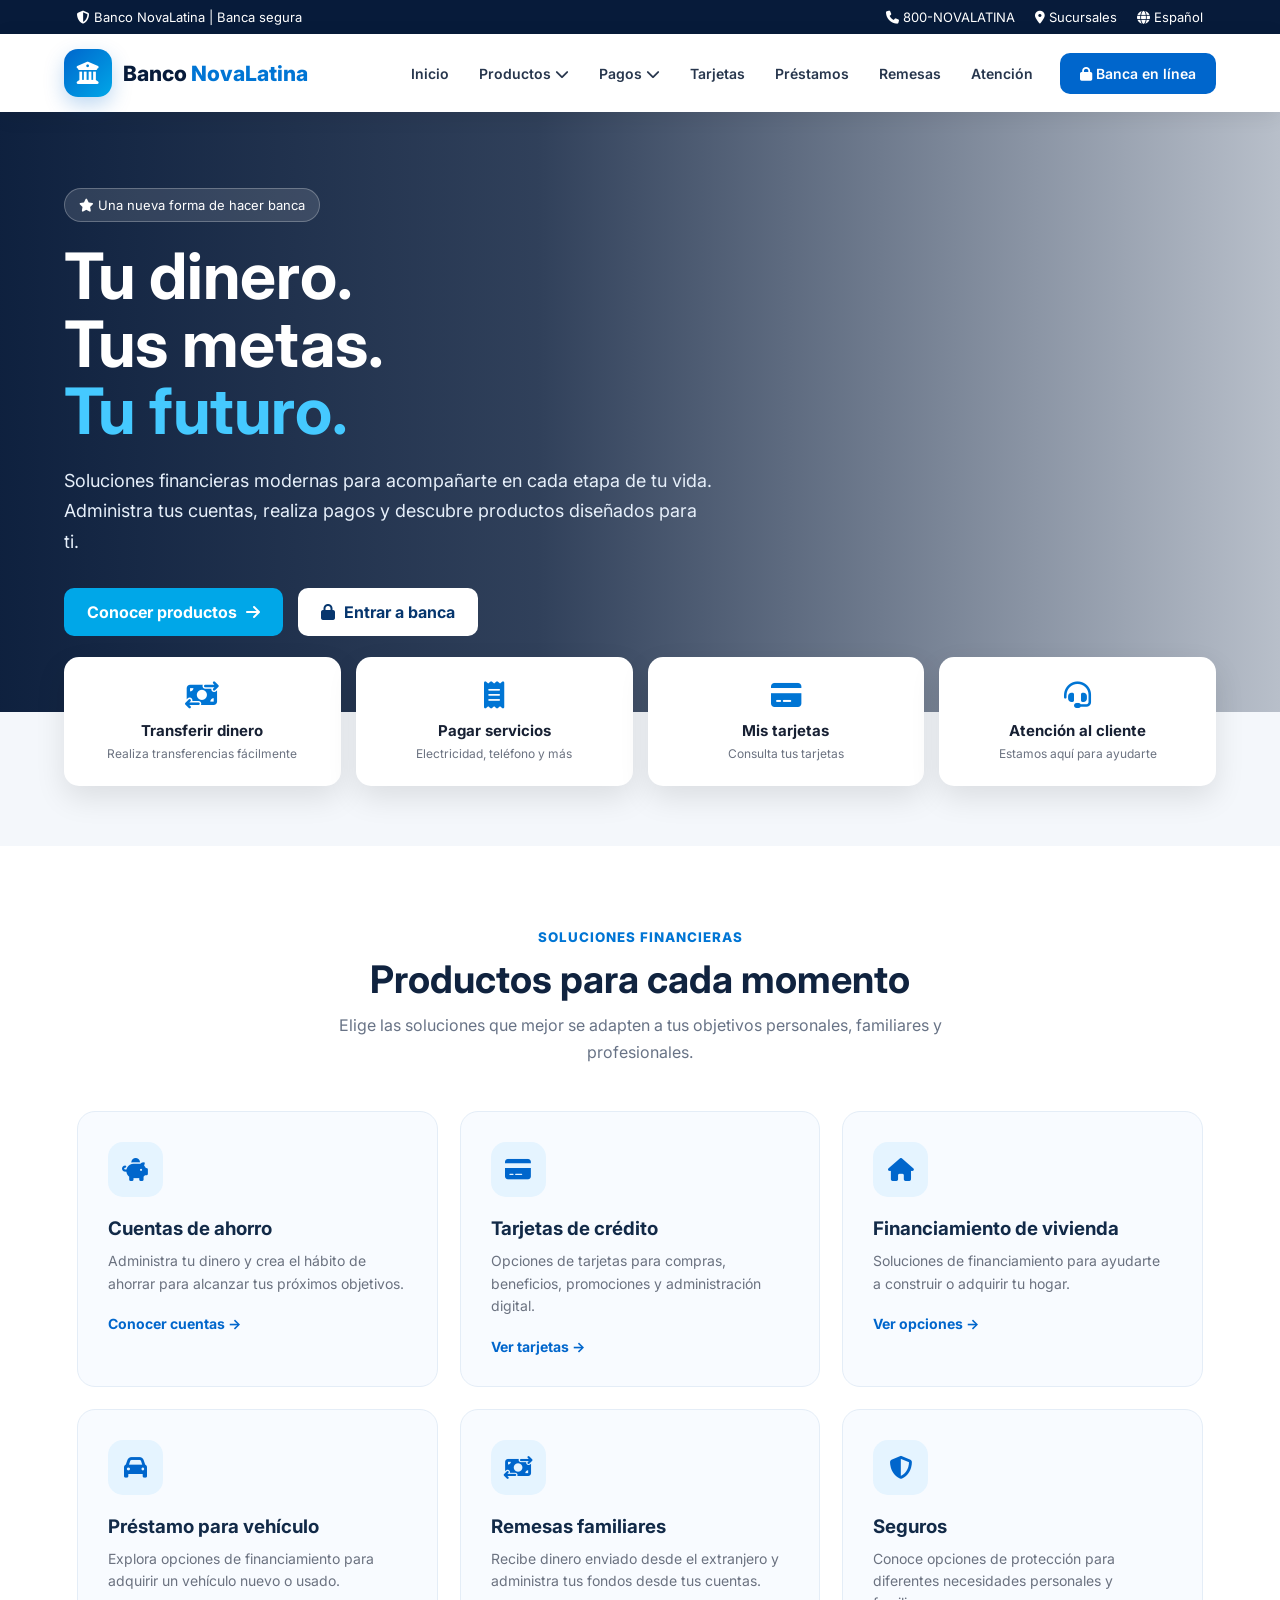
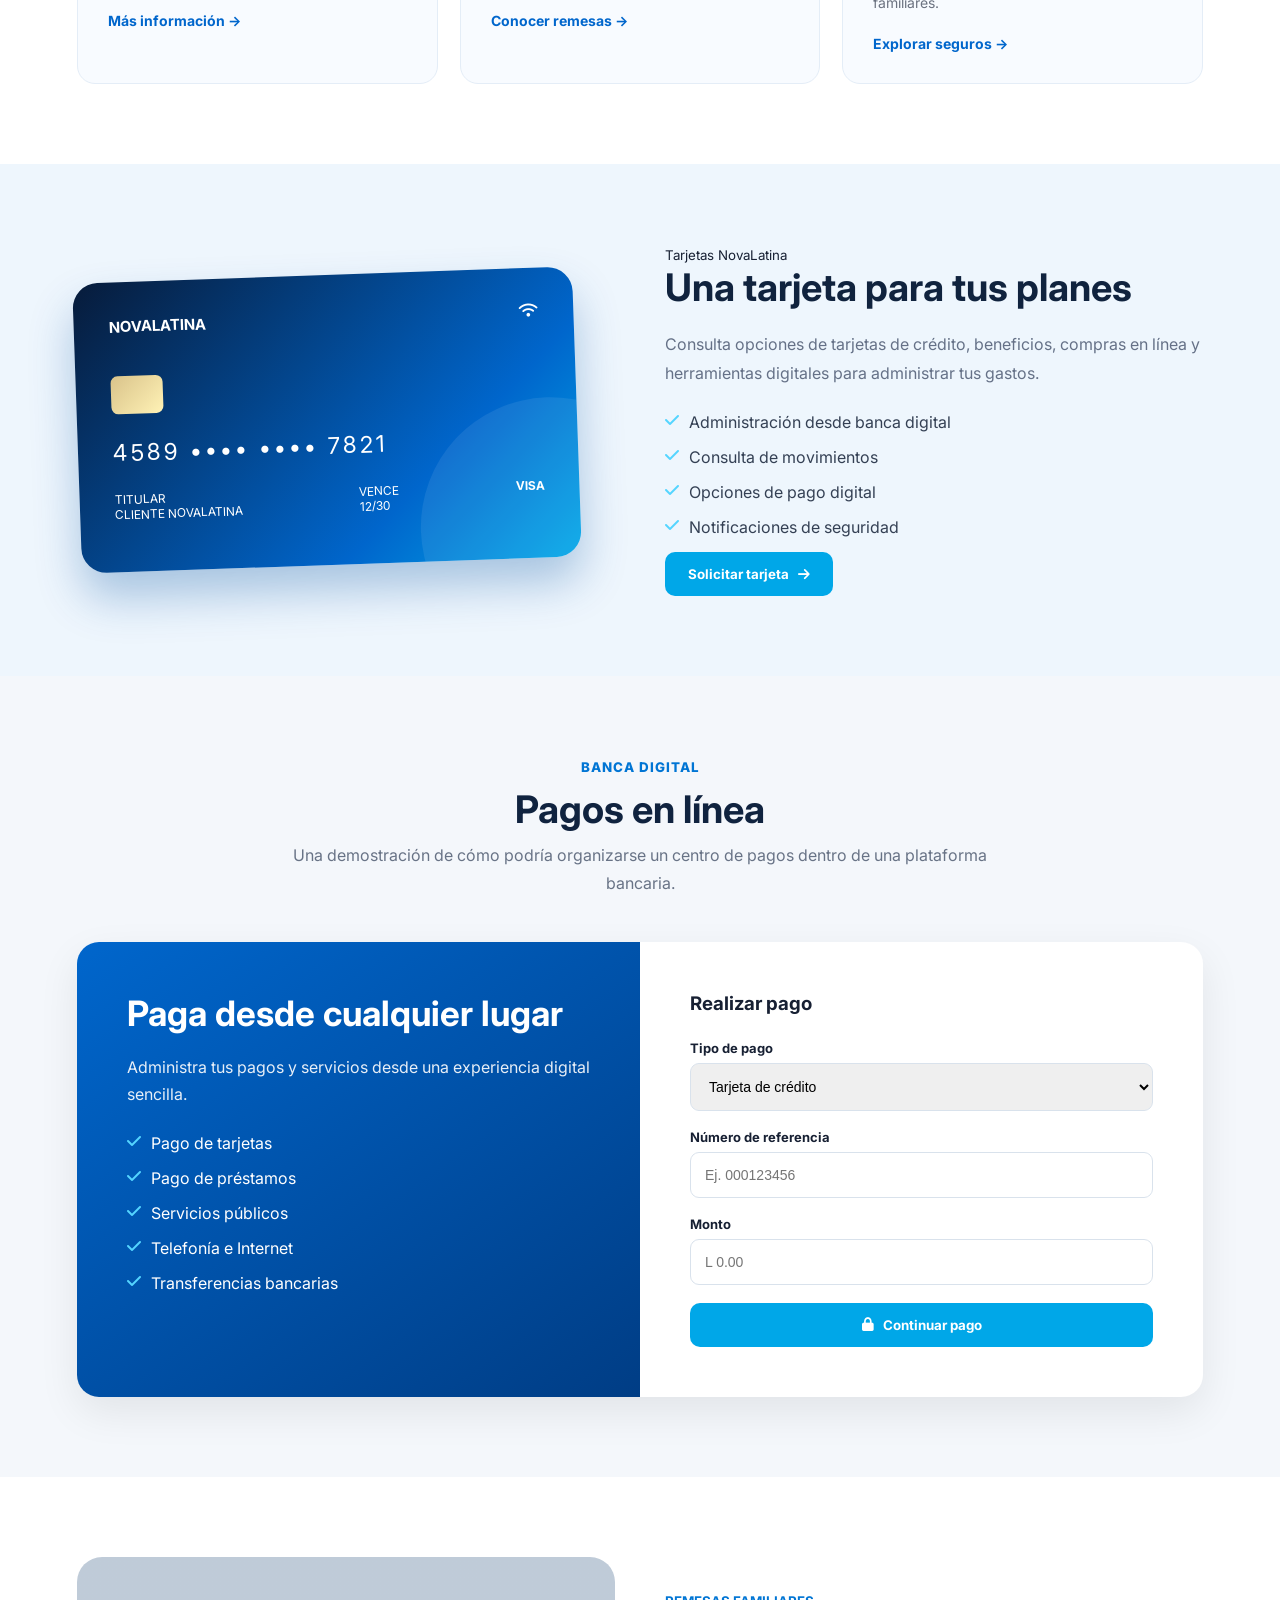
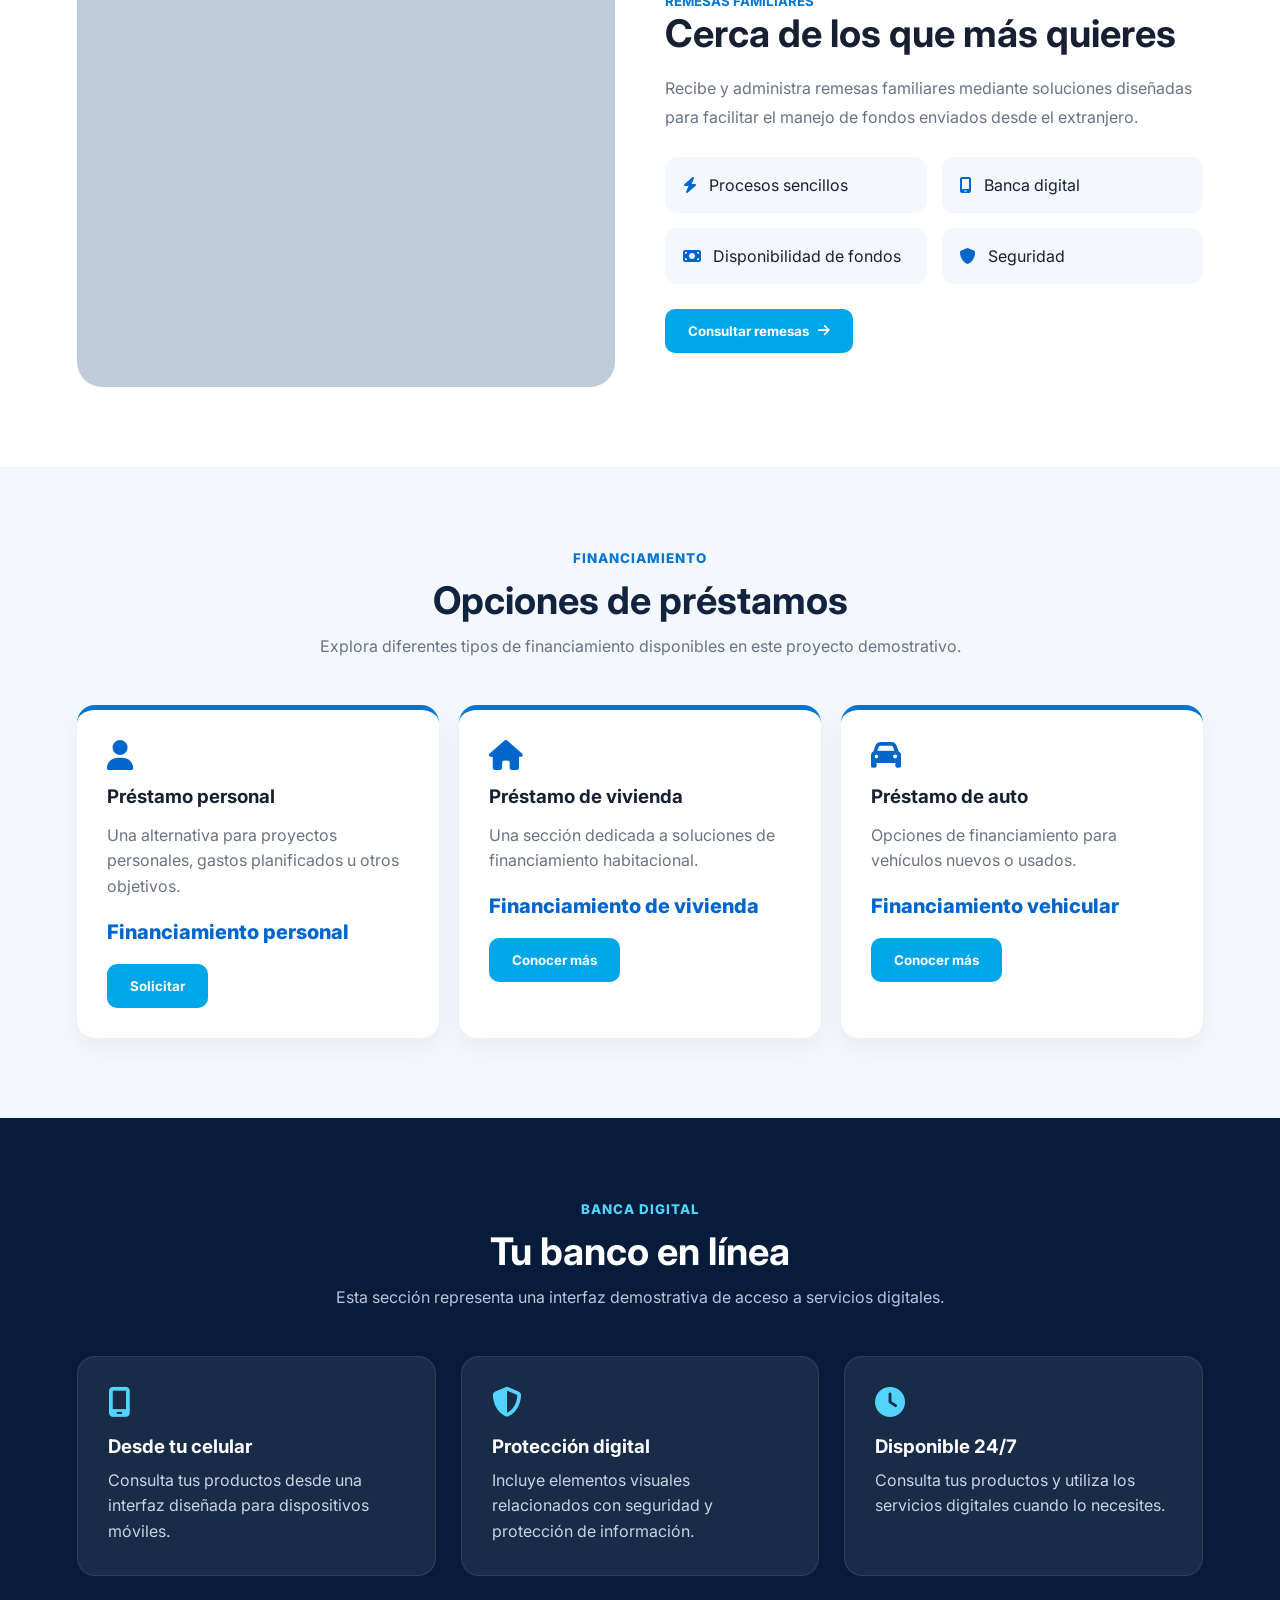
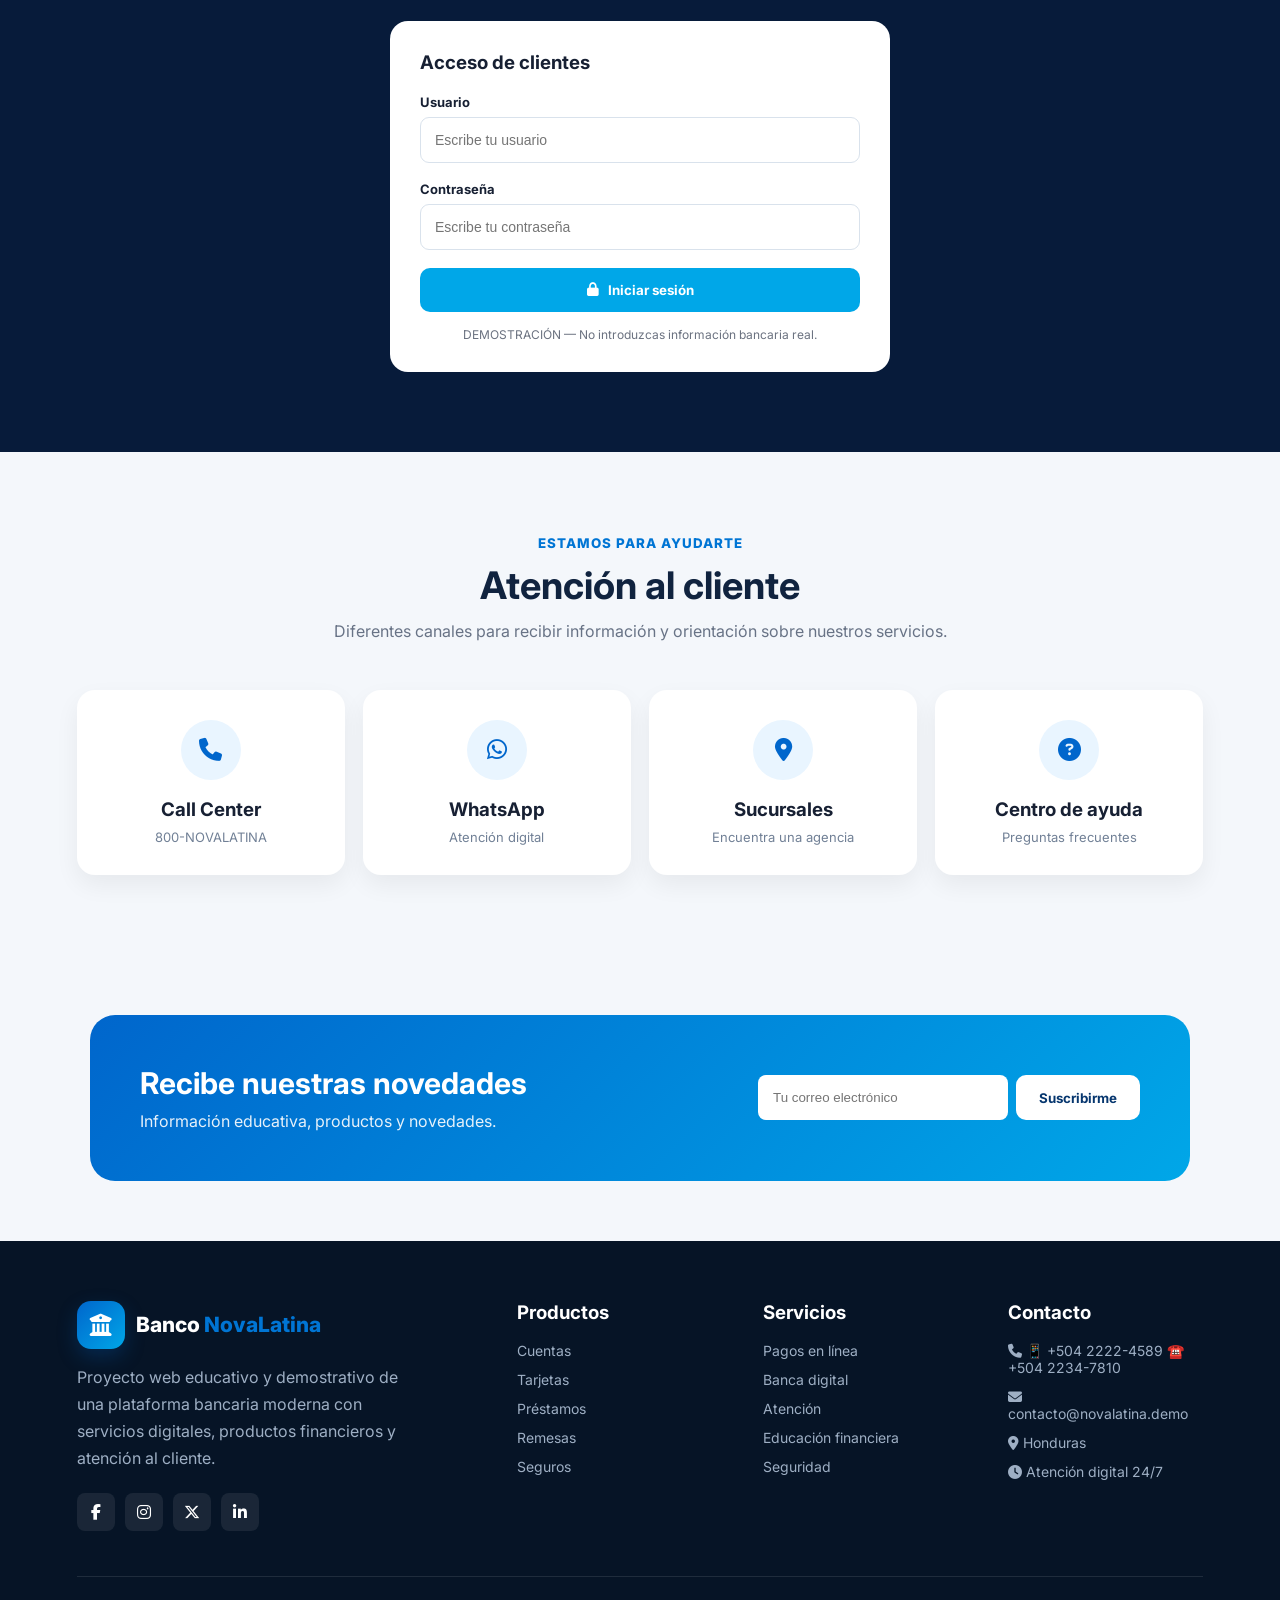
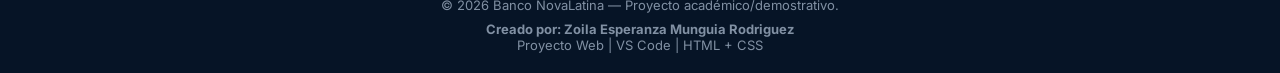
==== index.html @ 4a548ac1 "Add files via upload" ====
<!DOCTYPE html>
<html lang="es">
<head>
    <meta charset="UTF-8">
    <meta name="viewport" content="width=device-width, initial-scale=1.0">
    <link rel="stylesheet" href="style.css">
    <title>Banco NovaLatina | Tu banco, siempre contigo</title>

    <!-- Google Fonts -->
    <link rel="preconnect" href="https://fonts.googleapis.com">
    <link rel="preconnect" href="https://fonts.gstatic.com" crossorigin>
    <link href="https://fonts.googleapis.com/css2?family=Inter:wght@400;500;600;700;800&display=swap" rel="stylesheet">

    <!-- ICONOS -->
    <link rel="stylesheet"
    href="https://cdnjs.cloudflare.com/ajax/libs/font-awesome/6.5.2/css/all.min.css">

</head>

<body>

<!-- =====================================================
    PANTALLA DE CARGA
===================================================== -->

<div id="loader">

    <div class="loader-content">

        <div class="loader-logo">
            <i class="fa-solid fa-building-columns"></i>
        </div>

        <h1>Banco NovaLatina</h1>

        <p>Preparando tu experiencia bancaria...</p>

        <div class="loader-bar">
            <div class="loader-progress"></div>
        </div>

    </div>

</div>


<!-- =====================================================
    BARRA SUPERIOR
===================================================== -->

<div class="topbar">

    <div>
        <i class="fa-solid fa-shield-halved"></i>
        Banco NovaLatina | Banca segura
    </div>

    <div class="topbar-right">

        <span>
            <i class="fa-solid fa-phone"></i>
            800-NOVALATINA
        </span>

        <span>
            <i class="fa-solid fa-location-dot"></i>
            Sucursales
        </span>

        <span>
            <i class="fa-solid fa-globe"></i>
            Español
        </span>

    </div>

</div>


<!-- =====================================================
    NAVBAR
===================================================== -->

<header>

    <nav class="navbar">

        <a href="#inicio" class="logo">

            <div class="logo-icon">
                <i class="fa-solid fa-building-columns"></i>
            </div>

            <div>
                Banco
                <span>NovaLatina</span>
            </div>

        </a>


        <ul class="nav-menu">

            <li>
                <a href="#inicio">Inicio</a>
            </li>


            <!-- PRODUCTOS -->

            <li class="dropdown">

                <a href="#productos">
                    Productos
                    <i class="fa-solid fa-chevron-down"></i>
                </a>

                <div class="dropdown-menu">

                    <a href="#productos">
                        <i class="fa-solid fa-piggy-bank"></i>
                        Cuentas de ahorro
                    </a>

                    <a href="#tarjetas">
                        <i class="fa-solid fa-credit-card"></i>
                        Tarjetas de crédito
                    </a>

                    <a href="#prestamos">
                        <i class="fa-solid fa-hand-holding-dollar"></i>
                        Préstamos
                    </a>

                    <a href="#remesas">
                        <i class="fa-solid fa-money-bill-transfer"></i>
                        Remesas
                    </a>

                    <a href="#productos">
                        <i class="fa-solid fa-shield-halved"></i>
                        Seguros
                    </a>

                </div>

            </li>


            <!-- PAGOS -->

            <li class="dropdown">

                <a href="#pagos">
                    Pagos
                    <i class="fa-solid fa-chevron-down"></i>
                </a>

                <div class="dropdown-menu">

                    <a href="#pagos">
                        <i class="fa-solid fa-mobile-screen-button"></i>
                        Pagos en línea
                    </a>

                    <a href="#pagos">
                        <i class="fa-solid fa-lightbulb"></i>
                        Pago de servicios
                    </a>

                    <a href="#pagos">
                        <i class="fa-solid fa-wifi"></i>
                        Telefonía e Internet
                    </a>

                    <a href="#pagos">
                        <i class="fa-solid fa-file-invoice"></i>
                        Facturas
                    </a>

                    <a href="#pagos">
                        <i class="fa-solid fa-money-bill"></i>
                        Transferencias
                    </a>

                </div>

            </li>


            <!-- TARJETAS -->

            <li>
                <a href="#tarjetas">
                    Tarjetas
                </a>
            </li>


            <!-- PRÉSTAMOS -->

            <li>
                <a href="#prestamos">
                    Préstamos
                </a>
            </li>


            <!-- REMESAS -->

            <li>
                <a href="#remesas">
                    Remesas
                </a>
            </li>


            <!-- ATENCIÓN -->

            <li>
                <a href="#contacto">
                    Atención
                </a>
            </li>


            <li>
                <a href="#banca" class="login-button">
                    <i class="fa-solid fa-lock"></i>
                    Banca en línea
                </a>
            </li>

        </ul>

    </nav>

</header>


<!-- =====================================================
    HERO
===================================================== -->

<section class="hero" id="inicio">

    <div class="hero-content">

        <div class="hero-text">

            <div class="hero-label">
                <i class="fa-solid fa-star"></i>
                Una nueva forma de hacer banca
            </div>

            <h1>
                Tu dinero.
                <br>
                Tus metas.
                <br>
                <span>Tu futuro.</span>
            </h1>

            <p>
                Soluciones financieras modernas para acompañarte
                en cada etapa de tu vida. Administra tus cuentas,
                realiza pagos y descubre productos diseñados para ti.
            </p>

            <div class="hero-buttons">

                <a href="#productos" class="btn btn-primary">
                    Conocer productos
                    <i class="fa-solid fa-arrow-right"></i>
                </a>

                <a href="#banca" class="btn btn-light">
                    <i class="fa-solid fa-lock"></i>
                    Entrar a banca
                </a>

            </div>

        </div>

    </div>

</section>


<!-- =====================================================
    ACCESOS RÁPIDOS
===================================================== -->

<div class="quick-actions">

    <a href="#pagos" class="quick-card">

        <i class="fa-solid fa-money-bill-transfer"></i>

        <h3>Transferir dinero</h3>

        <p>Realiza transferencias fácilmente</p>

    </a>


    <a href="#pagos" class="quick-card">

        <i class="fa-solid fa-receipt"></i>

        <h3>Pagar servicios</h3>

        <p>Electricidad, teléfono y más</p>

    </a>


    <a href="#tarjetas" class="quick-card">

        <i class="fa-solid fa-credit-card"></i>

        <h3>Mis tarjetas</h3>

        <p>Consulta tus tarjetas</p>

    </a>


    <a href="#contacto" class="quick-card">

        <i class="fa-solid fa-headset"></i>

        <h3>Atención al cliente</h3>

        <p>Estamos aquí para ayudarte</p>

    </a>

</div>


<!-- =====================================================
    PRODUCTOS
===================================================== -->

<section class="section products" id="productos">

    <div class="section-title">

        <small>Soluciones financieras</small>

        <h2>Productos para cada momento</h2>

        <p>
            Elige las soluciones que mejor se adapten a tus
            objetivos personales, familiares y profesionales.
        </p>

    </div>


    <div class="product-grid">

        <div class="product-card">

            <div class="product-icon">
                <i class="fa-solid fa-piggy-bank"></i>
            </div>

            <h3>Cuentas de ahorro</h3>

            <p>
                Administra tu dinero y crea el hábito de ahorrar
                para alcanzar tus próximos objetivos.
            </p>

            <a href="#" class="product-link">
                Conocer cuentas →
            </a>

        </div>


        <div class="product-card">

            <div class="product-icon">
                <i class="fa-solid fa-credit-card"></i>
            </div>

            <h3>Tarjetas de crédito</h3>

            <p>
                Opciones de tarjetas para compras, beneficios,
                promociones y administración digital.
            </p>

            <a href="#tarjetas" class="product-link">
                Ver tarjetas →
            </a>

        </div>


        <div class="product-card">

            <div class="product-icon">
                <i class="fa-solid fa-house"></i>
            </div>

            <h3>Financiamiento de vivienda</h3>

            <p>
                Soluciones de financiamiento para ayudarte
                a construir o adquirir tu hogar.
            </p>

            <a href="#prestamos" class="product-link">
                Ver opciones →
            </a>

        </div>


        <div class="product-card">

            <div class="product-icon">
                <i class="fa-solid fa-car"></i>
            </div>

            <h3>Préstamo para vehículo</h3>

            <p>
                Explora opciones de financiamiento para adquirir
                un vehículo nuevo o usado.
            </p>

            <a href="#prestamos" class="product-link">
                Más información →
            </a>

        </div>


        <div class="product-card">

            <div class="product-icon">
                <i class="fa-solid fa-money-bill-transfer"></i>
            </div>

            <h3>Remesas familiares</h3>

            <p>
                Recibe dinero enviado desde el extranjero y
                administra tus fondos desde tus cuentas.
            </p>

            <a href="#remesas" class="product-link">
                Conocer remesas →
            </a>

        </div>


        <div class="product-card">

            <div class="product-icon">
                <i class="fa-solid fa-shield-halved"></i>
            </div>

            <h3>Seguros</h3>

            <p>
                Conoce opciones de protección para diferentes
                necesidades personales y familiares.
            </p>

            <a href="#" class="product-link">
                Explorar seguros →
            </a>

        </div>

    </div>

</section>


<!-- =====================================================
    TARJETAS
===================================================== -->

<section class="section cards-section" id="tarjetas">

    <div class="cards-container">

        <div>

            <div class="credit-card">

                <div class="card-top">

                    <strong>
                        NOVALATINA
                    </strong>

                    <i class="fa-solid fa-wifi"></i>

                </div>

                <div class="chip"></div>

                <div class="card-number">
                    4589  ••••  ••••  7821
                </div>

                <div class="card-bottom">

                    <div>
                        TITULAR
                        <br>
                        CLIENTE NOVALATINA
                    </div>

                    <div>
                        VENCE
                        <br>
                        12/30
                    </div>

                    <strong>VISA</strong>

                </div>

            </div>

        </div>


        <div class="cards-info">

            <small>Tarjetas NovaLatina</small>

            <h2>
                Una tarjeta para tus planes
            </h2>

            <p>
                Consulta opciones de tarjetas de crédito,
                beneficios, compras en línea y herramientas
                digitales para administrar tus gastos.
            </p>

            <ul class="payment-list" style="color:#344054">

                <li>
                    <i class="fa-solid fa-check"></i>
                    Administración desde banca digital
                </li>

                <li>
                    <i class="fa-solid fa-check"></i>
                    Consulta de movimientos
                </li>

                <li>
                    <i class="fa-solid fa-check"></i>
                    Opciones de pago digital
                </li>

                <li>
                    <i class="fa-solid fa-check"></i>
                    Notificaciones de seguridad
                </li>

            </ul>

            <button class="btn btn-primary"
                    onclick="mostrarMensaje('Solicitud de tarjeta iniciada')">

                Solicitar tarjeta

                <i class="fa-solid fa-arrow-right"></i>

            </button>

        </div>

    </div>

</section>


<!-- =====================================================
    PAGOS EN LÍNEA
===================================================== -->

<section class="section" id="pagos">

    <div class="section-title">

        <small>Banca digital</small>

        <h2>Pagos en línea</h2>

        <p>
            Una demostración de cómo podría organizarse
            un centro de pagos dentro de una plataforma bancaria.
        </p>

    </div>


    <div class="payment-box">

        <div class="payment-info">

            <h2>
                Paga desde cualquier lugar
            </h2>

            <p>
                Administra tus pagos y servicios desde una
                experiencia digital sencilla.
            </p>

            <ul class="payment-list">

                <li>
                    <i class="fa-solid fa-check"></i>
                    Pago de tarjetas
                </li>

                <li>
                    <i class="fa-solid fa-check"></i>
                    Pago de préstamos
                </li>

                <li>
                    <i class="fa-solid fa-check"></i>
                    Servicios públicos
                </li>

                <li>
                    <i class="fa-solid fa-check"></i>
                    Telefonía e Internet
                </li>

                <li>
                    <i class="fa-solid fa-check"></i>
                    Transferencias bancarias
                </li>

            </ul>

        </div>


        <div class="payment-form">

            <h3 style="margin-bottom:25px;">
                Realizar pago
            </h3>

            <div class="form-group">

                <label>
                    Tipo de pago
                </label>

                <select id="tipoPago">

                    <option>Tarjeta de crédito</option>

                    <option>Préstamo</option>

                    <option>Electricidad</option>

                    <option>Internet</option>

                    <option>Telefonía</option>

                    <option>Otro servicio</option>

                </select>

            </div>


            <div class="form-group">

                <label>
                    Número de referencia
                </label>

                <input
                    type="text"
                    placeholder="Ej. 000123456"
                >

            </div>


            <div class="form-group">

                <label>
                    Monto
                </label>

                <input
                    type="number"
                    placeholder="L 0.00"
                >

            </div>


            <button
                class="btn btn-primary"
                style="width:100%; justify-content:center;"
                onclick="procesarPago()">

                <i class="fa-solid fa-lock"></i>

                Continuar pago

            </button>

        </div>

    </div>

</section>


<!-- =====================================================
    REMESAS
===================================================== -->

<section class="section remesas" id="remesas">

    <div class="remesa-content">

        <div class="remesa-image"></div>


        <div class="remesa-text">

            <small style="color:#0075d4;font-weight:bold;">
                REMESAS FAMILIARES
            </small>

            <h2>
                Cerca de los que más quieres
            </h2>

            <p>
                Recibe y administra remesas familiares mediante
                soluciones diseñadas para facilitar el manejo
                de fondos enviados desde el extranjero.
            </p>


            <div class="remesa-features">

                <div class="feature">
                    <i class="fa-solid fa-bolt"></i>
                    Procesos sencillos
                </div>

                <div class="feature">
                    <i class="fa-solid fa-mobile-screen"></i>
                    Banca digital
                </div>

                <div class="feature">
                    <i class="fa-solid fa-money-bill"></i>
                    Disponibilidad de fondos
                </div>

                <div class="feature">
                    <i class="fa-solid fa-shield"></i>
                    Seguridad
                </div>

            </div>


            <button class="btn btn-primary"
                    onclick="mostrarMensaje('Consulta de remesas iniciada')">

                Consultar remesas

                <i class="fa-solid fa-arrow-right"></i>

            </button>

        </div>

    </div>

</section>


<!-- =====================================================
    PRÉSTAMOS
===================================================== -->

<section class="section loans" id="prestamos">

    <div class="section-title">

        <small>Financiamiento</small>

        <h2>Opciones de préstamos</h2>

        <p>
            Explora diferentes tipos de financiamiento
            disponibles en este proyecto demostrativo.
        </p>

    </div>


    <div class="loan-grid">

        <div class="loan-card">

            <i class="fa-solid fa-user"
               style="font-size:30px;color:#0066cc;"></i>

            <h3>Préstamo personal</h3>

            <p>
                Una alternativa para proyectos personales,
                gastos planificados u otros objetivos.
            </p>

            <div class="loan-amount">
                Financiamiento personal
            </div>

            <br>

            <button class="btn btn-primary"
                    onclick="mostrarMensaje('Solicitud de préstamo personal')">

                Solicitar

            </button>

        </div>


        <div class="loan-card">

            <i class="fa-solid fa-house"
            style="font-size:30px;color:#0066cc;"></i>

            <h3>Préstamo de vivienda</h3>

            <p>
                Una sección dedicada a soluciones de
                financiamiento habitacional.
            </p>

            <div class="loan-amount">
                Financiamiento de vivienda
            </div>

            <br>

            <button class="btn btn-primary"
                    onclick="mostrarMensaje('Consulta de préstamo de vivienda')">

                Conocer más

            </button>

        </div>


        <div class="loan-card">

            <i class="fa-solid fa-car"
            style="font-size:30px;color:#0066cc;"></i>

            <h3>Préstamo de auto</h3>

            <p>
                Opciones de financiamiento para vehículos
                nuevos o usados.
            </p>

            <div class="loan-amount">
                Financiamiento vehicular
            </div>

            <br>

            <button class="btn btn-primary"
                    onclick="mostrarMensaje('Consulta de préstamo de auto')">

                Conocer más

            </button>

        </div>

    </div>

</section>


<!-- =====================================================
    BANCA DIGITAL
===================================================== -->

<section class="section security" id="banca">

    <div class="section-title">

        <small style="color:#51d3ff;">
            Banca digital
        </small>

        <h2 style="color:white;">
            Tu banco en línea
        </h2>

        <p style="color:#b7c6d9;">
            Esta sección representa una interfaz demostrativa
            de acceso a servicios digitales.
        </p>

    </div>


    <div class="security-grid">

        <div class="security-card">

            <i class="fa-solid fa-mobile-screen"></i>

            <h3>Desde tu celular</h3>

            <p>
                Consulta tus productos desde una interfaz
                diseñada para dispositivos móviles.
            </p>

        </div>


        <div class="security-card">

            <i class="fa-solid fa-shield-halved"></i>

            <h3>Protección digital</h3>

            <p>
                Incluye elementos visuales relacionados con
                seguridad y protección de información.
            </p>

        </div>


        <div class="security-card">

            <i class="fa-solid fa-clock"></i>

            <h3>Disponible 24/7</h3>

            <p>
                Consulta tus productos y utiliza los servicios
                digitales cuando lo necesites.
            </p>

        </div>

    </div>


    <div style="
        max-width:500px;
        margin:45px auto 0;
        background:white;
        padding:30px;
        border-radius:18px;
        color:#172033;
    ">

        <h3 style="margin-bottom:20px;">
            Acceso de clientes
        </h3>

        <div class="form-group">

            <label>Usuario</label>

            <input
                type="text"
                id="usuario"
                placeholder="Escribe tu usuario"
            >

        </div>


        <div class="form-group">

            <label>Contraseña</label>

            <input
                type="password"
                id="password"
                placeholder="Escribe tu contraseña"
            >

        </div>


        <button
            class="btn btn-primary"
            style="width:100%;justify-content:center;"
            onclick="iniciarSesion()">

            <i class="fa-solid fa-lock"></i>

            Iniciar sesión

        </button>

        <p style="
            text-align:center;
            margin-top:15px;
            font-size:12px;
            color:#6b7280;
        ">
            DEMOSTRACIÓN — No introduzcas información bancaria real.
        </p>

    </div>

</section>


<!-- =====================================================
    ATENCIÓN AL CLIENTE
===================================================== -->

<section class="section" id="contacto">

    <div class="section-title">

        <small>Estamos para ayudarte</small>

        <h2>Atención al cliente</h2>

        <p>
            Diferentes canales para recibir información
            y orientación sobre nuestros servicios.
        </p>

    </div>


    <div class="contact-grid">

        <div class="contact-card">

            <i class="fa-solid fa-phone"></i>

            <h3>Call Center</h3>

            <p>
                800-NOVALATINA
            </p>

        </div>


        <div class="contact-card">

            <i class="fa-brands fa-whatsapp"></i>

            <h3>WhatsApp</h3>

            <p>
                Atención digital
            </p>

        </div>


        <div class="contact-card">

            <i class="fa-solid fa-location-dot"></i>

            <h3>Sucursales</h3>

            <p>
                Encuentra una agencia
            </p>

        </div>


        <div class="contact-card">

            <i class="fa-solid fa-circle-question"></i>

            <h3>Centro de ayuda</h3>

            <p>
                Preguntas frecuentes
            </p>

        </div>

    </div>

</section>


<!-- =====================================================
    NEWSLETTER
===================================================== -->

<div class="newsletter">

    <div>

        <h2>
            Recibe nuestras novedades
        </h2>

        <p>
            Información educativa, productos y novedades.
        </p>

    </div>


    <form class="newsletter-form"
        onsubmit="suscribirse(event)">

        <input
            type="email"
            id="email"
            placeholder="Tu correo electrónico"
            required
        >

        <button class="btn btn-light">
            Suscribirme
        </button>

    </form>

</div>


<!-- =====================================================
    FOOTER
===================================================== -->

<footer>

    <div class="footer-grid">


        <div class="footer-brand">

            <a href="#inicio" class="logo" style="color:white;">

                <div class="logo-icon">
                    <i class="fa-solid fa-building-columns"></i>
                </div>

                <div>
                    Banco
                    <span>NovaLatina</span>
                </div>

            </a>


            <p>
                Proyecto web educativo y demostrativo de una
                plataforma bancaria moderna con servicios
                digitales, productos financieros y atención
                al cliente.
            </p>


            <div class="socials">

                <a href="#">
                    <i class="fa-brands fa-facebook-f"></i>
                </a>

                <a href="#">
                    <i class="fa-brands fa-instagram"></i>
                </a>

                <a href="#">
                    <i class="fa-brands fa-x-twitter"></i>
                </a>

                <a href="#">
                    <i class="fa-brands fa-linkedin-in"></i>
                </a>

            </div>

        </div>


        <div>

            <h3>Productos</h3>

            <ul>

                <li>
                    <a href="#productos">
                        Cuentas
                    </a>
                </li>

                <li>
                    <a href="#tarjetas">
                        Tarjetas
                    </a>
                </li>

                <li>
                    <a href="#prestamos">
                        Préstamos
                    </a>
                </li>

                <li>
                    <a href="#remesas">
                        Remesas
                    </a>
                </li>

                <li>
                    <a href="#">
                        Seguros
                    </a>
                </li>

            </ul>

        </div>


        <div>

            <h3>Servicios</h3>

            <ul>

                <li>
                    <a href="#pagos">
                        Pagos en línea
                    </a>
                </li>

                <li>
                    <a href="#banca">
                        Banca digital
                    </a>
                </li>

                <li>
                    <a href="#contacto">
                        Atención
                    </a>
                </li>

                <li>
                    <a href="#">
                        Educación financiera
                    </a>
                </li>

                <li>
                    <a href="#">
                        Seguridad
                    </a>
                </li>

            </ul>

        </div>


        <div>

            <h3>Contacto</h3>

            <ul>

                <li>
                    <i class="fa-solid fa-phone"></i>
                    📱 +504 2222-4589
                    ☎️ +504 2234-7810
                    
                </li>

                <li>
                    <i class="fa-solid fa-envelope"></i>
                    contacto@novalatina.demo
                </li>

                <li>
                    <i class="fa-solid fa-location-dot"></i>
                    Honduras
                </li>

                <li>
                    <i class="fa-solid fa-clock"></i>
                    Atención digital 24/7
                </li>

            </ul>

        </div>

    </div>


    <div class="copyright">

        <p>
            © 2026 Banco NovaLatina — Proyecto académico/demostrativo.
        </p>

        <p style="margin-top:8px;">

            <strong>
                Creado por: Zoila Esperanza Munguia Rodriguez
            </strong>

            <br>

            Proyecto Web | VS Code | HTML + CSS 

        </p>

    </div>

</footer>


<!-- =====================================================
    BOTÓN VOLVER ARRIBA
===================================================== -->

<button id="topButton"
        onclick="window.scrollTo(0,0)">

    <i class="fa-solid fa-arrow-up"></i>

</button>


<!-- =====================================================
    JAVASCRIPT
===================================================== -->

<script>

    /* =============================================
    PANTALLA DE CARGA
    ============================================= */

    window.addEventListener("load", function() {

        setTimeout(function() {

            document
                .getElementById("loader")
                .classList
                .add("hidden");

        }, 2200);

    });


    /* =============================================
    BOTÓN ARRIBA
    ============================================= */

    window.addEventListener("scroll", function() {

        const button =
            document.getElementById("topButton");

        if (window.scrollY > 400) {

            button.style.display = "block";

        } else {

            button.style.display = "none";

        }

    });


    /* =============================================
    MENSAJES
    ============================================= */

    function mostrarMensaje(mensaje) {

        alert(
            "Banco NovaLatina\n\n" +
            mensaje +
            "\n\nEsta función es demostrativa."
        );

    }


    /* =============================================
    PAGOS
    ============================================= */

    function procesarPago() {

        const tipo =
            document.getElementById("tipoPago").value;

        alert(
            "Pago seleccionado:\n\n" +
            tipo +
            "\n\n" +
            "Esta es una demostración. " +
            "No se realizará ningún pago real."
        );

    }


    /* =============================================
    LOGIN
    ============================================= */

    function iniciarSesion() {

        const usuario =
            document.getElementById("usuario").value;

        const password =
            document.getElementById("password").value;

        if (usuario === "" || password === "") {

            alert(
                "Por favor completa los campos."
            );

            return;

        }

        alert(
            "Demostración de banca digital.\n\n" +
            "No se realizará ninguna conexión bancaria."
        );

    }


    /* =============================================
    NEWSLETTER
    ============================================= */

    function suscribirse(event) {

        event.preventDefault();

        const email =
            document.getElementById("email").value;

        alert(
            "¡Gracias!\n\n" +
            email +
            "\n\n" +
            "Tu suscripción es demostrativa."
        );

        document
            .getElementById("email")
            .value = "";

    }


    /* =============================================
    sANIMACIÓN DE ENTRADA
    ============================================= */

    const observer =
        new IntersectionObserver(
            (entries) => {

                entries.forEach(entry => {

                    if (entry.isIntersecting) {

                        entry.target.style.opacity = "1";
                        entry.target.style.transform = "translateY(0)";

                    }

                });

            },
            {
                threshold: .12
            }
        );


    document
        .querySelectorAll(
            ".product-card, .loan-card, .contact-card, .security-card"
        )
        .forEach(element => {

            element.style.opacity = "0";
            element.style.transform = "translateY(30px)";
            element.style.transition = "opacity .6s ease, transform .6s ease";

            observer.observe(element);

        });

</script>

</body>
</html>
---- style.css ----
/* =====================================================
            CONFIGURACIÓN GENERAL
        ===================================================== */

        * {
            margin: 0;
            padding: 0;
            box-sizing: border-box;
            scroll-behavior: smooth;
        }

        body {
            font-family: "Inter", Arial, sans-serif;
            background: #f4f7fb;
            color: #172033;
        }

        a {
            text-decoration: none;
            color: inherit;
        }

        button {
            font-family: inherit;
        }

        /* =====================================================
        PANTALLA DE CARGA
        ===================================================== */

        #loader {
            position: fixed;
            top: 0;
            left: 0;
            width: 100%;
            height: 100%;
            background: linear-gradient(135deg, #071b3a, #0066cc);
            display: flex;
            justify-content: center;
            align-items: center;
            z-index: 9999;
            transition: opacity 0.8s ease, visibility 0.8s ease;
        }

        #loader.hidden {
            opacity: 0;
            visibility: hidden;
        }

        .loader-content {
            text-align: center;
            color: white;
        }

        .loader-logo {
            width: 90px;
            height: 90px;
            background: white;
            border-radius: 25px;
            margin: auto;
            display: flex;
            justify-content: center;
            align-items: center;
            color: #0066cc;
            font-size: 40px;
            box-shadow: 0 15px 40px rgba(0,0,0,.25);
            animation: logoPulse 1.5s infinite;
        }

        .loader-content h1 {
            margin-top: 25px;
            font-size: 28px;
        }

        .loader-content p {
            margin-top: 8px;
            opacity: .8;
        }

        .loader-bar {
            width: 230px;
            height: 5px;
            background: rgba(255,255,255,.2);
            border-radius: 10px;
            margin: 25px auto 0;
            overflow: hidden;
        }

        .loader-progress {
            width: 0%;
            height: 100%;
            background: white;
            animation: loading 2.2s ease forwards;
        }

        @keyframes loading {
            from {
                width: 0;
            }
            to {
                width: 100%;
            }
        }

        @keyframes logoPulse {
            0%,100% {
                transform: scale(1);
            }
            50% {
                transform: scale(1.08);
            }
        }

        /* =====================================================
        TOP BAR
        ===================================================== */

        .topbar {
            background: #071b3a;
            color: white;
            padding: 9px 6%;
            display: flex;
            justify-content: space-between;
            align-items: center;
            font-size: 13px;
        }

        .topbar-right {
            display: flex;
            gap: 20px;
        }

        /* =====================================================
        NAVBAR
        ===================================================== */

        header {
            background: white;
            position: sticky;
            top: 0;
            z-index: 1000;
            box-shadow: 0 4px 20px rgba(0,0,0,.08);
        }

        .navbar {
            width: 90%;
            max-width: 1400px;
            margin: auto;
            min-height: 78px;
            display: flex;
            align-items: center;
            justify-content: space-between;
        }

        /* LOGO */

        .logo {
            display: flex;
            align-items: center;
            gap: 11px;
            font-weight: 800;
            font-size: 21px;
            color: #071b3a;
        }

        .logo-icon {
            width: 48px;
            height: 48px;
            background: linear-gradient(135deg, #0066cc, #00a7e8);
            border-radius: 14px;
            color: white;
            display: flex;
            justify-content: center;
            align-items: center;
            font-size: 22px;
            box-shadow: 0 8px 20px rgba(0,102,204,.25);
        }

        .logo span {
            color: #0075d4;
        }

        /* MENU */

        .nav-menu {
            display: flex;
            align-items: center;
            gap: 4px;
            list-style: none;
        }

        .nav-menu > li {
            position: relative;
        }

        .nav-menu > li > a {
            padding: 30px 13px;
            display: block;
            font-size: 14px;
            font-weight: 600;
            color: #27364d;
        }

        .nav-menu > li > a:hover {
            color: #0075d4;
        }

        /* DROPDOWN */

        .dropdown-menu {
            position: absolute;
            top: 78px;
            left: 0;
            width: 260px;
            background: white;
            border-radius: 0 0 15px 15px;
            padding: 12px;
            box-shadow: 0 15px 35px rgba(0,0,0,.15);
            opacity: 0;
            visibility: hidden;
            transform: translateY(10px);
            transition: .3s;
        }

        .dropdown:hover .dropdown-menu {
            opacity: 1;
            visibility: visible;
            transform: translateY(0);
        }

        .dropdown-menu a {
            display: flex;
            align-items: center;
            gap: 12px;
            padding: 13px;
            border-radius: 10px;
            color: #344054;
            font-size: 14px;
        }

        .dropdown-menu a:hover {
            background: #edf6ff;
            color: #0066cc;
        }

        .dropdown-menu i {
            width: 25px;
            color: #0075d4;
        }

        .login-button {
            background: #0066cc;
            color: white !important;
            padding: 12px 20px !important;
            border-radius: 10px;
            margin-left: 10px;
        }

        .login-button:hover {
            background: #004e9d;
        }

        /* =====================================================
        HERO
        ===================================================== */

        .hero {
            min-height: 600px;
            background:
                linear-gradient(90deg,
                rgba(5,24,55,.96) 0%,
                rgba(5,24,55,.82) 42%,
                rgba(5,24,55,.25) 100%),
                url("https://images.unsplash.com/photo-1556742049-0cfed4f6a45d?auto=format&fit=crop&w=1800&q=85");

            background-size: cover;
            background-position: center;

            display: flex;
            align-items: center;
        }

        .hero-content {
            width: 90%;
            max-width: 1400px;
            margin: auto;
            color: white;
        }

        .hero-text {
            max-width: 650px;
        }

        .hero-label {
            display: inline-block;
            background: rgba(255,255,255,.12);
            border: 1px solid rgba(255,255,255,.25);
            padding: 8px 14px;
            border-radius: 30px;
            font-size: 13px;
            margin-bottom: 20px;
        }

        .hero h1 {
            font-size: clamp(40px, 5vw, 68px);
            line-height: 1.05;
            margin-bottom: 22px;
        }

        .hero h1 span {
            color: #45c9ff;
        }

        .hero p {
            font-size: 18px;
            line-height: 1.7;
            color: #e6effa;
            margin-bottom: 30px;
        }

        .hero-buttons {
            display: flex;
            gap: 15px;
            flex-wrap: wrap;
        }

        .btn {
            display: inline-flex;
            align-items: center;
            gap: 9px;
            border: none;
            cursor: pointer;
            padding: 14px 23px;
            border-radius: 10px;
            font-weight: 700;
            transition: .3s;
        }

        .btn-primary {
            background: #00a7e8;
            color: white;
        }

        .btn-primary:hover {
            transform: translateY(-3px);
            background: #008dcc;
        }

        .btn-light {
            background: white;
            color: #06366e;
        }

        .btn-light:hover {
            transform: translateY(-3px);
        }

        /* =====================================================
        ACCESOS RÁPIDOS
        ===================================================== */

        .quick-actions {
            width: 90%;
            max-width: 1200px;
            margin: -55px auto 60px;
            position: relative;
            display: grid;
            grid-template-columns: repeat(4, 1fr);
            gap: 15px;
        }

        .quick-card {
            background: white;
            padding: 25px;
            border-radius: 15px;
            box-shadow: 0 12px 30px rgba(0,0,0,.10);
            text-align: center;
            transition: .3s;
        }

        .quick-card:hover {
            transform: translateY(-8px);
        }

        .quick-card i {
            font-size: 27px;
            color: #0075d4;
            margin-bottom: 12px;
        }

        .quick-card h3 {
            font-size: 15px;
        }

        .quick-card p {
            color: #6b7280;
            font-size: 12px;
            margin-top: 6px;
        }

        /* =====================================================
        SECCIONES
        ===================================================== */

        .section {
            padding: 80px 6%;
        }

        .section-title {
            text-align: center;
            max-width: 700px;
            margin: auto auto 45px;
        }

        .section-title small {
            color: #0075d4;
            font-weight: 800;
            text-transform: uppercase;
            letter-spacing: 1px;
        }

        .section-title h2 {
            font-size: 38px;
            color: #10233f;
            margin: 10px 0;
        }

        .section-title p {
            color: #687386;
            line-height: 1.7;
        }

        /* =====================================================
        PRODUCTOS
        ===================================================== */

        .products {
            background: white;
        }

        .product-grid {
            max-width: 1250px;
            margin: auto;
            display: grid;
            grid-template-columns: repeat(3, 1fr);
            gap: 22px;
        }

        .product-card {
            background: #f8fbff;
            border: 1px solid #e4edf7;
            border-radius: 18px;
            padding: 30px;
            transition: .3s;
        }

        .product-card:hover {
            transform: translateY(-7px);
            box-shadow: 0 18px 35px rgba(0,0,0,.08);
        }

        .product-icon {
            width: 55px;
            height: 55px;
            border-radius: 15px;
            background: #e5f4ff;
            color: #0066cc;
            display: flex;
            justify-content: center;
            align-items: center;
            font-size: 23px;
            margin-bottom: 20px;
        }

        .product-card h3 {
            margin-bottom: 10px;
            color: #122a48;
        }

        .product-card p {
            color: #6b7280;
            line-height: 1.6;
            font-size: 14px;
            margin-bottom: 18px;
        }

        .product-link {
            color: #0066cc;
            font-weight: 700;
            font-size: 14px;
        }

        /* =====================================================
        TARJETAS
        ===================================================== */

        .cards-section {
            background: #eef6fd;
        }

        .cards-container {
            max-width: 1200px;
            margin: auto;
            display: grid;
            grid-template-columns: 1fr 1fr;
            gap: 50px;
            align-items: center;
        }

        .credit-card {
            width: 100%;
            max-width: 500px;
            min-height: 290px;
            border-radius: 25px;
            padding: 35px;
            color: white;
            position: relative;
            overflow: hidden;
            background: linear-gradient(135deg, #071b3a, #0066cc 70%, #00a7e8);
            box-shadow: 0 25px 45px rgba(0,80,160,.3);
            transform: rotate(-2deg);
        }

        .credit-card::after {
            content: "";
            position: absolute;
            width: 260px;
            height: 260px;
            border-radius: 50%;
            background: rgba(255,255,255,.08);
            right: -100px;
            bottom: -100px;
        }

        .card-top {
            display: flex;
            justify-content: space-between;
            font-size: 15px;
        }

        .chip {
            width: 52px;
            height: 38px;
            border-radius: 7px;
            background: linear-gradient(135deg,#d9c38a,#fff2b6);
            margin-top: 40px;
        }

        .card-number {
            font-size: 23px;
            letter-spacing: 3px;
            margin-top: 25px;
        }

        .card-bottom {
            display: flex;
            justify-content: space-between;
            margin-top: 25px;
            font-size: 12px;
        }

        .cards-info h2 {
            font-size: 38px;
            color: #10233e;
            margin-bottom: 20px;
        }

        .cards-info p {
            color: #657187;
            line-height: 1.8;
            margin-bottom: 25px;
        }

        /* =====================================================
        PAGOS
        ===================================================== */

        .payment-box {
            max-width: 1200px;
            margin: auto;
            display: grid;
            grid-template-columns: 1fr 1fr;
            background: white;
            border-radius: 22px;
            overflow: hidden;
            box-shadow: 0 15px 40px rgba(0,0,0,.08);
        }

        .payment-info {
            padding: 50px;
            background: linear-gradient(145deg,#0066cc,#003d85);
            color: white;
        }

        .payment-info h2 {
            font-size: 35px;
            margin-bottom: 20px;
        }

        .payment-info p {
            line-height: 1.7;
            opacity: .9;
        }

        .payment-list {
            margin-top: 25px;
            list-style: none;
        }

        .payment-list li {
            margin: 15px 0;
            display: flex;
            gap: 10px;
        }

        .payment-list i {
            color: #54d5ff;
        }

        .payment-form {
            padding: 50px;
        }

        .form-group {
            margin-bottom: 18px;
        }

        .form-group label {
            display: block;
            margin-bottom: 7px;
            font-size: 13px;
            font-weight: 700;
        }

        .form-group input,
        .form-group select {
            width: 100%;
            padding: 14px;
            border: 1px solid #d9e2ec;
            border-radius: 9px;
            outline: none;
            font-size: 14px;
        }

        .form-group input:focus,
        .form-group select:focus {
            border-color: #0075d4;
        }

        /* =====================================================
        REMESAS
        ===================================================== */

        .remesas {
            background: white;
        }

        .remesa-content {
            max-width: 1200px;
            margin: auto;
            display: grid;
            grid-template-columns: 1fr 1fr;
            gap: 50px;
            align-items: center;
        }

        .remesa-image {
            min-height: 430px;
            border-radius: 25px;
            background:
                linear-gradient(rgba(0,48,100,.25),rgba(0,48,100,.25)),
                url("https://images.unsplash.com/photo-1526304640581-d334cdbbf45e?auto=format&fit=crop&w=1000&q=85");
            background-size: cover;
            background-position: center;
        }

        .remesa-text h2 {
            font-size: 38px;
            margin-bottom: 18px;
        }

        .remesa-text p {
            color: #687386;
            line-height: 1.8;
            margin-bottom: 25px;
        }

        .remesa-features {
            display: grid;
            grid-template-columns: 1fr 1fr;
            gap: 15px;
            margin-bottom: 25px;
        }

        .feature {
            padding: 18px;
            background: #f4f8fc;
            border-radius: 12px;
        }

        .feature i {
            color: #0066cc;
            margin-right: 8px;
        }

        /* =====================================================
        PRÉSTAMOS
        ===================================================== */

        .loans {
            background: #f4f7fb;
        }

        .loan-grid {
            max-width: 1200px;
            margin: auto;
            display: grid;
            grid-template-columns: repeat(3,1fr);
            gap: 20px;
        }

        .loan-card {
            background: white;
            border-radius: 18px;
            padding: 30px;
            border-top: 5px solid #0075d4;
            box-shadow: 0 10px 25px rgba(0,0,0,.05);
        }

        .loan-card h3 {
            margin: 15px 0;
        }

        .loan-card p {
            color: #6b7280;
            line-height: 1.6;
            margin-bottom: 20px;
        }

        .loan-amount {
            color: #0066cc;
            font-weight: 800;
            font-size: 20px;
        }

        /* =====================================================
        SEGURIDAD
        ===================================================== */

        .security {
            background: #071b3a;
            color: white;
        }

        .security-grid {
            max-width: 1200px;
            margin: auto;
            display: grid;
            grid-template-columns: repeat(3,1fr);
            gap: 25px;
        }

        .security-card {
            background: rgba(255,255,255,.07);
            padding: 30px;
            border-radius: 18px;
            border: 1px solid rgba(255,255,255,.1);
        }

        .security-card i {
            font-size: 30px;
            color: #52d4ff;
            margin-bottom: 18px;
        }

        .security-card p {
            color: #c8d4e3;
            margin-top: 10px;
            line-height: 1.6;
        }

        /* =====================================================
        ATENCIÓN
        ===================================================== */

        .contact-grid {
            max-width: 1200px;
            margin: auto;
            display: grid;
            grid-template-columns: repeat(4,1fr);
            gap: 18px;
        }

        .contact-card {
            text-align: center;
            background: white;
            border-radius: 18px;
            padding: 30px 20px;
            box-shadow: 0 10px 25px rgba(0,0,0,.06);
        }

        .contact-card i {
            width: 60px;
            height: 60px;
            background: #e9f5ff;
            color: #0066cc;
            border-radius: 50%;
            display: flex;
            align-items: center;
            justify-content: center;
            margin: auto auto 18px;
            font-size: 23px;
        }

        .contact-card p {
            color: #718096;
            font-size: 13px;
            margin-top: 8px;
        }

        /* =====================================================
        NEWSLETTER
        ===================================================== */

        .newsletter {
            width: 90%;
            max-width: 1100px;
            margin: 60px auto;
            border-radius: 25px;
            padding: 50px;
            background: linear-gradient(135deg,#0066cc,#00a7e8);
            color: white;
            display: flex;
            justify-content: space-between;
            align-items: center;
            gap: 30px;
        }

        .newsletter h2 {
            font-size: 30px;
        }

        .newsletter p {
            margin-top: 10px;
            opacity: .9;
        }

        .newsletter-form {
            display: flex;
            gap: 8px;
        }

        .newsletter-form input {
            padding: 15px;
            width: 250px;
            border: none;
            border-radius: 8px;
            outline: none;
        }

        /* =====================================================
        FOOTER
        ===================================================== */

        footer {
            background: #061426;
            color: white;
            padding: 60px 6% 20px;
        }

        .footer-grid {
            max-width: 1300px;
            margin: auto;
            display: grid;
            grid-template-columns: 2fr 1fr 1fr 1fr;
            gap: 50px;
        }

        .footer-brand p {
            color: #9eafc4;
            line-height: 1.7;
            margin-top: 15px;
            max-width: 350px;
        }

        footer h3 {
            margin-bottom: 18px;
        }

        footer ul {
            list-style: none;
        }

        footer li {
            margin: 12px 0;
            color: #9eafc4;
            font-size: 14px;
        }

        footer li:hover {
            color: white;
        }

        .socials {
            display: flex;
            gap: 10px;
            margin-top: 20px;
        }

        .socials a {
            width: 38px;
            height: 38px;
            border-radius: 8px;
            background: rgba(255,255,255,.08);
            display: flex;
            align-items: center;
            justify-content: center;
        }

        .socials a:hover {
            background: #0066cc;
        }

        .copyright {
            max-width: 1300px;
            margin: 45px auto 0;
            padding-top: 20px;
            border-top: 1px solid rgba(255,255,255,.1);
            color: #8190a3;
            font-size: 13px;
            text-align: center;
        }

        /* =====================================================
        BOTÓN ARRIBA
        ===================================================== */

        #topButton {
            position: fixed;
            bottom: 25px;
            right: 25px;
            width: 48px;
            height: 48px;
            border: none;
            background: #0066cc;
            color: white;
            border-radius: 50%;
            cursor: pointer;
            display: none;
            z-index: 500;
            box-shadow: 0 8px 20px rgba(0,0,0,.2);
        }

        /* =====================================================
        RESPONSIVE
        ===================================================== */

        @media(max-width: 1050px) {

            .nav-menu {
                display: none;
            }

            .quick-actions {
                grid-template-columns: repeat(2,1fr);
            }

            .product-grid {
                grid-template-columns: repeat(2,1fr);
            }

            .loan-grid {
                grid-template-columns: 1fr 1fr;
            }

            .contact-grid {
                grid-template-columns: 1fr 1fr;
            }

            .footer-grid {
                grid-template-columns: 1fr 1fr;
            }
        }

        @media(max-width: 700px) {

            .topbar {
                display: none;
            }

            .hero {
                min-height: 550px;
            }

            .hero h1 {
                font-size: 42px;
            }

            .quick-actions,
            .product-grid,
            .loan-grid,
            .security-grid,
            .contact-grid,
            .cards-container,
            .payment-box,
            .remesa-content {
                grid-template-columns: 1fr;
            }

            .quick-actions {
                margin-top: -30px;
            }

            .section {
                padding: 60px 5%;
            }

            .newsletter {
                flex-direction: column;
                align-items: flex-start;
                padding: 35px 25px;
            }

            .newsletter-form {
                width: 100%;
                flex-direction: column;
            }

            .newsletter-form input {
                width: 100%;
            }

            .footer-grid {
                grid-template-columns: 1fr;
            }

            .credit-card {
                min-height: 250px;
            }

            .payment-info,
            .payment-form {
                padding: 30px;
            }
        }
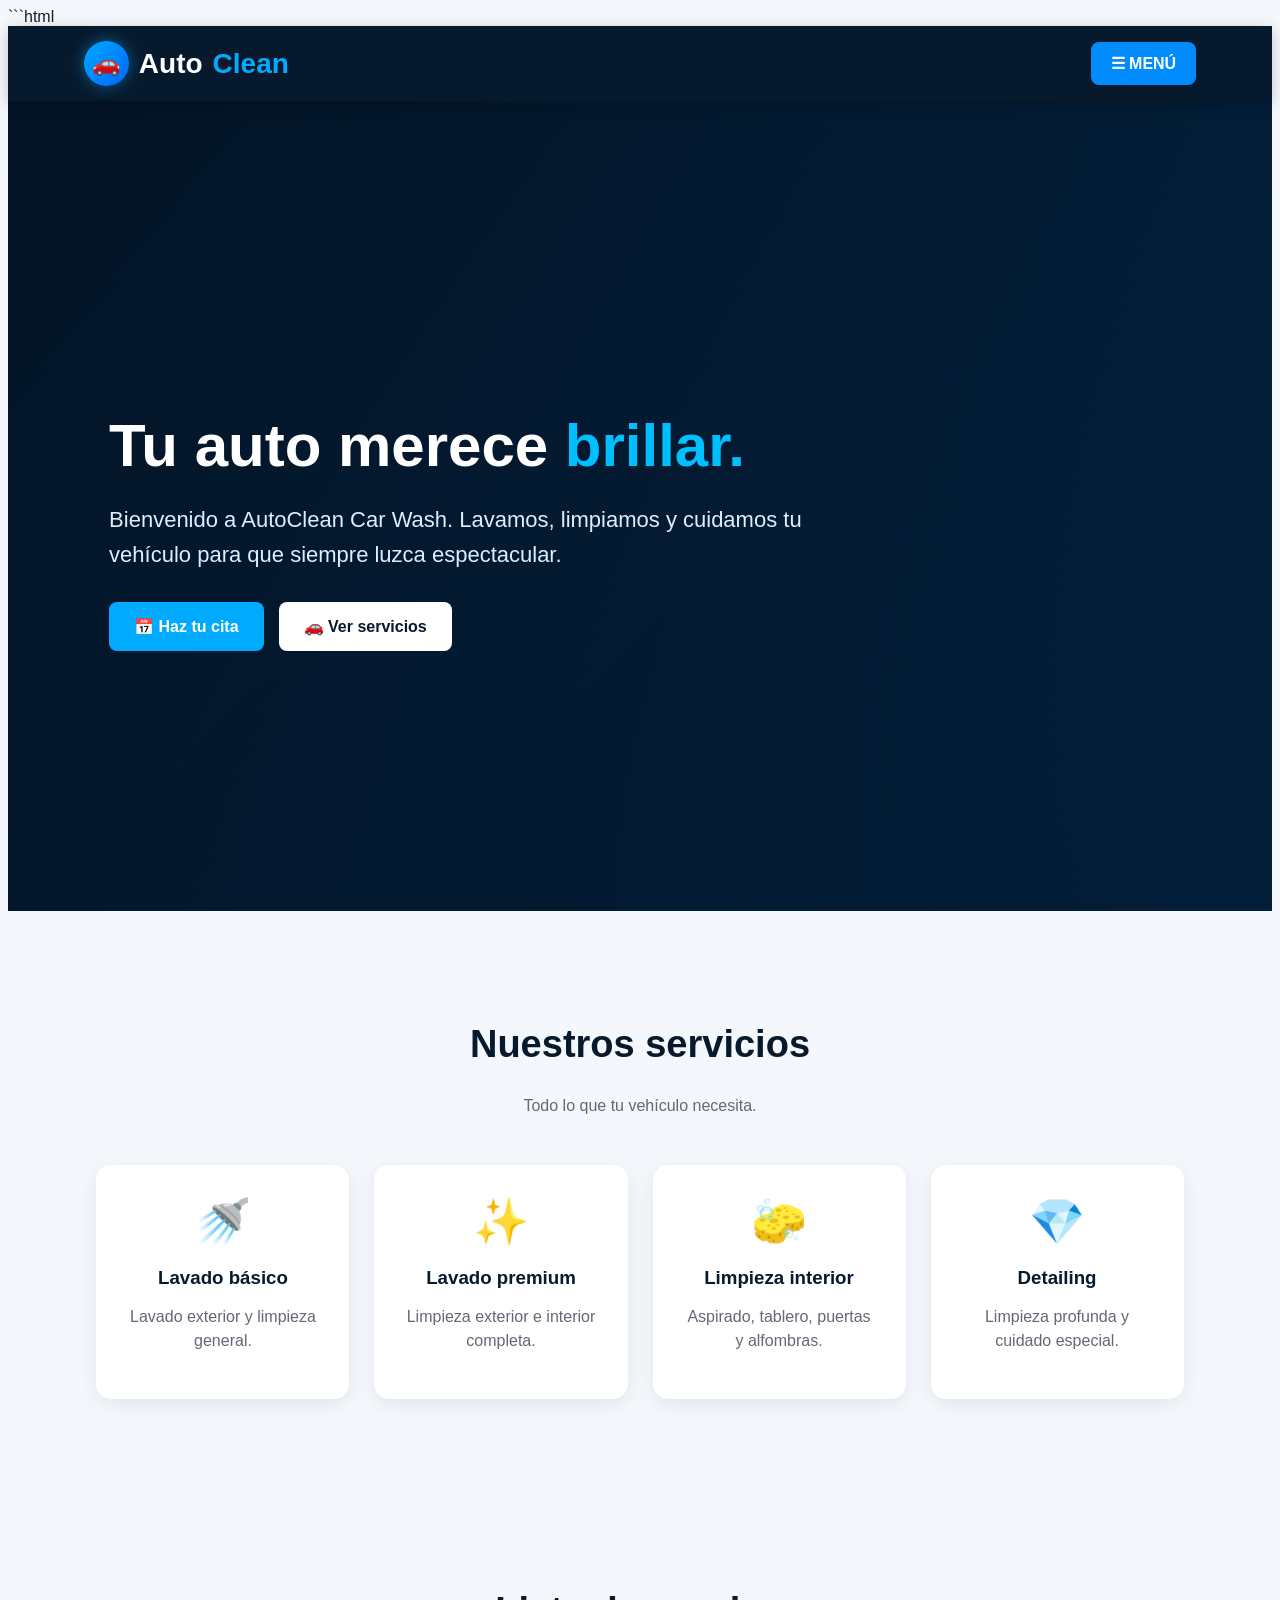
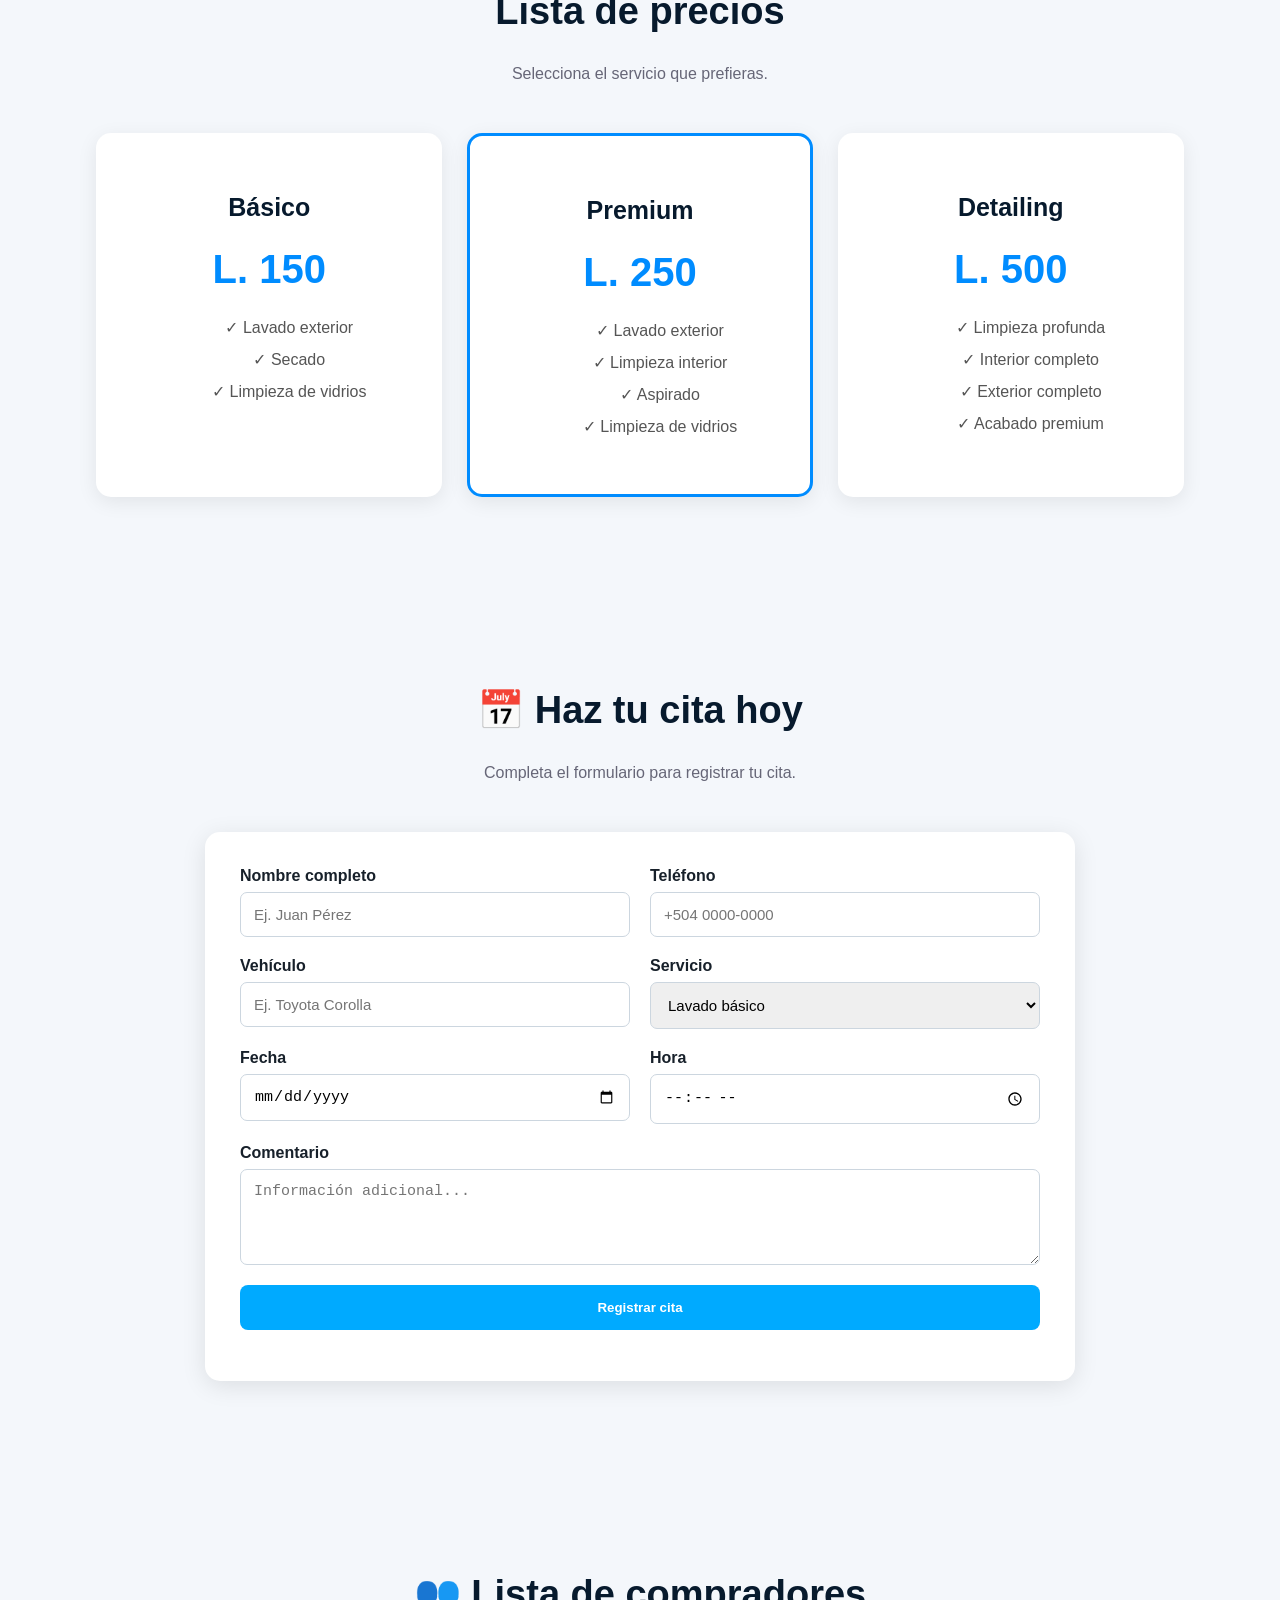
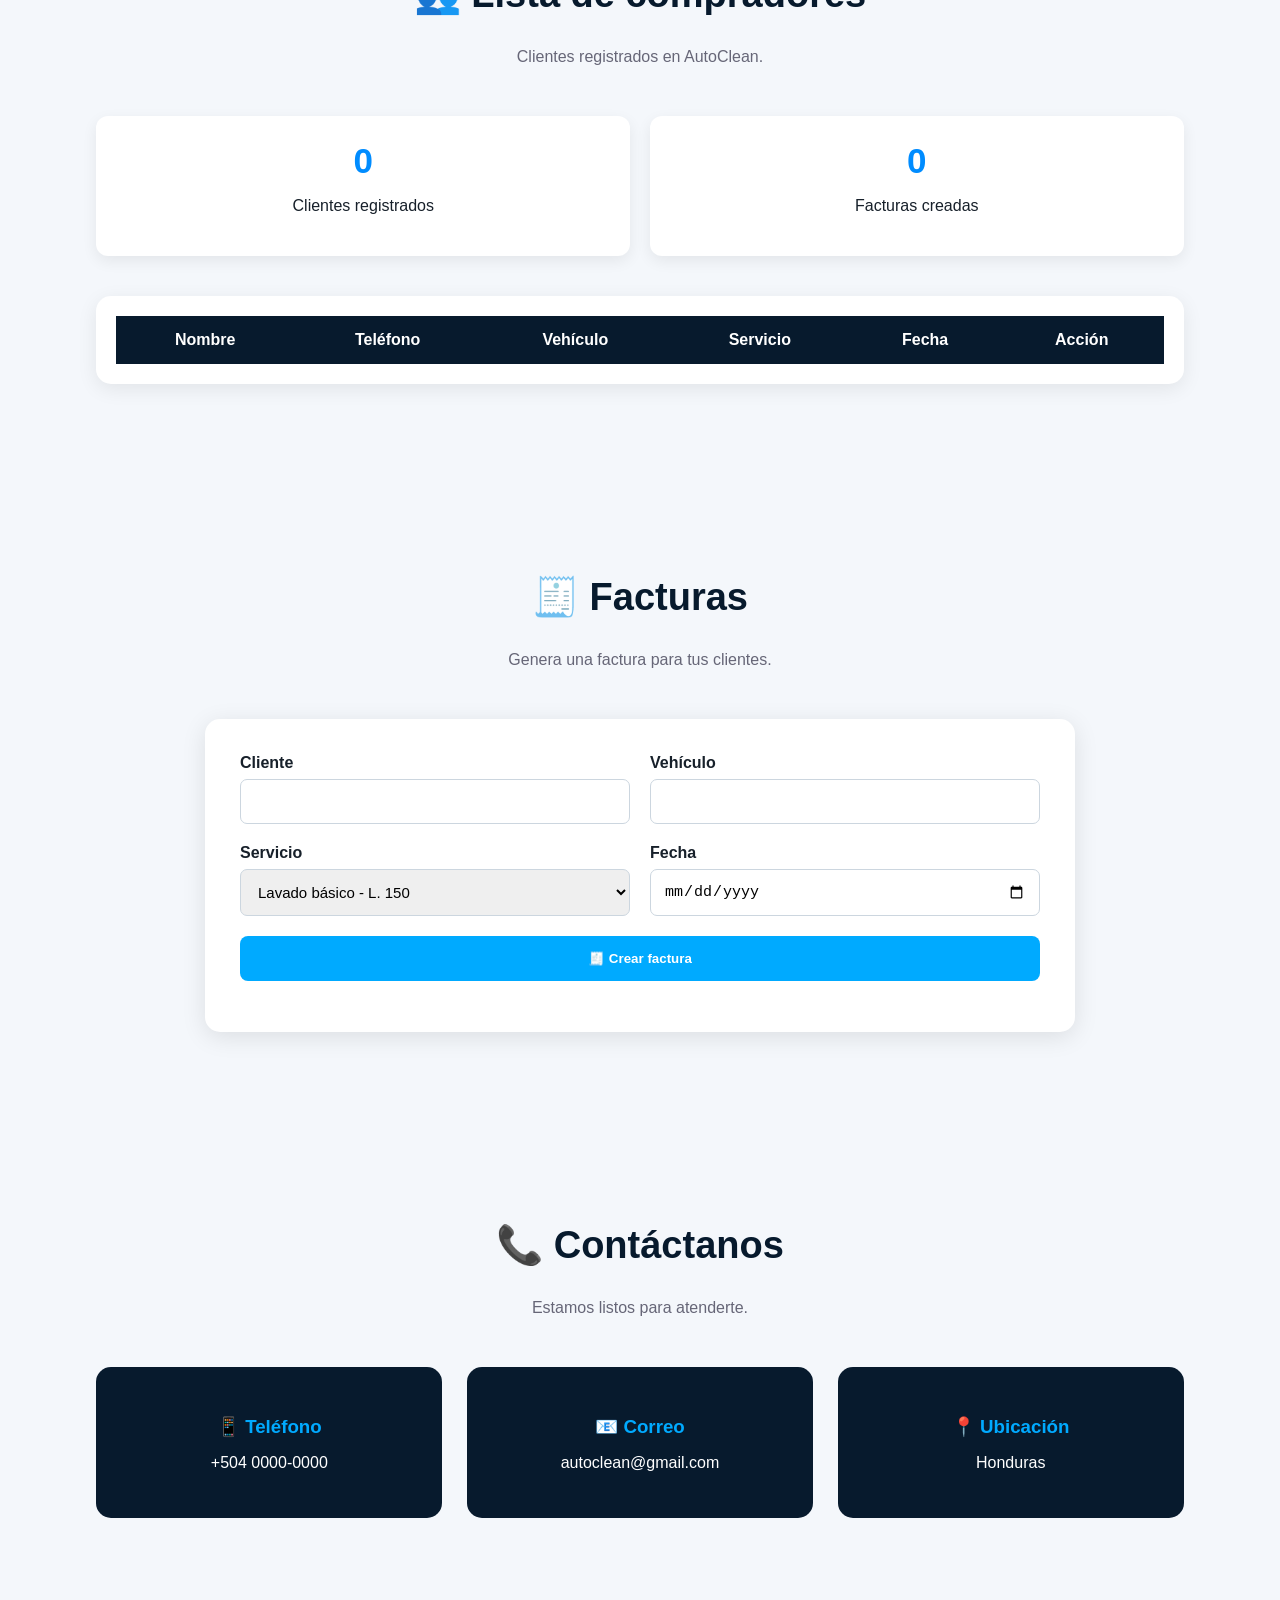
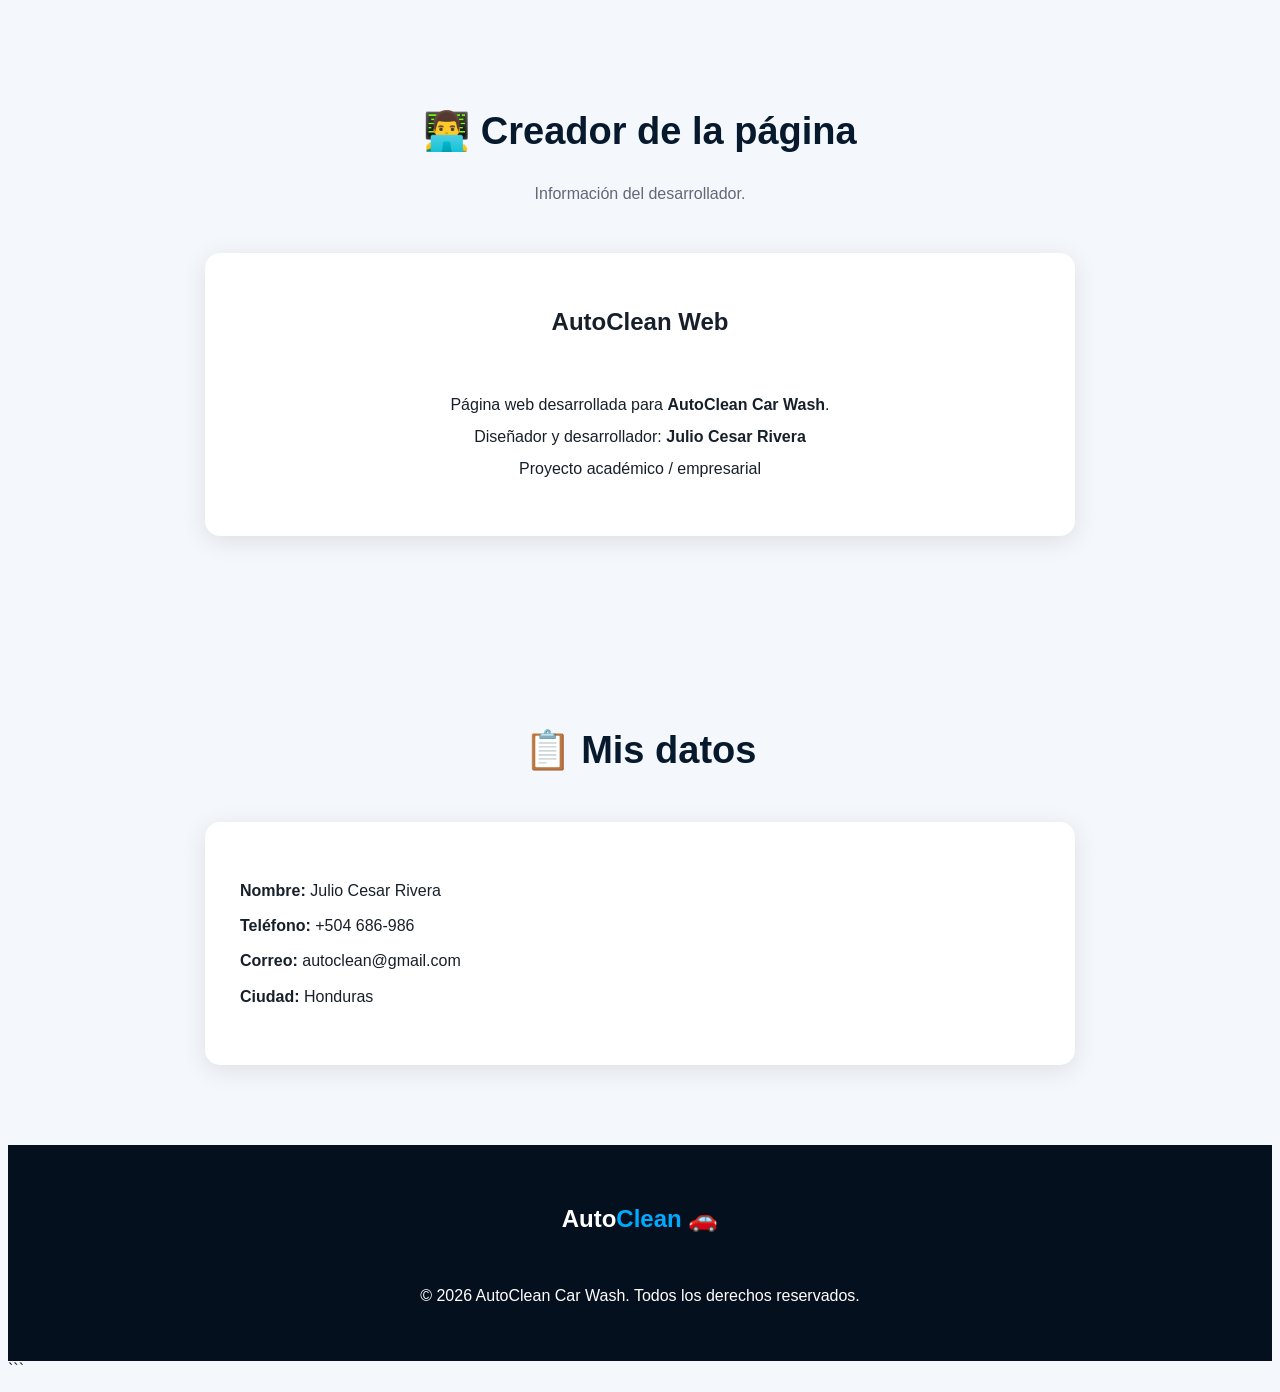
==== commit 4510a63a: "Car Wash" ====
--- a/index.html
+++ b/index.html
@@ -1,285 +1,577 @@
+```html
 <!DOCTYPE html>
 <html lang="es">
 <head>
     <meta charset="UTF-8">
     <meta name="viewport" content="width=device-width, initial-scale=1.0">
-    <link rel="stylesheet" href="style.css">
-    <title>Banco NovaLatina | Tu banco, siempre contigo</title>
-
-    <!-- Google Fonts -->
-    <link rel="preconnect" href="https://fonts.googleapis.com">
-    <link rel="preconnect" href="https://fonts.gstatic.com" crossorigin>
-    <link href="https://fonts.googleapis.com/css2?family=Inter:wght@400;500;600;700;800&display=swap" rel="stylesheet">
-
-    <!-- ICONOS -->
-    <link rel="stylesheet"
-    href="https://cdnjs.cloudflare.com/ajax/libs/font-awesome/6.5.2/css/all.min.css">
-
+    <title>AutoClean | Car Wash</title>
+    <link rel="stylesheet" href="index.css">
 </head>
 
 <body>
 
-<!-- =====================================================
-    PANTALLA DE CARGA
-===================================================== -->
-
-<div id="loader">
-
-    <div class="loader-content">
-
-        <div class="loader-logo">
-            <i class="fa-solid fa-building-columns"></i>
-        </div>
-
-        <h1>Banco NovaLatina</h1>
-
-        <p>Preparando tu experiencia bancaria...</p>
-
-        <div class="loader-bar">
-            <div class="loader-progress"></div>
-        </div>
-
-    </div>
-
-</div>
-
-
-<!-- =====================================================
-    BARRA SUPERIOR
-===================================================== -->
-
-<div class="topbar">
-
-    <div>
-        <i class="fa-solid fa-shield-halved"></i>
-        Banco NovaLatina | Banca segura
-    </div>
-
-    <div class="topbar-right">
-
-        <span>
-            <i class="fa-solid fa-phone"></i>
-            800-NOVALATINA
-        </span>
-
-        <span>
-            <i class="fa-solid fa-location-dot"></i>
-            Sucursales
-        </span>
-
-        <span>
-            <i class="fa-solid fa-globe"></i>
-            Español
-        </span>
-
-    </div>
-
-</div>
-
-
-<!-- =====================================================
-    NAVBAR
-===================================================== -->
-
-<header>
-
-    <nav class="navbar">
-
-        <a href="#inicio" class="logo">
-
-            <div class="logo-icon">
-                <i class="fa-solid fa-building-columns"></i>
+<nav class="navbar">
+
+    <div class="logo">
+
+        <div class="logo-icon">
+            🚗
+        </div>
+
+        Auto<span>Clean</span>
+
+    </div>
+
+
+    <div class="menu">
+
+        <button class="menu-button">
+            ☰ MENÚ
+        </button>
+
+
+        <div class="dropdown">
+
+            <a href="#inicio">🏠 Inicio</a>
+
+            <a href="#servicios">🚿 Servicios</a>
+
+            <a href="#precios">💰 Precios</a>
+
+            <a href="#cita">📅 Haz tu cita hoy</a>
+
+            <a href="#clientes">👥 Lista de compradores</a>
+
+            <a href="#facturas">🧾 Facturas</a>
+
+            <a href="#contacto">📞 Contacto</a>
+
+            <a href="#creador">👨‍💻 Creador de la página</a>
+
+            <a href="#datos">📋 Mis datos</a>
+
+        </div>
+
+    </div>
+</nav>
+
+<section class="hero" id="inicio">
+
+    <div class="hero-content">
+
+        <h1>
+            Tu auto merece
+            <span>brillar.</span>
+        </h1>
+
+        <p>
+            Bienvenido a AutoClean Car Wash.
+            Lavamos, limpiamos y cuidamos tu vehículo
+            para que siempre luzca espectacular.
+        </p>
+
+        <div class="hero-buttons">
+
+            <a href="#cita" class="btn btn-primary">
+                📅 Haz tu cita
+            </a>
+
+            <a href="#servicios" class="btn btn-secondary">
+                🚗 Ver servicios
+            </a>
+
+        </div>
+    </div>
+</section>
+
+<section id="servicios">
+
+    <div class="section-title">
+
+        <h2>Nuestros servicios</h2>
+
+        <p>
+            Todo lo que tu vehículo necesita.
+        </p>
+
+    </div>
+
+
+    <div class="services">
+
+        <div class="service-card">
+
+            <div class="service-icon">🚿</div>
+
+            <h3>Lavado básico</h3>
+
+            <p>
+                Lavado exterior y limpieza general.
+            </p>
+
+        </div>
+
+
+        <div class="service-card">
+
+            <div class="service-icon">✨</div>
+
+            <h3>Lavado premium</h3>
+
+            <p>
+                Limpieza exterior e interior completa.
+            </p>
+
+        </div>
+
+
+        <div class="service-card">
+
+            <div class="service-icon">🧽</div>
+
+            <h3>Limpieza interior</h3>
+
+            <p>
+                Aspirado, tablero, puertas y alfombras.
+            </p>
+
+        </div>
+
+
+        <div class="service-card">
+
+            <div class="service-icon">💎</div>
+
+            <h3>Detailing</h3>
+
+            <p>
+                Limpieza profunda y cuidado especial.
+            </p>
+
+        </div>
+    </div>
+</section>
+
+<section id="precios">
+
+    <div class="section-title">
+
+        <h2>Lista de precios</h2>
+
+        <p>Selecciona el servicio que prefieras.</p>
+
+    </div>
+
+
+    <div class="prices">
+
+        <div class="price-card">
+
+            <h3>Básico</h3>
+
+            <div class="price">
+                L. 150
             </div>
 
-            <div>
-                Banco
-                <span>NovaLatina</span>
+            <ul>
+                <li>✓ Lavado exterior</li>
+                <li>✓ Secado</li>
+                <li>✓ Limpieza de vidrios</li>
+            </ul>
+
+        </div>
+
+
+        <div class="price-card featured">
+
+            <h3>Premium</h3>
+
+            <div class="price">
+                L. 250
             </div>
 
-        </a>
-
-
-        <ul class="nav-menu">
-
-            <li>
-                <a href="#inicio">Inicio</a>
-            </li>
-
-
-            <!-- PRODUCTOS -->
-
-            <li class="dropdown">
-
-                <a href="#productos">
-                    Productos
-                    <i class="fa-solid fa-chevron-down"></i>
-                </a>
-
-                <div class="dropdown-menu">
-
-                    <a href="#productos">
-                        <i class="fa-solid fa-piggy-bank"></i>
-                        Cuentas de ahorro
-                    </a>
-
-                    <a href="#tarjetas">
-                        <i class="fa-solid fa-credit-card"></i>
-                        Tarjetas de crédito
-                    </a>
-
-                    <a href="#prestamos">
-                        <i class="fa-solid fa-hand-holding-dollar"></i>
-                        Préstamos
-                    </a>
-
-                    <a href="#remesas">
-                        <i class="fa-solid fa-money-bill-transfer"></i>
-                        Remesas
-                    </a>
-
-                    <a href="#productos">
-                        <i class="fa-solid fa-shield-halved"></i>
-                        Seguros
-                    </a>
-
-                </div>
-
-            </li>
-
-
-            <!-- PAGOS -->
-
-            <li class="dropdown">
-
-                <a href="#pagos">
-                    Pagos
-                    <i class="fa-solid fa-chevron-down"></i>
-                </a>
-
-                <div class="dropdown-menu">
-
-                    <a href="#pagos">
-                        <i class="fa-solid fa-mobile-screen-button"></i>
-                        Pagos en línea
-                    </a>
-
-                    <a href="#pagos">
-                        <i class="fa-solid fa-lightbulb"></i>
-                        Pago de servicios
-                    </a>
-
-                    <a href="#pagos">
-                        <i class="fa-solid fa-wifi"></i>
-                        Telefonía e Internet
-                    </a>
-
-                    <a href="#pagos">
-                        <i class="fa-solid fa-file-invoice"></i>
-                        Facturas
-                    </a>
-
-                    <a href="#pagos">
-                        <i class="fa-solid fa-money-bill"></i>
-                        Transferencias
-                    </a>
-
-                </div>
-
-            </li>
-
-
-            <!-- TARJETAS -->
-
-            <li>
-                <a href="#tarjetas">
-                    Tarjetas
-                </a>
-            </li>
-
-
-            <!-- PRÉSTAMOS -->
-
-            <li>
-                <a href="#prestamos">
-                    Préstamos
-                </a>
-            </li>
-
-
-            <!-- REMESAS -->
-
-            <li>
-                <a href="#remesas">
-                    Remesas
-                </a>
-            </li>
-
-
-            <!-- ATENCIÓN -->
-
-            <li>
-                <a href="#contacto">
-                    Atención
-                </a>
-            </li>
-
-
-            <li>
-                <a href="#banca" class="login-button">
-                    <i class="fa-solid fa-lock"></i>
-                    Banca en línea
-                </a>
-            </li>
-
-        </ul>
-
-    </nav>
-
-</header>
-
-
-<!-- =====================================================
-    HERO
-===================================================== -->
-
-<section class="hero" id="inicio">
-
-    <div class="hero-content">
-
-        <div class="hero-text">
-
-            <div class="hero-label">
-                <i class="fa-solid fa-star"></i>
-                Una nueva forma de hacer banca
+            <ul>
+                <li>✓ Lavado exterior</li>
+                <li>✓ Limpieza interior</li>
+                <li>✓ Aspirado</li>
+                <li>✓ Limpieza de vidrios</li>
+            </ul>
+
+        </div>
+
+
+        <div class="price-card">
+
+            <h3>Detailing</h3>
+
+            <div class="price">
+                L. 500
             </div>
 
-            <h1>
-                Tu dinero.
-                <br>
-                Tus metas.
-                <br>
-                <span>Tu futuro.</span>
-            </h1>
+            <ul>
+                <li>✓ Limpieza profunda</li>
+                <li>✓ Interior completo</li>
+                <li>✓ Exterior completo</li>
+                <li>✓ Acabado premium</li>
+            </ul>
+
+        </div>
+
+    </div>
+</section>
+
+<section id="cita">
+
+    <div class="section-title">
+
+        <h2>📅 Haz tu cita hoy</h2>
+
+        <p>
+            Completa el formulario para registrar tu cita.
+        </p>
+
+    </div>
+
+
+    <div class="form-container">
+
+        <form id="citaForm">
+
+            <div class="form-grid">
+
+                <div class="form-group">
+
+                    <label>Nombre completo</label>
+
+                    <input
+                        type="text"
+                        id="nombre"
+                        required
+                        placeholder="Ej. Juan Pérez"
+                    >
+
+                </div>
+
+
+                <div class="form-group">
+
+                    <label>Teléfono</label>
+
+                    <input
+                        type="tel"
+                        id="telefono"
+                        required
+                        placeholder="+504 0000-0000"
+                    >
+
+                </div>
+
+
+                <div class="form-group">
+
+                    <label>Vehículo</label>
+
+                    <input
+                        type="text"
+                        id="vehiculo"
+                        required
+                        placeholder="Ej. Toyota Corolla"
+                    >
+
+                </div>
+
+
+                <div class="form-group">
+
+                    <label>Servicio</label>
+
+                    <select id="servicio">
+
+                        <option>Lavado básico</option>
+
+                        <option>Lavado premium</option>
+
+                        <option>Limpieza interior</option>
+
+                        <option>Detailing</option>
+
+                    </select>
+
+                </div>
+
+
+                <div class="form-group">
+
+                    <label>Fecha</label>
+
+                    <input
+                        type="date"
+                        id="fecha"
+                        required
+                    >
+
+                </div>
+
+
+                <div class="form-group">
+
+                    <label>Hora</label>
+
+                    <input
+                        type="time"
+                        id="hora"
+                        required
+                    >
+
+                </div>
+
+
+                <div class="form-group full">
+
+                    <label>Comentario</label>
+
+                    <textarea
+                        id="comentario"
+                        rows="4"
+                        placeholder="Información adicional..."
+                    ></textarea>
+
+                </div>
+
+
+                <div class="form-group full">
+
+                    <button
+                        class="btn btn-primary"
+                        type="submit"
+                    >
+                        Registrar cita
+                    </button>
+
+                </div>
+
+            </div>
+
+        </form>
+    </div>
+</section>
+
+<section id="clientes">
+
+    <div class="section-title">
+
+        <h2>👥 Lista de compradores</h2>
+
+        <p>
+            Clientes registrados en AutoClean.
+        </p>
+
+    </div>
+
+
+    <div class="dashboard">
+
+        <div class="stat">
+
+            <div class="stat-number" id="totalClientes">
+                0
+            </div>
+
+            <p>Clientes registrados</p>
+
+        </div>
+
+
+        <div class="stat">
+
+            <div class="stat-number" id="totalFacturas">
+                0
+            </div>
+
+            <p>Facturas creadas</p>
+
+        </div>
+
+    </div>
+
+
+    <div class="table-container">
+
+        <table>
+
+            <thead>
+
+                <tr>
+
+                    <th>Nombre</th>
+                    <th>Teléfono</th>
+                    <th>Vehículo</th>
+                    <th>Servicio</th>
+                    <th>Fecha</th>
+                    <th>Acción</th>
+
+                </tr>
+
+            </thead>
+
+
+            <tbody id="tablaClientes">
+
+            </tbody>
+
+        </table>
+
+    </div>
+
+</section>
+
+<section id="facturas">
+
+    <div class="section-title">
+
+        <h2>🧾 Facturas</h2>
+
+        <p>
+            Genera una factura para tus clientes.
+        </p>
+
+    </div>
+
+
+    <div class="form-container">
+
+        <form id="facturaForm">
+
+            <div class="form-grid">
+
+                <div class="form-group">
+
+                    <label>Cliente</label>
+
+                    <input
+                        type="text"
+                        id="clienteFactura"
+                        required
+                    >
+
+                </div>
+
+
+                <div class="form-group">
+
+                    <label>Vehículo</label>
+
+                    <input
+                        type="text"
+                        id="vehiculoFactura"
+                        required
+                    >
+
+                </div>
+
+
+                <div class="form-group">
+
+                    <label>Servicio</label>
+
+                    <select id="servicioFactura">
+
+                        <option value="150">
+                            Lavado básico - L. 150
+                        </option>
+
+                        <option value="250">
+                            Lavado premium - L. 250
+                        </option>
+
+                        <option value="500">
+                            Detailing - L. 500
+                        </option>
+
+                    </select>
+
+                </div>
+
+
+                <div class="form-group">
+
+                    <label>Fecha</label>
+
+                    <input
+                        type="date"
+                        id="fechaFactura"
+                        required
+                    >
+
+                </div>
+
+
+                <div class="form-group full">
+
+                    <button
+                        class="btn btn-primary"
+                        type="submit"
+                    >
+                        🧾 Crear factura
+                    </button>
+
+                </div>
+
+            </div>
+
+        </form>
+
+    </div>
+
+
+    <div id="listaFacturas"></div>
+
+</section>
+
+<section id="contacto">
+
+    <div class="section-title">
+
+        <h2>📞 Contáctanos</h2>
+
+        <p>
+            Estamos listos para atenderte.
+        </p>
+
+    </div>
+
+
+    <div class="contact">
+
+        <div class="contact-card">
+
+            <h3>📱 Teléfono</h3>
 
             <p>
-                Soluciones financieras modernas para acompañarte
-                en cada etapa de tu vida. Administra tus cuentas,
-                realiza pagos y descubre productos diseñados para ti.
+                +504 0000-0000
             </p>
 
-            <div class="hero-buttons">
-
-                <a href="#productos" class="btn btn-primary">
-                    Conocer productos
-                    <i class="fa-solid fa-arrow-right"></i>
-                </a>
-
-                <a href="#banca" class="btn btn-light">
-                    <i class="fa-solid fa-lock"></i>
-                    Entrar a banca
-                </a>
-
-            </div>
+        </div>
+
+
+        <div class="contact-card">
+
+            <h3>📧 Correo</h3>
+
+            <p>
+                autoclean@gmail.com
+            </p>
+
+        </div>
+
+
+        <div class="contact-card">
+
+            <h3>📍 Ubicación</h3>
+
+            <p>
+                Honduras
+            </p>
 
         </div>
 
@@ -287,1266 +579,388 @@
 
 </section>
 
-
-<!-- =====================================================
-    ACCESOS RÁPIDOS
-===================================================== -->
-
-<div class="quick-actions">
-
-    <a href="#pagos" class="quick-card">
-
-        <i class="fa-solid fa-money-bill-transfer"></i>
-
-        <h3>Transferir dinero</h3>
-
-        <p>Realiza transferencias fácilmente</p>
-
-    </a>
-
-
-    <a href="#pagos" class="quick-card">
-
-        <i class="fa-solid fa-receipt"></i>
-
-        <h3>Pagar servicios</h3>
-
-        <p>Electricidad, teléfono y más</p>
-
-    </a>
-
-
-    <a href="#tarjetas" class="quick-card">
-
-        <i class="fa-solid fa-credit-card"></i>
-
-        <h3>Mis tarjetas</h3>
-
-        <p>Consulta tus tarjetas</p>
-
-    </a>
-
-
-    <a href="#contacto" class="quick-card">
-
-        <i class="fa-solid fa-headset"></i>
-
-        <h3>Atención al cliente</h3>
-
-        <p>Estamos aquí para ayudarte</p>
-
-    </a>
-
-</div>
-
-
-<!-- =====================================================
-    PRODUCTOS
-===================================================== -->
-
-<section class="section products" id="productos">
+<section id="creador">
 
     <div class="section-title">
 
-        <small>Soluciones financieras</small>
-
-        <h2>Productos para cada momento</h2>
+        <h2>👨‍💻 Creador de la página</h2>
 
         <p>
-            Elige las soluciones que mejor se adapten a tus
-            objetivos personales, familiares y profesionales.
+            Información del desarrollador.
         </p>
 
     </div>
 
 
-    <div class="product-grid">
-
-        <div class="product-card">
-
-            <div class="product-icon">
-                <i class="fa-solid fa-piggy-bank"></i>
-            </div>
-
-            <h3>Cuentas de ahorro</h3>
-
-            <p>
-                Administra tu dinero y crea el hábito de ahorrar
-                para alcanzar tus próximos objetivos.
-            </p>
-
-            <a href="#" class="product-link">
-                Conocer cuentas →
-            </a>
-
-        </div>
-
-
-        <div class="product-card">
-
-            <div class="product-icon">
-                <i class="fa-solid fa-credit-card"></i>
-            </div>
-
-            <h3>Tarjetas de crédito</h3>
-
-            <p>
-                Opciones de tarjetas para compras, beneficios,
-                promociones y administración digital.
-            </p>
-
-            <a href="#tarjetas" class="product-link">
-                Ver tarjetas →
-            </a>
-
-        </div>
-
-
-        <div class="product-card">
-
-            <div class="product-icon">
-                <i class="fa-solid fa-house"></i>
-            </div>
-
-            <h3>Financiamiento de vivienda</h3>
-
-            <p>
-                Soluciones de financiamiento para ayudarte
-                a construir o adquirir tu hogar.
-            </p>
-
-            <a href="#prestamos" class="product-link">
-                Ver opciones →
-            </a>
-
-        </div>
-
-
-        <div class="product-card">
-
-            <div class="product-icon">
-                <i class="fa-solid fa-car"></i>
-            </div>
-
-            <h3>Préstamo para vehículo</h3>
-
-            <p>
-                Explora opciones de financiamiento para adquirir
-                un vehículo nuevo o usado.
-            </p>
-
-            <a href="#prestamos" class="product-link">
-                Más información →
-            </a>
-
-        </div>
-
-
-        <div class="product-card">
-
-            <div class="product-icon">
-                <i class="fa-solid fa-money-bill-transfer"></i>
-            </div>
-
-            <h3>Remesas familiares</h3>
-
-            <p>
-                Recibe dinero enviado desde el extranjero y
-                administra tus fondos desde tus cuentas.
-            </p>
-
-            <a href="#remesas" class="product-link">
-                Conocer remesas →
-            </a>
-
-        </div>
-
-
-        <div class="product-card">
-
-            <div class="product-icon">
-                <i class="fa-solid fa-shield-halved"></i>
-            </div>
-
-            <h3>Seguros</h3>
-
-            <p>
-                Conoce opciones de protección para diferentes
-                necesidades personales y familiares.
-            </p>
-
-            <a href="#" class="product-link">
-                Explorar seguros →
-            </a>
-
-        </div>
+    <div class="form-container">
+
+        <h2 style="text-align:center;">
+            AutoClean Web
+        </h2>
+
+        <br>
+
+        <p style="text-align:center; line-height:2;">
+
+            Página web desarrollada para
+            <strong>AutoClean Car Wash</strong>.
+
+            <br>
+
+            Diseñador y desarrollador:
+            <strong>Julio Cesar Rivera </strong>
+
+            <br>
+
+            Proyecto académico / empresarial
+
+        </p>
 
     </div>
 
 </section>
 
-
-<!-- =====================================================
-    TARJETAS
-===================================================== -->
-
-<section class="section cards-section" id="tarjetas">
-
-    <div class="cards-container">
-
-        <div>
-
-            <div class="credit-card">
-
-                <div class="card-top">
-
-                    <strong>
-                        NOVALATINA
-                    </strong>
-
-                    <i class="fa-solid fa-wifi"></i>
-
-                </div>
-
-                <div class="chip"></div>
-
-                <div class="card-number">
-                    4589  ••••  ••••  7821
-                </div>
-
-                <div class="card-bottom">
+<section id="datos">
+
+    <div class="section-title">
+
+        <h2>📋 Mis datos</h2>
+
+    </div>
+
+
+    <div class="form-container">
+
+        <p style="line-height:2.2;">
+
+            <strong>Nombre:</strong>
+            Julio Cesar Rivera
+
+            <br>
+
+            <strong>Teléfono:</strong>
+            +504 686-986
+
+            <br>
+
+            <strong>Correo:</strong>
+            autoclean@gmail.com
+
+            <br>
+
+            <strong>Ciudad:</strong>
+            Honduras
+
+        </p>
+
+    </div>
+
+</section>
+
+<footer>
+
+    <h2>
+        Auto<span>Clean</span> 🚗
+    </h2>
+
+    <br>
+
+    <p>
+        © 2026 AutoClean Car Wash.
+        Todos los derechos reservados.
+    </p>
+
+</footer>
+
+<script>
+
+    let clientes =
+        JSON.parse(localStorage.getItem("clientesAutoClean")) || [];
+
+
+    function mostrarClientes() {
+
+        const tabla =
+            document.getElementById("tablaClientes");
+
+        tabla.innerHTML = "";
+
+        clientes.forEach((cliente, index) => {
+
+            const fila = document.createElement("tr");
+
+            fila.innerHTML = `
+
+                <td>${cliente.nombre}</td>
+
+                <td>${cliente.telefono}</td>
+
+                <td>${cliente.vehiculo}</td>
+
+                <td>${cliente.servicio}</td>
+
+                <td>${cliente.fecha}</td>
+
+                <td>
+
+                    <button
+                        class="delete-btn"
+                        onclick="eliminarCliente(${index})"
+                    >
+                        Eliminar
+                    </button>
+
+                </td>
+
+            `;
+
+            tabla.appendChild(fila);
+
+        });
+
+
+        document.getElementById("totalClientes").textContent =
+            clientes.length;
+
+    }
+
+
+    function eliminarCliente(index) {
+
+        if(confirm("¿Deseas eliminar este cliente?")) {
+
+            clientes.splice(index,1);
+
+            localStorage.setItem(
+                "clientesAutoClean",
+                JSON.stringify(clientes)
+            );
+
+            mostrarClientes();
+
+        }
+
+    }
+
+
+    document
+    .getElementById("citaForm")
+    .addEventListener("submit", function(event) {
+
+        event.preventDefault();
+
+
+        const cliente = {
+
+            nombre:
+                document.getElementById("nombre").value,
+
+            telefono:
+                document.getElementById("telefono").value,
+
+            vehiculo:
+                document.getElementById("vehiculo").value,
+
+            servicio:
+                document.getElementById("servicio").value,
+
+            fecha:
+                document.getElementById("fecha").value
+
+        };
+
+
+        clientes.push(cliente);
+
+
+        localStorage.setItem(
+            "clientesAutoClean",
+            JSON.stringify(clientes)
+        );
+
+
+        mostrarClientes();
+
+
+        alert(
+            "✅ Cita registrada correctamente."
+        );
+
+
+        this.reset();
+
+    });
+
+    let facturas =
+        JSON.parse(localStorage.getItem("facturasAutoClean")) || [];
+
+
+    function mostrarFacturas() {
+
+        const lista =
+            document.getElementById("listaFacturas");
+
+        lista.innerHTML = "";
+
+
+        facturas.forEach((factura) => {
+
+            const div =
+                document.createElement("div");
+
+            div.className = "invoice";
+
+
+            div.innerHTML = `
+
+                <div class="invoice-header">
 
                     <div>
-                        TITULAR
+
+                        <h2>AutoClean</h2>
+
+                        <p>Car Wash</p>
+
+                    </div>
+
+
+                    <div>
+
+                        <strong>
+                            FACTURA
+                        </strong>
+
                         <br>
-                        CLIENTE NOVALATINA
+
+                        #${factura.numero}
+
                     </div>
 
-                    <div>
-                        VENCE
-                        <br>
-                        12/30
-                    </div>
-
-                    <strong>VISA</strong>
-
-                </div>
-
-            </div>
-
-        </div>
-
-
-        <div class="cards-info">
-
-            <small>Tarjetas NovaLatina</small>
-
-            <h2>
-                Una tarjeta para tus planes
-            </h2>
-
-            <p>
-                Consulta opciones de tarjetas de crédito,
-                beneficios, compras en línea y herramientas
-                digitales para administrar tus gastos.
-            </p>
-
-            <ul class="payment-list" style="color:#344054">
-
-                <li>
-                    <i class="fa-solid fa-check"></i>
-                    Administración desde banca digital
-                </li>
-
-                <li>
-                    <i class="fa-solid fa-check"></i>
-                    Consulta de movimientos
-                </li>
-
-                <li>
-                    <i class="fa-solid fa-check"></i>
-                    Opciones de pago digital
-                </li>
-
-                <li>
-                    <i class="fa-solid fa-check"></i>
-                    Notificaciones de seguridad
-                </li>
-
-            </ul>
-
-            <button class="btn btn-primary"
-                    onclick="mostrarMensaje('Solicitud de tarjeta iniciada')">
-
-                Solicitar tarjeta
-
-                <i class="fa-solid fa-arrow-right"></i>
-
-            </button>
-
-        </div>
-
-    </div>
-
-</section>
-
-
-<!-- =====================================================
-    PAGOS EN LÍNEA
-===================================================== -->
-
-<section class="section" id="pagos">
-
-    <div class="section-title">
-
-        <small>Banca digital</small>
-
-        <h2>Pagos en línea</h2>
-
-        <p>
-            Una demostración de cómo podría organizarse
-            un centro de pagos dentro de una plataforma bancaria.
-        </p>
-
-    </div>
-
-
-    <div class="payment-box">
-
-        <div class="payment-info">
-
-            <h2>
-                Paga desde cualquier lugar
-            </h2>
-
-            <p>
-                Administra tus pagos y servicios desde una
-                experiencia digital sencilla.
-            </p>
-
-            <ul class="payment-list">
-
-                <li>
-                    <i class="fa-solid fa-check"></i>
-                    Pago de tarjetas
-                </li>
-
-                <li>
-                    <i class="fa-solid fa-check"></i>
-                    Pago de préstamos
-                </li>
-
-                <li>
-                    <i class="fa-solid fa-check"></i>
-                    Servicios públicos
-                </li>
-
-                <li>
-                    <i class="fa-solid fa-check"></i>
-                    Telefonía e Internet
-                </li>
-
-                <li>
-                    <i class="fa-solid fa-check"></i>
-                    Transferencias bancarias
-                </li>
-
-            </ul>
-
-        </div>
-
-
-        <div class="payment-form">
-
-            <h3 style="margin-bottom:25px;">
-                Realizar pago
-            </h3>
-
-            <div class="form-group">
-
-                <label>
-                    Tipo de pago
-                </label>
-
-                <select id="tipoPago">
-
-                    <option>Tarjeta de crédito</option>
-
-                    <option>Préstamo</option>
-
-                    <option>Electricidad</option>
-
-                    <option>Internet</option>
-
-                    <option>Telefonía</option>
-
-                    <option>Otro servicio</option>
-
-                </select>
-
-            </div>
-
-
-            <div class="form-group">
-
-                <label>
-                    Número de referencia
-                </label>
-
-                <input
-                    type="text"
-                    placeholder="Ej. 000123456"
-                >
-
-            </div>
-
-
-            <div class="form-group">
-
-                <label>
-                    Monto
-                </label>
-
-                <input
-                    type="number"
-                    placeholder="L 0.00"
-                >
-
-            </div>
-
-
-            <button
-                class="btn btn-primary"
-                style="width:100%; justify-content:center;"
-                onclick="procesarPago()">
-
-                <i class="fa-solid fa-lock"></i>
-
-                Continuar pago
-
-            </button>
-
-        </div>
-
-    </div>
-
-</section>
-
-
-<!-- =====================================================
-    REMESAS
-===================================================== -->
-
-<section class="section remesas" id="remesas">
-
-    <div class="remesa-content">
-
-        <div class="remesa-image"></div>
-
-
-        <div class="remesa-text">
-
-            <small style="color:#0075d4;font-weight:bold;">
-                REMESAS FAMILIARES
-            </small>
-
-            <h2>
-                Cerca de los que más quieres
-            </h2>
-
-            <p>
-                Recibe y administra remesas familiares mediante
-                soluciones diseñadas para facilitar el manejo
-                de fondos enviados desde el extranjero.
-            </p>
-
-
-            <div class="remesa-features">
-
-                <div class="feature">
-                    <i class="fa-solid fa-bolt"></i>
-                    Procesos sencillos
-                </div>
-
-                <div class="feature">
-                    <i class="fa-solid fa-mobile-screen"></i>
-                    Banca digital
-                </div>
-
-                <div class="feature">
-                    <i class="fa-solid fa-money-bill"></i>
-                    Disponibilidad de fondos
-                </div>
-
-                <div class="feature">
-                    <i class="fa-solid fa-shield"></i>
-                    Seguridad
-                </div>
-
-            </div>
-
-
-            <button class="btn btn-primary"
-                    onclick="mostrarMensaje('Consulta de remesas iniciada')">
-
-                Consultar remesas
-
-                <i class="fa-solid fa-arrow-right"></i>
-
-            </button>
-
-        </div>
-
-    </div>
-
-</section>
-
-
-<!-- =====================================================
-    PRÉSTAMOS
-===================================================== -->
-
-<section class="section loans" id="prestamos">
-
-    <div class="section-title">
-
-        <small>Financiamiento</small>
-
-        <h2>Opciones de préstamos</h2>
-
-        <p>
-            Explora diferentes tipos de financiamiento
-            disponibles en este proyecto demostrativo.
-        </p>
-
-    </div>
-
-
-    <div class="loan-grid">
-
-        <div class="loan-card">
-
-            <i class="fa-solid fa-user"
-               style="font-size:30px;color:#0066cc;"></i>
-
-            <h3>Préstamo personal</h3>
-
-            <p>
-                Una alternativa para proyectos personales,
-                gastos planificados u otros objetivos.
-            </p>
-
-            <div class="loan-amount">
-                Financiamiento personal
-            </div>
-
-            <br>
-
-            <button class="btn btn-primary"
-                    onclick="mostrarMensaje('Solicitud de préstamo personal')">
-
-                Solicitar
-
-            </button>
-
-        </div>
-
-
-        <div class="loan-card">
-
-            <i class="fa-solid fa-house"
-            style="font-size:30px;color:#0066cc;"></i>
-
-            <h3>Préstamo de vivienda</h3>
-
-            <p>
-                Una sección dedicada a soluciones de
-                financiamiento habitacional.
-            </p>
-
-            <div class="loan-amount">
-                Financiamiento de vivienda
-            </div>
-
-            <br>
-
-            <button class="btn btn-primary"
-                    onclick="mostrarMensaje('Consulta de préstamo de vivienda')">
-
-                Conocer más
-
-            </button>
-
-        </div>
-
-
-        <div class="loan-card">
-
-            <i class="fa-solid fa-car"
-            style="font-size:30px;color:#0066cc;"></i>
-
-            <h3>Préstamo de auto</h3>
-
-            <p>
-                Opciones de financiamiento para vehículos
-                nuevos o usados.
-            </p>
-
-            <div class="loan-amount">
-                Financiamiento vehicular
-            </div>
-
-            <br>
-
-            <button class="btn btn-primary"
-                    onclick="mostrarMensaje('Consulta de préstamo de auto')">
-
-                Conocer más
-
-            </button>
-
-        </div>
-
-    </div>
-
-</section>
-
-
-<!-- =====================================================
-    BANCA DIGITAL
-===================================================== -->
-
-<section class="section security" id="banca">
-
-    <div class="section-title">
-
-        <small style="color:#51d3ff;">
-            Banca digital
-        </small>
-
-        <h2 style="color:white;">
-            Tu banco en línea
-        </h2>
-
-        <p style="color:#b7c6d9;">
-            Esta sección representa una interfaz demostrativa
-            de acceso a servicios digitales.
-        </p>
-
-    </div>
-
-
-    <div class="security-grid">
-
-        <div class="security-card">
-
-            <i class="fa-solid fa-mobile-screen"></i>
-
-            <h3>Desde tu celular</h3>
-
-            <p>
-                Consulta tus productos desde una interfaz
-                diseñada para dispositivos móviles.
-            </p>
-
-        </div>
-
-
-        <div class="security-card">
-
-            <i class="fa-solid fa-shield-halved"></i>
-
-            <h3>Protección digital</h3>
-
-            <p>
-                Incluye elementos visuales relacionados con
-                seguridad y protección de información.
-            </p>
-
-        </div>
-
-
-        <div class="security-card">
-
-            <i class="fa-solid fa-clock"></i>
-
-            <h3>Disponible 24/7</h3>
-
-            <p>
-                Consulta tus productos y utiliza los servicios
-                digitales cuando lo necesites.
-            </p>
-
-        </div>
-
-    </div>
-
-
-    <div style="
-        max-width:500px;
-        margin:45px auto 0;
-        background:white;
-        padding:30px;
-        border-radius:18px;
-        color:#172033;
-    ">
-
-        <h3 style="margin-bottom:20px;">
-            Acceso de clientes
-        </h3>
-
-        <div class="form-group">
-
-            <label>Usuario</label>
-
-            <input
-                type="text"
-                id="usuario"
-                placeholder="Escribe tu usuario"
-            >
-
-        </div>
-
-
-        <div class="form-group">
-
-            <label>Contraseña</label>
-
-            <input
-                type="password"
-                id="password"
-                placeholder="Escribe tu contraseña"
-            >
-
-        </div>
-
-
-        <button
-            class="btn btn-primary"
-            style="width:100%;justify-content:center;"
-            onclick="iniciarSesion()">
-
-            <i class="fa-solid fa-lock"></i>
-
-            Iniciar sesión
-
-        </button>
-
-        <p style="
-            text-align:center;
-            margin-top:15px;
-            font-size:12px;
-            color:#6b7280;
-        ">
-            DEMOSTRACIÓN — No introduzcas información bancaria real.
-        </p>
-
-    </div>
-
-</section>
-
-
-<!-- =====================================================
-    ATENCIÓN AL CLIENTE
-===================================================== -->
-
-<section class="section" id="contacto">
-
-    <div class="section-title">
-
-        <small>Estamos para ayudarte</small>
-
-        <h2>Atención al cliente</h2>
-
-        <p>
-            Diferentes canales para recibir información
-            y orientación sobre nuestros servicios.
-        </p>
-
-    </div>
-
-
-    <div class="contact-grid">
-
-        <div class="contact-card">
-
-            <i class="fa-solid fa-phone"></i>
-
-            <h3>Call Center</h3>
-
-            <p>
-                800-NOVALATINA
-            </p>
-
-        </div>
-
-
-        <div class="contact-card">
-
-            <i class="fa-brands fa-whatsapp"></i>
-
-            <h3>WhatsApp</h3>
-
-            <p>
-                Atención digital
-            </p>
-
-        </div>
-
-
-        <div class="contact-card">
-
-            <i class="fa-solid fa-location-dot"></i>
-
-            <h3>Sucursales</h3>
-
-            <p>
-                Encuentra una agencia
-            </p>
-
-        </div>
-
-
-        <div class="contact-card">
-
-            <i class="fa-solid fa-circle-question"></i>
-
-            <h3>Centro de ayuda</h3>
-
-            <p>
-                Preguntas frecuentes
-            </p>
-
-        </div>
-
-    </div>
-
-</section>
-
-
-<!-- =====================================================
-    NEWSLETTER
-===================================================== -->
-
-<div class="newsletter">
-
-    <div>
-
-        <h2>
-            Recibe nuestras novedades
-        </h2>
-
-        <p>
-            Información educativa, productos y novedades.
-        </p>
-
-    </div>
-
-
-    <form class="newsletter-form"
-        onsubmit="suscribirse(event)">
-
-        <input
-            type="email"
-            id="email"
-            placeholder="Tu correo electrónico"
-            required
-        >
-
-        <button class="btn btn-light">
-            Suscribirme
-        </button>
-
-    </form>
-
-</div>
-
-
-<!-- =====================================================
-    FOOTER
-===================================================== -->
-
-<footer>
-
-    <div class="footer-grid">
-
-
-        <div class="footer-brand">
-
-            <a href="#inicio" class="logo" style="color:white;">
-
-                <div class="logo-icon">
-                    <i class="fa-solid fa-building-columns"></i>
-                </div>
-
-                <div>
-                    Banco
-                    <span>NovaLatina</span>
-                </div>
-
-            </a>
-
-
-            <p>
-                Proyecto web educativo y demostrativo de una
-                plataforma bancaria moderna con servicios
-                digitales, productos financieros y atención
-                al cliente.
-            </p>
-
-
-            <div class="socials">
-
-                <a href="#">
-                    <i class="fa-brands fa-facebook-f"></i>
-                </a>
-
-                <a href="#">
-                    <i class="fa-brands fa-instagram"></i>
-                </a>
-
-                <a href="#">
-                    <i class="fa-brands fa-x-twitter"></i>
-                </a>
-
-                <a href="#">
-                    <i class="fa-brands fa-linkedin-in"></i>
-                </a>
-
-            </div>
-
-        </div>
-
-
-        <div>
-
-            <h3>Productos</h3>
-
-            <ul>
-
-                <li>
-                    <a href="#productos">
-                        Cuentas
-                    </a>
-                </li>
-
-                <li>
-                    <a href="#tarjetas">
-                        Tarjetas
-                    </a>
-                </li>
-
-                <li>
-                    <a href="#prestamos">
-                        Préstamos
-                    </a>
-                </li>
-
-                <li>
-                    <a href="#remesas">
-                        Remesas
-                    </a>
-                </li>
-
-                <li>
-                    <a href="#">
-                        Seguros
-                    </a>
-                </li>
-
-            </ul>
-
-        </div>
-
-
-        <div>
-
-            <h3>Servicios</h3>
-
-            <ul>
-
-                <li>
-                    <a href="#pagos">
-                        Pagos en línea
-                    </a>
-                </li>
-
-                <li>
-                    <a href="#banca">
-                        Banca digital
-                    </a>
-                </li>
-
-                <li>
-                    <a href="#contacto">
-                        Atención
-                    </a>
-                </li>
-
-                <li>
-                    <a href="#">
-                        Educación financiera
-                    </a>
-                </li>
-
-                <li>
-                    <a href="#">
-                        Seguridad
-                    </a>
-                </li>
-
-            </ul>
-
-        </div>
-
-
-        <div>
-
-            <h3>Contacto</h3>
-
-            <ul>
-
-                <li>
-                    <i class="fa-solid fa-phone"></i>
-                    📱 +504 2222-4589
-                    ☎️ +504 2234-7810
-                    
-                </li>
-
-                <li>
-                    <i class="fa-solid fa-envelope"></i>
-                    contacto@novalatina.demo
-                </li>
-
-                <li>
-                    <i class="fa-solid fa-location-dot"></i>
-                    Honduras
-                </li>
-
-                <li>
-                    <i class="fa-solid fa-clock"></i>
-                    Atención digital 24/7
-                </li>
-
-            </ul>
-
-        </div>
-
-    </div>
-
-
-    <div class="copyright">
-
-        <p>
-            © 2026 Banco NovaLatina — Proyecto académico/demostrativo.
-        </p>
-
-        <p style="margin-top:8px;">
-
-            <strong>
-                Creado por: Zoila Esperanza Munguia Rodriguez
-            </strong>
-
-            <br>
-
-            Proyecto Web | VS Code | HTML + CSS 
-
-        </p>
-
-    </div>
-
-</footer>
-
-
-<!-- =====================================================
-    BOTÓN VOLVER ARRIBA
-===================================================== -->
-
-<button id="topButton"
-        onclick="window.scrollTo(0,0)">
-
-    <i class="fa-solid fa-arrow-up"></i>
-
-</button>
-
-
-<!-- =====================================================
-    JAVASCRIPT
-===================================================== -->
-
-<script>
-
-    /* =============================================
-    PANTALLA DE CARGA
-    ============================================= */
-
-    window.addEventListener("load", function() {
-
-        setTimeout(function() {
-
-            document
-                .getElementById("loader")
-                .classList
-                .add("hidden");
-
-        }, 2200);
+                </div>
+
+
+                <p>
+
+                    <strong>Cliente:</strong>
+                    ${factura.cliente}
+
+                </p>
+
+
+                <p>
+
+                    <strong>Vehículo:</strong>
+                    ${factura.vehiculo}
+
+                </p>
+
+
+                <p>
+
+                    <strong>Servicio:</strong>
+                    ${factura.servicio}
+
+                </p>
+
+
+                <p>
+
+                    <strong>Fecha:</strong>
+                    ${factura.fecha}
+
+                </p>
+
+
+                <div class="invoice-total">
+
+                    Total:
+                    L. ${factura.total}
+
+                </div>
+
+            `;
+
+
+            lista.appendChild(div);
+
+        });
+
+
+        document.getElementById("totalFacturas").textContent =
+            facturas.length;
+
+    }
+
+
+    document
+    .getElementById("facturaForm")
+    .addEventListener("submit", function(event) {
+
+        event.preventDefault();
+
+
+        const select =
+            document.getElementById("servicioFactura");
+
+
+        const textoServicio =
+            select.options[select.selectedIndex].text;
+
+
+        const precio =
+            select.value;
+
+
+        const factura = {
+
+            numero:
+                Date.now(),
+
+            cliente:
+                document.getElementById("clienteFactura").value,
+
+            vehiculo:
+                document.getElementById("vehiculoFactura").value,
+
+            servicio:
+                textoServicio,
+
+            fecha:
+                document.getElementById("fechaFactura").value,
+
+            total:
+                precio
+
+        };
+
+
+        facturas.push(factura);
+
+
+        localStorage.setItem(
+            "facturasAutoClean",
+            JSON.stringify(facturas)
+        );
+
+
+        mostrarFacturas();
+
+
+        alert(
+            "🧾 Factura creada correctamente."
+        );
+
+
+        this.reset();
 
     });
 
-
-    /* =============================================
-    BOTÓN ARRIBA
-    ============================================= */
-
-    window.addEventListener("scroll", function() {
-
-        const button =
-            document.getElementById("topButton");
-
-        if (window.scrollY > 400) {
-
-            button.style.display = "block";
-
-        } else {
-
-            button.style.display = "none";
-
-        }
-
-    });
-
-
-    /* =============================================
-    MENSAJES
-    ============================================= */
-
-    function mostrarMensaje(mensaje) {
-
-        alert(
-            "Banco NovaLatina\n\n" +
-            mensaje +
-            "\n\nEsta función es demostrativa."
-        );
-
-    }
-
-
-    /* =============================================
-    PAGOS
-    ============================================= */
-
-    function procesarPago() {
-
-        const tipo =
-            document.getElementById("tipoPago").value;
-
-        alert(
-            "Pago seleccionado:\n\n" +
-            tipo +
-            "\n\n" +
-            "Esta es una demostración. " +
-            "No se realizará ningún pago real."
-        );
-
-    }
-
-
-    /* =============================================
-    LOGIN
-    ============================================= */
-
-    function iniciarSesion() {
-
-        const usuario =
-            document.getElementById("usuario").value;
-
-        const password =
-            document.getElementById("password").value;
-
-        if (usuario === "" || password === "") {
-
-            alert(
-                "Por favor completa los campos."
-            );
-
-            return;
-
-        }
-
-        alert(
-            "Demostración de banca digital.\n\n" +
-            "No se realizará ninguna conexión bancaria."
-        );
-
-    }
-
-
-    /* =============================================
-    NEWSLETTER
-    ============================================= */
-
-    function suscribirse(event) {
-
-        event.preventDefault();
-
-        const email =
-            document.getElementById("email").value;
-
-        alert(
-            "¡Gracias!\n\n" +
-            email +
-            "\n\n" +
-            "Tu suscripción es demostrativa."
-        );
-
-        document
-            .getElementById("email")
-            .value = "";
-
-    }
-
-
-    /* =============================================
-    sANIMACIÓN DE ENTRADA
-    ============================================= */
-
-    const observer =
-        new IntersectionObserver(
-            (entries) => {
-
-                entries.forEach(entry => {
-
-                    if (entry.isIntersecting) {
-
-                        entry.target.style.opacity = "1";
-                        entry.target.style.transform = "translateY(0)";
-
-                    }
-
-                });
-
-            },
-            {
-                threshold: .12
-            }
-        );
-
-
-    document
-        .querySelectorAll(
-            ".product-card, .loan-card, .contact-card, .security-card"
-        )
-        .forEach(element => {
-
-            element.style.opacity = "0";
-            element.style.transform = "translateY(30px)";
-            element.style.transition = "opacity .6s ease, transform .6s ease";
-
-            observer.observe(element);
-
-        });
+    mostrarClientes();
+
+    mostrarFacturas();
 
 </script>
 
 </body>
-</html>+</html>
+```
--- a/index.css
+++ b/index.css
@@ -0,0 +1,581 @@
+
+        body {
+            font-family: Arial, Helvetica, sans-serif;
+            background: #f4f7fb;
+            color: #17202a;
+        }
+
+        /* =========================
+            NAVBAR
+        ========================= */
+
+        .navbar {
+            position: sticky;
+            top: 0;
+            z-index: 1000;
+
+            height: 75px;
+
+            display: flex;
+            align-items: center;
+            justify-content: space-between;
+
+            padding: 0 6%;
+
+            background: #071a2d;
+            box-shadow: 0 3px 15px rgba(0,0,0,0.2);
+        }
+
+        /* LOGO */
+
+        .logo {
+            display: flex;
+            align-items: center;
+            gap: 10px;
+
+            color: white;
+            font-size: 28px;
+            font-weight: bold;
+        }
+
+        .logo-icon {
+            width: 45px;
+            height: 45px;
+
+            display: flex;
+            align-items: center;
+            justify-content: center;
+
+            border-radius: 50%;
+
+            background: linear-gradient(135deg, #00aaff, #0066ff);
+
+            font-size: 23px;
+
+            box-shadow: 0 0 15px rgba(0,170,255,.5);
+        }
+
+        .logo span {
+            color: #00aaff;
+        }
+
+        /* MENU */
+
+        .menu {
+            position: relative;
+        }
+
+        .menu-button {
+            background: #008cff;
+            color: white;
+
+            border: none;
+            border-radius: 8px;
+
+            padding: 12px 20px;
+
+            font-size: 16px;
+            font-weight: bold;
+
+            cursor: pointer;
+        }
+
+        .menu-button:hover {
+            background: #006dcc;
+        }
+
+        .dropdown {
+            position: absolute;
+            right: 0;
+            top: 55px;
+
+            width: 260px;
+
+            background: white;
+
+            border-radius: 10px;
+
+            box-shadow: 0 10px 30px rgba(0,0,0,.25);
+
+            overflow: hidden;
+
+            display: none;
+        }
+
+        .menu:hover .dropdown {
+            display: block;
+        }
+
+        .dropdown a {
+            display: block;
+
+            padding: 15px 18px;
+
+            color: #17202a;
+
+            text-decoration: none;
+
+            border-bottom: 1px solid #eee;
+
+            font-weight: bold;
+        }
+
+        .dropdown a:hover {
+            background: #eaf7ff;
+            color: #008cff;
+        }
+
+        /* =========================
+            HERO
+        ========================= */
+
+        .hero {
+            min-height: 650px;
+
+            display: flex;
+            align-items: center;
+
+            padding: 80px 8%;
+
+            background:
+                linear-gradient(
+                    rgba(3,18,35,.85),
+                    rgba(3,18,35,.9)
+                ),
+                linear-gradient(135deg,#071a2d,#008cff);
+
+            color: white;
+        }
+
+        .hero-content {
+            max-width: 700px;
+        }
+
+        .hero h1 {
+            font-size: 60px;
+            margin-bottom: 20px;
+        }
+
+        .hero h1 span {
+            color: #00bfff;
+        }
+
+        .hero p {
+            font-size: 22px;
+            line-height: 1.6;
+            margin-bottom: 30px;
+            color: #dceeff;
+        }
+
+        .hero-buttons {
+            display: flex;
+            gap: 15px;
+            flex-wrap: wrap;
+        }
+
+        .btn {
+            padding: 15px 25px;
+            border-radius: 8px;
+            text-decoration: none;
+            font-weight: bold;
+            display: inline-block;
+            cursor: pointer;
+            border: none;
+        }
+
+        .btn-primary {
+            background: #00aaff;
+            color: white;
+        }
+
+        .btn-primary:hover {
+            background: #008dcc;
+        }
+
+        .btn-secondary {
+            background: white;
+            color: #071a2d;
+        }
+
+        /* =========================
+            SECCIONES
+        ========================= */
+
+        section {
+            padding: 80px 7%;
+        }
+
+        .section-title {
+            text-align: center;
+            margin-bottom: 50px;
+        }
+
+        .section-title h2 {
+            font-size: 38px;
+            color: #071a2d;
+        }
+
+        .section-title p {
+            color: #667;
+            margin-top: 10px;
+        }
+
+        /* =========================
+            SERVICIOS
+        ========================= */
+
+        .services {
+            display: grid;
+            grid-template-columns:
+                repeat(auto-fit,minmax(220px,1fr));
+
+            gap: 25px;
+        }
+
+        .service-card {
+            background: white;
+            padding: 30px;
+
+            border-radius: 15px;
+
+            text-align: center;
+
+            box-shadow:
+                0 5px 20px rgba(0,0,0,.08);
+
+            transition: .3s;
+        }
+
+        .service-card:hover {
+            transform: translateY(-8px);
+        }
+
+        .service-icon {
+            font-size: 45px;
+            margin-bottom: 15px;
+        }
+
+        .service-card h3 {
+            margin-bottom: 10px;
+            color: #071a2d;
+        }
+
+        .service-card p {
+            color: #667;
+            line-height: 1.5;
+        }
+
+        /* =========================
+            PRECIOS
+        ========================= */
+
+        .prices {
+            display: grid;
+
+            grid-template-columns:
+                repeat(auto-fit,minmax(230px,1fr));
+
+            gap: 25px;
+        }
+
+        .price-card {
+            background: white;
+
+            border-radius: 15px;
+
+            padding: 35px 25px;
+
+            text-align: center;
+
+            box-shadow: 0 5px 20px rgba(0,0,0,.08);
+        }
+
+        .price-card.featured {
+            border: 3px solid #008cff;
+        }
+
+        .price-card h3 {
+            color: #071a2d;
+            font-size: 25px;
+        }
+
+        .price {
+            font-size: 40px;
+            font-weight: bold;
+            color: #008cff;
+
+            margin: 20px 0;
+        }
+
+        .price-card ul {
+            list-style: none;
+            line-height: 2;
+            color: #555;
+        }
+
+        /* =========================
+            FORMULARIOS
+        ========================= */
+
+        .form-container {
+            max-width: 800px;
+
+            margin: auto;
+
+            background: white;
+
+            padding: 35px;
+
+            border-radius: 15px;
+
+            box-shadow: 0 5px 25px rgba(0,0,0,.1);
+        }
+
+        .form-grid {
+            display: grid;
+
+            grid-template-columns:
+                repeat(2,1fr);
+
+            gap: 20px;
+        }
+
+        .form-group {
+            display: flex;
+            flex-direction: column;
+        }
+
+        .form-group.full {
+            grid-column: 1 / -1;
+        }
+
+        label {
+            font-weight: bold;
+            margin-bottom: 7px;
+        }
+
+        input,
+        select,
+        textarea {
+            padding: 13px;
+
+            border: 1px solid #ccd6df;
+
+            border-radius: 7px;
+
+            font-size: 15px;
+
+            outline: none;
+        }
+
+        input:focus,
+        select:focus,
+        textarea:focus {
+            border-color: #008cff;
+        }
+
+        /* =========================
+            TABLAS
+        ========================= */
+
+        .table-container {
+            overflow-x: auto;
+
+            background: white;
+
+            padding: 20px;
+
+            border-radius: 15px;
+
+            box-shadow: 0 5px 20px rgba(0,0,0,.08);
+        }
+
+        table {
+            width: 100%;
+
+            border-collapse: collapse;
+        }
+
+        th {
+            background: #071a2d;
+            color: white;
+            padding: 15px;
+        }
+
+        td {
+            padding: 13px;
+            border-bottom: 1px solid #eee;
+            text-align: center;
+        }
+
+        tr:hover {
+            background: #f4faff;
+        }
+
+        .delete-btn {
+            background: #e74c3c;
+            color: white;
+
+            border: none;
+
+            padding: 7px 12px;
+
+            border-radius: 5px;
+
+            cursor: pointer;
+        }
+
+        /* =========================
+            PANEL
+        ========================= */
+
+        .dashboard {
+            display: grid;
+
+            grid-template-columns:
+                repeat(auto-fit,minmax(200px,1fr));
+
+            gap: 20px;
+
+            margin-bottom: 40px;
+        }
+
+        .stat {
+            background: white;
+
+            padding: 25px;
+
+            border-radius: 12px;
+
+            box-shadow: 0 5px 15px rgba(0,0,0,.07);
+
+            text-align: center;
+        }
+
+        .stat-number {
+            font-size: 35px;
+            font-weight: bold;
+            color: #008cff;
+        }
+
+        /* =========================
+            FACTURAS
+        ========================= */
+
+        .invoice {
+            background: white;
+
+            max-width: 800px;
+
+            margin: 30px auto;
+
+            padding: 35px;
+
+            border-radius: 12px;
+
+            box-shadow: 0 5px 20px rgba(0,0,0,.1);
+        }
+
+        .invoice-header {
+            display: flex;
+
+            justify-content: space-between;
+
+            border-bottom: 2px solid #071a2d;
+
+            padding-bottom: 20px;
+
+            margin-bottom: 20px;
+        }
+
+        .invoice-total {
+            text-align: right;
+
+            font-size: 25px;
+
+            font-weight: bold;
+
+            color: #008cff;
+
+            margin-top: 20px;
+        }
+
+        /* =========================
+            CONTACTO
+        ========================= */
+
+        .contact {
+            display: grid;
+
+            grid-template-columns:
+                repeat(auto-fit,minmax(250px,1fr));
+
+            gap: 25px;
+        }
+
+        .contact-card {
+            background: #071a2d;
+
+            color: white;
+
+            padding: 30px;
+
+            border-radius: 15px;
+
+            text-align: center;
+        }
+
+        .contact-card h3 {
+            color: #00aaff;
+            margin-bottom: 10px;
+        }
+
+        /* =========================
+            FOOTER
+        ========================= */
+
+        footer {
+            background: #04101e;
+
+            color: white;
+
+            padding: 40px 7%;
+
+            text-align: center;
+        }
+
+        footer span {
+            color: #00aaff;
+        }
+
+        /* =========================
+            RESPONSIVE
+        ========================= */
+
+        @media(max-width:700px) {
+
+            .hero h1 {
+                font-size: 40px;
+            }
+
+            .hero p {
+                font-size: 18px;
+            }
+
+            .form-grid {
+                grid-template-columns: 1fr;
+            }
+
+            .form-group.full {
+                grid-column: auto;
+            }
+
+            .navbar {
+                padding: 0 20px;
+            }
+
+            .logo {
+                font-size: 22px;
+            }
+
+        }
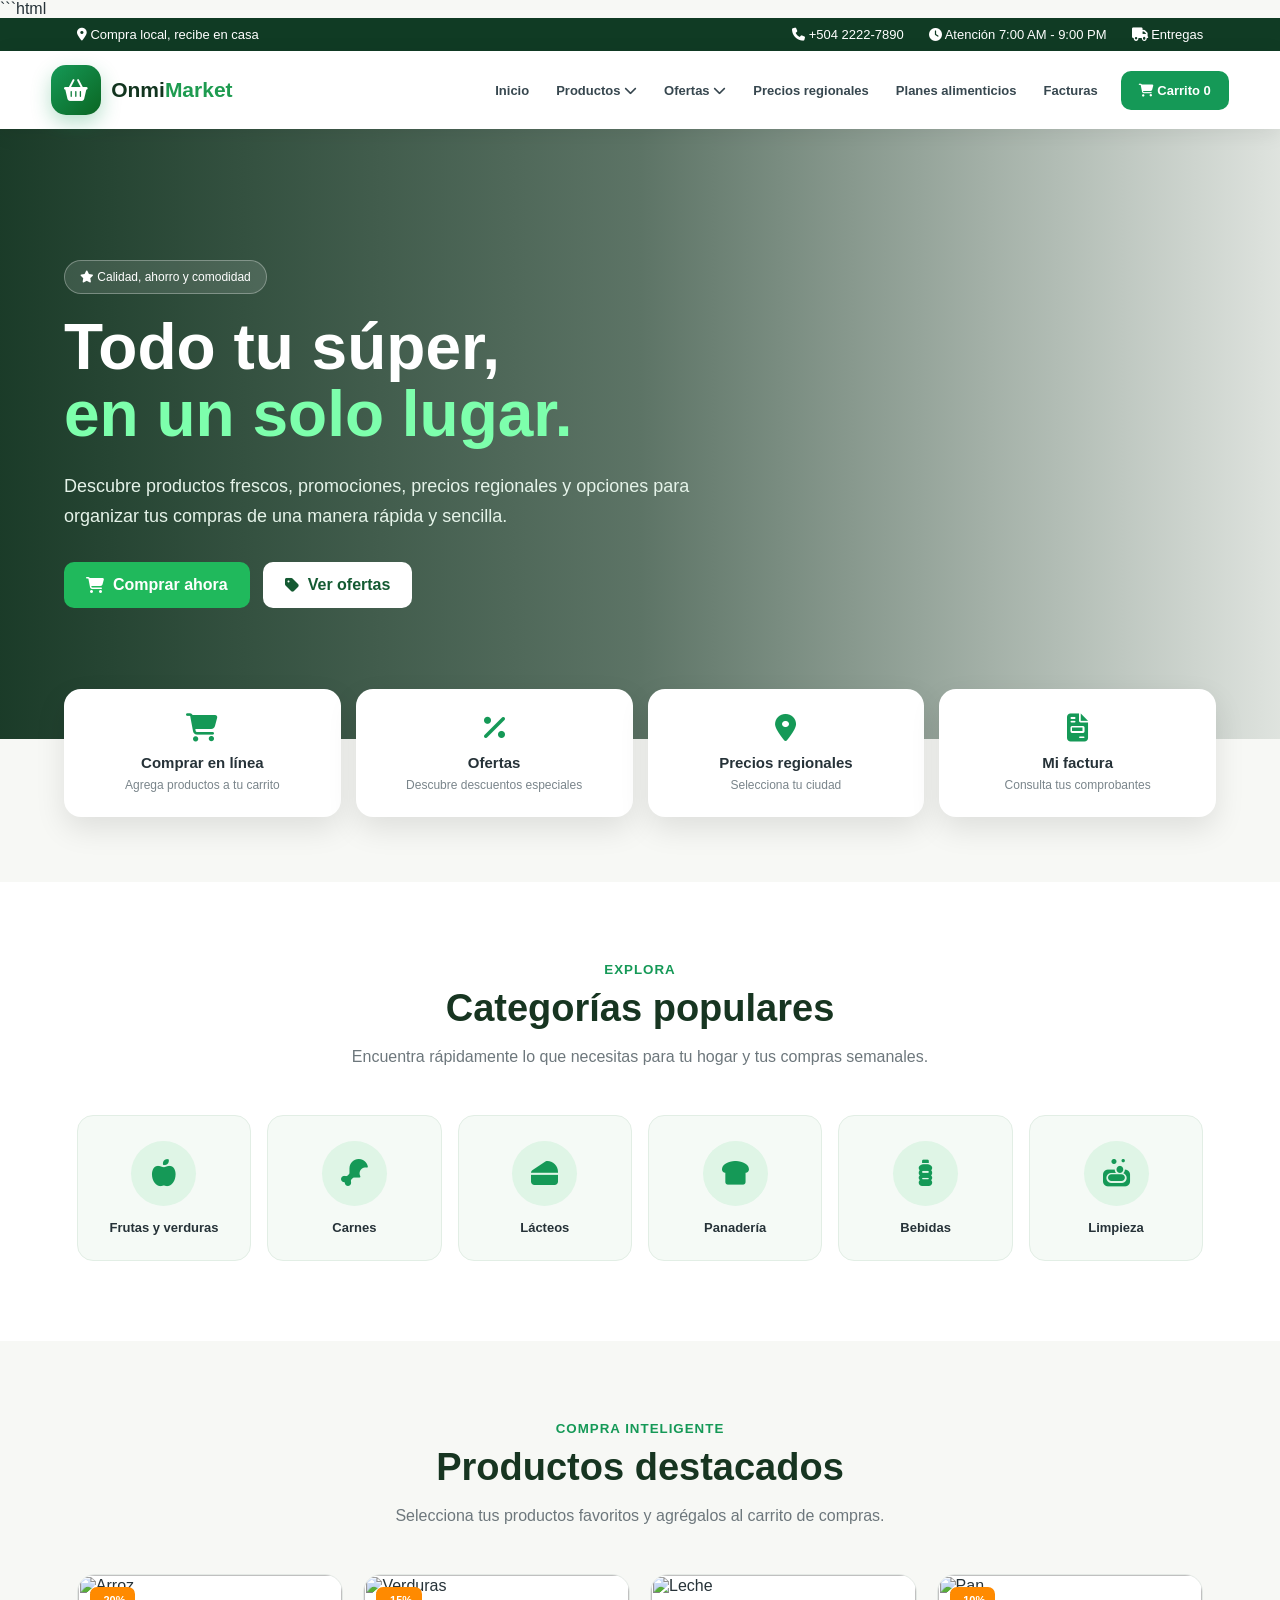
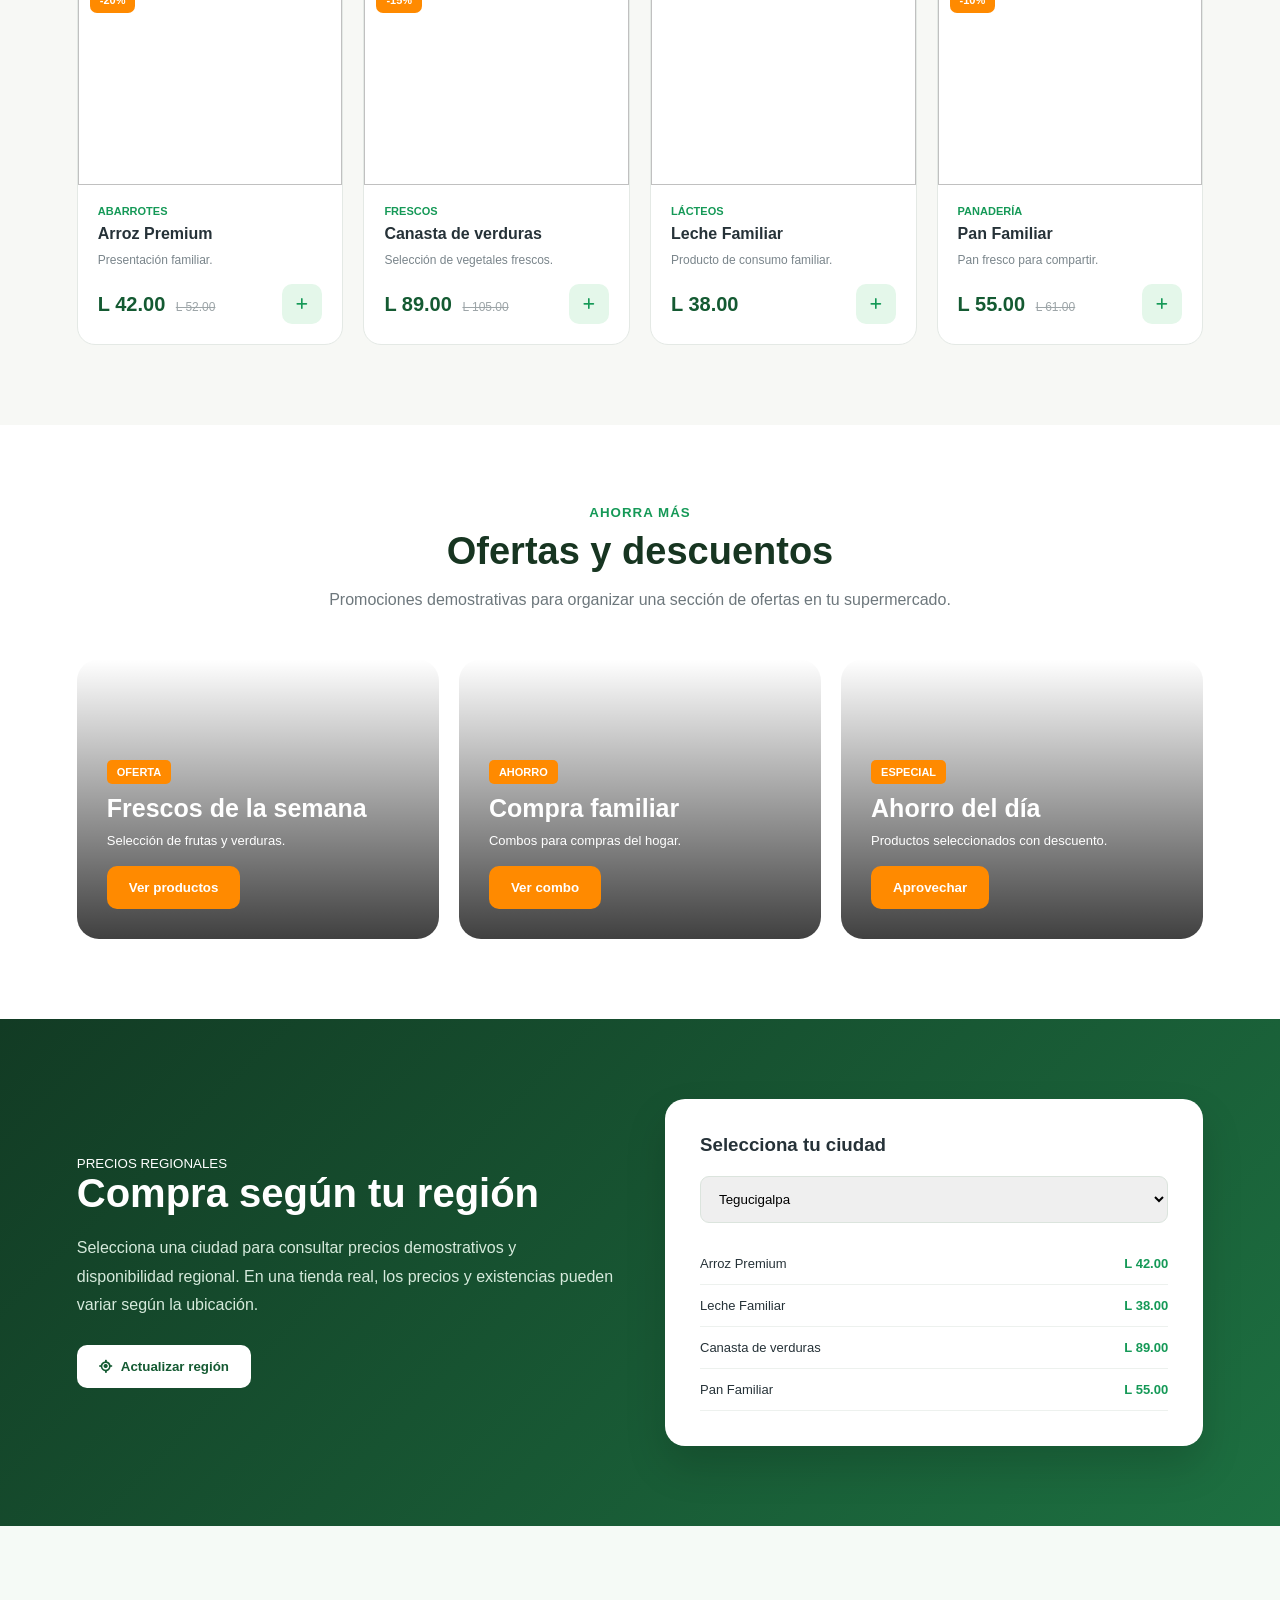
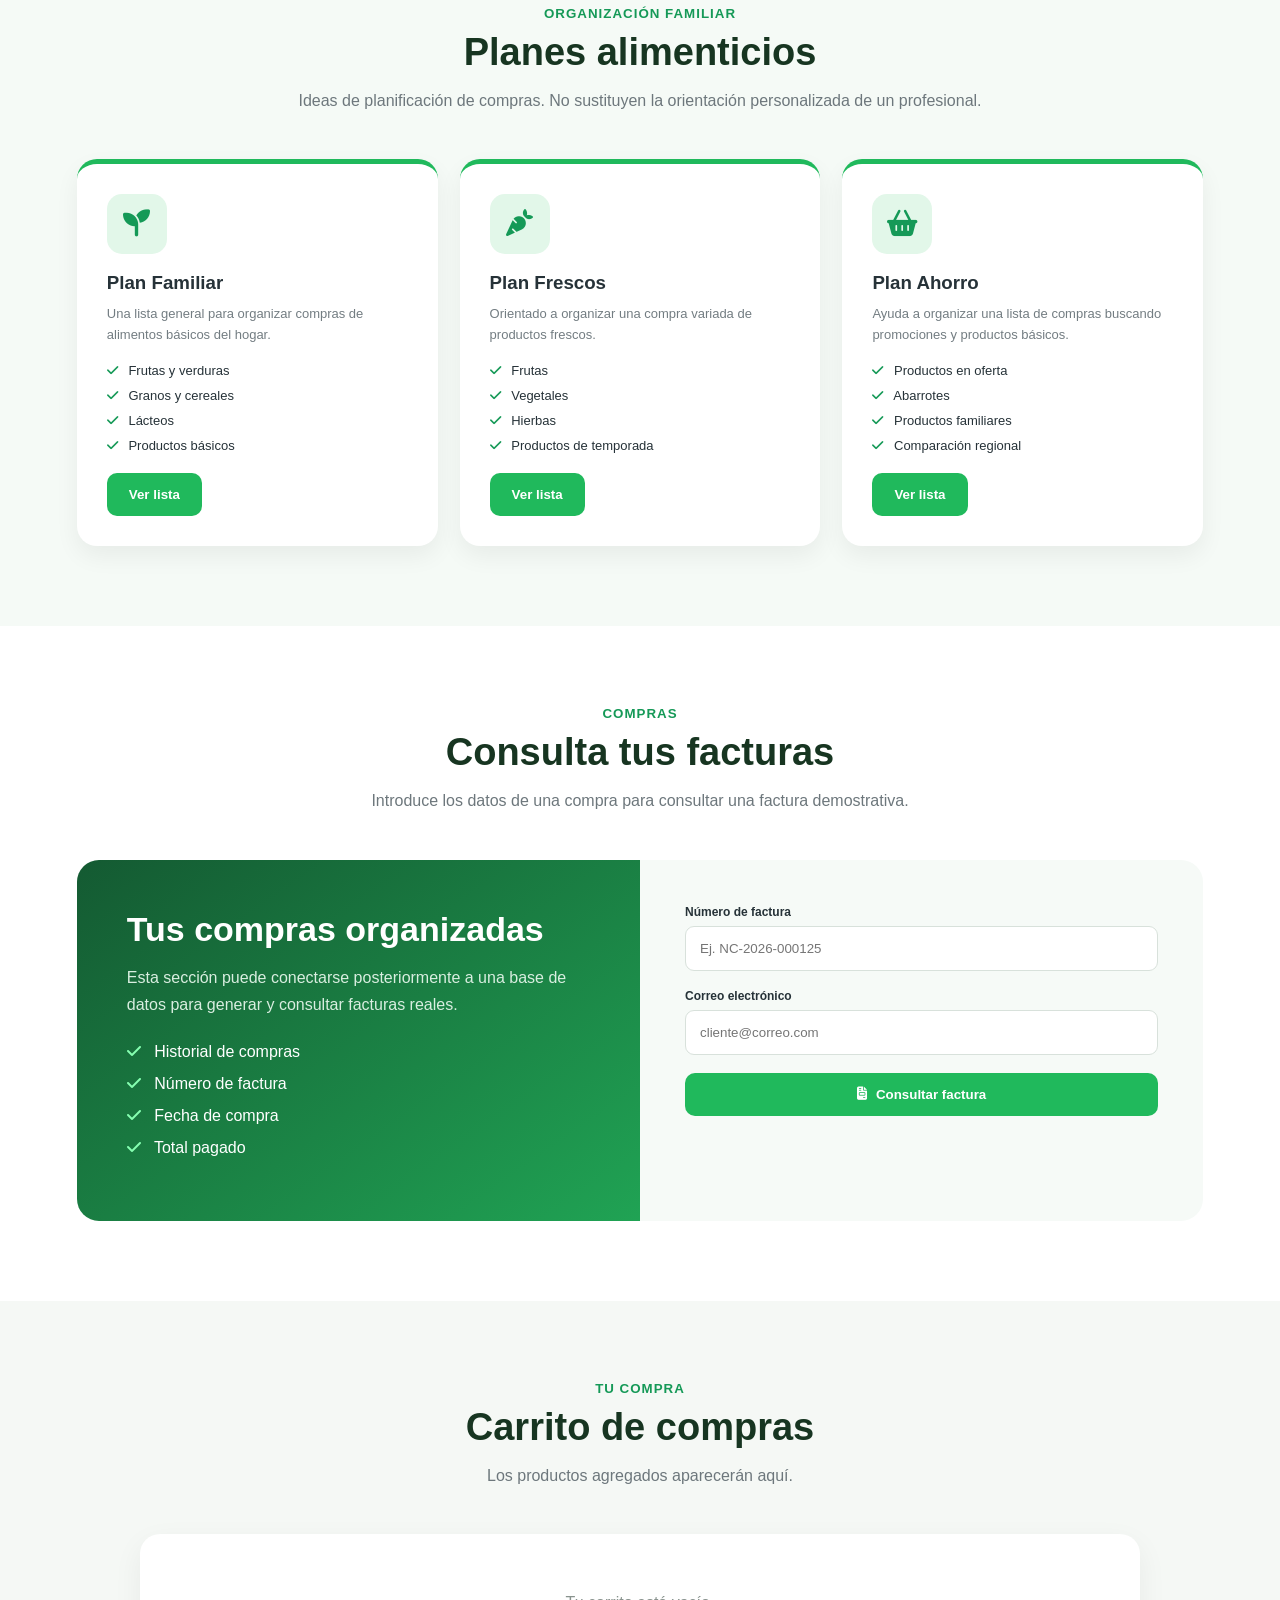
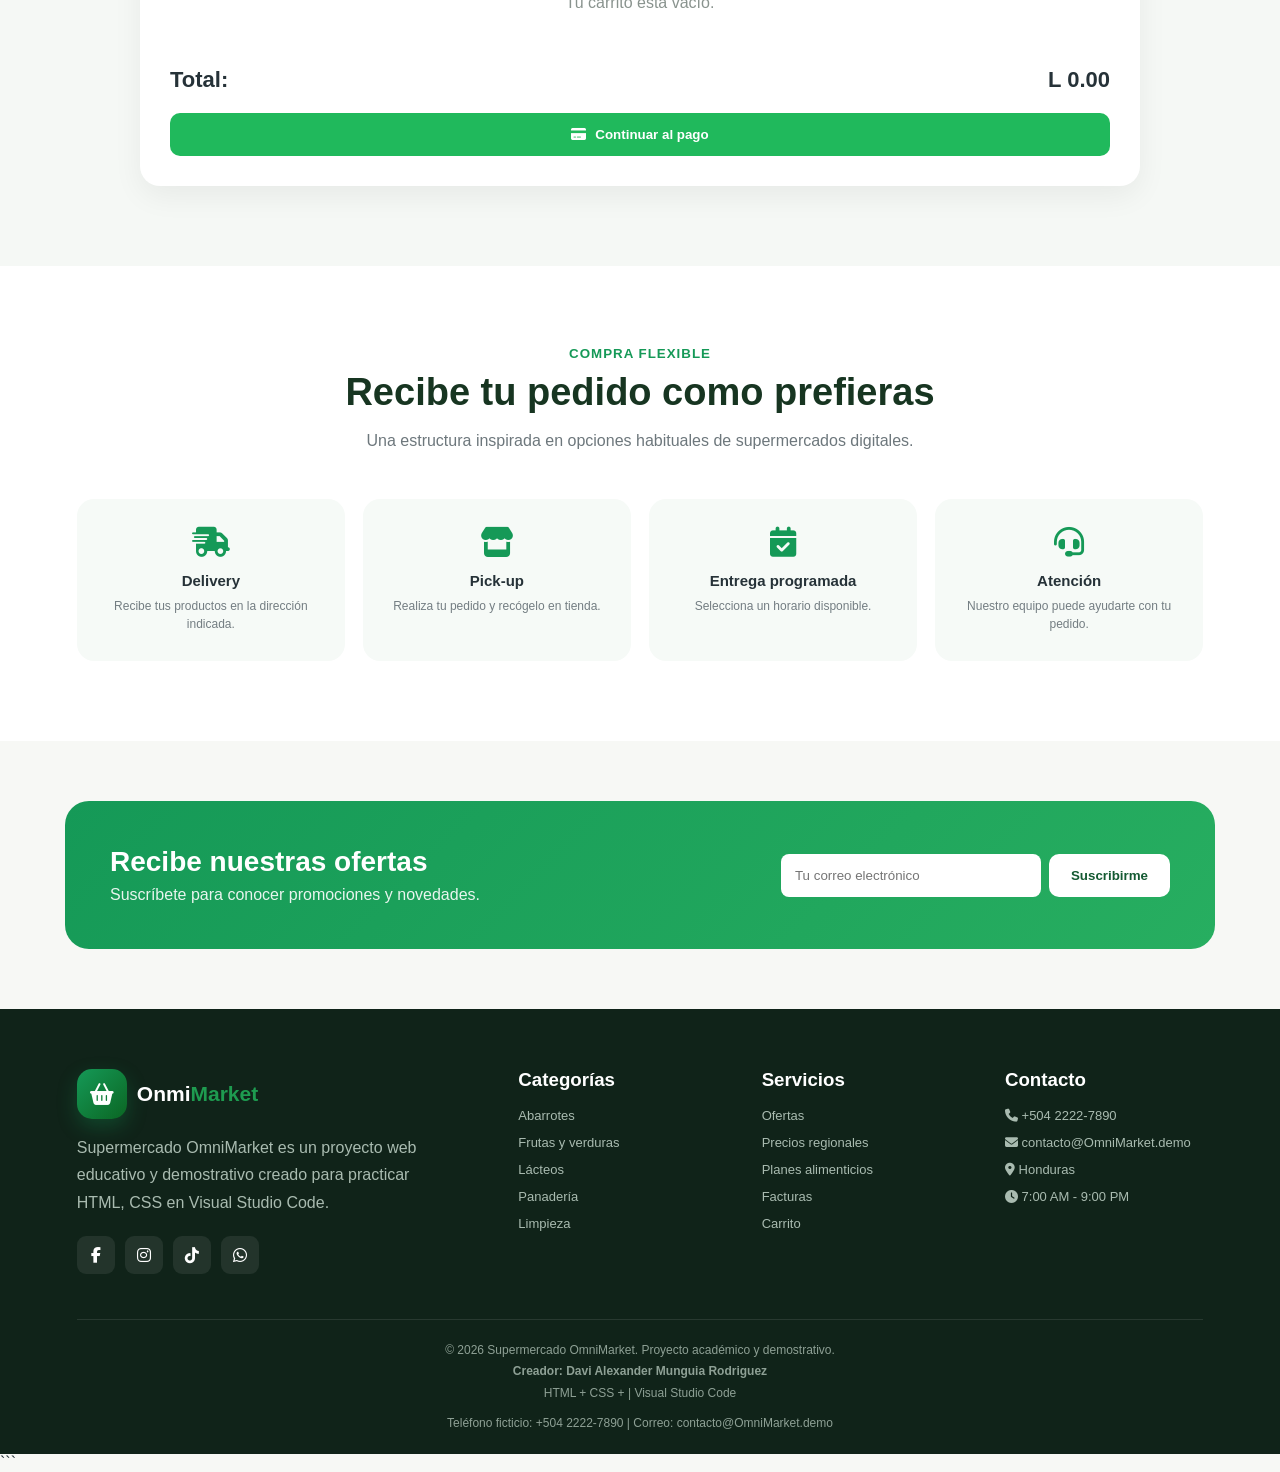
==== commit ca7225f5: "OnmiMarket" ====
--- a/index.html
+++ b/index.html
@@ -2,964 +2,2278 @@
 <!DOCTYPE html>
 <html lang="es">
 <head>
+
     <meta charset="UTF-8">
+    <link rel="stylesheet" href="style.css">
     <meta name="viewport" content="width=device-width, initial-scale=1.0">
-    <title>AutoClean | Car Wash</title>
-    <link rel="stylesheet" href="index.css">
+
+    <title> OmniMarket | Supermercado</title>
+
+    <!-- ==================================================
+        FUENTES
+    ================================================== -->
+
+    <link rel="preconnect" href="https://fonts.googleapis.com">
+
+    <link rel="preconnect"
+        href="https://fonts.gstatic.com"
+        crossorigin>
+
+    <link href="https://fonts.googleapis.com/css2?family=Montserrat:wght@400;500;600;700;800;900&display=swap"
+        rel="stylesheet">
+
+
+    <!-- ==================================================
+        ICONOS
+    ================================================== -->
+
+    <link rel="stylesheet"
+        href="https://cdnjs.cloudflare.com/ajax/libs/font-awesome/6.5.2/css/all.min.css">
+
+
 </head>
 
+
 <body>
 
+
+<!-- =========================================================
+    PANTALLA DE CARGA
+========================================================= -->
+
+<div id="loader">
+
+    <div class="loader-content">
+
+        <div class="loader-logo">
+
+            <i class="fa-solid fa-cart-shopping"></i>
+
+        </div>
+
+        <h1>
+            OmniMarket
+        </h1>
+
+        <p>
+            Preparando tu supermercado...
+        </p>
+
+        <div class="loader-bar">
+
+            <div class="loader-progress"></div>
+
+        </div>
+
+    </div>
+
+</div>
+
+
+<!-- =========================================================
+    BARRA SUPERIOR
+========================================================= -->
+
+<div class="topbar">
+
+    <div>
+
+        <i class="fa-solid fa-location-dot"></i>
+
+        Compra local, recibe en casa
+
+    </div>
+
+    <div class="topbar-right">
+
+        <span>
+            <i class="fa-solid fa-phone"></i>
+            +504 2222-7890
+        </span>
+
+        <span>
+            <i class="fa-solid fa-clock"></i>
+            Atención 7:00 AM - 9:00 PM
+        </span>
+
+        <span>
+            <i class="fa-solid fa-truck"></i>
+            Entregas
+        </span>
+
+    </div>
+
+</div>
+
+
+<!-- =========================================================
+    NAVBAR
+========================================================= -->
+
+<header>
+
 <nav class="navbar">
 
-    <div class="logo">
+
+    <a href="#inicio" class="logo">
 
         <div class="logo-icon">
-            🚗
-        </div>
-
-        Auto<span>Clean</span>
-
-    </div>
-
-
-    <div class="menu">
-
-        <button class="menu-button">
-            ☰ MENÚ
+
+            <i class="fa-solid fa-basket-shopping"></i>
+
+        </div>
+
+        <div>
+
+            Onmi<span>Market</span>
+
+        </div>
+
+    </a>
+
+
+    <ul class="nav-menu">
+
+
+        <li>
+
+            <a href="#inicio">
+                Inicio
+            </a>
+
+        </li>
+
+
+        <!-- PRODUCTOS -->
+
+        <li class="dropdown">
+
+            <a href="#productos">
+
+                Productos
+
+                <i class="fa-solid fa-chevron-down"></i>
+
+            </a>
+
+
+            <div class="dropdown-menu">
+
+                <a href="#categorias">
+
+                    <i class="fa-solid fa-boxes-stacked"></i>
+
+                    Todas las categorías
+
+                </a>
+
+                <a href="#productos">
+
+                    <i class="fa-solid fa-apple-whole"></i>
+
+                    Frutas y verduras
+
+                </a>
+
+                <a href="#productos">
+
+                    <i class="fa-solid fa-drumstick-bite"></i>
+
+                    Carnes
+
+                </a>
+
+                <a href="#productos">
+
+                    <i class="fa-solid fa-cheese"></i>
+
+                    Lácteos
+
+                </a>
+
+                <a href="#productos">
+
+                    <i class="fa-solid fa-bread-slice"></i>
+
+                    Panadería
+
+                </a>
+
+                <a href="#productos">
+
+                    <i class="fa-solid fa-soap"></i>
+
+                    Limpieza
+
+                </a>
+
+            </div>
+
+        </li>
+
+
+        <!-- OFERTAS -->
+
+        <li class="dropdown">
+
+            <a href="#ofertas">
+
+                Ofertas
+
+                <i class="fa-solid fa-chevron-down"></i>
+
+            </a>
+
+
+            <div class="dropdown-menu">
+
+                <a href="#ofertas">
+
+                    <i class="fa-solid fa-percent"></i>
+
+                    Descuentos del día
+
+                </a>
+
+                <a href="#ofertas">
+
+                    <i class="fa-solid fa-fire"></i>
+
+                    Ofertas especiales
+
+                </a>
+
+                <a href="#ofertas">
+
+                    <i class="fa-solid fa-star"></i>
+
+                    Productos destacados
+
+                </a>
+
+            </div>
+
+        </li>
+
+
+        <!-- PRECIOS -->
+
+        <li>
+
+            <a href="#precios">
+                Precios regionales
+            </a>
+
+        </li>
+
+
+        <!-- PLANES -->
+
+        <li>
+
+            <a href="#planes">
+                Planes alimenticios
+            </a>
+
+        </li>
+
+
+        <!-- FACTURAS -->
+
+        <li>
+
+            <a href="#facturas">
+                Facturas
+            </a>
+
+        </li>
+
+
+        <!-- CARRITO -->
+
+        <li>
+
+            <a href="#carrito"
+            class="cart-button">
+
+                <i class="fa-solid fa-cart-shopping"></i>
+
+                Carrito
+
+                <span id="cartCount">
+                    0
+                </span>
+
+            </a>
+
+        </li>
+
+    </ul>
+
+</nav>
+
+</header>
+
+
+<!-- =========================================================
+    HERO
+========================================================= -->
+
+<section class="hero" id="inicio">
+
+    <div class="hero-content">
+
+        <div class="hero-text">
+
+
+            <div class="hero-label">
+
+                <i class="fa-solid fa-star"></i>
+
+                Calidad, ahorro y comodidad
+
+            </div>
+
+
+            <h1>
+
+                Todo tu súper,
+
+                <br>
+
+                <span>en un solo lugar.</span>
+
+            </h1>
+
+
+            <p>
+
+                Descubre productos frescos, promociones,
+                precios regionales y opciones para organizar
+                tus compras de una manera rápida y sencilla.
+
+            </p>
+
+
+            <div class="hero-buttons">
+
+                <a href="#productos"
+                class="btn btn-primary">
+
+                    <i class="fa-solid fa-cart-shopping"></i>
+
+                    Comprar ahora
+
+                </a>
+
+
+                <a href="#ofertas"
+                class="btn btn-light">
+
+                    <i class="fa-solid fa-tag"></i>
+
+                    Ver ofertas
+
+                </a>
+
+            </div>
+
+        </div>
+
+    </div>
+
+</section>
+
+
+<!-- =========================================================
+    ACCIONES RÁPIDAS
+========================================================= -->
+
+<div class="quick-actions">
+
+
+    <a href="#productos"
+    class="quick-card">
+
+        <i class="fa-solid fa-cart-shopping"></i>
+
+        <h3>
+            Comprar en línea
+        </h3>
+
+        <p>
+            Agrega productos a tu carrito
+        </p>
+
+    </a>
+
+
+    <a href="#ofertas"
+    class="quick-card">
+
+        <i class="fa-solid fa-percent"></i>
+
+        <h3>
+            Ofertas
+        </h3>
+
+        <p>
+            Descubre descuentos especiales
+        </p>
+
+    </a>
+
+
+    <a href="#precios"
+    class="quick-card">
+
+        <i class="fa-solid fa-location-dot"></i>
+
+        <h3>
+            Precios regionales
+        </h3>
+
+        <p>
+            Selecciona tu ciudad
+        </p>
+
+    </a>
+
+
+    <a href="#facturas"
+       class="quick-card">
+
+        <i class="fa-solid fa-file-invoice"></i>
+
+        <h3>
+            Mi factura
+        </h3>
+
+        <p>
+            Consulta tus comprobantes
+        </p>
+
+    </a>
+
+
+</div>
+
+
+<!-- =========================================================
+    CATEGORÍAS
+========================================================= -->
+
+<section class="section categories"
+        id="categorias">
+
+
+    <div class="section-title">
+
+        <small>
+            Explora
+        </small>
+
+        <h2>
+            Categorías populares
+        </h2>
+
+        <p>
+            Encuentra rápidamente lo que necesitas para
+            tu hogar y tus compras semanales.
+        </p>
+
+    </div>
+
+
+    <div class="category-grid">
+
+
+        <div class="category">
+
+            <div class="category-icon">
+
+                <i class="fa-solid fa-apple-whole"></i>
+
+            </div>
+
+            <h3>
+                Frutas y verduras
+            </h3>
+
+        </div>
+
+
+        <div class="category">
+
+            <div class="category-icon">
+
+                <i class="fa-solid fa-drumstick-bite"></i>
+
+            </div>
+
+            <h3>
+                Carnes
+            </h3>
+
+        </div>
+
+
+        <div class="category">
+
+            <div class="category-icon">
+
+                <i class="fa-solid fa-cheese"></i>
+
+            </div>
+
+            <h3>
+                Lácteos
+            </h3>
+
+        </div>
+
+
+        <div class="category">
+
+            <div class="category-icon">
+
+                <i class="fa-solid fa-bread-slice"></i>
+
+            </div>
+
+            <h3>
+                Panadería
+            </h3>
+
+        </div>
+
+
+        <div class="category">
+
+            <div class="category-icon">
+
+                <i class="fa-solid fa-bottle-water"></i>
+
+            </div>
+
+            <h3>
+                Bebidas
+            </h3>
+
+        </div>
+
+
+        <div class="category">
+
+            <div class="category-icon">
+
+                <i class="fa-solid fa-soap"></i>
+
+            </div>
+
+            <h3>
+                Limpieza
+            </h3>
+
+        </div>
+
+
+    </div>
+
+</section>
+
+
+<!-- =========================================================
+    PRODUCTOS
+========================================================= -->
+
+<section class="section products"
+        id="productos">
+
+
+    <div class="section-title">
+
+        <small>
+            Compra inteligente
+        </small>
+
+        <h2>
+            Productos destacados
+        </h2>
+
+        <p>
+            Selecciona tus productos favoritos y agrégalos
+            al carrito de compras.
+        </p>
+
+    </div>
+
+
+    <div class="product-grid">
+
+
+        <!-- PRODUCTO 1 -->
+
+        <div class="product-card">
+
+            <span class="discount">
+                -20%
+            </span>
+
+            <img
+                class="product-image"
+                src="https://images.unsplash.com/photo-1586201375761-83865001e31c?auto=format&fit=crop&w=700&q=80"
+                alt="Arroz">
+
+            <div class="product-info">
+
+                <span class="product-category">
+                    Abarrotes
+                </span>
+
+                <h3>
+                    Arroz Premium
+                </h3>
+
+                <p>
+                    Presentación familiar.
+                </p>
+
+                <div class="product-price">
+
+                    <div>
+
+                        <span class="price">
+                            L 42.00
+                        </span>
+
+                        <span class="old-price">
+                            L 52.00
+                        </span>
+
+                    </div>
+
+                    <button
+                        class="add-button"
+                        onclick="agregarCarrito('Arroz Premium',42)">
+
+                        <i class="fa-solid fa-plus"></i>
+
+                    </button>
+
+                </div>
+
+            </div>
+
+        </div>
+
+
+        <!-- PRODUCTO 2 -->
+
+        <div class="product-card">
+
+            <span class="discount">
+                -15%
+            </span>
+
+            <img
+                class="product-image"
+                src="https://images.unsplash.com/photo-1542838132-92c53300491e?auto=format&fit=crop&w=700&q=80"
+                alt="Verduras">
+
+            <div class="product-info">
+
+                <span class="product-category">
+                    Frescos
+                </span>
+
+                <h3>
+                    Canasta de verduras
+                </h3>
+
+                <p>
+                    Selección de vegetales frescos.
+                </p>
+
+                <div class="product-price">
+
+                    <div>
+
+                        <span class="price">
+                            L 89.00
+                        </span>
+
+                        <span class="old-price">
+                            L 105.00
+                        </span>
+
+                    </div>
+
+                    <button
+                        class="add-button"
+                        onclick="agregarCarrito('Canasta de verduras',89)">
+
+                        <i class="fa-solid fa-plus"></i>
+
+                    </button>
+
+                </div>
+
+            </div>
+
+        </div>
+
+
+        <!-- PRODUCTO 3 -->
+
+        <div class="product-card">
+
+            <img
+                class="product-image"
+                src="https://images.unsplash.com/photo-1550583724-b2692b85b150?auto=format&fit=crop&w=700&q=80"
+                alt="Leche">
+
+            <div class="product-info">
+
+                <span class="product-category">
+                    Lácteos
+                </span>
+
+                <h3>
+                    Leche Familiar
+                </h3>
+
+                <p>
+                    Producto de consumo familiar.
+                </p>
+
+                <div class="product-price">
+
+                    <div>
+
+                        <span class="price">
+                            L 38.00
+                        </span>
+
+                    </div>
+
+                    <button
+                        class="add-button"
+                        onclick="agregarCarrito('Leche Familiar',38)">
+
+                        <i class="fa-solid fa-plus"></i>
+
+                    </button>
+
+                </div>
+
+            </div>
+
+        </div>
+
+
+        <!-- PRODUCTO 4 -->
+
+        <div class="product-card">
+
+            <span class="discount">
+                -10%
+            </span>
+
+            <img
+                class="product-image"
+                src="https://images.unsplash.com/photo-1509440159596-0249088772ff?auto=format&fit=crop&w=700&q=80"
+                alt="Pan">
+
+            <div class="product-info">
+
+                <span class="product-category">
+                    Panadería
+                </span>
+
+                <h3>
+                    Pan Familiar
+                </h3>
+
+                <p>
+                    Pan fresco para compartir.
+                </p>
+
+                <div class="product-price">
+
+                    <div>
+
+                        <span class="price">
+                            L 55.00
+                        </span>
+
+                        <span class="old-price">
+                            L 61.00
+                        </span>
+
+                    </div>
+
+                    <button
+                        class="add-button"
+                        onclick="agregarCarrito('Pan Familiar',55)">
+
+                        <i class="fa-solid fa-plus"></i>
+
+                    </button>
+
+                </div>
+
+            </div>
+
+        </div>
+
+
+    </div>
+
+</section>
+
+
+<!-- =========================================================
+    OFERTAS
+========================================================= -->
+
+<section class="section offers"
+        id="ofertas">
+
+
+    <div class="section-title">
+
+        <small>
+            Ahorra más
+        </small>
+
+        <h2>
+            Ofertas y descuentos
+        </h2>
+
+        <p>
+            Promociones demostrativas para organizar una
+            sección de ofertas en tu supermercado.
+        </p>
+
+    </div>
+
+
+    <div class="offer-grid">
+
+
+        <div class="offer-card"
+            style="
+            background-image:
+            url('https://images.unsplash.com/photo-1542838132-92c53300491e?auto=format&fit=crop&w=900&q=80');
+            ">
+
+            <div class="offer-content">
+
+                <span>
+                    OFERTA
+                </span>
+
+                <h3>
+                    Frescos de la semana
+                </h3>
+
+                <p>
+                    Selección de frutas y verduras.
+                </p>
+
+                <button
+                    class="btn btn-orange"
+                    onclick="mostrarMensaje('Oferta de frescos seleccionada')">
+
+                    Ver productos
+
+                </button>
+
+            </div>
+
+        </div>
+
+
+        <div class="offer-card"
+            style="
+            background-image:
+            url('https://images.unsplash.com/photo-1556761223-4c4282c73f77?auto=format&fit=crop&w=900&q=80');
+            ">
+
+            <div class="offer-content">
+
+                <span>
+                    AHORRO
+                </span>
+
+                <h3>
+                    Compra familiar
+                </h3>
+
+                <p>
+                    Combos para compras del hogar.
+                </p>
+
+                <button
+                    class="btn btn-orange"
+                    onclick="mostrarMensaje('Combo familiar seleccionado')">
+
+                    Ver combo
+
+                </button>
+
+            </div>
+
+        </div>
+
+
+        <div class="offer-card"
+            style="
+            background-image:
+            url('https://images.unsplash.com/photo-1601598851547-4302969d99d1?auto=format&fit=crop&w=900&q=80');
+            ">
+
+            <div class="offer-content">
+
+                <span>
+                    ESPECIAL
+                </span>
+
+                <h3>
+                    Ahorro del día
+                </h3>
+
+                <p>
+                    Productos seleccionados con descuento.
+                </p>
+
+                <button
+                    class="btn btn-orange"
+                    onclick="mostrarMensaje('Oferta del día seleccionada')">
+
+                    Aprovechar
+
+                </button>
+
+            </div>
+
+        </div>
+
+
+    </div>
+
+</section>
+
+
+<!-- =========================================================
+    PRECIOS REGIONALES
+========================================================= -->
+
+<section class="section regional"
+        id="precios">
+
+
+    <div class="regional-content">
+
+
+        <div>
+
+            <small>
+                PRECIOS REGIONALES
+            </small>
+
+            <h2>
+                Compra según tu región
+            </h2>
+
+            <p>
+                Selecciona una ciudad para consultar precios
+                demostrativos y disponibilidad regional.
+                En una tienda real, los precios y existencias
+                pueden variar según la ubicación.
+            </p>
+
+            <button
+                class="btn btn-light"
+                onclick="actualizarRegion()">
+
+                <i class="fa-solid fa-location-crosshairs"></i>
+
+                Actualizar región
+
+            </button>
+
+        </div>
+
+
+        <div class="region-box">
+
+            <h3>
+                Selecciona tu ciudad
+            </h3>
+
+            <select id="region"
+                    onchange="cambiarRegion()">
+
+                <option value="tegucigalpa">
+                    Tegucigalpa
+                </option>
+
+                <option value="sps">
+                    San Pedro Sula
+                </option>
+
+                <option value="laCeiba">
+                    La Ceiba
+                </option>
+
+                <option value="choluteca">
+                    Choluteca
+                </option>
+
+            </select>
+
+
+            <div class="region-price">
+
+                <span>
+                    Arroz Premium
+                </span>
+
+                <strong id="precioArroz">
+                    L 42.00
+                </strong>
+
+            </div>
+
+
+            <div class="region-price">
+
+                <span>
+                    Leche Familiar
+                </span>
+
+                <strong id="precioLeche">
+                    L 38.00
+                </strong>
+
+            </div>
+
+
+            <div class="region-price">
+
+                <span>
+                    Canasta de verduras
+                </span>
+
+                <strong id="precioVerduras">
+                    L 89.00
+                </strong>
+
+            </div>
+
+
+            <div class="region-price">
+
+                <span>
+                    Pan Familiar
+                </span>
+
+                <strong id="precioPan">
+                    L 55.00
+                </strong>
+
+            </div>
+
+        </div>
+
+    </div>
+
+</section>
+
+
+<!-- =========================================================
+    PLANES ALIMENTICIOS
+========================================================= -->
+
+<section class="section plans"
+        id="planes">
+
+
+    <div class="section-title">
+
+        <small>
+            Organización familiar
+        </small>
+
+        <h2>
+            Planes alimenticios
+        </h2>
+
+        <p>
+            Ideas de planificación de compras. No sustituyen
+            la orientación personalizada de un profesional.
+        </p>
+
+    </div>
+
+
+    <div class="plan-grid">
+
+
+        <div class="plan-card">
+
+            <div class="plan-icon">
+
+                <i class="fa-solid fa-seedling"></i>
+
+            </div>
+
+            <h3>
+                Plan Familiar
+            </h3>
+
+            <p>
+                Una lista general para organizar compras
+                de alimentos básicos del hogar.
+            </p>
+
+            <ul>
+
+                <li>
+                    <i class="fa-solid fa-check"></i>
+                    Frutas y verduras
+                </li>
+
+                <li>
+                    <i class="fa-solid fa-check"></i>
+                    Granos y cereales
+                </li>
+
+                <li>
+                    <i class="fa-solid fa-check"></i>
+                    Lácteos
+                </li>
+
+                <li>
+                    <i class="fa-solid fa-check"></i>
+                    Productos básicos
+                </li>
+
+            </ul>
+
+            <button
+                class="btn btn-primary"
+                onclick="mostrarMensaje('Plan Familiar seleccionado')">
+
+                Ver lista
+
+            </button>
+
+        </div>
+
+
+        <div class="plan-card">
+
+            <div class="plan-icon">
+
+                <i class="fa-solid fa-carrot"></i>
+
+            </div>
+
+            <h3>
+                Plan Frescos
+            </h3>
+
+            <p>
+                Orientado a organizar una compra variada
+                de productos frescos.
+            </p>
+
+            <ul>
+
+                <li>
+                    <i class="fa-solid fa-check"></i>
+                    Frutas
+                </li>
+
+                <li>
+                    <i class="fa-solid fa-check"></i>
+                    Vegetales
+                </li>
+
+                <li>
+                    <i class="fa-solid fa-check"></i>
+                    Hierbas
+                </li>
+
+                <li>
+                    <i class="fa-solid fa-check"></i>
+                    Productos de temporada
+                </li>
+
+            </ul>
+
+            <button
+                class="btn btn-primary"
+                onclick="mostrarMensaje('Plan Frescos seleccionado')">
+
+                Ver lista
+
+            </button>
+
+        </div>
+
+
+        <div class="plan-card">
+
+            <div class="plan-icon">
+
+                <i class="fa-solid fa-basket-shopping"></i>
+
+            </div>
+
+            <h3>
+                Plan Ahorro
+            </h3>
+
+            <p>
+                Ayuda a organizar una lista de compras
+                buscando promociones y productos básicos.
+            </p>
+
+            <ul>
+
+                <li>
+                    <i class="fa-solid fa-check"></i>
+                    Productos en oferta
+                </li>
+
+                <li>
+                    <i class="fa-solid fa-check"></i>
+                    Abarrotes
+                </li>
+
+                <li>
+                    <i class="fa-solid fa-check"></i>
+                    Productos familiares
+                </li>
+
+                <li>
+                    <i class="fa-solid fa-check"></i>
+                    Comparación regional
+                </li>
+
+            </ul>
+
+            <button
+                class="btn btn-primary"
+                onclick="mostrarMensaje('Plan Ahorro seleccionado')">
+
+                Ver lista
+
+            </button>
+
+        </div>
+
+
+    </div>
+
+</section>
+
+
+<!-- =========================================================
+    FACTURAS
+========================================================= -->
+
+<section class="section invoices"
+        id="facturas">
+
+
+    <div class="section-title">
+
+        <small>
+            Compras
+        </small>
+
+        <h2>
+            Consulta tus facturas
+        </h2>
+
+        <p>
+            Introduce los datos de una compra para consultar
+            una factura demostrativa.
+        </p>
+
+    </div>
+
+
+    <div class="invoice-box">
+
+
+        <div class="invoice-info">
+
+            <h2>
+                Tus compras organizadas
+            </h2>
+
+            <p>
+                Esta sección puede conectarse posteriormente
+                a una base de datos para generar y consultar
+                facturas reales.
+            </p>
+
+            <ul class="invoice-list">
+
+                <li>
+                    <i class="fa-solid fa-check"></i>
+                    Historial de compras
+                </li>
+
+                <li>
+                    <i class="fa-solid fa-check"></i>
+                    Número de factura
+                </li>
+
+                <li>
+                    <i class="fa-solid fa-check"></i>
+                    Fecha de compra
+                </li>
+
+                <li>
+                    <i class="fa-solid fa-check"></i>
+                    Total pagado
+                </li>
+
+            </ul>
+
+        </div>
+
+
+        <div class="invoice-form">
+
+
+            <div class="form-group">
+
+                <label>
+                    Número de factura
+                </label>
+
+                <input
+                    id="numeroFactura"
+                    type="text"
+                    placeholder="Ej. NC-2026-000125">
+
+            </div>
+
+
+            <div class="form-group">
+
+                <label>
+                    Correo electrónico
+                </label>
+
+                <input
+                    id="correoFactura"
+                    type="email"
+                    placeholder="cliente@correo.com">
+
+            </div>
+
+
+            <button
+                class="btn btn-primary"
+                style="width:100%;"
+                onclick="consultarFactura()">
+
+                <i class="fa-solid fa-file-invoice"></i>
+
+                Consultar factura
+
+            </button>
+
+        </div>
+
+
+    </div>
+
+</section>
+
+
+<!-- =========================================================
+    CARRITO
+========================================================= -->
+
+<section class="section cart-section"
+        id="carrito">
+
+
+    <div class="section-title">
+
+        <small>
+            Tu compra
+        </small>
+
+        <h2>
+            Carrito de compras
+        </h2>
+
+        <p>
+            Los productos agregados aparecerán aquí.
+        </p>
+
+    </div>
+
+
+    <div class="cart-box">
+
+
+        <div id="cartItems">
+
+            <p style="
+                text-align:center;
+                color:#89938e;
+                padding:30px;
+            ">
+
+                Tu carrito está vacío.
+
+            </p>
+
+        </div>
+
+
+        <div class="cart-total">
+
+            <span>
+                Total:
+            </span>
+
+            <span id="cartTotal">
+                L 0.00
+            </span>
+
+        </div>
+
+
+        <button
+            class="btn btn-primary"
+            style="
+                width:100%;
+                margin-top:20px;
+            "
+            onclick="finalizarCompra()">
+
+            <i class="fa-solid fa-credit-card"></i>
+
+            Continuar al pago
+
         </button>
 
-
-        <div class="dropdown">
-
-            <a href="#inicio">🏠 Inicio</a>
-
-            <a href="#servicios">🚿 Servicios</a>
-
-            <a href="#precios">💰 Precios</a>
-
-            <a href="#cita">📅 Haz tu cita hoy</a>
-
-            <a href="#clientes">👥 Lista de compradores</a>
-
-            <a href="#facturas">🧾 Facturas</a>
-
-            <a href="#contacto">📞 Contacto</a>
-
-            <a href="#creador">👨‍💻 Creador de la página</a>
-
-            <a href="#datos">📋 Mis datos</a>
-
-        </div>
-
-    </div>
-</nav>
-
-<section class="hero" id="inicio">
-
-    <div class="hero-content">
-
-        <h1>
-            Tu auto merece
-            <span>brillar.</span>
-        </h1>
+    </div>
+
+</section>
+
+
+<!-- =========================================================
+    ENTREGA
+========================================================= -->
+
+<section class="section delivery">
+
+
+    <div class="section-title">
+
+        <small>
+            Compra flexible
+        </small>
+
+        <h2>
+            Recibe tu pedido como prefieras
+        </h2>
 
         <p>
-            Bienvenido a AutoClean Car Wash.
-            Lavamos, limpiamos y cuidamos tu vehículo
-            para que siempre luzca espectacular.
+            Una estructura inspirada en opciones habituales
+            de supermercados digitales.
         </p>
 
-        <div class="hero-buttons">
-
-            <a href="#cita" class="btn btn-primary">
-                📅 Haz tu cita
+    </div>
+
+
+    <div class="delivery-grid">
+
+
+        <div class="delivery-card">
+
+            <i class="fa-solid fa-truck-fast"></i>
+
+            <h3>
+                Delivery
+            </h3>
+
+            <p>
+                Recibe tus productos en la dirección indicada.
+            </p>
+
+        </div>
+
+
+        <div class="delivery-card">
+
+            <i class="fa-solid fa-store"></i>
+
+            <h3>
+                Pick-up
+            </h3>
+
+            <p>
+                Realiza tu pedido y recógelo en tienda.
+            </p>
+
+        </div>
+
+
+        <div class="delivery-card">
+
+            <i class="fa-solid fa-calendar-check"></i>
+
+            <h3>
+                Entrega programada
+            </h3>
+
+            <p>
+                Selecciona un horario disponible.
+            </p>
+
+        </div>
+
+
+        <div class="delivery-card">
+
+            <i class="fa-solid fa-headset"></i>
+
+            <h3>
+                Atención
+            </h3>
+
+            <p>
+                Nuestro equipo puede ayudarte con tu pedido.
+            </p>
+
+        </div>
+
+
+    </div>
+
+</section>
+
+
+<!-- =========================================================
+    NEWSLETTER
+========================================================= -->
+
+<div class="newsletter">
+
+
+    <div>
+
+        <h2>
+            Recibe nuestras ofertas
+        </h2>
+
+        <p>
+            Suscríbete para conocer promociones y novedades.
+        </p>
+
+    </div>
+
+
+    <form
+        class="newsletter-form"
+        onsubmit="suscribirse(event)">
+
+        <input
+            id="email"
+            type="email"
+            placeholder="Tu correo electrónico"
+            required>
+
+        <button class="btn btn-light">
+
+            Suscribirme
+
+        </button>
+
+    </form>
+
+
+</div>
+
+
+<!-- =========================================================
+    FOOTER
+========================================================= -->
+
+<footer>
+
+
+<div class="footer-grid">
+
+
+    <div class="footer-brand">
+
+
+        <a href="#inicio"
+        class="logo"
+        style="color:white;">
+
+            <div class="logo-icon">
+
+                <i class="fa-solid fa-basket-shopping"></i>
+
+            </div>
+
+            <div>
+
+                Onmi<span>Market</span>
+
+            </div>
+
+        </a>
+
+
+        <p>
+
+            Supermercado OmniMarket es un proyecto web
+            educativo y demostrativo creado para practicar
+            HTML, CSS en Visual Studio Code.
+
+        </p>
+
+
+        <div class="socials">
+
+            <a href="#">
+                <i class="fa-brands fa-facebook-f"></i>
             </a>
 
-            <a href="#servicios" class="btn btn-secondary">
-                🚗 Ver servicios
+            <a href="#">
+                <i class="fa-brands fa-instagram"></i>
             </a>
 
-        </div>
-    </div>
-</section>
-
-<section id="servicios">
-
-    <div class="section-title">
-
-        <h2>Nuestros servicios</h2>
-
-        <p>
-            Todo lo que tu vehículo necesita.
-        </p>
-
-    </div>
-
-
-    <div class="services">
-
-        <div class="service-card">
-
-            <div class="service-icon">🚿</div>
-
-            <h3>Lavado básico</h3>
-
-            <p>
-                Lavado exterior y limpieza general.
+            <a href="#">
+                <i class="fa-brands fa-tiktok"></i>
+            </a>
+
+            <a href="#">
+                <i class="fa-brands fa-whatsapp"></i>
+            </a>
+
+        </div>
+
+
+    </div>
+
+
+    <div>
+
+        <h3>
+            Categorías
+        </h3>
+
+        <ul>
+
+            <li>
+                <a href="#productos">
+                    Abarrotes
+                </a>
+            </li>
+
+            <li>
+                <a href="#productos">
+                    Frutas y verduras
+                </a>
+            </li>
+
+            <li>
+                <a href="#productos">
+                    Lácteos
+                </a>
+            </li>
+
+            <li>
+                <a href="#productos">
+                    Panadería
+                </a>
+            </li>
+
+            <li>
+                <a href="#productos">
+                    Limpieza
+                </a>
+            </li>
+
+        </ul>
+
+    </div>
+
+
+    <div>
+
+        <h3>
+            Servicios
+        </h3>
+
+        <ul>
+
+            <li>
+                <a href="#ofertas">
+                    Ofertas
+                </a>
+            </li>
+
+            <li>
+                <a href="#precios">
+                    Precios regionales
+                </a>
+            </li>
+
+            <li>
+                <a href="#planes">
+                    Planes alimenticios
+                </a>
+            </li>
+
+            <li>
+                <a href="#facturas">
+                    Facturas
+                </a>
+            </li>
+
+            <li>
+                <a href="#carrito">
+                    Carrito
+                </a>
+            </li>
+
+        </ul>
+
+    </div>
+
+
+    <div>
+
+        <h3>
+            Contacto
+        </h3>
+
+        <ul>
+
+            <li>
+                <i class="fa-solid fa-phone"></i>
+                +504 2222-7890
+            </li>
+
+            <li>
+                <i class="fa-solid fa-envelope"></i>
+                contacto@OmniMarket.demo
+            </li>
+
+            <li>
+                <i class="fa-solid fa-location-dot"></i>
+                Honduras
+            </li>
+
+            <li>
+                <i class="fa-solid fa-clock"></i>
+                7:00 AM - 9:00 PM
+            </li>
+
+        </ul>
+
+    </div>
+
+
+</div>
+
+
+<div class="copyright">
+
+    <p>
+        © 2026 Supermercado OmniMarket.
+        Proyecto académico y demostrativo.
+    </p>
+
+    <p>
+
+        <strong>
+            Creador: Davi Alexander Munguia Rodriguez
+        </strong>
+
+        <br>
+
+        HTML + CSS + |
+        Visual Studio Code
+
+    </p>
+
+    <p style="margin-top:8px;">
+
+        Teléfono ficticio:
+        +504 2222-7890 |
+        Correo:
+        contacto@OmniMarket.demo
+
+    </p>
+
+</div>
+
+
+</footer>
+
+
+<!-- =========================================================
+    BOTÓN VOLVER ARRIBA
+========================================================= -->
+
+<button id="topButton"
+        onclick="window.scrollTo(0,0)">
+
+    <i class="fa-solid fa-arrow-up"></i>
+
+</button>
+
+
+<!-- =========================================================
+    JAVASCRIPT
+========================================================= -->
+
+<script>
+
+
+/* =========================================================
+PANTALLA DE CARGA
+========================================================= */
+
+window.addEventListener("load", function() {
+
+    setTimeout(function() {
+
+        document
+            .getElementById("loader")
+            .classList
+            .add("hidden");
+
+    }, 2200);
+
+});
+
+
+/* =========================================================
+CARRITO
+========================================================= */
+
+let carrito = [];
+
+let total = 0;
+
+
+function agregarCarrito(nombre, precio) {
+
+    carrito.push({
+        nombre: nombre,
+        precio: precio
+    });
+
+    total += precio;
+
+    actualizarCarrito();
+
+    alert(
+        nombre +
+        " fue agregado al carrito."
+    );
+}
+
+
+function actualizarCarrito() {
+
+    const container =
+        document.getElementById("cartItems");
+
+    const contador =
+        document.getElementById("cartCount");
+
+    const totalElement =
+        document.getElementById("cartTotal");
+
+
+    contador.textContent =
+        carrito.length;
+
+
+    if (carrito.length === 0) {
+
+        container.innerHTML = `
+
+            <p style="
+                text-align:center;
+                color:#89938e;
+                padding:30px;
+            ">
+
+                Tu carrito está vacío.
+
             </p>
 
-        </div>
-
-
-        <div class="service-card">
-
-            <div class="service-icon">✨</div>
-
-            <h3>Lavado premium</h3>
-
-            <p>
-                Limpieza exterior e interior completa.
-            </p>
-
-        </div>
-
-
-        <div class="service-card">
-
-            <div class="service-icon">🧽</div>
-
-            <h3>Limpieza interior</h3>
-
-            <p>
-                Aspirado, tablero, puertas y alfombras.
-            </p>
-
-        </div>
-
-
-        <div class="service-card">
-
-            <div class="service-icon">💎</div>
-
-            <h3>Detailing</h3>
-
-            <p>
-                Limpieza profunda y cuidado especial.
-            </p>
-
-        </div>
-    </div>
-</section>
-
-<section id="precios">
-
-    <div class="section-title">
-
-        <h2>Lista de precios</h2>
-
-        <p>Selecciona el servicio que prefieras.</p>
-
-    </div>
-
-
-    <div class="prices">
-
-        <div class="price-card">
-
-            <h3>Básico</h3>
-
-            <div class="price">
-                L. 150
-            </div>
-
-            <ul>
-                <li>✓ Lavado exterior</li>
-                <li>✓ Secado</li>
-                <li>✓ Limpieza de vidrios</li>
-            </ul>
-
-        </div>
-
-
-        <div class="price-card featured">
-
-            <h3>Premium</h3>
-
-            <div class="price">
-                L. 250
-            </div>
-
-            <ul>
-                <li>✓ Lavado exterior</li>
-                <li>✓ Limpieza interior</li>
-                <li>✓ Aspirado</li>
-                <li>✓ Limpieza de vidrios</li>
-            </ul>
-
-        </div>
-
-
-        <div class="price-card">
-
-            <h3>Detailing</h3>
-
-            <div class="price">
-                L. 500
-            </div>
-
-            <ul>
-                <li>✓ Limpieza profunda</li>
-                <li>✓ Interior completo</li>
-                <li>✓ Exterior completo</li>
-                <li>✓ Acabado premium</li>
-            </ul>
-
-        </div>
-
-    </div>
-</section>
-
-<section id="cita">
-
-    <div class="section-title">
-
-        <h2>📅 Haz tu cita hoy</h2>
-
-        <p>
-            Completa el formulario para registrar tu cita.
-        </p>
-
-    </div>
-
-
-    <div class="form-container">
-
-        <form id="citaForm">
-
-            <div class="form-grid">
-
-                <div class="form-group">
-
-                    <label>Nombre completo</label>
-
-                    <input
-                        type="text"
-                        id="nombre"
-                        required
-                        placeholder="Ej. Juan Pérez"
-                    >
+        `;
+
+    } else {
+
+        container.innerHTML = "";
+
+        carrito.forEach(function(producto, index) {
+
+            const item =
+                document.createElement("div");
+
+            item.className =
+                "cart-item";
+
+            item.innerHTML = `
+
+                <div>
+
+                    <strong>
+                        ${producto.nombre}
+                    </strong>
+
+                    <br>
+
+                    <small>
+                        Producto ${index + 1}
+                    </small>
 
                 </div>
 
-
-                <div class="form-group">
-
-                    <label>Teléfono</label>
-
-                    <input
-                        type="tel"
-                        id="telefono"
-                        required
-                        placeholder="+504 0000-0000"
-                    >
-
-                </div>
-
-
-                <div class="form-group">
-
-                    <label>Vehículo</label>
-
-                    <input
-                        type="text"
-                        id="vehiculo"
-                        required
-                        placeholder="Ej. Toyota Corolla"
-                    >
-
-                </div>
-
-
-                <div class="form-group">
-
-                    <label>Servicio</label>
-
-                    <select id="servicio">
-
-                        <option>Lavado básico</option>
-
-                        <option>Lavado premium</option>
-
-                        <option>Limpieza interior</option>
-
-                        <option>Detailing</option>
-
-                    </select>
-
-                </div>
-
-
-                <div class="form-group">
-
-                    <label>Fecha</label>
-
-                    <input
-                        type="date"
-                        id="fecha"
-                        required
-                    >
-
-                </div>
-
-
-                <div class="form-group">
-
-                    <label>Hora</label>
-
-                    <input
-                        type="time"
-                        id="hora"
-                        required
-                    >
-
-                </div>
-
-
-                <div class="form-group full">
-
-                    <label>Comentario</label>
-
-                    <textarea
-                        id="comentario"
-                        rows="4"
-                        placeholder="Información adicional..."
-                    ></textarea>
-
-                </div>
-
-
-                <div class="form-group full">
-
-                    <button
-                        class="btn btn-primary"
-                        type="submit"
-                    >
-                        Registrar cita
-                    </button>
-
-                </div>
-
-            </div>
-
-        </form>
-    </div>
-</section>
-
-<section id="clientes">
-
-    <div class="section-title">
-
-        <h2>👥 Lista de compradores</h2>
-
-        <p>
-            Clientes registrados en AutoClean.
-        </p>
-
-    </div>
-
-
-    <div class="dashboard">
-
-        <div class="stat">
-
-            <div class="stat-number" id="totalClientes">
-                0
-            </div>
-
-            <p>Clientes registrados</p>
-
-        </div>
-
-
-        <div class="stat">
-
-            <div class="stat-number" id="totalFacturas">
-                0
-            </div>
-
-            <p>Facturas creadas</p>
-
-        </div>
-
-    </div>
-
-
-    <div class="table-container">
-
-        <table>
-
-            <thead>
-
-                <tr>
-
-                    <th>Nombre</th>
-                    <th>Teléfono</th>
-                    <th>Vehículo</th>
-                    <th>Servicio</th>
-                    <th>Fecha</th>
-                    <th>Acción</th>
-
-                </tr>
-
-            </thead>
-
-
-            <tbody id="tablaClientes">
-
-            </tbody>
-
-        </table>
-
-    </div>
-
-</section>
-
-<section id="facturas">
-
-    <div class="section-title">
-
-        <h2>🧾 Facturas</h2>
-
-        <p>
-            Genera una factura para tus clientes.
-        </p>
-
-    </div>
-
-
-    <div class="form-container">
-
-        <form id="facturaForm">
-
-            <div class="form-grid">
-
-                <div class="form-group">
-
-                    <label>Cliente</label>
-
-                    <input
-                        type="text"
-                        id="clienteFactura"
-                        required
-                    >
-
-                </div>
-
-
-                <div class="form-group">
-
-                    <label>Vehículo</label>
-
-                    <input
-                        type="text"
-                        id="vehiculoFactura"
-                        required
-                    >
-
-                </div>
-
-
-                <div class="form-group">
-
-                    <label>Servicio</label>
-
-                    <select id="servicioFactura">
-
-                        <option value="150">
-                            Lavado básico - L. 150
-                        </option>
-
-                        <option value="250">
-                            Lavado premium - L. 250
-                        </option>
-
-                        <option value="500">
-                            Detailing - L. 500
-                        </option>
-
-                    </select>
-
-                </div>
-
-
-                <div class="form-group">
-
-                    <label>Fecha</label>
-
-                    <input
-                        type="date"
-                        id="fechaFactura"
-                        required
-                    >
-
-                </div>
-
-
-                <div class="form-group full">
-
-                    <button
-                        class="btn btn-primary"
-                        type="submit"
-                    >
-                        🧾 Crear factura
-                    </button>
-
-                </div>
-
-            </div>
-
-        </form>
-
-    </div>
-
-
-    <div id="listaFacturas"></div>
-
-</section>
-
-<section id="contacto">
-
-    <div class="section-title">
-
-        <h2>📞 Contáctanos</h2>
-
-        <p>
-            Estamos listos para atenderte.
-        </p>
-
-    </div>
-
-
-    <div class="contact">
-
-        <div class="contact-card">
-
-            <h3>📱 Teléfono</h3>
-
-            <p>
-                +504 0000-0000
-            </p>
-
-        </div>
-
-
-        <div class="contact-card">
-
-            <h3>📧 Correo</h3>
-
-            <p>
-                autoclean@gmail.com
-            </p>
-
-        </div>
-
-
-        <div class="contact-card">
-
-            <h3>📍 Ubicación</h3>
-
-            <p>
-                Honduras
-            </p>
-
-        </div>
-
-    </div>
-
-</section>
-
-<section id="creador">
-
-    <div class="section-title">
-
-        <h2>👨‍💻 Creador de la página</h2>
-
-        <p>
-            Información del desarrollador.
-        </p>
-
-    </div>
-
-
-    <div class="form-container">
-
-        <h2 style="text-align:center;">
-            AutoClean Web
-        </h2>
-
-        <br>
-
-        <p style="text-align:center; line-height:2;">
-
-            Página web desarrollada para
-            <strong>AutoClean Car Wash</strong>.
-
-            <br>
-
-            Diseñador y desarrollador:
-            <strong>Julio Cesar Rivera </strong>
-
-            <br>
-
-            Proyecto académico / empresarial
-
-        </p>
-
-    </div>
-
-</section>
-
-<section id="datos">
-
-    <div class="section-title">
-
-        <h2>📋 Mis datos</h2>
-
-    </div>
-
-
-    <div class="form-container">
-
-        <p style="line-height:2.2;">
-
-            <strong>Nombre:</strong>
-            Julio Cesar Rivera
-
-            <br>
-
-            <strong>Teléfono:</strong>
-            +504 686-986
-
-            <br>
-
-            <strong>Correo:</strong>
-            autoclean@gmail.com
-
-            <br>
-
-            <strong>Ciudad:</strong>
-            Honduras
-
-        </p>
-
-    </div>
-
-</section>
-
-<footer>
-
-    <h2>
-        Auto<span>Clean</span> 🚗
-    </h2>
-
-    <br>
-
-    <p>
-        © 2026 AutoClean Car Wash.
-        Todos los derechos reservados.
-    </p>
-
-</footer>
-
-<script>
-
-    let clientes =
-        JSON.parse(localStorage.getItem("clientesAutoClean")) || [];
-
-
-    function mostrarClientes() {
-
-        const tabla =
-            document.getElementById("tablaClientes");
-
-        tabla.innerHTML = "";
-
-        clientes.forEach((cliente, index) => {
-
-            const fila = document.createElement("tr");
-
-            fila.innerHTML = `
-
-                <td>${cliente.nombre}</td>
-
-                <td>${cliente.telefono}</td>
-
-                <td>${cliente.vehiculo}</td>
-
-                <td>${cliente.servicio}</td>
-
-                <td>${cliente.fecha}</td>
-
-                <td>
-
-                    <button
-                        class="delete-btn"
-                        onclick="eliminarCliente(${index})"
-                    >
-                        Eliminar
-                    </button>
-
-                </td>
+                <strong>
+                    L ${producto.precio.toFixed(2)}
+                </strong>
 
             `;
 
-            tabla.appendChild(fila);
+            container.appendChild(item);
 
         });
 
-
-        document.getElementById("totalClientes").textContent =
-            clientes.length;
-
     }
 
 
-    function eliminarCliente(index) {
-
-        if(confirm("¿Deseas eliminar este cliente?")) {
-
-            clientes.splice(index,1);
-
-            localStorage.setItem(
-                "clientesAutoClean",
-                JSON.stringify(clientes)
+    totalElement.textContent =
+        "L " + total.toFixed(2);
+}
+
+
+/* =========================================================
+FINALIZAR COMPRA
+========================================================= */
+
+function finalizarCompra() {
+
+    if (carrito.length === 0) {
+
+        alert(
+            "Tu carrito está vacío."
+        );
+
+        return;
+    }
+
+
+    alert(
+        "Compra preparada.\n\n" +
+        "Total: L " +
+        total.toFixed(2) +
+        "\n\n" +
+        "Esta página es una demostración."
+    );
+
+}
+
+
+/* =========================================================
+CAMBIAR REGIÓN
+========================================================= */
+
+function cambiarRegion() {
+
+    const region =
+        document.getElementById("region").value;
+
+
+    let arroz;
+    let leche;
+    let verduras;
+    let pan;
+
+
+    if (region === "tegucigalpa") {
+
+        arroz = 42;
+        leche = 38;
+        verduras = 89;
+        pan = 55;
+
+    }
+
+
+    else if (region === "sps") {
+
+        arroz = 44;
+        leche = 39;
+        verduras = 92;
+        pan = 56;
+
+    }
+
+
+    else if (region === "laCeiba") {
+
+        arroz = 45;
+        leche = 40;
+        verduras = 95;
+        pan = 57;
+
+    }
+
+
+    else {
+
+        arroz = 43;
+        leche = 38;
+        verduras = 90;
+        pan = 55;
+
+    }
+
+
+    document.getElementById("precioArroz")
+        .textContent =
+        "L " + arroz.toFixed(2);
+
+
+    document.getElementById("precioLeche")
+        .textContent =
+        "L " + leche.toFixed(2);
+
+
+    document.getElementById("precioVerduras")
+        .textContent =
+        "L " + verduras.toFixed(2);
+
+
+    document.getElementById("precioPan")
+        .textContent =
+        "L " + pan.toFixed(2);
+
+}
+
+
+function actualizarRegion() {
+
+    cambiarRegion();
+
+    alert(
+        "Región actualizada correctamente."
+    );
+
+}
+
+
+/* =========================================================
+FACTURAS
+========================================================= */
+
+function consultarFactura() {
+
+    const numero =
+        document
+        .getElementById("numeroFactura")
+        .value;
+
+    const correo =
+        document
+        .getElementById("correoFactura")
+        .value;
+
+
+    if (
+        numero === "" ||
+        correo === ""
+    ) {
+
+        alert(
+            "Completa todos los campos."
+        );
+
+        return;
+    }
+
+
+    alert(
+        "Factura consultada.\n\n" +
+        "Número: " +
+        numero +
+        "\n" +
+        "Correo: " +
+        correo +
+        "\n\n" +
+        "Esta es una demostración."
+    );
+
+}
+
+
+/* =========================================================
+NEWSLETTER
+========================================================= */
+
+function suscribirse(event) {
+
+    event.preventDefault();
+
+
+    const email =
+        document
+        .getElementById("email")
+        .value;
+
+
+    alert(
+        "¡Suscripción realizada!\n\n" +
+        email +
+        "\n\n" +
+        "Esta función es demostrativa."
+    );
+
+
+    document
+        .getElementById("email")
+        .value = "";
+
+}
+
+
+/* =========================================================
+MENSAJES GENERALES
+========================================================= */
+
+function mostrarMensaje(mensaje) {
+
+    alert(
+        "NovaCompra\n\n" +
+        mensaje +
+        "\n\n" +
+        "Función demostrativa."
+    );
+
+}
+
+
+/* =========================================================
+BOTÓN VOLVER ARRIBA
+========================================================= */
+
+window.addEventListener(
+    "scroll",
+    function() {
+
+        const button =
+            document.getElementById(
+                "topButton"
             );
 
-            mostrarClientes();
+
+        if (
+            window.scrollY > 400
+        ) {
+
+            button.style.display =
+                "block";
+
+        } else {
+
+            button.style.display =
+                "none";
 
         }
 
     }
-
-
-    document
-    .getElementById("citaForm")
-    .addEventListener("submit", function(event) {
-
-        event.preventDefault();
-
-
-        const cliente = {
-
-            nombre:
-                document.getElementById("nombre").value,
-
-            telefono:
-                document.getElementById("telefono").value,
-
-            vehiculo:
-                document.getElementById("vehiculo").value,
-
-            servicio:
-                document.getElementById("servicio").value,
-
-            fecha:
-                document.getElementById("fecha").value
-
-        };
-
-
-        clientes.push(cliente);
-
-
-        localStorage.setItem(
-            "clientesAutoClean",
-            JSON.stringify(clientes)
-        );
-
-
-        mostrarClientes();
-
-
-        alert(
-            "✅ Cita registrada correctamente."
-        );
-
-
-        this.reset();
-
-    });
-
-    let facturas =
-        JSON.parse(localStorage.getItem("facturasAutoClean")) || [];
-
-
-    function mostrarFacturas() {
-
-        const lista =
-            document.getElementById("listaFacturas");
-
-        lista.innerHTML = "";
-
-
-        facturas.forEach((factura) => {
-
-            const div =
-                document.createElement("div");
-
-            div.className = "invoice";
-
-
-            div.innerHTML = `
-
-                <div class="invoice-header">
-
-                    <div>
-
-                        <h2>AutoClean</h2>
-
-                        <p>Car Wash</p>
-
-                    </div>
-
-
-                    <div>
-
-                        <strong>
-                            FACTURA
-                        </strong>
-
-                        <br>
-
-                        #${factura.numero}
-
-                    </div>
-
-                </div>
-
-
-                <p>
-
-                    <strong>Cliente:</strong>
-                    ${factura.cliente}
-
-                </p>
-
-
-                <p>
-
-                    <strong>Vehículo:</strong>
-                    ${factura.vehiculo}
-
-                </p>
-
-
-                <p>
-
-                    <strong>Servicio:</strong>
-                    ${factura.servicio}
-
-                </p>
-
-
-                <p>
-
-                    <strong>Fecha:</strong>
-                    ${factura.fecha}
-
-                </p>
-
-
-                <div class="invoice-total">
-
-                    Total:
-                    L. ${factura.total}
-
-                </div>
-
-            `;
-
-
-            lista.appendChild(div);
-
-        });
-
-
-        document.getElementById("totalFacturas").textContent =
-            facturas.length;
+);
+
+
+/* =========================================================
+ANIMACIONES
+========================================================= */
+
+const observer =
+    new IntersectionObserver(
+        function(entries) {
+
+            entries.forEach(
+                function(entry) {
+
+                    if (
+                        entry.isIntersecting
+                    ) {
+
+                        entry.target.style.opacity =
+                            "1";
+
+                        entry.target.style.transform =
+                            "translateY(0)";
+
+                    }
+
+                }
+            );
+
+        },
+        {
+            threshold: .12
+        }
+    );
+
+
+document
+.querySelectorAll(
+    ".product-card, " +
+    ".category, " +
+    ".offer-card, " +
+    ".plan-card, " +
+    ".delivery-card"
+)
+.forEach(
+    function(element) {
+
+        element.style.opacity =
+            "0";
+
+        element.style.transform =
+            "translateY(30px)";
+
+        element.style.transition =
+            "opacity .6s ease, transform .6s ease";
+
+        observer.observe(element);
 
     }
-
-
-    document
-    .getElementById("facturaForm")
-    .addEventListener("submit", function(event) {
-
-        event.preventDefault();
-
-
-        const select =
-            document.getElementById("servicioFactura");
-
-
-        const textoServicio =
-            select.options[select.selectedIndex].text;
-
-
-        const precio =
-            select.value;
-
-
-        const factura = {
-
-            numero:
-                Date.now(),
-
-            cliente:
-                document.getElementById("clienteFactura").value,
-
-            vehiculo:
-                document.getElementById("vehiculoFactura").value,
-
-            servicio:
-                textoServicio,
-
-            fecha:
-                document.getElementById("fechaFactura").value,
-
-            total:
-                precio
-
-        };
-
-
-        facturas.push(factura);
-
-
-        localStorage.setItem(
-            "facturasAutoClean",
-            JSON.stringify(facturas)
-        );
-
-
-        mostrarFacturas();
-
-
-        alert(
-            "🧾 Factura creada correctamente."
-        );
-
-
-        this.reset();
-
-    });
-
-    mostrarClientes();
-
-    mostrarFacturas();
+);
+
 
 </script>
+
 
 </body>
 </html>
--- a/style.css
+++ b/style.css
@@ -0,0 +1,1815 @@
+/* =========================================================
+CONFIGURACIÓN GENERAL
+========================================================= */
+
+* {
+    margin: 0;
+    padding: 0;
+    box-sizing: border-box;
+    scroll-behavior: smooth;
+}
+
+body {
+    font-family: "Montserrat", Arial, sans-serif;
+    background: #f7f8f5;
+    color: #263238;
+}
+
+a {
+    text-decoration: none;
+    color: inherit;
+}
+
+button,
+input,
+select {
+    font-family: inherit;
+}
+
+button {
+    cursor: pointer;
+}
+
+
+/* =========================================================
+PANTALLA DE CARGA
+========================================================= */
+
+#loader {
+
+    position: fixed;
+
+    top: 0;
+    left: 0;
+
+    width: 100%;
+    height: 100%;
+
+    background:
+        linear-gradient(
+            135deg,
+            #145a32,
+            #1e8449,
+            #27ae60
+        );
+
+    display: flex;
+
+    justify-content: center;
+    align-items: center;
+
+    z-index: 99999;
+
+    transition:
+        opacity .8s ease,
+        visibility .8s ease;
+}
+
+#loader.hidden {
+
+    opacity: 0;
+
+    visibility: hidden;
+}
+
+.loader-content {
+
+    text-align: center;
+
+    color: white;
+}
+
+.loader-logo {
+
+    width: 100px;
+    height: 100px;
+
+    margin: auto;
+
+    border-radius: 30px;
+
+    background: white;
+
+    color: #1e8449;
+
+    display: flex;
+
+    justify-content: center;
+    align-items: center;
+
+    font-size: 45px;
+
+    box-shadow:
+        0 20px 50px rgba(0,0,0,.25);
+
+    animation:
+        flotar 1.5s infinite;
+}
+
+.loader-content h1 {
+
+    margin-top: 25px;
+
+    font-size: 30px;
+}
+
+.loader-content p {
+
+    margin-top: 8px;
+
+    opacity: .85;
+}
+
+.loader-bar {
+
+    width: 260px;
+
+    height: 6px;
+
+    margin: 25px auto;
+
+    border-radius: 20px;
+
+    background:
+        rgba(255,255,255,.25);
+
+    overflow: hidden;
+}
+
+.loader-progress {
+
+    height: 100%;
+
+    width: 0;
+
+    background: white;
+
+    animation:
+        cargar 2.2s forwards;
+}
+
+@keyframes cargar {
+
+    from {
+        width: 0;
+    }
+
+    to {
+        width: 100%;
+    }
+}
+
+@keyframes flotar {
+
+    0%,100% {
+        transform: translateY(0);
+    }
+
+    50% {
+        transform: translateY(-10px);
+    }
+}
+
+
+/* =========================================================
+BARRA SUPERIOR
+========================================================= */
+
+.topbar {
+
+    background: #103b24;
+
+    color: white;
+
+    padding:
+        9px 6%;
+
+    display: flex;
+
+    justify-content: space-between;
+
+    align-items: center;
+
+    font-size: 13px;
+}
+
+.topbar-right {
+
+    display: flex;
+
+    gap: 25px;
+}
+
+
+/* =========================================================
+HEADER
+========================================================= */
+
+header {
+
+    position: sticky;
+
+    top: 0;
+
+    z-index: 5000;
+
+    background: white;
+
+    box-shadow:
+        0 4px 20px rgba(0,0,0,.08);
+}
+
+.navbar {
+
+    width: 92%;
+
+    max-width: 1450px;
+
+    min-height: 78px;
+
+    margin: auto;
+
+    display: flex;
+
+    justify-content: space-between;
+
+    align-items: center;
+}
+
+
+/* =========================================================
+LOGO
+========================================================= */
+
+.logo {
+
+    display: flex;
+
+    align-items: center;
+
+    gap: 10px;
+
+    font-weight: 900;
+
+    font-size: 21px;
+
+    color: #12351f;
+}
+
+.logo-icon {
+
+    width: 50px;
+    height: 50px;
+
+    border-radius: 15px;
+
+    display: flex;
+
+    align-items: center;
+    justify-content: center;
+
+    color: white;
+
+    background:
+        linear-gradient(
+            135deg,
+            #159957,
+            #0b6623
+        );
+
+    box-shadow:
+        0 8px 20px rgba(21,153,87,.3);
+}
+
+.logo span {
+
+    color: #1e9b50;
+}
+
+
+/* =========================================================
+MENÚ
+========================================================= */
+
+.nav-menu {
+
+    display: flex;
+
+    align-items: center;
+
+    gap: 3px;
+
+    list-style: none;
+}
+
+.nav-menu > li {
+
+    position: relative;
+}
+
+.nav-menu > li > a {
+
+    display: block;
+
+    padding:
+        30px 12px;
+
+    font-size: 13px;
+
+    font-weight: 700;
+
+    color: #37474f;
+}
+
+.nav-menu > li > a:hover {
+
+    color: #159957;
+}
+
+
+/* =========================================================
+MENÚ DESPLEGABLE
+========================================================= */
+
+.dropdown-menu {
+
+    position: absolute;
+
+    top: 78px;
+
+    left: 0;
+
+    width: 275px;
+
+    padding: 12px;
+
+    background: white;
+
+    border-radius:
+        0 0 15px 15px;
+
+    box-shadow:
+        0 18px 40px rgba(0,0,0,.16);
+
+    opacity: 0;
+
+    visibility: hidden;
+
+    transform:
+        translateY(10px);
+
+    transition: .3s;
+}
+
+.dropdown:hover .dropdown-menu {
+
+    opacity: 1;
+
+    visibility: visible;
+
+    transform:
+        translateY(0);
+}
+
+.dropdown-menu a {
+
+    display: flex;
+
+    align-items: center;
+
+    gap: 12px;
+
+    padding: 13px;
+
+    border-radius: 10px;
+
+    font-size: 13px;
+}
+
+.dropdown-menu a:hover {
+
+    background: #eaf8ef;
+
+    color: #138a46;
+}
+
+.dropdown-menu i {
+
+    width: 25px;
+
+    color: #159957;
+}
+
+
+/* =========================================================
+BOTÓN CARRITO
+========================================================= */
+
+.cart-button {
+
+    background: #159957;
+
+    color: white !important;
+
+    padding:
+        12px 18px !important;
+
+    border-radius: 10px;
+
+    margin-left: 8px;
+}
+
+.cart-button:hover {
+
+    background: #0f783f;
+}
+
+
+/* =========================================================
+HERO
+========================================================= */
+
+.hero {
+
+    min-height: 610px;
+
+    background:
+
+        linear-gradient(
+            90deg,
+            rgba(10,45,25,.93),
+            rgba(10,45,25,.65),
+            rgba(10,45,25,.10)
+        ),
+
+        url(
+            "https://images.unsplash.com/photo-1542838132-92c53300491e?auto=format&fit=crop&w=1800&q=85"
+        );
+
+    background-size: cover;
+
+    background-position: center;
+
+    display: flex;
+
+    align-items: center;
+}
+
+.hero-content {
+
+    width: 90%;
+
+    max-width: 1400px;
+
+    margin: auto;
+
+    color: white;
+}
+
+.hero-text {
+
+    max-width: 700px;
+}
+
+.hero-label {
+
+    display: inline-block;
+
+    padding: 9px 15px;
+
+    border:
+        1px solid rgba(255,255,255,.3);
+
+    background:
+        rgba(255,255,255,.12);
+
+    border-radius: 30px;
+
+    font-size: 12px;
+
+    margin-bottom: 20px;
+}
+
+.hero h1 {
+
+    font-size:
+        clamp(42px,5vw,70px);
+
+    line-height: 1.05;
+
+    margin-bottom: 22px;
+}
+
+.hero h1 span {
+
+    color: #7dffac;
+}
+
+.hero p {
+
+    font-size: 18px;
+
+    line-height: 1.7;
+
+    color: #e5f3e9;
+
+    margin-bottom: 30px;
+}
+
+.hero-buttons {
+
+    display: flex;
+
+    flex-wrap: wrap;
+
+    gap: 13px;
+}
+
+
+/* =========================================================
+BOTONES
+========================================================= */
+
+.btn {
+
+    border: none;
+
+    padding:
+        14px 22px;
+
+    border-radius: 10px;
+
+    display: inline-flex;
+
+    align-items: center;
+
+    justify-content: center;
+
+    gap: 9px;
+
+    font-weight: 800;
+
+    transition: .3s;
+}
+
+.btn-primary {
+
+    background: #20b95c;
+
+    color: white;
+}
+
+.btn-primary:hover {
+
+    transform:
+        translateY(-3px);
+
+    background: #169448;
+
+    box-shadow:
+        0 10px 25px rgba(32,185,92,.3);
+}
+
+.btn-light {
+
+    background: white;
+
+    color: #145a32;
+}
+
+.btn-light:hover {
+
+    transform:
+        translateY(-3px);
+}
+
+.btn-orange {
+
+    background: #ff8a00;
+
+    color: white;
+}
+
+.btn-orange:hover {
+
+    background: #e87800;
+
+    transform:
+        translateY(-3px);
+}
+
+
+/* =========================================================
+ACCESOS RÁPIDOS
+========================================================= */
+
+.quick-actions {
+
+    width: 90%;
+
+    max-width: 1200px;
+
+    margin:
+        -50px auto 65px;
+
+    position: relative;
+
+    display: grid;
+
+    grid-template-columns:
+        repeat(4,1fr);
+
+    gap: 15px;
+}
+
+.quick-card {
+
+    background: white;
+
+    padding: 25px;
+
+    border-radius: 17px;
+
+    text-align: center;
+
+    box-shadow:
+        0 12px 30px rgba(0,0,0,.10);
+
+    transition: .3s;
+}
+
+.quick-card:hover {
+
+    transform:
+        translateY(-8px);
+}
+
+.quick-card i {
+
+    font-size: 28px;
+
+    color: #159957;
+
+    margin-bottom: 12px;
+}
+
+.quick-card h3 {
+
+    font-size: 15px;
+}
+
+.quick-card p {
+
+    color: #7a858b;
+
+    font-size: 12px;
+
+    margin-top: 7px;
+}
+
+
+/* =========================================================
+SECCIONES
+========================================================= */
+
+.section {
+
+    padding:
+        80px 6%;
+}
+
+.section-title {
+
+    text-align: center;
+
+    max-width: 720px;
+
+    margin:
+        0 auto 45px;
+}
+
+.section-title small {
+
+    color: #159957;
+
+    font-weight: 900;
+
+    text-transform: uppercase;
+
+    letter-spacing: 1px;
+}
+
+.section-title h2 {
+
+    font-size: 38px;
+
+    color: #173521;
+
+    margin:
+        10px 0 13px;
+}
+
+.section-title p {
+
+    color: #6d777c;
+
+    line-height: 1.7;
+}
+
+
+/* =========================================================
+CATEGORÍAS
+========================================================= */
+
+.categories {
+
+    background: white;
+}
+
+.category-grid {
+
+    max-width: 1250px;
+
+    margin: auto;
+
+    display: grid;
+
+    grid-template-columns:
+        repeat(6,1fr);
+
+    gap: 16px;
+}
+
+.category {
+
+    padding: 25px 15px;
+
+    text-align: center;
+
+    background: #f5faf6;
+
+    border-radius: 16px;
+
+    border:
+        1px solid #e2eee5;
+
+    transition: .3s;
+}
+
+.category:hover {
+
+    transform:
+        translateY(-7px);
+
+    background: #e9f8ee;
+}
+
+.category-icon {
+
+    width: 65px;
+    height: 65px;
+
+    margin:
+        0 auto 14px;
+
+    border-radius: 50%;
+
+    display: flex;
+
+    align-items: center;
+    justify-content: center;
+
+    background: #dff5e6;
+
+    color: #159957;
+
+    font-size: 27px;
+}
+
+.category h3 {
+
+    font-size: 13px;
+}
+
+
+/* =========================================================
+PRODUCTOS
+========================================================= */
+
+.products {
+
+    background: #f7f8f5;
+}
+
+.product-grid {
+
+    max-width: 1250px;
+
+    margin: auto;
+
+    display: grid;
+
+    grid-template-columns:
+        repeat(4,1fr);
+
+    gap: 20px;
+}
+
+.product-card {
+
+    background: white;
+
+    border-radius: 18px;
+
+    overflow: hidden;
+
+    border:
+        1px solid #e4e9e5;
+
+    transition: .3s;
+
+    position: relative;
+}
+
+.product-card:hover {
+
+    transform:
+        translateY(-7px);
+
+    box-shadow:
+        0 18px 35px rgba(0,0,0,.10);
+}
+
+.product-image {
+
+    width: 100%;
+
+    height: 210px;
+
+    object-fit: cover;
+}
+
+.product-info {
+
+    padding: 20px;
+}
+
+.product-category {
+
+    color: #159957;
+
+    font-size: 11px;
+
+    font-weight: 800;
+
+    text-transform: uppercase;
+}
+
+.product-info h3 {
+
+    font-size: 16px;
+
+    margin:
+        8px 0;
+}
+
+.product-info p {
+
+    color: #7a858b;
+
+    font-size: 12px;
+
+    line-height: 1.5;
+}
+
+.product-price {
+
+    margin-top: 15px;
+
+    display: flex;
+
+    justify-content: space-between;
+
+    align-items: center;
+}
+
+.price {
+
+    color: #145a32;
+
+    font-size: 20px;
+
+    font-weight: 900;
+}
+
+.old-price {
+
+    text-decoration: line-through;
+
+    color: #9da5a8;
+
+    font-size: 12px;
+
+    margin-left: 5px;
+}
+
+.add-button {
+
+    width: 40px;
+    height: 40px;
+
+    border: none;
+
+    border-radius: 10px;
+
+    background: #e4f7ea;
+
+    color: #159957;
+
+    transition: .3s;
+}
+
+.add-button:hover {
+
+    background: #159957;
+
+    color: white;
+}
+
+.discount {
+
+    position: absolute;
+
+    top: 12px;
+    left: 12px;
+
+    padding: 7px 10px;
+
+    border-radius: 7px;
+
+    background: #ff8a00;
+
+    color: white;
+
+    font-size: 11px;
+
+    font-weight: 900;
+}
+
+
+/* =========================================================
+OFERTAS
+========================================================= */
+
+.offers {
+
+    background: white;
+}
+
+.offer-grid {
+
+    max-width: 1250px;
+
+    margin: auto;
+
+    display: grid;
+
+    grid-template-columns:
+        repeat(3,1fr);
+
+    gap: 20px;
+}
+
+.offer-card {
+
+    min-height: 280px;
+
+    border-radius: 22px;
+
+    padding: 30px;
+
+    color: white;
+
+    display: flex;
+
+    flex-direction: column;
+
+    justify-content: flex-end;
+
+    background-size: cover;
+
+    background-position: center;
+
+    overflow: hidden;
+
+    position: relative;
+}
+
+.offer-card::before {
+
+    content: "";
+
+    position: absolute;
+
+    inset: 0;
+
+    background:
+        linear-gradient(
+            transparent,
+            rgba(0,0,0,.75)
+        );
+}
+
+.offer-content {
+
+    position: relative;
+
+    z-index: 2;
+}
+
+.offer-content span {
+
+    display: inline-block;
+
+    padding: 6px 10px;
+
+    background: #ff8a00;
+
+    border-radius: 5px;
+
+    font-size: 11px;
+
+    font-weight: 900;
+
+    margin-bottom: 10px;
+}
+
+.offer-content h3 {
+
+    font-size: 25px;
+
+    margin-bottom: 8px;
+}
+
+.offer-content p {
+
+    font-size: 13px;
+
+    line-height: 1.5;
+
+    margin-bottom: 15px;
+}
+
+
+/* =========================================================
+PRECIOS REGIONALES
+========================================================= */
+
+.regional {
+
+    background:
+        linear-gradient(
+            135deg,
+            #123b24,
+            #1d7041
+        );
+
+    color: white;
+}
+
+.regional-content {
+
+    max-width: 1200px;
+
+    margin: auto;
+
+    display: grid;
+
+    grid-template-columns:
+        1fr 1fr;
+
+    gap: 50px;
+
+    align-items: center;
+}
+
+.regional h2 {
+
+    font-size: 40px;
+
+    margin-bottom: 18px;
+}
+
+.regional p {
+
+    color: #d6eadc;
+
+    line-height: 1.8;
+
+    margin-bottom: 25px;
+}
+
+.region-box {
+
+    background: white;
+
+    padding: 35px;
+
+    border-radius: 20px;
+
+    color: #263238;
+
+    box-shadow:
+        0 20px 40px rgba(0,0,0,.15);
+}
+
+.region-box h3 {
+
+    margin-bottom: 20px;
+}
+
+.region-box select {
+
+    width: 100%;
+
+    padding: 14px;
+
+    border:
+        1px solid #dbe4dd;
+
+    border-radius: 9px;
+
+    outline: none;
+
+    margin-bottom: 20px;
+}
+
+.region-price {
+
+    display: flex;
+
+    justify-content: space-between;
+
+    padding: 13px 0;
+
+    border-bottom:
+        1px solid #edf1ee;
+
+    font-size: 13px;
+}
+
+.region-price strong {
+
+    color: #159957;
+}
+
+
+/* =========================================================
+PLANES ALIMENTICIOS
+========================================================= */
+
+.plans {
+
+    background: #f5faf6;
+}
+
+.plan-grid {
+
+    max-width: 1200px;
+
+    margin: auto;
+
+    display: grid;
+
+    grid-template-columns:
+        repeat(3,1fr);
+
+    gap: 22px;
+}
+
+.plan-card {
+
+    background: white;
+
+    padding: 30px;
+
+    border-radius: 20px;
+
+    box-shadow:
+        0 10px 25px rgba(0,0,0,.06);
+
+    border-top:
+        5px solid #20b95c;
+}
+
+.plan-icon {
+
+    width: 60px;
+    height: 60px;
+
+    display: flex;
+
+    align-items: center;
+    justify-content: center;
+
+    border-radius: 15px;
+
+    background: #e2f7e9;
+
+    color: #159957;
+
+    font-size: 27px;
+}
+
+.plan-card h3 {
+
+    margin:
+        18px 0 10px;
+}
+
+.plan-card p {
+
+    color: #737d82;
+
+    line-height: 1.6;
+
+    font-size: 13px;
+
+    margin-bottom: 18px;
+}
+
+.plan-card ul {
+
+    list-style: none;
+
+    margin-bottom: 20px;
+}
+
+.plan-card li {
+
+    margin:
+        10px 0;
+
+    font-size: 13px;
+}
+
+.plan-card li i {
+
+    color: #159957;
+
+    margin-right: 7px;
+}
+
+
+/* =========================================================
+FACTURAS
+========================================================= */
+
+.invoices {
+
+    background: white;
+}
+
+.invoice-box {
+
+    max-width: 1150px;
+
+    margin: auto;
+
+    display: grid;
+
+    grid-template-columns:
+        1fr 1fr;
+
+    background: #f6faf7;
+
+    border-radius: 22px;
+
+    overflow: hidden;
+}
+
+.invoice-info {
+
+    padding: 50px;
+
+    background:
+        linear-gradient(
+            145deg,
+            #145a32,
+            #20a354
+        );
+
+    color: white;
+}
+
+.invoice-info h2 {
+
+    font-size: 34px;
+
+    margin-bottom: 15px;
+}
+
+.invoice-info p {
+
+    color: #d9eee0;
+
+    line-height: 1.7;
+}
+
+.invoice-list {
+
+    list-style: none;
+
+    margin-top: 25px;
+}
+
+.invoice-list li {
+
+    margin:
+        14px 0;
+}
+
+.invoice-list i {
+
+    color: #86ffb1;
+
+    margin-right: 9px;
+}
+
+.invoice-form {
+
+    padding: 45px;
+}
+
+.form-group {
+
+    margin-bottom: 18px;
+}
+
+.form-group label {
+
+    display: block;
+
+    font-size: 12px;
+
+    font-weight: 800;
+
+    margin-bottom: 7px;
+}
+
+.form-group input,
+.form-group select {
+
+    width: 100%;
+
+    padding: 14px;
+
+    border:
+        1px solid #d8e1db;
+
+    border-radius: 9px;
+
+    outline: none;
+
+    background: white;
+}
+
+.form-group input:focus,
+.form-group select:focus {
+
+    border-color: #20a354;
+}
+
+
+/* =========================================================
+CARRITO
+========================================================= */
+
+.cart-section {
+
+    background: #f5f8f5;
+}
+
+.cart-box {
+
+    max-width: 1000px;
+
+    margin: auto;
+
+    background: white;
+
+    padding: 30px;
+
+    border-radius: 20px;
+
+    box-shadow:
+        0 10px 30px rgba(0,0,0,.06);
+}
+
+.cart-item {
+
+    display: flex;
+
+    justify-content: space-between;
+
+    align-items: center;
+
+    padding:
+        16px 0;
+
+    border-bottom:
+        1px solid #edf0ed;
+}
+
+.cart-total {
+
+    display: flex;
+
+    justify-content: space-between;
+
+    font-size: 22px;
+
+    font-weight: 900;
+
+    margin-top: 25px;
+}
+
+
+/* =========================================================
+ENTREGA
+========================================================= */
+
+.delivery {
+
+    background: white;
+}
+
+.delivery-grid {
+
+    max-width: 1200px;
+
+    margin: auto;
+
+    display: grid;
+
+    grid-template-columns:
+        repeat(4,1fr);
+
+    gap: 18px;
+}
+
+.delivery-card {
+
+    text-align: center;
+
+    padding: 28px 20px;
+
+    background: #f6faf7;
+
+    border-radius: 17px;
+}
+
+.delivery-card i {
+
+    font-size: 30px;
+
+    color: #159957;
+
+    margin-bottom: 15px;
+}
+
+.delivery-card h3 {
+
+    font-size: 15px;
+}
+
+.delivery-card p {
+
+    color: #737d82;
+
+    font-size: 12px;
+
+    margin-top: 8px;
+
+    line-height: 1.5;
+}
+
+
+/* =========================================================
+NEWSLETTER
+========================================================= */
+
+.newsletter {
+
+    width: 90%;
+
+    max-width: 1150px;
+
+    margin:
+        60px auto;
+
+    padding: 45px;
+
+    border-radius: 24px;
+
+    color: white;
+
+    background:
+        linear-gradient(
+            135deg,
+            #159957,
+            #27ae60
+        );
+
+    display: flex;
+
+    justify-content: space-between;
+
+    align-items: center;
+
+    gap: 25px;
+}
+
+.newsletter h2 {
+
+    font-size: 28px;
+}
+
+.newsletter p {
+
+    margin-top: 8px;
+
+    opacity: .9;
+}
+
+.newsletter-form {
+
+    display: flex;
+
+    gap: 8px;
+}
+
+.newsletter-form input {
+
+    width: 260px;
+
+    padding: 14px;
+
+    border: none;
+
+    outline: none;
+
+    border-radius: 8px;
+}
+
+
+/* =========================================================
+   FOOTER
+========================================================= */
+
+footer {
+
+    background: #102319;
+
+    color: white;
+
+    padding:
+        60px 6% 20px;
+}
+
+.footer-grid {
+
+    max-width: 1300px;
+
+    margin: auto;
+
+    display: grid;
+
+    grid-template-columns:
+        2fr 1fr 1fr 1fr;
+
+    gap: 45px;
+}
+
+.footer-brand p {
+
+    max-width: 350px;
+
+    color: #a9bbb0;
+
+    line-height: 1.7;
+
+    margin-top: 15px;
+}
+
+footer h3 {
+
+    margin-bottom: 17px;
+}
+
+footer ul {
+
+    list-style: none;
+}
+
+footer li {
+
+    color: #a9bbb0;
+
+    font-size: 13px;
+
+    margin:
+        12px 0;
+}
+
+footer li:hover {
+
+    color: white;
+}
+
+.socials {
+
+    display: flex;
+
+    gap: 10px;
+
+    margin-top: 20px;
+}
+
+.socials a {
+
+    width: 38px;
+    height: 38px;
+
+    display: flex;
+
+    justify-content: center;
+    align-items: center;
+
+    background:
+        rgba(255,255,255,.08);
+
+    border-radius: 9px;
+}
+
+.socials a:hover {
+
+    background: #159957;
+}
+
+.copyright {
+
+    max-width: 1300px;
+
+    margin:
+        45px auto 0;
+
+    padding-top: 20px;
+
+    border-top:
+        1px solid rgba(255,255,255,.1);
+
+    text-align: center;
+
+    color: #8ea095;
+
+    font-size: 12px;
+
+    line-height: 1.8;
+}
+
+
+/* =========================================================
+BOTÓN ARRIBA
+========================================================= */
+
+#topButton {
+
+    position: fixed;
+
+    right: 25px;
+
+    bottom: 25px;
+
+    width: 50px;
+    height: 50px;
+
+    border: none;
+
+    border-radius: 50%;
+
+    background: #159957;
+
+    color: white;
+
+    display: none;
+
+    z-index: 1000;
+
+    box-shadow:
+        0 8px 20px rgba(0,0,0,.2);
+}
+
+
+/* =========================================================
+RESPONSIVE
+========================================================= */
+
+@media(max-width:1100px) {
+
+    .nav-menu {
+        display: none;
+    }
+
+    .quick-actions {
+        grid-template-columns:
+            repeat(2,1fr);
+    }
+
+    .category-grid {
+        grid-template-columns:
+            repeat(3,1fr);
+    }
+
+    .product-grid {
+        grid-template-columns:
+            repeat(2,1fr);
+    }
+
+    .delivery-grid {
+        grid-template-columns:
+            repeat(2,1fr);
+    }
+
+    .footer-grid {
+        grid-template-columns:
+            1fr 1fr;
+    }
+}
+
+
+@media(max-width:750px) {
+
+    .topbar {
+        display: none;
+    }
+
+    .hero {
+        min-height: 570px;
+    }
+
+    .hero h1 {
+        font-size: 43px;
+    }
+
+    .quick-actions,
+    .category-grid,
+    .product-grid,
+    .offer-grid,
+    .plan-grid,
+    .delivery-grid,
+    .regional-content,
+    .invoice-box {
+        grid-template-columns: 1fr;
+    }
+
+    .section {
+        padding:
+            60px 5%;
+    }
+
+    .newsletter {
+
+        flex-direction: column;
+
+        align-items:
+            flex-start;
+
+        padding: 30px 25px;
+    }
+
+    .newsletter-form {
+
+        width: 100%;
+
+        flex-direction:
+            column;
+    }
+
+    .newsletter-form input {
+
+        width: 100%;
+    }
+
+    .footer-grid {
+
+        grid-template-columns:
+            1fr;
+    }
+
+    .invoice-info,
+    .invoice-form {
+
+        padding: 30px;
+    }
+}
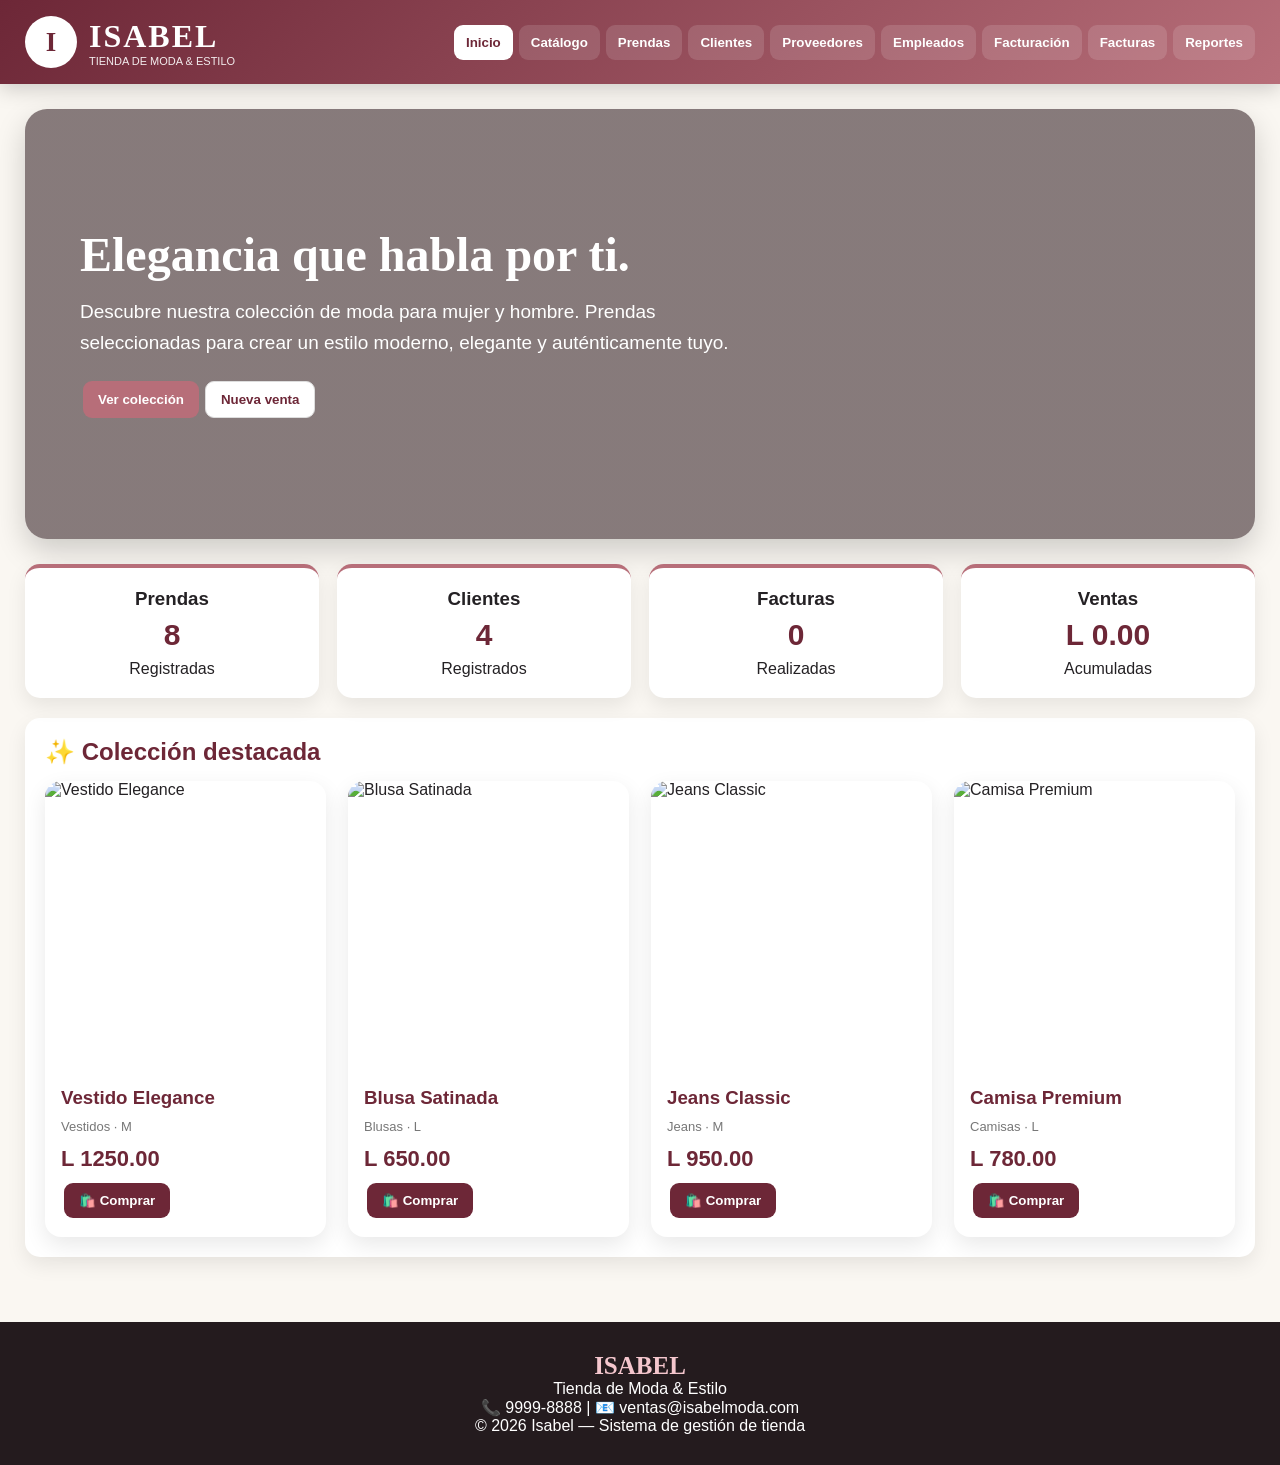
==== commit 22f11e02: "Add files via upload" ====
--- a/index.html
+++ b/index.html
@@ -1,2280 +1,3949 @@
-```html
 <!DOCTYPE html>
 <html lang="es">
 <head>
-
-    <meta charset="UTF-8">
-    <link rel="stylesheet" href="style.css">
-    <meta name="viewport" content="width=device-width, initial-scale=1.0">
-
-    <title> OmniMarket | Supermercado</title>
-
-    <!-- ==================================================
-        FUENTES
-    ================================================== -->
-
-    <link rel="preconnect" href="https://fonts.googleapis.com">
-
-    <link rel="preconnect"
-        href="https://fonts.gstatic.com"
-        crossorigin>
-
-    <link href="https://fonts.googleapis.com/css2?family=Montserrat:wght@400;500;600;700;800;900&display=swap"
-        rel="stylesheet">
-
-
-    <!-- ==================================================
-        ICONOS
-    ================================================== -->
-
-    <link rel="stylesheet"
-        href="https://cdnjs.cloudflare.com/ajax/libs/font-awesome/6.5.2/css/all.min.css">
-
-
+<meta charset="UTF-8">
+<meta name="viewport" content="width=device-width, initial-scale=1.0">
+
+<title>ISABEL | Tienda de Moda</title>
+
+<style>
+
+*{
+    box-sizing:border-box;
+    margin:0;
+    padding:0;
+}
+
+:root{
+    --rosa:#b76e79;
+    --rosa-claro:#f7e7e9;
+    --vino:#6d2737;
+    --crema:#faf7f2;
+    --negro:#242124;
+    --gris:#777;
+    --blanco:#fff;
+    --verde:#198754;
+    --rojo:#dc3545;
+    --azul:#3567a8;
+    --amarillo:#d99a00;
+}
+
+body{
+    font-family:Arial,Helvetica,sans-serif;
+    background:var(--crema);
+    color:var(--negro);
+}
+
+/* =========================
+   HEADER
+========================= */
+
+header{
+    background:linear-gradient(135deg,#6d2737,#b76e79);
+    color:white;
+    padding:16px 25px;
+    position:sticky;
+    top:0;
+    z-index:1000;
+    box-shadow:0 5px 20px rgba(0,0,0,.18);
+}
+
+.header-content{
+    max-width:1400px;
+    margin:auto;
+    display:flex;
+    align-items:center;
+    justify-content:space-between;
+    gap:20px;
+}
+
+.logo{
+    display:flex;
+    align-items:center;
+    gap:12px;
+}
+
+.logo-icon{
+    width:52px;
+    height:52px;
+    background:white;
+    color:var(--vino);
+    border-radius:50%;
+    display:flex;
+    align-items:center;
+    justify-content:center;
+    font-family:Georgia,serif;
+    font-size:27px;
+    font-weight:bold;
+}
+
+.logo h1{
+    font-family:Georgia,serif;
+    letter-spacing:2px;
+}
+
+.logo p{
+    font-size:11px;
+    opacity:.9;
+}
+
+nav{
+    display:flex;
+    flex-wrap:wrap;
+    justify-content:center;
+    gap:6px;
+}
+
+nav button{
+    border:0;
+    background:rgba(255,255,255,.13);
+    color:white;
+    padding:10px 12px;
+    border-radius:9px;
+    cursor:pointer;
+    font-weight:bold;
+}
+
+nav button:hover,
+nav button.active{
+    background:white;
+    color:var(--vino);
+}
+
+/* =========================
+   GENERAL
+========================= */
+
+.container{
+    max-width:1400px;
+    margin:auto;
+    padding:25px;
+}
+
+.section{
+    display:none;
+}
+
+.section.active{
+    display:block;
+}
+
+.section-title{
+    display:flex;
+    justify-content:space-between;
+    align-items:center;
+    flex-wrap:wrap;
+    gap:12px;
+    margin-bottom:20px;
+}
+
+.section-title h2{
+    color:var(--vino);
+    font-family:Georgia,serif;
+}
+
+.btn{
+    border:0;
+    padding:10px 15px;
+    border-radius:9px;
+    cursor:pointer;
+    font-weight:bold;
+    margin:3px;
+    transition:.2s;
+}
+
+.btn:hover{
+    transform:translateY(-2px);
+}
+
+.btn-primary{
+    background:var(--vino);
+    color:white;
+}
+
+.btn-rosa{
+    background:var(--rosa);
+    color:white;
+}
+
+.btn-blue{
+    background:var(--azul);
+    color:white;
+}
+
+.btn-danger{
+    background:var(--rojo);
+    color:white;
+}
+
+.btn-warning{
+    background:var(--amarillo);
+    color:white;
+}
+
+.btn-success{
+    background:var(--verde);
+    color:white;
+}
+
+.btn-secondary{
+    background:#6c757d;
+    color:white;
+}
+
+.btn-light{
+    background:white;
+    color:var(--vino);
+    border:1px solid #ddd;
+}
+
+/* =========================
+   HERO
+========================= */
+
+.hero{
+    min-height:430px;
+    border-radius:22px;
+    padding:55px;
+    margin-bottom:25px;
+    background:
+      linear-gradient(rgba(40,20,25,.55),rgba(40,20,25,.55)),
+      url("https://images.unsplash.com/photo-1496747611176-843222e1e57c?auto=format&fit=crop&w=1600&q=85")
+      center/cover;
+    color:white;
+    display:flex;
+    flex-direction:column;
+    justify-content:center;
+    box-shadow:0 12px 30px rgba(0,0,0,.18);
+}
+
+.hero h2{
+    font-family:Georgia,serif;
+    font-size:48px;
+    margin-bottom:15px;
+}
+
+.hero p{
+    max-width:650px;
+    font-size:19px;
+    line-height:1.6;
+    margin-bottom:20px;
+}
+
+.hero-buttons{
+    display:flex;
+    flex-wrap:wrap;
+}
+
+/* =========================
+   STATS
+========================= */
+
+.cards{
+    display:grid;
+    grid-template-columns:repeat(auto-fit,minmax(190px,1fr));
+    gap:18px;
+    margin:20px 0;
+}
+
+.card{
+    background:white;
+    border-radius:15px;
+    padding:20px;
+    box-shadow:0 8px 20px rgba(0,0,0,.08);
+}
+
+.stat-card{
+    text-align:center;
+    border-top:4px solid var(--rosa);
+}
+
+.stat-number{
+    color:var(--vino);
+    font-size:30px;
+    font-weight:bold;
+    margin:8px;
+}
+
+/* =========================
+   CATALOGO
+========================= */
+
+.search-box{
+    background:white;
+    padding:15px;
+    border-radius:14px;
+    display:grid;
+    grid-template-columns:2fr 1fr 1fr;
+    gap:10px;
+    margin-bottom:20px;
+    box-shadow:0 5px 15px rgba(0,0,0,.07);
+}
+
+input,
+select,
+textarea{
+    width:100%;
+    padding:11px;
+    border:1px solid #d8d0d0;
+    border-radius:8px;
+    outline:none;
+    background:white;
+}
+
+input:focus,
+select:focus,
+textarea:focus{
+    border-color:var(--rosa);
+}
+
+.product-grid{
+    display:grid;
+    grid-template-columns:repeat(auto-fill,minmax(230px,1fr));
+    gap:22px;
+}
+
+.product-card{
+    background:white;
+    border-radius:16px;
+    overflow:hidden;
+    box-shadow:0 8px 22px rgba(0,0,0,.09);
+    transition:.3s;
+}
+
+.product-card:hover{
+    transform:translateY(-5px);
+}
+
+.product-image{
+    width:100%;
+    height:290px;
+    object-fit:cover;
+    display:block;
+}
+
+.product-info{
+    padding:16px;
+}
+
+.product-info h3{
+    color:var(--vino);
+    margin-bottom:7px;
+}
+
+.product-meta{
+    color:var(--gris);
+    font-size:13px;
+    line-height:1.7;
+}
+
+.price{
+    color:var(--vino);
+    font-size:22px;
+    font-weight:bold;
+    margin:8px 0;
+}
+
+.stock-ok{
+    color:var(--verde);
+    font-weight:bold;
+}
+
+.stock-low{
+    color:var(--rojo);
+    font-weight:bold;
+}
+
+/* =========================
+   FORMULARIOS
+========================= */
+
+.form-card{
+    background:white;
+    border-radius:15px;
+    padding:22px;
+    margin-bottom:20px;
+    box-shadow:0 8px 20px rgba(0,0,0,.08);
+}
+
+.form-grid{
+    display:grid;
+    grid-template-columns:repeat(auto-fit,minmax(210px,1fr));
+    gap:15px;
+}
+
+.form-group{
+    display:flex;
+    flex-direction:column;
+    gap:6px;
+}
+
+.form-group label{
+    font-weight:bold;
+    font-size:14px;
+}
+
+/* =========================
+   TABLAS
+========================= */
+
+.table-container{
+    overflow-x:auto;
+    background:white;
+    border-radius:15px;
+    box-shadow:0 8px 20px rgba(0,0,0,.08);
+}
+
+table{
+    width:100%;
+    border-collapse:collapse;
+    min-width:800px;
+}
+
+th{
+    background:var(--vino);
+    color:white;
+    padding:12px;
+    text-align:left;
+}
+
+td{
+    padding:11px;
+    border-bottom:1px solid #eee;
+}
+
+tr:hover{
+    background:#fff7f8;
+}
+
+/* =========================
+   ALERTAS
+========================= */
+
+.alert{
+    padding:13px;
+    border-radius:9px;
+    margin:10px 0;
+    font-weight:bold;
+}
+
+.alert-warning{
+    background:#fff3cd;
+    color:#664d03;
+}
+
+.alert-success{
+    background:#d1e7dd;
+    color:#0f5132;
+}
+
+.alert-danger{
+    background:#f8d7da;
+    color:#842029;
+}
+
+/* =========================
+   CARRITO
+========================= */
+
+.cart-summary{
+    background:white;
+    padding:20px;
+    border-radius:15px;
+    max-width:400px;
+    margin:20px 0 20px auto;
+    box-shadow:0 8px 20px rgba(0,0,0,.08);
+}
+
+.total-line{
+    display:flex;
+    justify-content:space-between;
+    padding:7px 0;
+}
+
+.grand-total{
+    border-top:2px solid var(--vino);
+    padding-top:12px;
+    color:var(--vino);
+    font-size:22px;
+    font-weight:bold;
+}
+
+/* =========================
+   MODAL
+========================= */
+
+.modal{
+    display:none;
+    position:fixed;
+    inset:0;
+    background:rgba(0,0,0,.6);
+    z-index:3000;
+    align-items:center;
+    justify-content:center;
+    padding:20px;
+}
+
+.modal.show{
+    display:flex;
+}
+
+.modal-content{
+    background:white;
+    width:100%;
+    max-width:700px;
+    max-height:90vh;
+    overflow:auto;
+    border-radius:18px;
+    padding:25px;
+}
+
+.modal-header{
+    display:flex;
+    justify-content:space-between;
+    margin-bottom:20px;
+}
+
+.close{
+    border:0;
+    width:35px;
+    height:35px;
+    border-radius:50%;
+    cursor:pointer;
+}
+
+/* =========================
+   FACTURA
+========================= */
+
+.invoice{
+    background:white;
+    max-width:900px;
+    margin:auto;
+    padding:30px;
+    border-radius:12px;
+}
+
+.invoice-header{
+    display:flex;
+    justify-content:space-between;
+    gap:20px;
+    border-bottom:3px solid var(--vino);
+    padding-bottom:15px;
+    margin-bottom:20px;
+}
+
+.invoice-title{
+    font-family:Georgia,serif;
+    font-size:30px;
+    color:var(--vino);
+}
+
+.invoice-total{
+    max-width:320px;
+    margin-left:auto;
+    margin-top:20px;
+}
+
+.invoice-total div{
+    display:flex;
+    justify-content:space-between;
+    padding:7px;
+}
+
+.invoice-total .total{
+    border-top:2px solid var(--vino);
+    color:var(--vino);
+    font-size:22px;
+    font-weight:bold;
+}
+
+/* =========================
+   FOOTER
+========================= */
+
+footer{
+    background:#241b1e;
+    color:white;
+    text-align:center;
+    padding:30px;
+    margin-top:40px;
+}
+
+footer h3{
+    font-family:Georgia,serif;
+    color:#f4c6cd;
+    font-size:25px;
+}
+
+/* =========================
+   RESPONSIVE
+========================= */
+
+@media(max-width:900px){
+
+    .header-content{
+        flex-direction:column;
+    }
+
+    nav{
+        width:100%;
+    }
+
+    .hero{
+        padding:35px 25px;
+    }
+
+    .hero h2{
+        font-size:34px;
+    }
+
+    .search-box{
+        grid-template-columns:1fr;
+    }
+
+}
+
+@media(max-width:600px){
+
+    .container{
+        padding:15px;
+    }
+
+    .hero{
+        min-height:400px;
+    }
+
+    .hero h2{
+        font-size:29px;
+    }
+
+    .product-image{
+        height:350px;
+    }
+
+}
+
+/* =========================
+   PRINT
+========================= */
+
+@media print{
+
+    body{
+        background:white;
+    }
+
+    header,
+    footer,
+    nav,
+    .no-print,
+    .btn{
+        display:none!important;
+    }
+
+    .section{
+        display:none!important;
+    }
+
+    #facturaVista{
+        display:block!important;
+    }
+
+    .invoice{
+        box-shadow:none;
+        max-width:none;
+    }
+
+}
+
+</style>
 </head>
 
-
 <body>
 
-
-<!-- =========================================================
-    PANTALLA DE CARGA
-========================================================= -->
-
-<div id="loader">
-
-    <div class="loader-content">
-
-        <div class="loader-logo">
-
-            <i class="fa-solid fa-cart-shopping"></i>
-
-        </div>
-
-        <h1>
-            OmniMarket
-        </h1>
-
-        <p>
-            Preparando tu supermercado...
-        </p>
-
-        <div class="loader-bar">
-
-            <div class="loader-progress"></div>
-
-        </div>
-
-    </div>
-
-</div>
-
-
-<!-- =========================================================
-    BARRA SUPERIOR
-========================================================= -->
-
-<div class="topbar">
-
-    <div>
-
-        <i class="fa-solid fa-location-dot"></i>
-
-        Compra local, recibe en casa
-
-    </div>
-
-    <div class="topbar-right">
-
-        <span>
-            <i class="fa-solid fa-phone"></i>
-            +504 2222-7890
-        </span>
-
-        <span>
-            <i class="fa-solid fa-clock"></i>
-            Atención 7:00 AM - 9:00 PM
-        </span>
-
-        <span>
-            <i class="fa-solid fa-truck"></i>
-            Entregas
-        </span>
-
-    </div>
-
-</div>
-
-
-<!-- =========================================================
-    NAVBAR
-========================================================= -->
-
 <header>
 
-<nav class="navbar">
-
-
-    <a href="#inicio" class="logo">
-
-        <div class="logo-icon">
-
-            <i class="fa-solid fa-basket-shopping"></i>
-
-        </div>
-
-        <div>
-
-            Onmi<span>Market</span>
-
-        </div>
-
-    </a>
-
-
-    <ul class="nav-menu">
-
-
-        <li>
-
-            <a href="#inicio">
-                Inicio
-            </a>
-
-        </li>
-
-
-        <!-- PRODUCTOS -->
-
-        <li class="dropdown">
-
-            <a href="#productos">
-
-                Productos
-
-                <i class="fa-solid fa-chevron-down"></i>
-
-            </a>
-
-
-            <div class="dropdown-menu">
-
-                <a href="#categorias">
-
-                    <i class="fa-solid fa-boxes-stacked"></i>
-
-                    Todas las categorías
-
-                </a>
-
-                <a href="#productos">
-
-                    <i class="fa-solid fa-apple-whole"></i>
-
-                    Frutas y verduras
-
-                </a>
-
-                <a href="#productos">
-
-                    <i class="fa-solid fa-drumstick-bite"></i>
-
-                    Carnes
-
-                </a>
-
-                <a href="#productos">
-
-                    <i class="fa-solid fa-cheese"></i>
-
-                    Lácteos
-
-                </a>
-
-                <a href="#productos">
-
-                    <i class="fa-solid fa-bread-slice"></i>
-
-                    Panadería
-
-                </a>
-
-                <a href="#productos">
-
-                    <i class="fa-solid fa-soap"></i>
-
-                    Limpieza
-
-                </a>
-
-            </div>
-
-        </li>
-
-
-        <!-- OFERTAS -->
-
-        <li class="dropdown">
-
-            <a href="#ofertas">
-
-                Ofertas
-
-                <i class="fa-solid fa-chevron-down"></i>
-
-            </a>
-
-
-            <div class="dropdown-menu">
-
-                <a href="#ofertas">
-
-                    <i class="fa-solid fa-percent"></i>
-
-                    Descuentos del día
-
-                </a>
-
-                <a href="#ofertas">
-
-                    <i class="fa-solid fa-fire"></i>
-
-                    Ofertas especiales
-
-                </a>
-
-                <a href="#ofertas">
-
-                    <i class="fa-solid fa-star"></i>
-
-                    Productos destacados
-
-                </a>
-
-            </div>
-
-        </li>
-
-
-        <!-- PRECIOS -->
-
-        <li>
-
-            <a href="#precios">
-                Precios regionales
-            </a>
-
-        </li>
-
-
-        <!-- PLANES -->
-
-        <li>
-
-            <a href="#planes">
-                Planes alimenticios
-            </a>
-
-        </li>
-
-
-        <!-- FACTURAS -->
-
-        <li>
-
-            <a href="#facturas">
-                Facturas
-            </a>
-
-        </li>
-
-
-        <!-- CARRITO -->
-
-        <li>
-
-            <a href="#carrito"
-            class="cart-button">
-
-                <i class="fa-solid fa-cart-shopping"></i>
-
-                Carrito
-
-                <span id="cartCount">
-                    0
-                </span>
-
-            </a>
-
-        </li>
-
-    </ul>
+<div class="header-content">
+
+<div class="logo">
+
+<div class="logo-icon">
+I
+</div>
+
+<div>
+<h1>ISABEL</h1>
+<p>TIENDA DE MODA & ESTILO</p>
+</div>
+
+</div>
+
+<nav>
+
+<button class="active"
+onclick="mostrarSeccion('inicio',this)">
+Inicio
+</button>
+
+<button onclick="mostrarSeccion('catalogo',this)">
+Catálogo
+</button>
+
+<button onclick="mostrarSeccion('productos',this)">
+Prendas
+</button>
+
+<button onclick="mostrarSeccion('clientes',this)">
+Clientes
+</button>
+
+<button onclick="mostrarSeccion('proveedores',this)">
+Proveedores
+</button>
+
+<button onclick="mostrarSeccion('empleados',this)">
+Empleados
+</button>
+
+<button onclick="mostrarSeccion('facturacion',this)">
+Facturación
+</button>
+
+<button onclick="mostrarSeccion('historial',this)">
+Facturas
+</button>
+
+<button onclick="mostrarSeccion('reportes',this)">
+Reportes
+</button>
 
 </nav>
 
+</div>
+
 </header>
 
 
-<!-- =========================================================
-    HERO
-========================================================= -->
-
-<section class="hero" id="inicio">
-
-    <div class="hero-content">
-
-        <div class="hero-text">
-
-
-            <div class="hero-label">
-
-                <i class="fa-solid fa-star"></i>
-
-                Calidad, ahorro y comodidad
-
-            </div>
-
-
-            <h1>
-
-                Todo tu súper,
-
-                <br>
-
-                <span>en un solo lugar.</span>
-
-            </h1>
-
-
-            <p>
-
-                Descubre productos frescos, promociones,
-                precios regionales y opciones para organizar
-                tus compras de una manera rápida y sencilla.
-
-            </p>
-
-
-            <div class="hero-buttons">
-
-                <a href="#productos"
-                class="btn btn-primary">
-
-                    <i class="fa-solid fa-cart-shopping"></i>
-
-                    Comprar ahora
-
-                </a>
-
-
-                <a href="#ofertas"
-                class="btn btn-light">
-
-                    <i class="fa-solid fa-tag"></i>
-
-                    Ver ofertas
-
-                </a>
-
-            </div>
-
-        </div>
-
-    </div>
+<main class="container">
+
+<!-- =========================
+INICIO
+========================= -->
+
+<section id="inicio" class="section active">
+
+<div class="hero">
+
+<h2>Elegancia que habla por ti.</h2>
+
+<p>
+Descubre nuestra colección de moda para mujer y hombre.
+Prendas seleccionadas para crear un estilo moderno,
+elegante y auténticamente tuyo.
+</p>
+
+<div class="hero-buttons">
+
+<button class="btn btn-rosa"
+onclick="mostrarSeccionPorNombre('catalogo')">
+Ver colección
+</button>
+
+<button class="btn btn-light"
+onclick="mostrarSeccionPorNombre('facturacion')">
+Nueva venta
+</button>
+
+</div>
+
+</div>
+
+
+<div class="cards">
+
+<div class="card stat-card">
+<h3>Prendas</h3>
+<div class="stat-number" id="statProductos">0</div>
+<p>Registradas</p>
+</div>
+
+<div class="card stat-card">
+<h3>Clientes</h3>
+<div class="stat-number" id="statClientes">0</div>
+<p>Registrados</p>
+</div>
+
+<div class="card stat-card">
+<h3>Facturas</h3>
+<div class="stat-number" id="statFacturas">0</div>
+<p>Realizadas</p>
+</div>
+
+<div class="card stat-card">
+<h3>Ventas</h3>
+<div class="stat-number" id="statVentas">
+L 0.00
+</div>
+<p>Acumuladas</p>
+</div>
+
+</div>
+
+
+<div class="card">
+
+<h2 style="color:#6d2737;margin-bottom:15px;">
+✨ Colección destacada
+</h2>
+
+<div id="destacados"
+class="product-grid">
+</div>
+
+</div>
 
 </section>
 
 
-<!-- =========================================================
-    ACCIONES RÁPIDAS
-========================================================= -->
-
-<div class="quick-actions">
-
-
-    <a href="#productos"
-    class="quick-card">
-
-        <i class="fa-solid fa-cart-shopping"></i>
-
-        <h3>
-            Comprar en línea
-        </h3>
-
-        <p>
-            Agrega productos a tu carrito
-        </p>
-
-    </a>
-
-
-    <a href="#ofertas"
-    class="quick-card">
-
-        <i class="fa-solid fa-percent"></i>
-
-        <h3>
-            Ofertas
-        </h3>
-
-        <p>
-            Descubre descuentos especiales
-        </p>
-
-    </a>
-
-
-    <a href="#precios"
-    class="quick-card">
-
-        <i class="fa-solid fa-location-dot"></i>
-
-        <h3>
-            Precios regionales
-        </h3>
-
-        <p>
-            Selecciona tu ciudad
-        </p>
-
-    </a>
-
-
-    <a href="#facturas"
-       class="quick-card">
-
-        <i class="fa-solid fa-file-invoice"></i>
-
-        <h3>
-            Mi factura
-        </h3>
-
-        <p>
-            Consulta tus comprobantes
-        </p>
-
-    </a>
-
-
-</div>
-
-
-<!-- =========================================================
-    CATEGORÍAS
-========================================================= -->
-
-<section class="section categories"
-        id="categorias">
-
-
-    <div class="section-title">
-
-        <small>
-            Explora
-        </small>
-
-        <h2>
-            Categorías populares
-        </h2>
-
-        <p>
-            Encuentra rápidamente lo que necesitas para
-            tu hogar y tus compras semanales.
-        </p>
-
-    </div>
-
-
-    <div class="category-grid">
-
-
-        <div class="category">
-
-            <div class="category-icon">
-
-                <i class="fa-solid fa-apple-whole"></i>
-
-            </div>
-
-            <h3>
-                Frutas y verduras
-            </h3>
-
-        </div>
-
-
-        <div class="category">
-
-            <div class="category-icon">
-
-                <i class="fa-solid fa-drumstick-bite"></i>
-
-            </div>
-
-            <h3>
-                Carnes
-            </h3>
-
-        </div>
-
-
-        <div class="category">
-
-            <div class="category-icon">
-
-                <i class="fa-solid fa-cheese"></i>
-
-            </div>
-
-            <h3>
-                Lácteos
-            </h3>
-
-        </div>
-
-
-        <div class="category">
-
-            <div class="category-icon">
-
-                <i class="fa-solid fa-bread-slice"></i>
-
-            </div>
-
-            <h3>
-                Panadería
-            </h3>
-
-        </div>
-
-
-        <div class="category">
-
-            <div class="category-icon">
-
-                <i class="fa-solid fa-bottle-water"></i>
-
-            </div>
-
-            <h3>
-                Bebidas
-            </h3>
-
-        </div>
-
-
-        <div class="category">
-
-            <div class="category-icon">
-
-                <i class="fa-solid fa-soap"></i>
-
-            </div>
-
-            <h3>
-                Limpieza
-            </h3>
-
-        </div>
-
-
-    </div>
+<!-- =========================
+CATALOGO
+========================= -->
+
+<section id="catalogo" class="section">
+
+<div class="section-title">
+
+<h2>✨ Catálogo Isabel</h2>
+
+<button class="btn btn-primary"
+onclick="mostrarSeccionPorNombre('facturacion')">
+
+🛍️ Ir a facturación
+
+</button>
+
+</div>
+
+
+<div class="search-box">
+
+<input
+id="buscarCatalogo"
+placeholder="🔎 Buscar vestido, blusa, jeans..."
+oninput="renderCatalogo()">
+
+<select id="filtroCategoria"
+onchange="renderCatalogo()">
+
+<option value="">Todas las categorías</option>
+<option>Vestidos</option>
+<option>Blusas</option>
+<option>Jeans</option>
+<option>Pantalones</option>
+<option>Camisas</option>
+<option>Conjuntos</option>
+<option>Chaquetas</option>
+<option>Accesorios</option>
+
+</select>
+
+<select id="filtroGenero"
+onchange="renderCatalogo()">
+
+<option value="">Todos</option>
+<option>Mujer</option>
+<option>Hombre</option>
+<option>Unisex</option>
+
+</select>
+
+</div>
+
+
+<div id="catalogoGrid"
+class="product-grid">
+</div>
 
 </section>
 
 
-<!-- =========================================================
-    PRODUCTOS
-========================================================= -->
-
-<section class="section products"
-        id="productos">
-
-
-    <div class="section-title">
-
-        <small>
-            Compra inteligente
-        </small>
-
-        <h2>
-            Productos destacados
-        </h2>
-
-        <p>
-            Selecciona tus productos favoritos y agrégalos
-            al carrito de compras.
-        </p>
-
-    </div>
-
-
-    <div class="product-grid">
-
-
-        <!-- PRODUCTO 1 -->
-
-        <div class="product-card">
-
-            <span class="discount">
-                -20%
-            </span>
-
-            <img
-                class="product-image"
-                src="https://images.unsplash.com/photo-1586201375761-83865001e31c?auto=format&fit=crop&w=700&q=80"
-                alt="Arroz">
-
-            <div class="product-info">
-
-                <span class="product-category">
-                    Abarrotes
-                </span>
-
-                <h3>
-                    Arroz Premium
-                </h3>
-
-                <p>
-                    Presentación familiar.
-                </p>
-
-                <div class="product-price">
-
-                    <div>
-
-                        <span class="price">
-                            L 42.00
-                        </span>
-
-                        <span class="old-price">
-                            L 52.00
-                        </span>
-
-                    </div>
-
-                    <button
-                        class="add-button"
-                        onclick="agregarCarrito('Arroz Premium',42)">
-
-                        <i class="fa-solid fa-plus"></i>
-
-                    </button>
-
-                </div>
-
-            </div>
-
-        </div>
-
-
-        <!-- PRODUCTO 2 -->
-
-        <div class="product-card">
-
-            <span class="discount">
-                -15%
-            </span>
-
-            <img
-                class="product-image"
-                src="https://images.unsplash.com/photo-1542838132-92c53300491e?auto=format&fit=crop&w=700&q=80"
-                alt="Verduras">
-
-            <div class="product-info">
-
-                <span class="product-category">
-                    Frescos
-                </span>
-
-                <h3>
-                    Canasta de verduras
-                </h3>
-
-                <p>
-                    Selección de vegetales frescos.
-                </p>
-
-                <div class="product-price">
-
-                    <div>
-
-                        <span class="price">
-                            L 89.00
-                        </span>
-
-                        <span class="old-price">
-                            L 105.00
-                        </span>
-
-                    </div>
-
-                    <button
-                        class="add-button"
-                        onclick="agregarCarrito('Canasta de verduras',89)">
-
-                        <i class="fa-solid fa-plus"></i>
-
-                    </button>
-
-                </div>
-
-            </div>
-
-        </div>
-
-
-        <!-- PRODUCTO 3 -->
-
-        <div class="product-card">
-
-            <img
-                class="product-image"
-                src="https://images.unsplash.com/photo-1550583724-b2692b85b150?auto=format&fit=crop&w=700&q=80"
-                alt="Leche">
-
-            <div class="product-info">
-
-                <span class="product-category">
-                    Lácteos
-                </span>
-
-                <h3>
-                    Leche Familiar
-                </h3>
-
-                <p>
-                    Producto de consumo familiar.
-                </p>
-
-                <div class="product-price">
-
-                    <div>
-
-                        <span class="price">
-                            L 38.00
-                        </span>
-
-                    </div>
-
-                    <button
-                        class="add-button"
-                        onclick="agregarCarrito('Leche Familiar',38)">
-
-                        <i class="fa-solid fa-plus"></i>
-
-                    </button>
-
-                </div>
-
-            </div>
-
-        </div>
-
-
-        <!-- PRODUCTO 4 -->
-
-        <div class="product-card">
-
-            <span class="discount">
-                -10%
-            </span>
-
-            <img
-                class="product-image"
-                src="https://images.unsplash.com/photo-1509440159596-0249088772ff?auto=format&fit=crop&w=700&q=80"
-                alt="Pan">
-
-            <div class="product-info">
-
-                <span class="product-category">
-                    Panadería
-                </span>
-
-                <h3>
-                    Pan Familiar
-                </h3>
-
-                <p>
-                    Pan fresco para compartir.
-                </p>
-
-                <div class="product-price">
-
-                    <div>
-
-                        <span class="price">
-                            L 55.00
-                        </span>
-
-                        <span class="old-price">
-                            L 61.00
-                        </span>
-
-                    </div>
-
-                    <button
-                        class="add-button"
-                        onclick="agregarCarrito('Pan Familiar',55)">
-
-                        <i class="fa-solid fa-plus"></i>
-
-                    </button>
-
-                </div>
-
-            </div>
-
-        </div>
-
-
-    </div>
+<!-- =========================
+PRODUCTOS
+========================= -->
+
+<section id="productos" class="section">
+
+<div class="section-title">
+
+<h2>👗 Gestión de Prendas</h2>
+
+<button class="btn btn-primary"
+onclick="abrirModalProducto()">
+
++ Agregar prenda
+
+</button>
+
+</div>
+
+
+<div class="table-container">
+
+<table>
+
+<thead>
+
+<tr>
+
+<th>ID</th>
+<th>Prenda</th>
+<th>Categoría</th>
+<th>Género</th>
+<th>Talla</th>
+<th>Color</th>
+<th>Precio</th>
+<th>Stock</th>
+<th>Proveedor</th>
+<th>Acciones</th>
+
+</tr>
+
+</thead>
+
+<tbody id="tablaProductos">
+</tbody>
+
+</table>
+
+</div>
 
 </section>
 
 
-<!-- =========================================================
-    OFERTAS
-========================================================= -->
-
-<section class="section offers"
-        id="ofertas">
-
-
-    <div class="section-title">
-
-        <small>
-            Ahorra más
-        </small>
-
-        <h2>
-            Ofertas y descuentos
-        </h2>
-
-        <p>
-            Promociones demostrativas para organizar una
-            sección de ofertas en tu supermercado.
-        </p>
-
-    </div>
-
-
-    <div class="offer-grid">
-
-
-        <div class="offer-card"
-            style="
-            background-image:
-            url('https://images.unsplash.com/photo-1542838132-92c53300491e?auto=format&fit=crop&w=900&q=80');
-            ">
-
-            <div class="offer-content">
-
-                <span>
-                    OFERTA
-                </span>
-
-                <h3>
-                    Frescos de la semana
-                </h3>
-
-                <p>
-                    Selección de frutas y verduras.
-                </p>
-
-                <button
-                    class="btn btn-orange"
-                    onclick="mostrarMensaje('Oferta de frescos seleccionada')">
-
-                    Ver productos
-
-                </button>
-
-            </div>
-
-        </div>
-
-
-        <div class="offer-card"
-            style="
-            background-image:
-            url('https://images.unsplash.com/photo-1556761223-4c4282c73f77?auto=format&fit=crop&w=900&q=80');
-            ">
-
-            <div class="offer-content">
-
-                <span>
-                    AHORRO
-                </span>
-
-                <h3>
-                    Compra familiar
-                </h3>
-
-                <p>
-                    Combos para compras del hogar.
-                </p>
-
-                <button
-                    class="btn btn-orange"
-                    onclick="mostrarMensaje('Combo familiar seleccionado')">
-
-                    Ver combo
-
-                </button>
-
-            </div>
-
-        </div>
-
-
-        <div class="offer-card"
-            style="
-            background-image:
-            url('https://images.unsplash.com/photo-1601598851547-4302969d99d1?auto=format&fit=crop&w=900&q=80');
-            ">
-
-            <div class="offer-content">
-
-                <span>
-                    ESPECIAL
-                </span>
-
-                <h3>
-                    Ahorro del día
-                </h3>
-
-                <p>
-                    Productos seleccionados con descuento.
-                </p>
-
-                <button
-                    class="btn btn-orange"
-                    onclick="mostrarMensaje('Oferta del día seleccionada')">
-
-                    Aprovechar
-
-                </button>
-
-            </div>
-
-        </div>
-
-
-    </div>
+<!-- =========================
+CLIENTES
+========================= -->
+
+<section id="clientes" class="section">
+
+<div class="section-title">
+
+<h2>👥 Clientes</h2>
+
+<button class="btn btn-primary"
+onclick="abrirModalCliente()">
+
++ Agregar cliente
+
+</button>
+
+</div>
+
+
+<div class="table-container">
+
+<table>
+
+<thead>
+
+<tr>
+<th>ID</th>
+<th>Nombre</th>
+<th>DNI</th>
+<th>Teléfono</th>
+<th>Correo</th>
+<th>Dirección</th>
+<th>Acciones</th>
+</tr>
+
+</thead>
+
+<tbody id="tablaClientes">
+</tbody>
+
+</table>
+
+</div>
 
 </section>
 
 
-<!-- =========================================================
-    PRECIOS REGIONALES
-========================================================= -->
-
-<section class="section regional"
-        id="precios">
-
-
-    <div class="regional-content">
-
-
-        <div>
-
-            <small>
-                PRECIOS REGIONALES
-            </small>
-
-            <h2>
-                Compra según tu región
-            </h2>
-
-            <p>
-                Selecciona una ciudad para consultar precios
-                demostrativos y disponibilidad regional.
-                En una tienda real, los precios y existencias
-                pueden variar según la ubicación.
-            </p>
-
-            <button
-                class="btn btn-light"
-                onclick="actualizarRegion()">
-
-                <i class="fa-solid fa-location-crosshairs"></i>
-
-                Actualizar región
-
-            </button>
-
-        </div>
-
-
-        <div class="region-box">
-
-            <h3>
-                Selecciona tu ciudad
-            </h3>
-
-            <select id="region"
-                    onchange="cambiarRegion()">
-
-                <option value="tegucigalpa">
-                    Tegucigalpa
-                </option>
-
-                <option value="sps">
-                    San Pedro Sula
-                </option>
-
-                <option value="laCeiba">
-                    La Ceiba
-                </option>
-
-                <option value="choluteca">
-                    Choluteca
-                </option>
-
-            </select>
-
-
-            <div class="region-price">
-
-                <span>
-                    Arroz Premium
-                </span>
-
-                <strong id="precioArroz">
-                    L 42.00
-                </strong>
-
-            </div>
-
-
-            <div class="region-price">
-
-                <span>
-                    Leche Familiar
-                </span>
-
-                <strong id="precioLeche">
-                    L 38.00
-                </strong>
-
-            </div>
-
-
-            <div class="region-price">
-
-                <span>
-                    Canasta de verduras
-                </span>
-
-                <strong id="precioVerduras">
-                    L 89.00
-                </strong>
-
-            </div>
-
-
-            <div class="region-price">
-
-                <span>
-                    Pan Familiar
-                </span>
-
-                <strong id="precioPan">
-                    L 55.00
-                </strong>
-
-            </div>
-
-        </div>
-
-    </div>
+<!-- =========================
+PROVEEDORES
+========================= -->
+
+<section id="proveedores" class="section">
+
+<div class="section-title">
+
+<h2>🚚 Proveedores</h2>
+
+<button class="btn btn-primary"
+onclick="abrirModalProveedor()">
+
++ Agregar proveedor
+
+</button>
+
+</div>
+
+
+<div class="table-container">
+
+<table>
+
+<thead>
+
+<tr>
+<th>ID</th>
+<th>Empresa</th>
+<th>Contacto</th>
+<th>Teléfono</th>
+<th>Correo</th>
+<th>Producto suministrado</th>
+<th>Acciones</th>
+</tr>
+
+</thead>
+
+<tbody id="tablaProveedores">
+</tbody>
+
+</table>
+
+</div>
 
 </section>
 
 
-<!-- =========================================================
-    PLANES ALIMENTICIOS
-========================================================= -->
-
-<section class="section plans"
-        id="planes">
-
-
-    <div class="section-title">
-
-        <small>
-            Organización familiar
-        </small>
-
-        <h2>
-            Planes alimenticios
-        </h2>
-
-        <p>
-            Ideas de planificación de compras. No sustituyen
-            la orientación personalizada de un profesional.
-        </p>
-
-    </div>
-
-
-    <div class="plan-grid">
-
-
-        <div class="plan-card">
-
-            <div class="plan-icon">
-
-                <i class="fa-solid fa-seedling"></i>
-
-            </div>
-
-            <h3>
-                Plan Familiar
-            </h3>
-
-            <p>
-                Una lista general para organizar compras
-                de alimentos básicos del hogar.
-            </p>
-
-            <ul>
-
-                <li>
-                    <i class="fa-solid fa-check"></i>
-                    Frutas y verduras
-                </li>
-
-                <li>
-                    <i class="fa-solid fa-check"></i>
-                    Granos y cereales
-                </li>
-
-                <li>
-                    <i class="fa-solid fa-check"></i>
-                    Lácteos
-                </li>
-
-                <li>
-                    <i class="fa-solid fa-check"></i>
-                    Productos básicos
-                </li>
-
-            </ul>
-
-            <button
-                class="btn btn-primary"
-                onclick="mostrarMensaje('Plan Familiar seleccionado')">
-
-                Ver lista
-
-            </button>
-
-        </div>
-
-
-        <div class="plan-card">
-
-            <div class="plan-icon">
-
-                <i class="fa-solid fa-carrot"></i>
-
-            </div>
-
-            <h3>
-                Plan Frescos
-            </h3>
-
-            <p>
-                Orientado a organizar una compra variada
-                de productos frescos.
-            </p>
-
-            <ul>
-
-                <li>
-                    <i class="fa-solid fa-check"></i>
-                    Frutas
-                </li>
-
-                <li>
-                    <i class="fa-solid fa-check"></i>
-                    Vegetales
-                </li>
-
-                <li>
-                    <i class="fa-solid fa-check"></i>
-                    Hierbas
-                </li>
-
-                <li>
-                    <i class="fa-solid fa-check"></i>
-                    Productos de temporada
-                </li>
-
-            </ul>
-
-            <button
-                class="btn btn-primary"
-                onclick="mostrarMensaje('Plan Frescos seleccionado')">
-
-                Ver lista
-
-            </button>
-
-        </div>
-
-
-        <div class="plan-card">
-
-            <div class="plan-icon">
-
-                <i class="fa-solid fa-basket-shopping"></i>
-
-            </div>
-
-            <h3>
-                Plan Ahorro
-            </h3>
-
-            <p>
-                Ayuda a organizar una lista de compras
-                buscando promociones y productos básicos.
-            </p>
-
-            <ul>
-
-                <li>
-                    <i class="fa-solid fa-check"></i>
-                    Productos en oferta
-                </li>
-
-                <li>
-                    <i class="fa-solid fa-check"></i>
-                    Abarrotes
-                </li>
-
-                <li>
-                    <i class="fa-solid fa-check"></i>
-                    Productos familiares
-                </li>
-
-                <li>
-                    <i class="fa-solid fa-check"></i>
-                    Comparación regional
-                </li>
-
-            </ul>
-
-            <button
-                class="btn btn-primary"
-                onclick="mostrarMensaje('Plan Ahorro seleccionado')">
-
-                Ver lista
-
-            </button>
-
-        </div>
-
-
-    </div>
+<!-- =========================
+EMPLEADOS
+========================= -->
+
+<section id="empleados" class="section">
+
+<div class="section-title">
+
+<h2>👩‍💼 Empleados</h2>
+
+<button class="btn btn-primary"
+onclick="abrirModalEmpleado()">
+
++ Agregar empleado
+
+</button>
+
+</div>
+
+
+<div class="table-container">
+
+<table>
+
+<thead>
+
+<tr>
+<th>ID</th>
+<th>Nombre</th>
+<th>Cargo</th>
+<th>Teléfono</th>
+<th>Correo</th>
+<th>Estado</th>
+<th>Acciones</th>
+</tr>
+
+</thead>
+
+<tbody id="tablaEmpleados">
+</tbody>
+
+</table>
+
+</div>
 
 </section>
 
 
-<!-- =========================================================
-    FACTURAS
-========================================================= -->
-
-<section class="section invoices"
-        id="facturas">
-
-
-    <div class="section-title">
-
-        <small>
-            Compras
-        </small>
-
-        <h2>
-            Consulta tus facturas
-        </h2>
-
-        <p>
-            Introduce los datos de una compra para consultar
-            una factura demostrativa.
-        </p>
-
-    </div>
-
-
-    <div class="invoice-box">
-
-
-        <div class="invoice-info">
-
-            <h2>
-                Tus compras organizadas
-            </h2>
-
-            <p>
-                Esta sección puede conectarse posteriormente
-                a una base de datos para generar y consultar
-                facturas reales.
-            </p>
-
-            <ul class="invoice-list">
-
-                <li>
-                    <i class="fa-solid fa-check"></i>
-                    Historial de compras
-                </li>
-
-                <li>
-                    <i class="fa-solid fa-check"></i>
-                    Número de factura
-                </li>
-
-                <li>
-                    <i class="fa-solid fa-check"></i>
-                    Fecha de compra
-                </li>
-
-                <li>
-                    <i class="fa-solid fa-check"></i>
-                    Total pagado
-                </li>
-
-            </ul>
-
-        </div>
-
-
-        <div class="invoice-form">
-
-
-            <div class="form-group">
-
-                <label>
-                    Número de factura
-                </label>
-
-                <input
-                    id="numeroFactura"
-                    type="text"
-                    placeholder="Ej. NC-2026-000125">
-
-            </div>
-
-
-            <div class="form-group">
-
-                <label>
-                    Correo electrónico
-                </label>
-
-                <input
-                    id="correoFactura"
-                    type="email"
-                    placeholder="cliente@correo.com">
-
-            </div>
-
-
-            <button
-                class="btn btn-primary"
-                style="width:100%;"
-                onclick="consultarFactura()">
-
-                <i class="fa-solid fa-file-invoice"></i>
-
-                Consultar factura
-
-            </button>
-
-        </div>
-
-
-    </div>
+<!-- =========================
+FACTURACION
+========================= -->
+
+<section id="facturacion" class="section">
+
+<div class="section-title">
+
+<h2>🧾 Facturación</h2>
+
+<button class="btn btn-secondary"
+onclick="nuevaFactura()">
+
+Nueva factura
+
+</button>
+
+</div>
+
+
+<div class="form-card">
+
+<h3 style="color:#6d2737;margin-bottom:15px;">
+Datos de la venta
+</h3>
+
+<div class="form-grid">
+
+<div class="form-group">
+
+<label>Cliente</label>
+
+<select id="factCliente"
+onchange="mostrarDatosCliente()">
+</select>
+
+</div>
+
+
+<div class="form-group">
+
+<label>DNI</label>
+
+<input id="factDni" readonly>
+
+</div>
+
+
+<div class="form-group">
+
+<label>Fecha</label>
+
+<input type="date"
+id="factFecha">
+
+</div>
+
+
+<div class="form-group">
+
+<label>Número de factura</label>
+
+<input id="factNumero" readonly>
+
+</div>
+
+</div>
+
+</div>
+
+
+<div class="form-card">
+
+<div class="section-title">
+
+<h3 style="color:#6d2737;">
+Prendas de la venta
+</h3>
+
+<button class="btn btn-primary"
+onclick="agregarProductoFactura()">
+
++ Agregar prenda
+
+</button>
+
+</div>
+
+
+<div class="table-container">
+
+<table>
+
+<thead>
+
+<tr>
+<th>Prenda</th>
+<th>Talla</th>
+<th>Cantidad</th>
+<th>Precio</th>
+<th>Subtotal</th>
+<th>Acción</th>
+</tr>
+
+</thead>
+
+<tbody id="detalleFactura">
+</tbody>
+
+</table>
+
+</div>
+
+
+<div class="cart-summary">
+
+<div class="total-line">
+
+<span>Subtotal</span>
+
+<strong id="factSubtotal">
+L 0.00
+</strong>
+
+</div>
+
+
+<div class="total-line">
+
+<span>Descuento</span>
+
+<strong id="factDescuento">
+L 0.00
+</strong>
+
+</div>
+
+
+<div class="form-group">
+
+<label>Descuento (%)</label>
+
+<input
+type="number"
+id="descuentoPorcentaje"
+value="0"
+min="0"
+max="100"
+oninput="calcularFactura()">
+
+</div>
+
+
+<div class="total-line">
+
+<span>ISV (15%)</span>
+
+<strong id="factISV">
+L 0.00
+</strong>
+
+</div>
+
+
+<div class="total-line grand-total">
+
+<span>TOTAL</span>
+
+<strong id="factTotal">
+L 0.00
+</strong>
+
+</div>
+
+</div>
+
+
+<button class="btn btn-success"
+onclick="guardarFactura()">
+
+💾 Guardar factura
+
+</button>
+
+
+<button class="btn btn-blue"
+onclick="prepararImpresion()">
+
+🖨️ Imprimir
+
+</button>
+
+</div>
 
 </section>
 
 
-<!-- =========================================================
-    CARRITO
-========================================================= -->
-
-<section class="section cart-section"
-        id="carrito">
-
-
-    <div class="section-title">
-
-        <small>
-            Tu compra
-        </small>
-
-        <h2>
-            Carrito de compras
-        </h2>
-
-        <p>
-            Los productos agregados aparecerán aquí.
-        </p>
-
-    </div>
-
-
-    <div class="cart-box">
-
-
-        <div id="cartItems">
-
-            <p style="
-                text-align:center;
-                color:#89938e;
-                padding:30px;
-            ">
-
-                Tu carrito está vacío.
-
-            </p>
-
-        </div>
-
-
-        <div class="cart-total">
-
-            <span>
-                Total:
-            </span>
-
-            <span id="cartTotal">
-                L 0.00
-            </span>
-
-        </div>
-
-
-        <button
-            class="btn btn-primary"
-            style="
-                width:100%;
-                margin-top:20px;
-            "
-            onclick="finalizarCompra()">
-
-            <i class="fa-solid fa-credit-card"></i>
-
-            Continuar al pago
-
-        </button>
-
-    </div>
+<!-- =========================
+HISTORIAL
+========================= -->
+
+<section id="historial" class="section">
+
+<div class="section-title">
+
+<h2>📋 Historial de Facturas</h2>
+
+</div>
+
+
+<div class="table-container">
+
+<table>
+
+<thead>
+
+<tr>
+<th>Factura</th>
+<th>Fecha</th>
+<th>Cliente</th>
+<th>Total</th>
+<th>Acciones</th>
+</tr>
+
+</thead>
+
+<tbody id="tablaFacturas">
+</tbody>
+
+</table>
+
+</div>
 
 </section>
 
 
-<!-- =========================================================
-    ENTREGA
-========================================================= -->
-
-<section class="section delivery">
-
-
-    <div class="section-title">
-
-        <small>
-            Compra flexible
-        </small>
-
-        <h2>
-            Recibe tu pedido como prefieras
-        </h2>
-
-        <p>
-            Una estructura inspirada en opciones habituales
-            de supermercados digitales.
-        </p>
-
-    </div>
-
-
-    <div class="delivery-grid">
-
-
-        <div class="delivery-card">
-
-            <i class="fa-solid fa-truck-fast"></i>
-
-            <h3>
-                Delivery
-            </h3>
-
-            <p>
-                Recibe tus productos en la dirección indicada.
-            </p>
-
-        </div>
-
-
-        <div class="delivery-card">
-
-            <i class="fa-solid fa-store"></i>
-
-            <h3>
-                Pick-up
-            </h3>
-
-            <p>
-                Realiza tu pedido y recógelo en tienda.
-            </p>
-
-        </div>
-
-
-        <div class="delivery-card">
-
-            <i class="fa-solid fa-calendar-check"></i>
-
-            <h3>
-                Entrega programada
-            </h3>
-
-            <p>
-                Selecciona un horario disponible.
-            </p>
-
-        </div>
-
-
-        <div class="delivery-card">
-
-            <i class="fa-solid fa-headset"></i>
-
-            <h3>
-                Atención
-            </h3>
-
-            <p>
-                Nuestro equipo puede ayudarte con tu pedido.
-            </p>
-
-        </div>
-
-
-    </div>
+<!-- =========================
+REPORTES
+========================= -->
+
+<section id="reportes" class="section">
+
+<div class="section-title">
+
+<h2>📊 Reportes</h2>
+
+</div>
+
+
+<div class="cards">
+
+<div class="card stat-card">
+<h3>Prendas</h3>
+<div class="stat-number"
+id="repProductos">0</div>
+</div>
+
+<div class="card stat-card">
+<h3>Clientes</h3>
+<div class="stat-number"
+id="repClientes">0</div>
+</div>
+
+<div class="card stat-card">
+<h3>Proveedores</h3>
+<div class="stat-number"
+id="repProveedores">0</div>
+</div>
+
+<div class="card stat-card">
+<h3>Empleados</h3>
+<div class="stat-number"
+id="repEmpleados">0</div>
+</div>
+
+<div class="card stat-card">
+<h3>Facturas</h3>
+<div class="stat-number"
+id="repFacturas">0</div>
+</div>
+
+<div class="card stat-card">
+<h3>Ventas</h3>
+<div class="stat-number"
+id="repVentas">L 0.00</div>
+</div>
+
+</div>
+
+
+<div class="form-card">
+
+<h3 style="color:#6d2737;">
+⚠️ Prendas con poco inventario
+</h3>
+
+<div id="bajoStock"></div>
+
+</div>
 
 </section>
 
 
-<!-- =========================================================
-    NEWSLETTER
-========================================================= -->
-
-<div class="newsletter">
-
-
-    <div>
-
-        <h2>
-            Recibe nuestras ofertas
-        </h2>
-
-        <p>
-            Suscríbete para conocer promociones y novedades.
-        </p>
-
-    </div>
-
-
-    <form
-        class="newsletter-form"
-        onsubmit="suscribirse(event)">
-
-        <input
-            id="email"
-            type="email"
-            placeholder="Tu correo electrónico"
-            required>
-
-        <button class="btn btn-light">
-
-            Suscribirme
-
-        </button>
-
-    </form>
-
-
-</div>
-
-
-<!-- =========================================================
-    FOOTER
-========================================================= -->
+<!-- =========================
+VISTA FACTURA
+========================= -->
+
+<section id="facturaVista" class="section">
+
+<div class="invoice"
+id="contenidoFactura">
+
+<div class="invoice-header">
+
+<div>
+
+<div class="invoice-title">
+ISABEL
+</div>
+
+<p>TIENDA DE MODA & ESTILO</p>
+<p>📞 9999-8888</p>
+<p>📧 ventas@isabelmoda.com</p>
+
+</div>
+
+
+<div>
+
+<h2>FACTURA</h2>
+
+<p id="vistaNumero"></p>
+
+<p id="vistaFecha"></p>
+
+</div>
+
+</div>
+
+
+<p>
+
+<strong>Cliente:</strong>
+
+<span id="vistaCliente"></span>
+
+</p>
+
+<p>
+
+<strong>DNI:</strong>
+
+<span id="vistaDni"></span>
+
+</p>
+
+
+<table style="margin-top:20px;">
+
+<thead>
+
+<tr>
+
+<th>Prenda</th>
+<th>Cantidad</th>
+<th>Precio</th>
+<th>Subtotal</th>
+
+</tr>
+
+</thead>
+
+<tbody id="vistaDetalle">
+</tbody>
+
+</table>
+
+
+<div class="invoice-total">
+
+<div>
+
+<span>Subtotal</span>
+
+<strong id="vistaSubtotal"></strong>
+
+</div>
+
+<div>
+
+<span>Descuento</span>
+
+<strong id="vistaDescuento"></strong>
+
+</div>
+
+<div>
+
+<span>ISV 15%</span>
+
+<strong id="vistaISV"></strong>
+
+</div>
+
+<div class="total">
+
+<span>TOTAL</span>
+
+<strong id="vistaTotal"></strong>
+
+</div>
+
+</div>
+
+
+<p style="text-align:center;margin-top:40px;">
+
+Gracias por comprar en <strong>ISABEL</strong>.
+
+</p>
+
+</div>
+
+</section>
+
+</main>
+
 
 <footer>
 
-
-<div class="footer-grid">
-
-
-    <div class="footer-brand">
-
-
-        <a href="#inicio"
-        class="logo"
-        style="color:white;">
-
-            <div class="logo-icon">
-
-                <i class="fa-solid fa-basket-shopping"></i>
-
-            </div>
-
-            <div>
-
-                Onmi<span>Market</span>
-
-            </div>
-
-        </a>
-
-
-        <p>
-
-            Supermercado OmniMarket es un proyecto web
-            educativo y demostrativo creado para practicar
-            HTML, CSS en Visual Studio Code.
-
-        </p>
-
-
-        <div class="socials">
-
-            <a href="#">
-                <i class="fa-brands fa-facebook-f"></i>
-            </a>
-
-            <a href="#">
-                <i class="fa-brands fa-instagram"></i>
-            </a>
-
-            <a href="#">
-                <i class="fa-brands fa-tiktok"></i>
-            </a>
-
-            <a href="#">
-                <i class="fa-brands fa-whatsapp"></i>
-            </a>
-
-        </div>
-
-
-    </div>
-
-
-    <div>
-
-        <h3>
-            Categorías
-        </h3>
-
-        <ul>
-
-            <li>
-                <a href="#productos">
-                    Abarrotes
-                </a>
-            </li>
-
-            <li>
-                <a href="#productos">
-                    Frutas y verduras
-                </a>
-            </li>
-
-            <li>
-                <a href="#productos">
-                    Lácteos
-                </a>
-            </li>
-
-            <li>
-                <a href="#productos">
-                    Panadería
-                </a>
-            </li>
-
-            <li>
-                <a href="#productos">
-                    Limpieza
-                </a>
-            </li>
-
-        </ul>
-
-    </div>
-
-
-    <div>
-
-        <h3>
-            Servicios
-        </h3>
-
-        <ul>
-
-            <li>
-                <a href="#ofertas">
-                    Ofertas
-                </a>
-            </li>
-
-            <li>
-                <a href="#precios">
-                    Precios regionales
-                </a>
-            </li>
-
-            <li>
-                <a href="#planes">
-                    Planes alimenticios
-                </a>
-            </li>
-
-            <li>
-                <a href="#facturas">
-                    Facturas
-                </a>
-            </li>
-
-            <li>
-                <a href="#carrito">
-                    Carrito
-                </a>
-            </li>
-
-        </ul>
-
-    </div>
-
-
-    <div>
-
-        <h3>
-            Contacto
-        </h3>
-
-        <ul>
-
-            <li>
-                <i class="fa-solid fa-phone"></i>
-                +504 2222-7890
-            </li>
-
-            <li>
-                <i class="fa-solid fa-envelope"></i>
-                contacto@OmniMarket.demo
-            </li>
-
-            <li>
-                <i class="fa-solid fa-location-dot"></i>
-                Honduras
-            </li>
-
-            <li>
-                <i class="fa-solid fa-clock"></i>
-                7:00 AM - 9:00 PM
-            </li>
-
-        </ul>
-
-    </div>
-
-
-</div>
-
-
-<div class="copyright">
-
-    <p>
-        © 2026 Supermercado OmniMarket.
-        Proyecto académico y demostrativo.
-    </p>
-
-    <p>
-
-        <strong>
-            Creador: Davi Alexander Munguia Rodriguez
-        </strong>
-
-        <br>
-
-        HTML + CSS + |
-        Visual Studio Code
-
-    </p>
-
-    <p style="margin-top:8px;">
-
-        Teléfono ficticio:
-        +504 2222-7890 |
-        Correo:
-        contacto@OmniMarket.demo
-
-    </p>
-
-</div>
-
+<h3>ISABEL</h3>
+
+<p>
+Tienda de Moda & Estilo
+</p>
+
+<p>
+📞 9999-8888 |
+📧 ventas@isabelmoda.com
+</p>
+
+<p>
+© 2026 Isabel — Sistema de gestión de tienda
+</p>
 
 </footer>
 
 
-<!-- =========================================================
-    BOTÓN VOLVER ARRIBA
-========================================================= -->
-
-<button id="topButton"
-        onclick="window.scrollTo(0,0)">
-
-    <i class="fa-solid fa-arrow-up"></i>
-
-</button>
-
-
-<!-- =========================================================
-    JAVASCRIPT
-========================================================= -->
+<!-- =====================================================
+MODAL PRODUCTO
+===================================================== -->
+
+<div id="modalProducto" class="modal">
+
+<div class="modal-content">
+
+<div class="modal-header">
+
+<h2 id="tituloProducto">
+Agregar prenda
+</h2>
+
+<button class="close"
+onclick="cerrarModal('modalProducto')">
+×
+</button>
+
+</div>
+
+
+<input type="hidden"
+id="productoId">
+
+
+<div class="form-grid">
+
+
+<div class="form-group">
+
+<label>Nombre</label>
+
+<input id="productoNombre">
+
+</div>
+
+
+<div class="form-group">
+
+<label>Categoría</label>
+
+<select id="productoCategoria">
+
+<option>Vestidos</option>
+<option>Blusas</option>
+<option>Jeans</option>
+<option>Pantalones</option>
+<option>Camisas</option>
+<option>Conjuntos</option>
+<option>Chaquetas</option>
+<option>Accesorios</option>
+
+</select>
+
+</div>
+
+
+<div class="form-group">
+
+<label>Género</label>
+
+<select id="productoGenero">
+
+<option>Mujer</option>
+<option>Hombre</option>
+<option>Unisex</option>
+
+</select>
+
+</div>
+
+
+<div class="form-group">
+
+<label>Talla</label>
+
+<select id="productoTalla">
+
+<option>XS</option>
+<option>S</option>
+<option>M</option>
+<option>L</option>
+<option>XL</option>
+<option>XXL</option>
+<option>Única</option>
+
+</select>
+
+</div>
+
+
+<div class="form-group">
+
+<label>Color</label>
+
+<input id="productoColor">
+
+</div>
+
+
+<div class="form-group">
+
+<label>Precio</label>
+
+<input type="number"
+id="productoPrecio"
+min="0"
+step=".01">
+
+</div>
+
+
+<div class="form-group">
+
+<label>Stock</label>
+
+<input type="number"
+id="productoStock"
+min="0">
+
+</div>
+
+
+<div class="form-group">
+
+<label>Proveedor</label>
+
+<input id="productoProveedor">
+
+</div>
+
+
+<div class="form-group">
+
+<label>Imagen URL</label>
+
+<input id="productoImagen">
+
+</div>
+
+</div>
+
+
+<br>
+
+<button class="btn btn-primary"
+onclick="guardarProducto()">
+
+💾 Guardar
+
+</button>
+
+</div>
+
+</div>
+
+
+<!-- =====================================================
+MODAL CLIENTE
+===================================================== -->
+
+<div id="modalCliente" class="modal">
+
+<div class="modal-content">
+
+<div class="modal-header">
+
+<h2>Agregar cliente</h2>
+
+<button class="close"
+onclick="cerrarModal('modalCliente')">
+×
+</button>
+
+</div>
+
+
+<input type="hidden"
+id="clienteId">
+
+
+<div class="form-grid">
+
+<div class="form-group">
+<label>Nombre completo</label>
+<input id="clienteNombre">
+</div>
+
+<div class="form-group">
+<label>DNI</label>
+<input id="clienteDni">
+</div>
+
+<div class="form-group">
+<label>Teléfono</label>
+<input id="clienteTelefono">
+</div>
+
+<div class="form-group">
+<label>Correo</label>
+<input id="clienteCorreo">
+</div>
+
+<div class="form-group">
+<label>Dirección</label>
+<input id="clienteDireccion">
+</div>
+
+</div>
+
+
+<br>
+
+<button class="btn btn-primary"
+onclick="guardarCliente()">
+
+💾 Guardar
+
+</button>
+
+</div>
+
+</div>
+
+
+<!-- =====================================================
+MODAL PROVEEDOR
+===================================================== -->
+
+<div id="modalProveedor" class="modal">
+
+<div class="modal-content">
+
+<div class="modal-header">
+
+<h2>Agregar proveedor</h2>
+
+<button class="close"
+onclick="cerrarModal('modalProveedor')">
+×
+</button>
+
+</div>
+
+
+<input type="hidden"
+id="proveedorId">
+
+
+<div class="form-grid">
+
+<div class="form-group">
+<label>Empresa</label>
+<input id="proveedorEmpresa">
+</div>
+
+<div class="form-group">
+<label>Contacto</label>
+<input id="proveedorContacto">
+</div>
+
+<div class="form-group">
+<label>Teléfono</label>
+<input id="proveedorTelefono">
+</div>
+
+<div class="form-group">
+<label>Correo</label>
+<input id="proveedorCorreo">
+</div>
+
+<div class="form-group">
+<label>Producto suministrado</label>
+<input id="proveedorProducto">
+</div>
+
+</div>
+
+
+<br>
+
+<button class="btn btn-primary"
+onclick="guardarProveedor()">
+
+💾 Guardar
+
+</button>
+
+</div>
+
+</div>
+
+
+<!-- =====================================================
+MODAL EMPLEADO
+===================================================== -->
+
+<div id="modalEmpleado" class="modal">
+
+<div class="modal-content">
+
+<div class="modal-header">
+
+<h2>Agregar empleado</h2>
+
+<button class="close"
+onclick="cerrarModal('modalEmpleado')">
+×
+</button>
+
+</div>
+
+
+<input type="hidden"
+id="empleadoId">
+
+
+<div class="form-grid">
+
+<div class="form-group">
+<label>Nombre</label>
+<input id="empleadoNombre">
+</div>
+
+<div class="form-group">
+<label>Cargo</label>
+<input id="empleadoCargo">
+</div>
+
+<div class="form-group">
+<label>Teléfono</label>
+<input id="empleadoTelefono">
+</div>
+
+<div class="form-group">
+<label>Correo</label>
+<input id="empleadoCorreo">
+</div>
+
+<div class="form-group">
+
+<label>Estado</label>
+
+<select id="empleadoEstado">
+
+<option>Activo</option>
+<option>Inactivo</option>
+
+</select>
+
+</div>
+
+</div>
+
+
+<br>
+
+<button class="btn btn-primary"
+onclick="guardarEmpleado()">
+
+💾 Guardar
+
+</button>
+
+</div>
+
+</div>
+
 
 <script>
 
-
-/* =========================================================
-PANTALLA DE CARGA
-========================================================= */
-
-window.addEventListener("load", function() {
-
-    setTimeout(function() {
-
-        document
-            .getElementById("loader")
-            .classList
-            .add("hidden");
-
-    }, 2200);
+/* =====================================================
+BASE DE DATOS
+===================================================== */
+
+let productos =
+JSON.parse(localStorage.getItem("isabel_productos")) || [];
+
+let clientes =
+JSON.parse(localStorage.getItem("isabel_clientes")) || [];
+
+let proveedores =
+JSON.parse(localStorage.getItem("isabel_proveedores")) || [];
+
+let empleados =
+JSON.parse(localStorage.getItem("isabel_empleados")) || [];
+
+let facturas =
+JSON.parse(localStorage.getItem("isabel_facturas")) || [];
+
+let detalleActual=[];
+
+
+/* =====================================================
+IMÁGENES REALES
+===================================================== */
+
+const imagenesModa=[
+
+"https://images.unsplash.com/photo-1496747611176-843222e1e57c?auto=format&fit=crop&w=700&q=85",
+
+"https://images.unsplash.com/photo-1483985988355-763728e1935b?auto=format&fit=crop&w=700&q=85",
+
+"https://images.unsplash.com/photo-1515886657613-9f3515b0c78f?auto=format&fit=crop&w=700&q=85",
+
+"https://images.unsplash.com/photo-1525507119028-ed4c629a60a3?auto=format&fit=crop&w=700&q=85",
+
+"https://images.unsplash.com/photo-1490481651871-ab68de25d43d?auto=format&fit=crop&w=700&q=85",
+
+"https://images.unsplash.com/photo-1485968579580-b6d095142e6e?auto=format&fit=crop&w=700&q=85",
+
+"https://images.unsplash.com/photo-1445205170230-053b83016050?auto=format&fit=crop&w=700&q=85",
+
+"https://images.unsplash.com/photo-1441984904996-e0b6ba687e04?auto=format&fit=crop&w=700&q=85"
+
+];
+
+
+/* =====================================================
+DATOS FICTICIOS
+===================================================== */
+
+function cargarDatosIniciales(){
+
+if(localStorage.getItem("isabel_inicializada"))
+return;
+
+
+productos=[
+
+{
+id:1,
+nombre:"Vestido Elegance",
+categoria:"Vestidos",
+genero:"Mujer",
+talla:"M",
+color:"Beige",
+precio:1250,
+stock:8,
+proveedor:"Moda Internacional",
+imagen:imagenesModa[0]
+},
+
+{
+id:2,
+nombre:"Blusa Satinada",
+categoria:"Blusas",
+genero:"Mujer",
+talla:"L",
+color:"Rosa",
+precio:650,
+stock:12,
+proveedor:"Textiles Centroamericanos",
+imagen:imagenesModa[1]
+},
+
+{
+id:3,
+nombre:"Jeans Classic",
+categoria:"Jeans",
+genero:"Mujer",
+talla:"M",
+color:"Azul",
+precio:950,
+stock:15,
+proveedor:"Distribuidora Fashion",
+imagen:imagenesModa[2]
+},
+
+{
+id:4,
+nombre:"Camisa Premium",
+categoria:"Camisas",
+genero:"Hombre",
+talla:"L",
+color:"Blanco",
+precio:780,
+stock:10,
+proveedor:"Importadora Isabel",
+imagen:imagenesModa[3]
+},
+
+{
+id:5,
+nombre:"Conjunto Casual",
+categoria:"Conjuntos",
+genero:"Mujer",
+talla:"S",
+color:"Negro",
+precio:1450,
+stock:7,
+proveedor:"Moda Internacional",
+imagen:imagenesModa[4]
+},
+
+{
+id:6,
+nombre:"Chaqueta Urbana",
+categoria:"Chaquetas",
+genero:"Unisex",
+talla:"L",
+color:"Negro",
+precio:1750,
+stock:5,
+proveedor:"Distribuidora Fashion",
+imagen:imagenesModa[5]
+},
+
+{
+id:7,
+nombre:"Pantalón Ejecutivo",
+categoria:"Pantalones",
+genero:"Hombre",
+talla:"M",
+color:"Gris",
+precio:990,
+stock:9,
+proveedor:"Importadora Isabel",
+imagen:imagenesModa[6]
+},
+
+{
+id:8,
+nombre:"Look Boutique",
+categoria:"Vestidos",
+genero:"Mujer",
+talla:"S",
+color:"Rojo",
+precio:1350,
+stock:6,
+proveedor:"Moda Internacional",
+imagen:imagenesModa[7]
+}
+
+];
+
+
+clientes=[
+
+{
+id:1,
+nombre:"María Hernández",
+dni:"0801-1992-12345",
+telefono:"9999-1111",
+correo:"maria@email.com",
+direccion:"El Progreso"
+},
+
+{
+id:2,
+nombre:"Ana López",
+dni:"0501-1990-23456",
+telefono:"9999-2222",
+correo:"ana@email.com",
+direccion:"San Pedro Sula"
+},
+
+{
+id:3,
+nombre:"Carlos Martínez",
+dni:"0801-1988-34567",
+telefono:"9999-3333",
+correo:"carlos@email.com",
+direccion:"La Lima"
+},
+
+{
+id:4,
+nombre:"Sofía Gómez",
+dni:"0501-1998-45678",
+telefono:"9999-4444",
+correo:"sofia@email.com",
+direccion:"El Progreso"
+}
+
+];
+
+
+proveedores=[
+
+{
+id:1,
+empresa:"Moda Internacional",
+contacto:"Laura Pérez",
+telefono:"2222-1111",
+correo:"modaint@email.com",
+producto:"Vestidos y conjuntos"
+},
+
+{
+id:2,
+empresa:"Textiles Centroamericanos",
+contacto:"Roberto Díaz",
+telefono:"2222-2222",
+correo:"textiles@email.com",
+producto:"Blusas y camisas"
+},
+
+{
+id:3,
+empresa:"Distribuidora Fashion",
+contacto:"Pedro López",
+telefono:"2222-3333",
+correo:"fashion@email.com",
+producto:"Jeans y chaquetas"
+},
+
+{
+id:4,
+empresa:"Importadora Isabel",
+contacto:"Daniela Rivera",
+telefono:"2222-4444",
+correo:"importadora@email.com",
+producto:"Ropa y accesorios"
+}
+
+];
+
+
+empleados=[
+
+{
+id:1,
+nombre:"Isabel Martínez",
+cargo:"Administradora",
+telefono:"9888-1111",
+correo:"isabel@isabelmoda.com",
+estado:"Activo"
+},
+
+{
+id:2,
+nombre:"Laura Pérez",
+cargo:"Vendedora",
+telefono:"9888-2222",
+correo:"laura@isabelmoda.com",
+estado:"Activo"
+},
+
+{
+id:3,
+nombre:"Sofía López",
+cargo:"Cajera",
+telefono:"9888-3333",
+correo:"sofia@isabelmoda.com",
+estado:"Activo"
+},
+
+{
+id:4,
+nombre:"Daniela Hernández",
+cargo:"Encargada de inventario",
+telefono:"9888-4444",
+correo:"daniela@isabelmoda.com",
+estado:"Activo"
+}
+
+];
+
+
+guardarTodo();
+
+localStorage.setItem(
+"isabel_inicializada",
+"true"
+);
+
+}
+
+
+/* =====================================================
+GUARDAR
+===================================================== */
+
+function guardarTodo(){
+
+localStorage.setItem(
+"isabel_productos",
+JSON.stringify(productos)
+);
+
+localStorage.setItem(
+"isabel_clientes",
+JSON.stringify(clientes)
+);
+
+localStorage.setItem(
+"isabel_proveedores",
+JSON.stringify(proveedores)
+);
+
+localStorage.setItem(
+"isabel_empleados",
+JSON.stringify(empleados)
+);
+
+localStorage.setItem(
+"isabel_facturas",
+JSON.stringify(facturas)
+);
+
+}
+
+
+/* =====================================================
+NAVEGACION
+===================================================== */
+
+function mostrarSeccion(nombre,boton){
+
+document.querySelectorAll(".section")
+.forEach(s=>s.classList.remove("active"));
+
+const sec=document.getElementById(nombre);
+
+if(sec)
+sec.classList.add("active");
+
+
+document.querySelectorAll("nav button")
+.forEach(b=>b.classList.remove("active"));
+
+if(boton)
+boton.classList.add("active");
+
+actualizarTodo();
+
+}
+
+
+function mostrarSeccionPorNombre(nombre){
+
+const mapa={
+inicio:"Inicio",
+catalogo:"Catálogo",
+productos:"Prendas",
+clientes:"Clientes",
+proveedores:"Proveedores",
+empleados:"Empleados",
+facturacion:"Facturación",
+historial:"Facturas",
+reportes:"Reportes"
+};
+
+const boton=
+[...document.querySelectorAll("nav button")]
+.find(b=>b.textContent.includes(mapa[nombre]));
+
+mostrarSeccion(nombre,boton);
+
+}
+
+
+/* =====================================================
+CATALOGO
+===================================================== */
+
+function renderCatalogo(){
+
+const grid=
+document.getElementById("catalogoGrid");
+
+const busqueda=
+document.getElementById("buscarCatalogo")
+.value.toLowerCase();
+
+const categoria=
+document.getElementById("filtroCategoria").value;
+
+const genero=
+document.getElementById("filtroGenero").value;
+
+
+const lista=productos.filter(p=>
+
+p.nombre.toLowerCase().includes(busqueda)
+&&
+(!categoria||p.categoria===categoria)
+&&
+(!genero||p.genero===genero)
+
+);
+
+
+grid.innerHTML=lista.map(p=>`
+
+<div class="product-card">
+
+<img
+class="product-image"
+src="${p.imagen}"
+alt="${p.nombre}">
+
+<div class="product-info">
+
+<h3>${p.nombre}</h3>
+
+<div class="product-meta">
+
+Categoría: ${p.categoria}<br>
+
+Género: ${p.genero}<br>
+
+Talla: ${p.talla}<br>
+
+Color: ${p.color}
+
+</div>
+
+<div class="price">
+L ${Number(p.precio).toFixed(2)}
+</div>
+
+<p class="${p.stock<=5?'stock-low':'stock-ok'}">
+
+Stock: ${p.stock}
+
+</p>
+
+<button
+class="btn btn-primary"
+onclick="agregarAlCarrito(${p.id})">
+
+🛍️ Agregar
+
+</button>
+
+</div>
+
+</div>
+
+`).join("");
+
+}
+
+
+/* =====================================================
+TABLA PRODUCTOS
+===================================================== */
+
+function renderProductos(){
+
+document.getElementById("tablaProductos").innerHTML=
+
+productos.map(p=>`
+
+<tr>
+
+<td>${p.id}</td>
+
+<td>${p.nombre}</td>
+
+<td>${p.categoria}</td>
+
+<td>${p.genero}</td>
+
+<td>${p.talla}</td>
+
+<td>${p.color}</td>
+
+<td>L ${Number(p.precio).toFixed(2)}</td>
+
+<td>${p.stock}</td>
+
+<td>${p.proveedor}</td>
+
+<td>
+
+<button class="btn btn-warning"
+onclick="editarProducto(${p.id})">
+✏️
+</button>
+
+<button class="btn btn-danger"
+onclick="eliminarProducto(${p.id})">
+🗑️
+</button>
+
+</td>
+
+</tr>
+
+`).join("");
+
+}
+
+
+/* =====================================================
+PRODUCTOS CRUD
+===================================================== */
+
+function abrirModalProducto(){
+
+document.getElementById("productoId").value="";
+document.getElementById("productoNombre").value="";
+document.getElementById("productoPrecio").value="";
+document.getElementById("productoStock").value="";
+document.getElementById("productoColor").value="";
+document.getElementById("productoProveedor").value="";
+document.getElementById("productoImagen").value="";
+
+document.getElementById("tituloProducto")
+.textContent="Agregar prenda";
+
+document.getElementById("modalProducto")
+.classList.add("show");
+
+}
+
+
+function guardarProducto(){
+
+const id=
+document.getElementById("productoId").value;
+
+const nombre=
+document.getElementById("productoNombre")
+.value.trim();
+
+const categoria=
+document.getElementById("productoCategoria").value;
+
+const genero=
+document.getElementById("productoGenero").value;
+
+const talla=
+document.getElementById("productoTalla").value;
+
+const color=
+document.getElementById("productoColor").value.trim();
+
+const precio=
+Number(document.getElementById("productoPrecio").value);
+
+const stock=
+Number(document.getElementById("productoStock").value);
+
+const proveedor=
+document.getElementById("productoProveedor").value.trim();
+
+let imagen=
+document.getElementById("productoImagen").value.trim();
+
+
+if(!nombre||precio<0||stock<0){
+
+alert("Complete correctamente los datos.");
+
+return;
+
+}
+
+
+if(!imagen)
+imagen=imagenesModa[productos.length%imagenesModa.length];
+
+
+if(id){
+
+const p=productos.find(x=>x.id==id);
+
+p.nombre=nombre;
+p.categoria=categoria;
+p.genero=genero;
+p.talla=talla;
+p.color=color;
+p.precio=precio;
+p.stock=stock;
+p.proveedor=proveedor;
+p.imagen=imagen;
+
+}else{
+
+productos.push({
+
+id:Date.now(),
+nombre,
+categoria,
+genero,
+talla,
+color,
+precio,
+stock,
+proveedor,
+imagen
 
 });
 
-
-/* =========================================================
-CARRITO
-========================================================= */
-
-let carrito = [];
-
-let total = 0;
-
-
-function agregarCarrito(nombre, precio) {
-
-    carrito.push({
-        nombre: nombre,
-        precio: precio
-    });
-
-    total += precio;
-
-    actualizarCarrito();
-
-    alert(
-        nombre +
-        " fue agregado al carrito."
-    );
-}
-
-
-function actualizarCarrito() {
-
-    const container =
-        document.getElementById("cartItems");
-
-    const contador =
-        document.getElementById("cartCount");
-
-    const totalElement =
-        document.getElementById("cartTotal");
-
-
-    contador.textContent =
-        carrito.length;
-
-
-    if (carrito.length === 0) {
-
-        container.innerHTML = `
-
-            <p style="
-                text-align:center;
-                color:#89938e;
-                padding:30px;
-            ">
-
-                Tu carrito está vacío.
-
-            </p>
-
-        `;
-
-    } else {
-
-        container.innerHTML = "";
-
-        carrito.forEach(function(producto, index) {
-
-            const item =
-                document.createElement("div");
-
-            item.className =
-                "cart-item";
-
-            item.innerHTML = `
-
-                <div>
-
-                    <strong>
-                        ${producto.nombre}
-                    </strong>
-
-                    <br>
-
-                    <small>
-                        Producto ${index + 1}
-                    </small>
-
-                </div>
-
-                <strong>
-                    L ${producto.precio.toFixed(2)}
-                </strong>
-
-            `;
-
-            container.appendChild(item);
-
-        });
-
-    }
-
-
-    totalElement.textContent =
-        "L " + total.toFixed(2);
-}
-
-
-/* =========================================================
-FINALIZAR COMPRA
-========================================================= */
-
-function finalizarCompra() {
-
-    if (carrito.length === 0) {
-
-        alert(
-            "Tu carrito está vacío."
-        );
-
-        return;
-    }
-
-
-    alert(
-        "Compra preparada.\n\n" +
-        "Total: L " +
-        total.toFixed(2) +
-        "\n\n" +
-        "Esta página es una demostración."
-    );
-
-}
-
-
-/* =========================================================
-CAMBIAR REGIÓN
-========================================================= */
-
-function cambiarRegion() {
-
-    const region =
-        document.getElementById("region").value;
-
-
-    let arroz;
-    let leche;
-    let verduras;
-    let pan;
-
-
-    if (region === "tegucigalpa") {
-
-        arroz = 42;
-        leche = 38;
-        verduras = 89;
-        pan = 55;
-
-    }
-
-
-    else if (region === "sps") {
-
-        arroz = 44;
-        leche = 39;
-        verduras = 92;
-        pan = 56;
-
-    }
-
-
-    else if (region === "laCeiba") {
-
-        arroz = 45;
-        leche = 40;
-        verduras = 95;
-        pan = 57;
-
-    }
-
-
-    else {
-
-        arroz = 43;
-        leche = 38;
-        verduras = 90;
-        pan = 55;
-
-    }
-
-
-    document.getElementById("precioArroz")
-        .textContent =
-        "L " + arroz.toFixed(2);
-
-
-    document.getElementById("precioLeche")
-        .textContent =
-        "L " + leche.toFixed(2);
-
-
-    document.getElementById("precioVerduras")
-        .textContent =
-        "L " + verduras.toFixed(2);
-
-
-    document.getElementById("precioPan")
-        .textContent =
-        "L " + pan.toFixed(2);
-
-}
-
-
-function actualizarRegion() {
-
-    cambiarRegion();
-
-    alert(
-        "Región actualizada correctamente."
-    );
-
-}
-
-
-/* =========================================================
-FACTURAS
-========================================================= */
-
-function consultarFactura() {
-
-    const numero =
-        document
-        .getElementById("numeroFactura")
-        .value;
-
-    const correo =
-        document
-        .getElementById("correoFactura")
-        .value;
-
-
-    if (
-        numero === "" ||
-        correo === ""
-    ) {
-
-        alert(
-            "Completa todos los campos."
-        );
-
-        return;
-    }
-
-
-    alert(
-        "Factura consultada.\n\n" +
-        "Número: " +
-        numero +
-        "\n" +
-        "Correo: " +
-        correo +
-        "\n\n" +
-        "Esta es una demostración."
-    );
-
-}
-
-
-/* =========================================================
-NEWSLETTER
-========================================================= */
-
-function suscribirse(event) {
-
-    event.preventDefault();
-
-
-    const email =
-        document
-        .getElementById("email")
-        .value;
-
-
-    alert(
-        "¡Suscripción realizada!\n\n" +
-        email +
-        "\n\n" +
-        "Esta función es demostrativa."
-    );
-
-
-    document
-        .getElementById("email")
-        .value = "";
-
-}
-
-
-/* =========================================================
-MENSAJES GENERALES
-========================================================= */
-
-function mostrarMensaje(mensaje) {
-
-    alert(
-        "NovaCompra\n\n" +
-        mensaje +
-        "\n\n" +
-        "Función demostrativa."
-    );
-
-}
-
-
-/* =========================================================
-BOTÓN VOLVER ARRIBA
-========================================================= */
-
-window.addEventListener(
-    "scroll",
-    function() {
-
-        const button =
-            document.getElementById(
-                "topButton"
-            );
-
-
-        if (
-            window.scrollY > 400
-        ) {
-
-            button.style.display =
-                "block";
-
-        } else {
-
-            button.style.display =
-                "none";
-
-        }
-
-    }
+}
+
+
+guardarTodo();
+
+cerrarModal("modalProducto");
+
+actualizarTodo();
+
+alert("Prenda guardada correctamente.");
+
+}
+
+
+function editarProducto(id){
+
+const p=productos.find(x=>x.id===id);
+
+if(!p)return;
+
+document.getElementById("productoId").value=p.id;
+document.getElementById("productoNombre").value=p.nombre;
+document.getElementById("productoCategoria").value=p.categoria;
+document.getElementById("productoGenero").value=p.genero;
+document.getElementById("productoTalla").value=p.talla;
+document.getElementById("productoColor").value=p.color;
+document.getElementById("productoPrecio").value=p.precio;
+document.getElementById("productoStock").value=p.stock;
+document.getElementById("productoProveedor").value=p.proveedor;
+document.getElementById("productoImagen").value=p.imagen;
+
+document.getElementById("tituloProducto")
+.textContent="Editar prenda";
+
+document.getElementById("modalProducto")
+.classList.add("show");
+
+}
+
+
+function eliminarProducto(id){
+
+if(!confirm("¿Eliminar esta prenda?"))
+return;
+
+productos=
+productos.filter(p=>p.id!==id);
+
+guardarTodo();
+
+actualizarTodo();
+
+}
+
+
+/* =====================================================
+CLIENTES
+===================================================== */
+
+function renderClientes(){
+
+document.getElementById("tablaClientes").innerHTML=
+
+clientes.map(c=>`
+
+<tr>
+
+<td>${c.id}</td>
+<td>${c.nombre}</td>
+<td>${c.dni}</td>
+<td>${c.telefono}</td>
+<td>${c.correo}</td>
+<td>${c.direccion}</td>
+
+<td>
+
+<button class="btn btn-warning"
+onclick="editarCliente(${c.id})">
+✏️
+</button>
+
+<button class="btn btn-danger"
+onclick="eliminarCliente(${c.id})">
+🗑️
+</button>
+
+</td>
+
+</tr>
+
+`).join("");
+
+}
+
+
+function abrirModalCliente(){
+
+document.getElementById("clienteId").value="";
+document.getElementById("clienteNombre").value="";
+document.getElementById("clienteDni").value="";
+document.getElementById("clienteTelefono").value="";
+document.getElementById("clienteCorreo").value="";
+document.getElementById("clienteDireccion").value="";
+
+document.getElementById("modalCliente")
+.classList.add("show");
+
+}
+
+
+function guardarCliente(){
+
+const id=document.getElementById("clienteId").value;
+
+const cliente={
+
+nombre:document.getElementById("clienteNombre").value.trim(),
+
+dni:document.getElementById("clienteDni").value.trim(),
+
+telefono:document.getElementById("clienteTelefono").value.trim(),
+
+correo:document.getElementById("clienteCorreo").value.trim(),
+
+direccion:document.getElementById("clienteDireccion").value.trim()
+
+};
+
+
+if(!cliente.nombre||!cliente.dni){
+
+alert("Nombre y DNI son obligatorios.");
+
+return;
+
+}
+
+
+if(id){
+
+Object.assign(
+clientes.find(c=>c.id==id),
+cliente
 );
 
-
-/* =========================================================
-ANIMACIONES
-========================================================= */
-
-const observer =
-    new IntersectionObserver(
-        function(entries) {
-
-            entries.forEach(
-                function(entry) {
-
-                    if (
-                        entry.isIntersecting
-                    ) {
-
-                        entry.target.style.opacity =
-                            "1";
-
-                        entry.target.style.transform =
-                            "translateY(0)";
-
-                    }
-
-                }
-            );
-
-        },
-        {
-            threshold: .12
-        }
-    );
-
-
-document
-.querySelectorAll(
-    ".product-card, " +
-    ".category, " +
-    ".offer-card, " +
-    ".plan-card, " +
-    ".delivery-card"
-)
-.forEach(
-    function(element) {
-
-        element.style.opacity =
-            "0";
-
-        element.style.transform =
-            "translateY(30px)";
-
-        element.style.transition =
-            "opacity .6s ease, transform .6s ease";
-
-        observer.observe(element);
-
-    }
+}else{
+
+clientes.push({
+id:Date.now(),
+...cliente
+});
+
+}
+
+
+guardarTodo();
+
+cerrarModal("modalCliente");
+
+actualizarTodo();
+
+}
+
+
+function editarCliente(id){
+
+const c=clientes.find(x=>x.id===id);
+
+if(!c)return;
+
+document.getElementById("clienteId").value=c.id;
+document.getElementById("clienteNombre").value=c.nombre;
+document.getElementById("clienteDni").value=c.dni;
+document.getElementById("clienteTelefono").value=c.telefono;
+document.getElementById("clienteCorreo").value=c.correo;
+document.getElementById("clienteDireccion").value=c.direccion;
+
+document.getElementById("modalCliente")
+.classList.add("show");
+
+}
+
+
+function eliminarCliente(id){
+
+if(!confirm("¿Eliminar cliente?"))
+return;
+
+clientes=clientes.filter(c=>c.id!==id);
+
+guardarTodo();
+
+actualizarTodo();
+
+}
+
+
+/* =====================================================
+PROVEEDORES
+===================================================== */
+
+function renderProveedores(){
+
+document.getElementById("tablaProveedores").innerHTML=
+
+proveedores.map(p=>`
+
+<tr>
+
+<td>${p.id}</td>
+<td>${p.empresa}</td>
+<td>${p.contacto}</td>
+<td>${p.telefono}</td>
+<td>${p.correo}</td>
+<td>${p.producto}</td>
+
+<td>
+
+<button class="btn btn-warning"
+onclick="editarProveedor(${p.id})">
+✏️
+</button>
+
+<button class="btn btn-danger"
+onclick="eliminarProveedor(${p.id})">
+🗑️
+</button>
+
+</td>
+
+</tr>
+
+`).join("");
+
+}
+
+
+function abrirModalProveedor(){
+
+document.getElementById("proveedorId").value="";
+document.getElementById("proveedorEmpresa").value="";
+document.getElementById("proveedorContacto").value="";
+document.getElementById("proveedorTelefono").value="";
+document.getElementById("proveedorCorreo").value="";
+document.getElementById("proveedorProducto").value="";
+
+document.getElementById("modalProveedor")
+.classList.add("show");
+
+}
+
+
+function guardarProveedor(){
+
+const id=document.getElementById("proveedorId").value;
+
+const data={
+
+empresa:document.getElementById("proveedorEmpresa").value.trim(),
+
+contacto:document.getElementById("proveedorContacto").value.trim(),
+
+telefono:document.getElementById("proveedorTelefono").value.trim(),
+
+correo:document.getElementById("proveedorCorreo").value.trim(),
+
+producto:document.getElementById("proveedorProducto").value.trim()
+
+};
+
+
+if(!data.empresa){
+
+alert("La empresa es obligatoria.");
+
+return;
+
+}
+
+
+if(id){
+
+Object.assign(
+proveedores.find(p=>p.id==id),
+data
 );
 
+}else{
+
+proveedores.push({
+id:Date.now(),
+...data
+});
+
+}
+
+
+guardarTodo();
+
+cerrarModal("modalProveedor");
+
+actualizarTodo();
+
+}
+
+
+function editarProveedor(id){
+
+const p=proveedores.find(x=>x.id===id);
+
+if(!p)return;
+
+document.getElementById("proveedorId").value=p.id;
+document.getElementById("proveedorEmpresa").value=p.empresa;
+document.getElementById("proveedorContacto").value=p.contacto;
+document.getElementById("proveedorTelefono").value=p.telefono;
+document.getElementById("proveedorCorreo").value=p.correo;
+document.getElementById("proveedorProducto").value=p.producto;
+
+document.getElementById("modalProveedor")
+.classList.add("show");
+
+}
+
+
+function eliminarProveedor(id){
+
+if(!confirm("¿Eliminar proveedor?"))
+return;
+
+proveedores=
+proveedores.filter(p=>p.id!==id);
+
+guardarTodo();
+
+actualizarTodo();
+
+}
+
+
+/* =====================================================
+EMPLEADOS
+===================================================== */
+
+function renderEmpleados(){
+
+document.getElementById("tablaEmpleados").innerHTML=
+
+empleados.map(e=>`
+
+<tr>
+
+<td>${e.id}</td>
+<td>${e.nombre}</td>
+<td>${e.cargo}</td>
+<td>${e.telefono}</td>
+<td>${e.correo}</td>
+<td>${e.estado}</td>
+
+<td>
+
+<button class="btn btn-warning"
+onclick="editarEmpleado(${e.id})">
+✏️
+</button>
+
+<button class="btn btn-danger"
+onclick="eliminarEmpleado(${e.id})">
+🗑️
+</button>
+
+</td>
+
+</tr>
+
+`).join("");
+
+}
+
+
+function abrirModalEmpleado(){
+
+document.getElementById("empleadoId").value="";
+document.getElementById("empleadoNombre").value="";
+document.getElementById("empleadoCargo").value="";
+document.getElementById("empleadoTelefono").value="";
+document.getElementById("empleadoCorreo").value="";
+document.getElementById("empleadoEstado").value="Activo";
+
+document.getElementById("modalEmpleado")
+.classList.add("show");
+
+}
+
+
+function guardarEmpleado(){
+
+const id=document.getElementById("empleadoId").value;
+
+const data={
+
+nombre:document.getElementById("empleadoNombre").value.trim(),
+
+cargo:document.getElementById("empleadoCargo").value.trim(),
+
+telefono:document.getElementById("empleadoTelefono").value.trim(),
+
+correo:document.getElementById("empleadoCorreo").value.trim(),
+
+estado:document.getElementById("empleadoEstado").value
+
+};
+
+
+if(!data.nombre||!data.cargo){
+
+alert("Nombre y cargo son obligatorios.");
+
+return;
+
+}
+
+
+if(id){
+
+Object.assign(
+empleados.find(e=>e.id==id),
+data
+);
+
+}else{
+
+empleados.push({
+id:Date.now(),
+...data
+});
+
+}
+
+
+guardarTodo();
+
+cerrarModal("modalEmpleado");
+
+actualizarTodo();
+
+}
+
+
+function editarEmpleado(id){
+
+const e=empleados.find(x=>x.id===id);
+
+if(!e)return;
+
+document.getElementById("empleadoId").value=e.id;
+document.getElementById("empleadoNombre").value=e.nombre;
+document.getElementById("empleadoCargo").value=e.cargo;
+document.getElementById("empleadoTelefono").value=e.telefono;
+document.getElementById("empleadoCorreo").value=e.correo;
+document.getElementById("empleadoEstado").value=e.estado;
+
+document.getElementById("modalEmpleado")
+.classList.add("show");
+
+}
+
+
+function eliminarEmpleado(id){
+
+if(!confirm("¿Eliminar empleado?"))
+return;
+
+empleados=
+empleados.filter(e=>e.id!==id);
+
+guardarTodo();
+
+actualizarTodo();
+
+}
+
+
+/* =====================================================
+CARRITO / FACTURA
+===================================================== */
+
+function agregarAlCarrito(id){
+
+mostrarSeccionPorNombre("facturacion");
+
+agregarProductoFactura(id);
+
+}
+
+
+function agregarProductoFactura(idProducto=null){
+
+if(productos.length===0)
+return;
+
+if(!idProducto)
+idProducto=productos[0].id;
+
+const p=productos.find(x=>x.id==idProducto);
+
+if(!p)return;
+
+if(p.stock<=0){
+
+alert("Esta prenda está agotada.");
+
+return;
+
+}
+
+
+const existente=
+detalleActual.find(x=>x.productoId===p.id);
+
+
+if(existente){
+
+if(existente.cantidad>=p.stock){
+
+alert("No hay suficiente inventario.");
+
+return;
+
+}
+
+existente.cantidad++;
+
+}else{
+
+detalleActual.push({
+productoId:p.id,
+cantidad:1
+});
+
+}
+
+
+renderDetalleFactura();
+
+}
+
+
+function renderDetalleFactura(){
+
+const tabla=
+document.getElementById("detalleFactura");
+
+
+if(detalleActual.length===0){
+
+tabla.innerHTML=`
+
+<tr>
+<td colspan="6"
+style="text-align:center;">
+No hay prendas agregadas.
+</td>
+</tr>`;
+
+calcularFactura();
+
+return;
+
+}
+
+
+tabla.innerHTML=
+detalleActual.map((item,index)=>{
+
+const p=
+productos.find(x=>x.id===item.productoId);
+
+return `
+
+<tr>
+
+<td>
+
+<select
+onchange="cambiarProductoFactura(${index},this.value)">
+
+${productos.map(x=>`
+
+<option value="${x.id}"
+${x.id===p.id?"selected":""}>
+
+${x.nombre}
+
+</option>
+
+`).join("")}
+
+</select>
+
+</td>
+
+<td>${p.talla}</td>
+
+<td>
+
+<input
+type="number"
+min="1"
+max="${p.stock}"
+value="${item.cantidad}"
+onchange="cambiarCantidad(${index},this.value)"
+style="width:75px;">
+
+</td>
+
+<td>
+L ${Number(p.precio).toFixed(2)}
+</td>
+
+<td>
+L ${(p.precio*item.cantidad).toFixed(2)}
+</td>
+
+<td>
+
+<button
+class="btn btn-danger"
+onclick="eliminarProductoFactura(${index})">
+
+🗑️
+
+</button>
+
+</td>
+
+</tr>
+
+`;
+
+}).join("");
+
+calcularFactura();
+
+}
+
+
+function cambiarProductoFactura(index,id){
+
+const p=productos.find(x=>x.id==id);
+
+if(!p)return;
+
+detalleActual[index].productoId=p.id;
+detalleActual[index].cantidad=1;
+
+renderDetalleFactura();
+
+}
+
+
+function cambiarCantidad(index,cantidad){
+
+cantidad=Number(cantidad);
+
+const item=detalleActual[index];
+
+const p=
+productos.find(x=>x.id===item.productoId);
+
+if(cantidad<1)
+cantidad=1;
+
+if(cantidad>p.stock)
+cantidad=p.stock;
+
+item.cantidad=cantidad;
+
+renderDetalleFactura();
+
+}
+
+
+function eliminarProductoFactura(index){
+
+detalleActual.splice(index,1);
+
+renderDetalleFactura();
+
+}
+
+
+/* =====================================================
+CALCULO
+===================================================== */
+
+function calcularFactura(){
+
+let subtotal=0;
+
+detalleActual.forEach(item=>{
+
+const p=
+productos.find(x=>x.id===item.productoId);
+
+if(p)
+subtotal+=p.precio*item.cantidad;
+
+});
+
+
+const porcentaje=
+Number(document.getElementById("descuentoPorcentaje").value)||0;
+
+const descuento=
+subtotal*(porcentaje/100);
+
+const base=
+subtotal-descuento;
+
+const impuesto=
+base*.15;
+
+const total=
+base+impuesto;
+
+
+document.getElementById("factSubtotal")
+.textContent="L "+subtotal.toFixed(2);
+
+document.getElementById("factDescuento")
+.textContent="L "+descuento.toFixed(2);
+
+document.getElementById("factISV")
+.textContent="L "+impuesto.toFixed(2);
+
+document.getElementById("factTotal")
+.textContent="L "+total.toFixed(2);
+
+
+return {
+subtotal,
+descuento,
+impuesto,
+total,
+porcentaje
+};
+
+}
+
+
+/* =====================================================
+CLIENTE FACTURA
+===================================================== */
+
+function cargarClientesFactura(){
+
+const select=
+document.getElementById("factCliente");
+
+select.innerHTML=
+`<option value="">
+Seleccione cliente
+</option>`+
+clientes.map(c=>`
+
+<option value="${c.id}">
+${c.nombre}
+</option>
+
+`).join("");
+
+}
+
+
+function mostrarDatosCliente(){
+
+const id=
+Number(document.getElementById("factCliente").value);
+
+const c=
+clientes.find(x=>x.id===id);
+
+document.getElementById("factDni")
+.value=c?c.dni:"";
+
+}
+
+
+/* =====================================================
+NUEVA FACTURA
+===================================================== */
+
+function generarNumeroFactura(){
+
+return "ISB-"+
+String(facturas.length+1)
+.padStart(5,"0");
+
+}
+
+
+function prepararNuevaFactura(){
+
+document.getElementById("factNumero")
+.value=generarNumeroFactura();
+
+document.getElementById("factFecha")
+.value=new Date()
+.toISOString()
+.split("T")[0];
+
+cargarClientesFactura();
+
+document.getElementById("factCliente")
+.value="";
+
+document.getElementById("factDni")
+.value="";
+
+document.getElementById("descuentoPorcentaje")
+.value=0;
+
+detalleActual=[];
+
+renderDetalleFactura();
+
+}
+
+
+function nuevaFactura(){
+
+prepararNuevaFactura();
+
+mostrarSeccionPorNombre("facturacion");
+
+}
+
+
+/* =====================================================
+GUARDAR FACTURA
+===================================================== */
+
+function guardarFactura(){
+
+const clienteId=
+Number(document.getElementById("factCliente").value);
+
+const cliente=
+clientes.find(c=>c.id===clienteId);
+
+
+if(!cliente){
+
+alert("Seleccione un cliente.");
+
+return;
+
+}
+
+
+if(detalleActual.length===0){
+
+alert("Agregue al menos una prenda.");
+
+return;
+
+}
+
+
+/* verificar stock */
+
+for(const item of detalleActual){
+
+const p=
+productos.find(x=>x.id===item.productoId);
+
+if(!p||item.cantidad>p.stock){
+
+alert(
+"Stock insuficiente: "+
+(p?p.nombre:"")
+);
+
+return;
+
+}
+
+}
+
+
+const calculo=calcularFactura();
+
+
+const factura={
+
+id:Date.now(),
+
+numero:
+document.getElementById("factNumero").value,
+
+fecha:
+document.getElementById("factFecha").value,
+
+clienteId:cliente.id,
+
+cliente:cliente.nombre,
+
+dni:cliente.dni,
+
+productos:
+detalleActual.map(item=>{
+
+const p=
+productos.find(x=>x.id===item.productoId);
+
+return {
+
+productoId:p.id,
+
+nombre:p.nombre,
+
+talla:p.talla,
+
+cantidad:item.cantidad,
+
+precio:p.precio,
+
+subtotal:p.precio*item.cantidad
+
+};
+
+}),
+
+subtotal:calculo.subtotal,
+
+descuento:calculo.descuento,
+
+impuesto:calculo.impuesto,
+
+total:calculo.total
+
+};
+
+
+/* descontar inventario */
+
+factura.productos.forEach(item=>{
+
+const p=
+productos.find(x=>x.id===item.productoId);
+
+p.stock-=item.cantidad;
+
+});
+
+
+facturas.push(factura);
+
+guardarTodo();
+
+prepararVistaFactura(factura);
+
+alert(
+"Factura guardada correctamente.\n\n"+
+factura.numero
+);
+
+detalleActual=[];
+
+prepararNuevaFactura();
+
+actualizarTodo();
+
+}
+
+
+/* =====================================================
+HISTORIAL
+===================================================== */
+
+function renderHistorial(){
+
+const tabla=
+document.getElementById("tablaFacturas");
+
+
+if(facturas.length===0){
+
+tabla.innerHTML=`
+
+<tr>
+<td colspan="5"
+style="text-align:center;">
+No existen facturas.
+</td>
+</tr>`;
+
+return;
+
+}
+
+
+tabla.innerHTML=
+[...facturas]
+.reverse()
+.map(f=>`
+
+<tr>
+
+<td>${f.numero}</td>
+
+<td>${f.fecha}</td>
+
+<td>${f.cliente}</td>
+
+<td>
+L ${Number(f.total).toFixed(2)}
+</td>
+
+<td>
+
+<button class="btn btn-blue"
+onclick="verFactura(${f.id})">
+
+👁️ Ver
+
+</button>
+
+<button class="btn btn-danger"
+onclick="eliminarFactura(${f.id})">
+
+🗑️
+
+</button>
+
+</td>
+
+</tr>
+
+`).join("");
+
+}
+
+
+function verFactura(id){
+
+const f=
+facturas.find(x=>x.id===id);
+
+if(!f)return;
+
+prepararVistaFactura(f);
+
+mostrarSeccion("facturaVista",null);
+
+setTimeout(()=>{
+
+window.print();
+
+mostrarSeccionPorNombre("historial");
+
+},300);
+
+}
+
+
+function eliminarFactura(id){
+
+if(!confirm("¿Eliminar esta factura?"))
+return;
+
+facturas=
+facturas.filter(f=>f.id!==id);
+
+guardarTodo();
+
+actualizarTodo();
+
+}
+
+
+/* =====================================================
+VISTA FACTURA
+===================================================== */
+
+function prepararVistaFactura(f){
+
+document.getElementById("vistaNumero")
+.textContent="No. "+f.numero;
+
+document.getElementById("vistaFecha")
+.textContent="Fecha: "+f.fecha;
+
+document.getElementById("vistaCliente")
+.textContent=f.cliente;
+
+document.getElementById("vistaDni")
+.textContent=f.dni;
+
+
+document.getElementById("vistaDetalle")
+.innerHTML=
+f.productos.map(p=>`
+
+<tr>
+
+<td>${p.nombre}</td>
+
+<td>${p.cantidad}</td>
+
+<td>
+L ${Number(p.precio).toFixed(2)}
+</td>
+
+<td>
+L ${Number(p.subtotal).toFixed(2)}
+</td>
+
+</tr>
+
+`).join("");
+
+
+document.getElementById("vistaSubtotal")
+.textContent="L "+Number(f.subtotal).toFixed(2);
+
+document.getElementById("vistaDescuento")
+.textContent="L "+Number(f.descuento).toFixed(2);
+
+document.getElementById("vistaISV")
+.textContent="L "+Number(f.impuesto).toFixed(2);
+
+document.getElementById("vistaTotal")
+.textContent="L "+Number(f.total).toFixed(2);
+
+}
+
+
+/* =====================================================
+IMPRIMIR FACTURA ACTUAL
+===================================================== */
+
+function prepararImpresion(){
+
+if(detalleActual.length===0){
+
+alert("No hay prendas.");
+
+return;
+
+}
+
+
+const clienteId=
+Number(document.getElementById("factCliente").value);
+
+const cliente=
+clientes.find(c=>c.id===clienteId);
+
+
+if(!cliente){
+
+alert("Seleccione un cliente.");
+
+return;
+
+}
+
+
+const calculo=calcularFactura();
+
+
+const factura={
+
+numero:
+document.getElementById("factNumero").value,
+
+fecha:
+document.getElementById("factFecha").value,
+
+cliente:cliente.nombre,
+
+dni:cliente.dni,
+
+productos:
+detalleActual.map(item=>{
+
+const p=
+productos.find(x=>x.id===item.productoId);
+
+return {
+
+nombre:p.nombre,
+
+cantidad:item.cantidad,
+
+precio:p.precio,
+
+subtotal:p.precio*item.cantidad
+
+};
+
+}),
+
+subtotal:calculo.subtotal,
+
+descuento:calculo.descuento,
+
+impuesto:calculo.impuesto,
+
+total:calculo.total
+
+};
+
+
+prepararVistaFactura(factura);
+
+mostrarSeccion("facturaVista",null);
+
+setTimeout(()=>{
+
+window.print();
+
+mostrarSeccionPorNombre("facturacion");
+
+},300);
+
+}
+
+
+/* =====================================================
+REPORTES
+===================================================== */
+
+function renderReportes(){
+
+const ventas=
+facturas.reduce(
+(s,f)=>s+Number(f.total),0
+);
+
+
+document.getElementById("repProductos")
+.textContent=productos.length;
+
+document.getElementById("repClientes")
+.textContent=clientes.length;
+
+document.getElementById("repProveedores")
+.textContent=proveedores.length;
+
+document.getElementById("repEmpleados")
+.textContent=empleados.length;
+
+document.getElementById("repFacturas")
+.textContent=facturas.length;
+
+document.getElementById("repVentas")
+.textContent="L "+ventas.toFixed(2);
+
+
+const bajos=
+productos.filter(p=>p.stock<=5);
+
+
+document.getElementById("bajoStock")
+.innerHTML=
+
+bajos.length===0
+
+?`
+
+<div class="alert alert-success">
+✓ No hay prendas con inventario bajo.
+</div>
+
+`
+
+:
+
+bajos.map(p=>`
+
+<div class="alert alert-warning">
+
+⚠️ <strong>${p.nombre}</strong>
+
+— Solo quedan ${p.stock} unidades.
+
+</div>
+
+`).join("");
+
+}
+
+
+/* =====================================================
+DESTACADOS
+===================================================== */
+
+function renderDestacados(){
+
+document.getElementById("destacados")
+.innerHTML=
+
+productos.slice(0,4)
+.map(p=>`
+
+<div class="product-card">
+
+<img
+class="product-image"
+src="${p.imagen}"
+alt="${p.nombre}">
+
+<div class="product-info">
+
+<h3>${p.nombre}</h3>
+
+<p class="product-meta">
+${p.categoria} · ${p.talla}
+</p>
+
+<div class="price">
+L ${Number(p.precio).toFixed(2)}
+</div>
+
+<button
+class="btn btn-primary"
+onclick="agregarAlCarrito(${p.id})">
+
+🛍️ Comprar
+
+</button>
+
+</div>
+
+</div>
+
+`).join("");
+
+}
+
+
+/* =====================================================
+ESTADISTICAS
+===================================================== */
+
+function actualizarEstadisticas(){
+
+const ventas=
+facturas.reduce(
+(s,f)=>s+Number(f.total),0
+);
+
+document.getElementById("statProductos")
+.textContent=productos.length;
+
+document.getElementById("statClientes")
+.textContent=clientes.length;
+
+document.getElementById("statFacturas")
+.textContent=facturas.length;
+
+document.getElementById("statVentas")
+.textContent="L "+ventas.toFixed(2);
+
+}
+
+
+/* =====================================================
+ACTUALIZAR TODO
+===================================================== */
+
+function actualizarTodo(){
+
+renderCatalogo();
+
+renderProductos();
+
+renderClientes();
+
+renderProveedores();
+
+renderEmpleados();
+
+renderHistorial();
+
+renderReportes();
+
+renderDestacados();
+
+actualizarEstadisticas();
+
+cargarClientesFactura();
+
+}
+
+
+/* =====================================================
+MODALES
+===================================================== */
+
+function cerrarModal(id){
+
+document.getElementById(id)
+.classList.remove("show");
+
+}
+
+
+window.addEventListener("click",function(e){
+
+document.querySelectorAll(".modal")
+.forEach(m=>{
+
+if(e.target===m)
+m.classList.remove("show");
+
+});
+
+});
+
+
+/* =====================================================
+INICIAR
+===================================================== */
+
+document.addEventListener(
+"DOMContentLoaded",
+function(){
+
+cargarDatosIniciales();
+
+actualizarTodo();
+
+prepararNuevaFactura();
+
+}
+);
 
 </script>
 
-
 </body>
-</html>
-```
+</html>
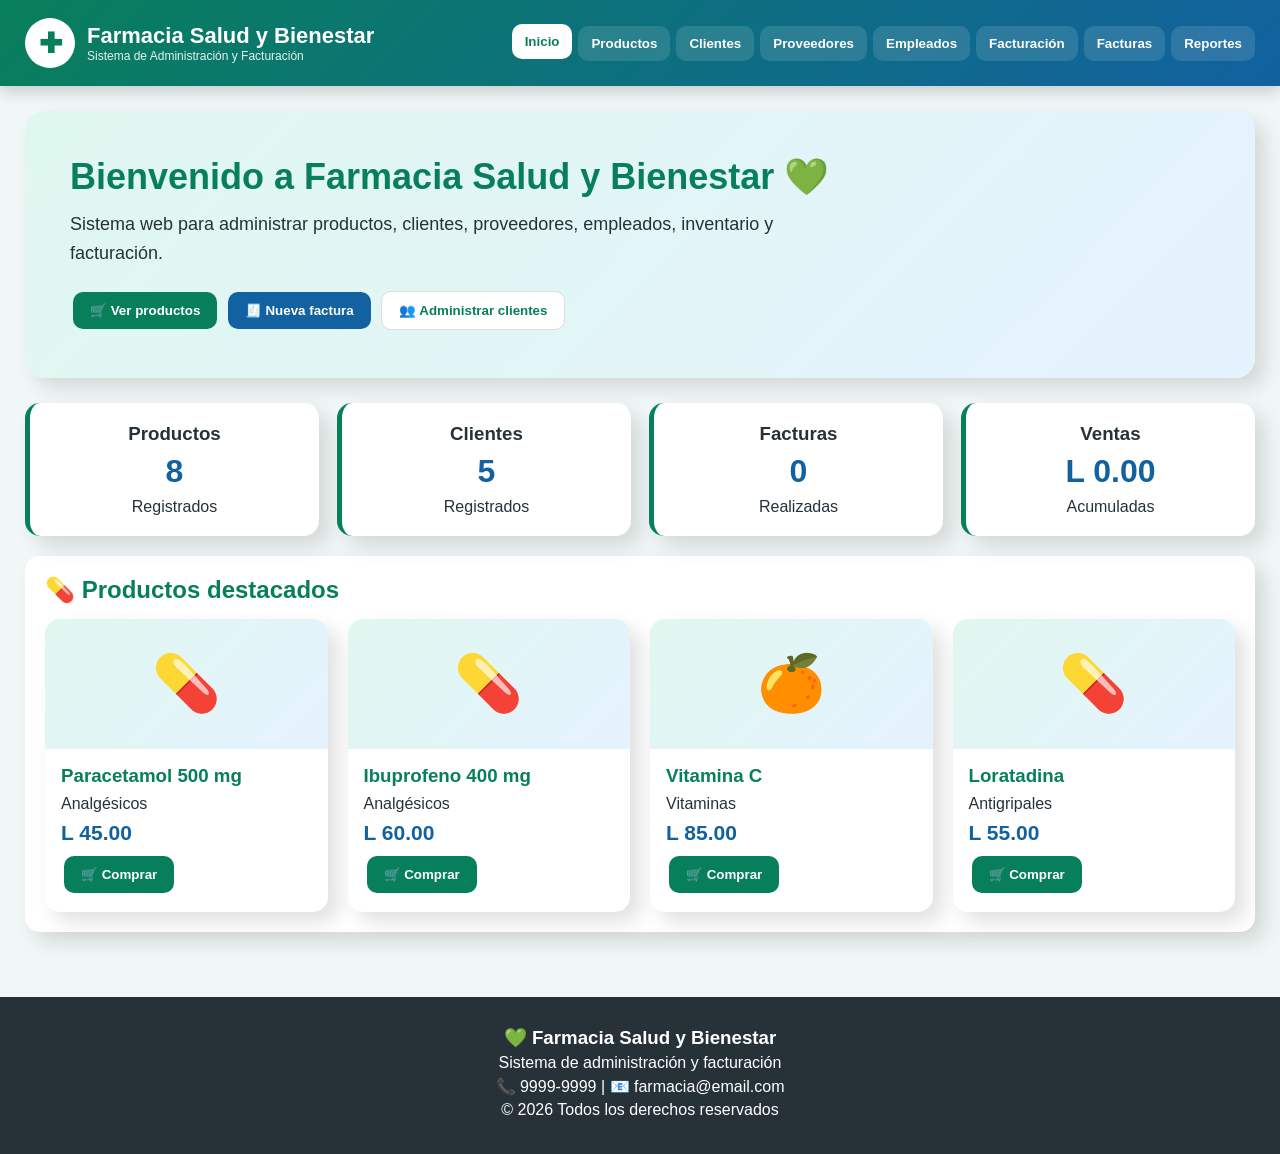
==== commit 2894b671: "Add files via upload" ====
--- a/index.html
+++ b/index.html
@@ -3,10 +3,13 @@
 <head>
 <meta charset="UTF-8">
 <meta name="viewport" content="width=device-width, initial-scale=1.0">
-
-<title>ISABEL | Tienda de Moda</title>
+<title>Farmacia Salud y Bienestar</title>
 
 <style>
+/* =====================================================
+   FARMACIA SALUD Y BIENESTAR
+   CSS - Diseño general
+===================================================== */
 
 *{
     box-sizing:border-box;
@@ -14,46 +17,29 @@
     padding:0;
 }
 
-:root{
-    --rosa:#b76e79;
-    --rosa-claro:#f7e7e9;
-    --vino:#6d2737;
-    --crema:#faf7f2;
-    --negro:#242124;
-    --gris:#777;
-    --blanco:#fff;
-    --verde:#198754;
-    --rojo:#dc3545;
-    --azul:#3567a8;
-    --amarillo:#d99a00;
-}
-
 body{
-    font-family:Arial,Helvetica,sans-serif;
-    background:var(--crema);
-    color:var(--negro);
-}
-
-/* =========================
-   HEADER
-========================= */
-
+    font-family:Arial, Helvetica, sans-serif;
+    background:#f1f7f6;
+    color:#263238;
+}
+
+/* ENCABEZADO */
 header{
-    background:linear-gradient(135deg,#6d2737,#b76e79);
+    background:linear-gradient(135deg,#087f5b,#1261a0);
     color:white;
-    padding:16px 25px;
+    padding:18px 25px;
     position:sticky;
     top:0;
     z-index:1000;
-    box-shadow:0 5px 20px rgba(0,0,0,.18);
+    box-shadow:0 5px 15px rgba(0,0,0,.18);
 }
 
 .header-content{
-    max-width:1400px;
+    max-width:1300px;
     margin:auto;
     display:flex;
+    justify-content:space-between;
     align-items:center;
-    justify-content:space-between;
     gap:20px;
 }
 
@@ -64,29 +50,28 @@
 }
 
 .logo-icon{
-    width:52px;
-    height:52px;
     background:white;
-    color:var(--vino);
+    color:#087f5b;
+    width:50px;
+    height:50px;
     border-radius:50%;
     display:flex;
     align-items:center;
     justify-content:center;
-    font-family:Georgia,serif;
-    font-size:27px;
+    font-size:28px;
     font-weight:bold;
 }
 
 .logo h1{
-    font-family:Georgia,serif;
-    letter-spacing:2px;
+    font-size:22px;
 }
 
 .logo p{
-    font-size:11px;
+    font-size:12px;
     opacity:.9;
 }
 
+/* MENÚ */
 nav{
     display:flex;
     flex-wrap:wrap;
@@ -95,27 +80,26 @@
 }
 
 nav button{
-    border:0;
-    background:rgba(255,255,255,.13);
+    border:none;
+    background:rgba(255,255,255,.12);
     color:white;
-    padding:10px 12px;
-    border-radius:9px;
+    padding:10px 13px;
+    border-radius:10px;
     cursor:pointer;
     font-weight:bold;
+    transition:.3s;
 }
 
 nav button:hover,
 nav button.active{
     background:white;
-    color:var(--vino);
-}
-
-/* =========================
-   GENERAL
-========================= */
-
+    color:#087f5b;
+    transform:translateY(-2px);
+}
+
+/* CONTENEDOR */
 .container{
-    max-width:1400px;
+    max-width:1300px;
     margin:auto;
     padding:25px;
 }
@@ -128,156 +112,140 @@
     display:block;
 }
 
+/* INICIO */
+.hero{
+    background:linear-gradient(135deg,#dff8ef,#e5f2ff);
+    padding:45px;
+    border-radius:20px;
+    margin-bottom:25px;
+    box-shadow:10px 10px 20px rgba(0,0,0,.12);
+}
+
+.hero h2{
+    color:#087f5b;
+    font-size:36px;
+    margin-bottom:12px;
+}
+
+.hero p{
+    font-size:18px;
+    max-width:750px;
+    line-height:1.6;
+    margin-bottom:20px;
+}
+
+/* BOTONES */
+.btn{
+    border:none;
+    padding:11px 17px;
+    border-radius:10px;
+    cursor:pointer;
+    font-weight:bold;
+    transition:.3s;
+    margin:3px;
+}
+
+.btn:hover{
+    transform:translateY(-2px);
+    box-shadow:5px 5px 12px rgba(0,0,0,.18);
+}
+
+.btn-primary{
+    background:#087f5b;
+    color:white;
+}
+
+.btn-blue{
+    background:#1261a0;
+    color:white;
+}
+
+.btn-danger{
+    background:#dc3545;
+    color:white;
+}
+
+.btn-warning{
+    background:#f59f00;
+    color:white;
+}
+
+.btn-secondary{
+    background:#6c757d;
+    color:white;
+}
+
+.btn-light{
+    background:white;
+    color:#087f5b;
+    border:1px solid #ddd;
+}
+
+/* TARJETAS */
+.cards{
+    display:grid;
+    grid-template-columns:repeat(auto-fit,minmax(210px,1fr));
+    gap:18px;
+    margin:20px 0;
+}
+
+.card{
+    background:white;
+    border-radius:15px;
+    padding:20px;
+    box-shadow:10px 10px 20px rgba(0,0,0,.12);
+}
+
+.stat-card{
+    text-align:center;
+    border-left:5px solid #087f5b;
+}
+
+.stat-card .number{
+    font-size:32px;
+    font-weight:bold;
+    color:#1261a0;
+    margin:8px;
+}
+
+/* TÍTULOS */
 .section-title{
     display:flex;
     justify-content:space-between;
     align-items:center;
     flex-wrap:wrap;
-    gap:12px;
+    gap:10px;
     margin-bottom:20px;
 }
 
 .section-title h2{
-    color:var(--vino);
-    font-family:Georgia,serif;
-}
-
-.btn{
-    border:0;
-    padding:10px 15px;
-    border-radius:9px;
-    cursor:pointer;
-    font-weight:bold;
-    margin:3px;
-    transition:.2s;
-}
-
-.btn:hover{
-    transform:translateY(-2px);
-}
-
-.btn-primary{
-    background:var(--vino);
-    color:white;
-}
-
-.btn-rosa{
-    background:var(--rosa);
-    color:white;
-}
-
-.btn-blue{
-    background:var(--azul);
-    color:white;
-}
-
-.btn-danger{
-    background:var(--rojo);
-    color:white;
-}
-
-.btn-warning{
-    background:var(--amarillo);
-    color:white;
-}
-
-.btn-success{
-    background:var(--verde);
-    color:white;
-}
-
-.btn-secondary{
-    background:#6c757d;
-    color:white;
-}
-
-.btn-light{
+    color:#087f5b;
+}
+
+/* FORMULARIOS */
+.form-card{
     background:white;
-    color:var(--vino);
-    border:1px solid #ddd;
-}
-
-/* =========================
-   HERO
-========================= */
-
-.hero{
-    min-height:430px;
-    border-radius:22px;
-    padding:55px;
-    margin-bottom:25px;
-    background:
-      linear-gradient(rgba(40,20,25,.55),rgba(40,20,25,.55)),
-      url("https://images.unsplash.com/photo-1496747611176-843222e1e57c?auto=format&fit=crop&w=1600&q=85")
-      center/cover;
-    color:white;
+    padding:22px;
+    border-radius:15px;
+    margin-bottom:20px;
+    box-shadow:10px 10px 20px rgba(0,0,0,.10);
+}
+
+.form-grid{
+    display:grid;
+    grid-template-columns:repeat(auto-fit,minmax(210px,1fr));
+    gap:15px;
+}
+
+.form-group{
     display:flex;
     flex-direction:column;
-    justify-content:center;
-    box-shadow:0 12px 30px rgba(0,0,0,.18);
-}
-
-.hero h2{
-    font-family:Georgia,serif;
-    font-size:48px;
-    margin-bottom:15px;
-}
-
-.hero p{
-    max-width:650px;
-    font-size:19px;
-    line-height:1.6;
-    margin-bottom:20px;
-}
-
-.hero-buttons{
-    display:flex;
-    flex-wrap:wrap;
-}
-
-/* =========================
-   STATS
-========================= */
-
-.cards{
-    display:grid;
-    grid-template-columns:repeat(auto-fit,minmax(190px,1fr));
-    gap:18px;
-    margin:20px 0;
-}
-
-.card{
-    background:white;
-    border-radius:15px;
-    padding:20px;
-    box-shadow:0 8px 20px rgba(0,0,0,.08);
-}
-
-.stat-card{
-    text-align:center;
-    border-top:4px solid var(--rosa);
-}
-
-.stat-number{
-    color:var(--vino);
-    font-size:30px;
+    gap:6px;
+}
+
+.form-group label{
     font-weight:bold;
-    margin:8px;
-}
-
-/* =========================
-   CATALOGO
-========================= */
-
-.search-box{
-    background:white;
-    padding:15px;
-    border-radius:14px;
-    display:grid;
-    grid-template-columns:2fr 1fr 1fr;
-    gap:10px;
-    margin-bottom:20px;
-    box-shadow:0 5px 15px rgba(0,0,0,.07);
+    font-size:14px;
 }
 
 input,
@@ -285,123 +253,36 @@
 textarea{
     width:100%;
     padding:11px;
-    border:1px solid #d8d0d0;
-    border-radius:8px;
+    border:1px solid #ccd5d8;
+    border-radius:10px;
     outline:none;
     background:white;
+    transition:.2s;
 }
 
 input:focus,
 select:focus,
 textarea:focus{
-    border-color:var(--rosa);
-}
-
-.product-grid{
-    display:grid;
-    grid-template-columns:repeat(auto-fill,minmax(230px,1fr));
-    gap:22px;
-}
-
-.product-card{
-    background:white;
-    border-radius:16px;
-    overflow:hidden;
-    box-shadow:0 8px 22px rgba(0,0,0,.09);
-    transition:.3s;
-}
-
-.product-card:hover{
-    transform:translateY(-5px);
-}
-
-.product-image{
-    width:100%;
-    height:290px;
-    object-fit:cover;
-    display:block;
-}
-
-.product-info{
-    padding:16px;
-}
-
-.product-info h3{
-    color:var(--vino);
-    margin-bottom:7px;
-}
-
-.product-meta{
-    color:var(--gris);
-    font-size:13px;
-    line-height:1.7;
-}
-
-.price{
-    color:var(--vino);
-    font-size:22px;
-    font-weight:bold;
-    margin:8px 0;
-}
-
-.stock-ok{
-    color:var(--verde);
-    font-weight:bold;
-}
-
-.stock-low{
-    color:var(--rojo);
-    font-weight:bold;
-}
-
-/* =========================
-   FORMULARIOS
-========================= */
-
-.form-card{
-    background:white;
-    border-radius:15px;
-    padding:22px;
-    margin-bottom:20px;
-    box-shadow:0 8px 20px rgba(0,0,0,.08);
-}
-
-.form-grid{
-    display:grid;
-    grid-template-columns:repeat(auto-fit,minmax(210px,1fr));
-    gap:15px;
-}
-
-.form-group{
-    display:flex;
-    flex-direction:column;
-    gap:6px;
-}
-
-.form-group label{
-    font-weight:bold;
-    font-size:14px;
-}
-
-/* =========================
-   TABLAS
-========================= */
-
+    border-color:#087f5b;
+    box-shadow:0 0 0 3px rgba(8,127,91,.1);
+}
+
+/* TABLAS */
 .table-container{
     overflow-x:auto;
     background:white;
     border-radius:15px;
-    box-shadow:0 8px 20px rgba(0,0,0,.08);
+    box-shadow:10px 10px 20px rgba(0,0,0,.10);
 }
 
 table{
     width:100%;
     border-collapse:collapse;
-    min-width:800px;
+    min-width:750px;
 }
 
 th{
-    background:var(--vino);
+    background:#087f5b;
     color:white;
     padding:12px;
     text-align:left;
@@ -409,22 +290,97 @@
 
 td{
     padding:11px;
-    border-bottom:1px solid #eee;
+    border-bottom:1px solid #e5e5e5;
 }
 
 tr:hover{
-    background:#fff7f8;
-}
-
-/* =========================
-   ALERTAS
-========================= */
-
+    background:#f1faf7;
+}
+
+/* PRODUCTOS */
+.product-grid{
+    display:grid;
+    grid-template-columns:repeat(auto-fit,minmax(220px,1fr));
+    gap:20px;
+}
+
+.product-card{
+    background:white;
+    border-radius:15px;
+    overflow:hidden;
+    box-shadow:10px 10px 20px rgba(0,0,0,.12);
+    transition:.3s;
+}
+
+.product-card:hover{
+    transform:translateY(-5px);
+}
+
+.product-image{
+    height:130px;
+    background:linear-gradient(135deg,#dff8ef,#e5f2ff);
+    display:flex;
+    align-items:center;
+    justify-content:center;
+    font-size:55px;
+}
+
+.product-info{
+    padding:16px;
+}
+
+.product-info h3{
+    color:#087f5b;
+    margin-bottom:8px;
+}
+
+.price{
+    color:#1261a0;
+    font-size:21px;
+    font-weight:bold;
+    margin:8px 0;
+}
+
+.stock{
+    font-size:13px;
+    font-weight:bold;
+}
+
+.stock-low{
+    color:#dc3545;
+}
+
+.stock-ok{
+    color:#087f5b;
+}
+
+/* BARRA DE BÚSQUEDA */
+.search-box{
+    display:flex;
+    gap:10px;
+    margin-bottom:20px;
+}
+
+.search-box input{
+    flex:1;
+}
+
+/* ALERTAS */
 .alert{
     padding:13px;
-    border-radius:9px;
+    border-radius:10px;
     margin:10px 0;
     font-weight:bold;
+}
+
+.alert-success{
+    background:#d1e7dd;
+    color:#0f5132;
+}
+
+.alert-danger{
+    background:#f8d7da;
+    color:#842029;
 }
 
 .alert-warning{
@@ -432,53 +388,13 @@
     color:#664d03;
 }
 
-.alert-success{
-    background:#d1e7dd;
-    color:#0f5132;
-}
-
-.alert-danger{
-    background:#f8d7da;
-    color:#842029;
-}
-
-/* =========================
-   CARRITO
-========================= */
-
-.cart-summary{
-    background:white;
-    padding:20px;
-    border-radius:15px;
-    max-width:400px;
-    margin:20px 0 20px auto;
-    box-shadow:0 8px 20px rgba(0,0,0,.08);
-}
-
-.total-line{
-    display:flex;
-    justify-content:space-between;
-    padding:7px 0;
-}
-
-.grand-total{
-    border-top:2px solid var(--vino);
-    padding-top:12px;
-    color:var(--vino);
-    font-size:22px;
-    font-weight:bold;
-}
-
-/* =========================
-   MODAL
-========================= */
-
+/* MODAL */
 .modal{
     display:none;
     position:fixed;
     inset:0;
-    background:rgba(0,0,0,.6);
-    z-index:3000;
+    background:rgba(0,0,0,.55);
+    z-index:2000;
     align-items:center;
     justify-content:center;
     padding:20px;
@@ -491,57 +407,65 @@
 .modal-content{
     background:white;
     width:100%;
-    max-width:700px;
+    max-width:600px;
     max-height:90vh;
     overflow:auto;
     border-radius:18px;
     padding:25px;
+    box-shadow:10px 10px 30px rgba(0,0,0,.3);
 }
 
 .modal-header{
     display:flex;
     justify-content:space-between;
+    align-items:center;
     margin-bottom:20px;
 }
 
 .close{
-    border:0;
+    border:none;
+    background:#eee;
     width:35px;
     height:35px;
     border-radius:50%;
     cursor:pointer;
-}
-
-/* =========================
-   FACTURA
-========================= */
-
+    font-size:20px;
+}
+
+/* FACTURA */
 .invoice{
     background:white;
-    max-width:900px;
+    padding:30px;
+    max-width:850px;
     margin:auto;
-    padding:30px;
-    border-radius:12px;
+    border-radius:10px;
 }
 
 .invoice-header{
     display:flex;
     justify-content:space-between;
     gap:20px;
-    border-bottom:3px solid var(--vino);
+    border-bottom:3px solid #087f5b;
     padding-bottom:15px;
     margin-bottom:20px;
 }
 
 .invoice-title{
-    font-family:Georgia,serif;
-    font-size:30px;
-    color:var(--vino);
+    color:#087f5b;
+    font-size:28px;
+}
+
+.invoice table{
+    min-width:0;
+}
+
+.invoice th{
+    background:#087f5b;
 }
 
 .invoice-total{
-    max-width:320px;
     margin-left:auto;
+    max-width:300px;
     margin-top:20px;
 }
 
@@ -552,36 +476,27 @@
 }
 
 .invoice-total .total{
-    border-top:2px solid var(--vino);
-    color:var(--vino);
     font-size:22px;
     font-weight:bold;
-}
-
-/* =========================
-   FOOTER
-========================= */
-
+    border-top:2px solid #087f5b;
+    color:#087f5b;
+}
+
+/* FOOTER */
 footer{
-    background:#241b1e;
+    background:#263238;
     color:white;
-    text-align:center;
     padding:30px;
     margin-top:40px;
-}
-
-footer h3{
-    font-family:Georgia,serif;
-    color:#f4c6cd;
-    font-size:25px;
-}
-
-/* =========================
-   RESPONSIVE
-========================= */
-
-@media(max-width:900px){
-
+    text-align:center;
+}
+
+footer p{
+    margin:5px;
+}
+
+/* RESPONSIVE */
+@media(max-width:800px){
     .header-content{
         flex-direction:column;
     }
@@ -590,3358 +505,2794 @@
         width:100%;
     }
 
+    nav button{
+        font-size:12px;
+    }
+
     .hero{
-        padding:35px 25px;
+        padding:25px;
     }
 
     .hero h2{
-        font-size:34px;
-    }
-
-    .search-box{
-        grid-template-columns:1fr;
-    }
-
-}
-
-@media(max-width:600px){
-
-    .container{
-        padding:15px;
-    }
-
-    .hero{
-        min-height:400px;
-    }
-
-    .hero h2{
-        font-size:29px;
-    }
-
-    .product-image{
-        height:350px;
-    }
-
-}
-
-/* =========================
-   PRINT
-========================= */
-
+        font-size:27px;
+    }
+
+    .invoice-header{
+        flex-direction:column;
+    }
+}
+
+/* IMPRESIÓN */
 @media print{
-
     body{
         background:white;
     }
 
     header,
     footer,
+    .no-print,
     nav,
-    .no-print,
-    .btn{
-        display:none!important;
+    .btn,
+    .section-title{
+        display:none !important;
     }
 
     .section{
-        display:none!important;
+        display:none !important;
     }
 
     #facturaVista{
-        display:block!important;
+        display:block !important;
     }
 
     .invoice{
         box-shadow:none;
+        width:100%;
         max-width:none;
     }
-
-}
-
+}
 </style>
 </head>
 
 <body>
 
+<!-- =====================================================
+     ENCABEZADO
+===================================================== -->
+
 <header>
-
 <div class="header-content">
 
-<div class="logo">
-
-<div class="logo-icon">
-I
+    <div class="logo">
+        <div class="logo-icon">✚</div>
+        <div>
+            <h1>Farmacia Salud y Bienestar</h1>
+            <p>Sistema de Administración y Facturación</p>
+        </div>
+    </div>
+
+    <nav>
+        <button class="active" onclick="mostrarSeccion('inicio',this)">Inicio</button>
+        <button onclick="mostrarSeccion('productos',this)">Productos</button>
+        <button onclick="mostrarSeccion('clientes',this)">Clientes</button>
+        <button onclick="mostrarSeccion('proveedores',this)">Proveedores</button>
+        <button onclick="mostrarSeccion('empleados',this)">Empleados</button>
+        <button onclick="mostrarSeccion('facturacion',this)">Facturación</button>
+        <button onclick="mostrarSeccion('historial',this)">Facturas</button>
+        <button onclick="mostrarSeccion('reportes',this)">Reportes</button>
+    </nav>
+
 </div>
-
-<div>
-<h1>ISABEL</h1>
-<p>TIENDA DE MODA & ESTILO</p>
+</header>
+
+
+<main class="container">
+
+<!-- =====================================================
+     INICIO
+===================================================== -->
+
+<section id="inicio" class="section active">
+
+    <div class="hero">
+        <h2>Bienvenido a Farmacia Salud y Bienestar 💚</h2>
+
+        <p>
+            Sistema web para administrar productos, clientes,
+            proveedores, empleados, inventario y facturación.
+        </p>
+
+        <button class="btn btn-primary"
+                onclick="mostrarSeccionPorNombre('productos')">
+            🛒 Ver productos
+        </button>
+
+        <button class="btn btn-blue"
+                onclick="mostrarSeccionPorNombre('facturacion')">
+            🧾 Nueva factura
+        </button>
+
+        <button class="btn btn-light"
+                onclick="mostrarSeccionPorNombre('clientes')">
+            👥 Administrar clientes
+        </button>
+    </div>
+
+    <div class="cards">
+
+        <div class="card stat-card">
+            <h3>Productos</h3>
+            <div class="number" id="statProductos">0</div>
+            <p>Registrados</p>
+        </div>
+
+        <div class="card stat-card">
+            <h3>Clientes</h3>
+            <div class="number" id="statClientes">0</div>
+            <p>Registrados</p>
+        </div>
+
+        <div class="card stat-card">
+            <h3>Facturas</h3>
+            <div class="number" id="statFacturas">0</div>
+            <p>Realizadas</p>
+        </div>
+
+        <div class="card stat-card">
+            <h3>Ventas</h3>
+            <div class="number" id="statVentas">$0.00</div>
+            <p>Acumuladas</p>
+        </div>
+
+    </div>
+
+    <div class="card">
+        <h2 style="color:#087f5b;margin-bottom:15px;">
+            💊 Productos destacados
+        </h2>
+
+        <div id="productosDestacados" class="product-grid"></div>
+    </div>
+
+</section>
+
+
+<!-- =====================================================
+     PRODUCTOS
+===================================================== -->
+
+<section id="productos" class="section">
+
+    <div class="section-title">
+        <h2>💊 Gestión de Productos</h2>
+
+        <button class="btn btn-primary"
+                onclick="abrirModalProducto()">
+            + Agregar producto
+        </button>
+    </div>
+
+    <div class="search-box">
+        <input type="text"
+               id="buscarProducto"
+               placeholder="🔎 Buscar producto..."
+               oninput="renderProductos()">
+
+        <select id="filtroCategoria"
+                onchange="renderProductos()">
+            <option value="">Todas las categorías</option>
+            <option>Analgésicos</option>
+            <option>Antigripales</option>
+            <option>Antibióticos</option>
+            <option>Vitaminas</option>
+            <option>Higiene personal</option>
+            <option>Cuidado de la piel</option>
+            <option>Primeros auxilios</option>
+            <option>Otros</option>
+        </select>
+    </div>
+
+    <div id="productosGrid" class="product-grid"></div>
+
+</section>
+
+
+<!-- =====================================================
+     CLIENTES
+===================================================== -->
+
+<section id="clientes" class="section">
+
+    <div class="section-title">
+        <h2>👥 Clientes</h2>
+
+        <button class="btn btn-primary"
+                onclick="abrirModalCliente()">
+            + Agregar cliente
+        </button>
+    </div>
+
+    <div class="table-container">
+        <table>
+            <thead>
+                <tr>
+                    <th>ID</th>
+                    <th>Nombre</th>
+                    <th>DNI</th>
+                    <th>Teléfono</th>
+                    <th>Correo</th>
+                    <th>Dirección</th>
+                    <th>Acciones</th>
+                </tr>
+            </thead>
+
+            <tbody id="tablaClientes"></tbody>
+        </table>
+    </div>
+
+</section>
+
+
+<!-- =====================================================
+     PROVEEDORES
+===================================================== -->
+
+<section id="proveedores" class="section">
+
+    <div class="section-title">
+        <h2>🚚 Proveedores</h2>
+
+        <button class="btn btn-primary"
+                onclick="abrirModalProveedor()">
+            + Agregar proveedor
+        </button>
+    </div>
+
+    <div class="table-container">
+        <table>
+            <thead>
+                <tr>
+                    <th>ID</th>
+                    <th>Empresa</th>
+                    <th>Contacto</th>
+                    <th>Teléfono</th>
+                    <th>Correo</th>
+                    <th>Acciones</th>
+                </tr>
+            </thead>
+
+            <tbody id="tablaProveedores"></tbody>
+        </table>
+    </div>
+
+</section>
+
+
+<!-- =====================================================
+     EMPLEADOS
+===================================================== -->
+
+<section id="empleados" class="section">
+
+    <div class="section-title">
+        <h2>👨‍💼 Empleados</h2>
+
+        <button class="btn btn-primary"
+                onclick="abrirModalEmpleado()">
+            + Agregar empleado
+        </button>
+    </div>
+
+    <div class="table-container">
+        <table>
+            <thead>
+                <tr>
+                    <th>ID</th>
+                    <th>Nombre</th>
+                    <th>Cargo</th>
+                    <th>Teléfono</th>
+                    <th>Correo</th>
+                    <th>Estado</th>
+                    <th>Acciones</th>
+                </tr>
+            </thead>
+
+            <tbody id="tablaEmpleados"></tbody>
+        </table>
+    </div>
+
+</section>
+
+
+<!-- =====================================================
+     FACTURACIÓN
+===================================================== -->
+
+<section id="facturacion" class="section">
+
+    <div class="section-title">
+        <h2>🧾 Facturación de Clientes</h2>
+
+        <button class="btn btn-secondary"
+                onclick="nuevaFactura()">
+            Nueva factura
+        </button>
+    </div>
+
+    <div class="form-card">
+
+        <h3 style="color:#087f5b;margin-bottom:15px;">
+            Datos del cliente
+        </h3>
+
+        <div class="form-grid">
+
+            <div class="form-group">
+                <label>Cliente</label>
+
+                <select id="factCliente"
+                        onchange="mostrarDatosCliente()">
+                </select>
+            </div>
+
+            <div class="form-group">
+                <label>DNI</label>
+                <input id="factDni" readonly>
+            </div>
+
+            <div class="form-group">
+                <label>Fecha</label>
+                <input type="date" id="factFecha">
+            </div>
+
+            <div class="form-group">
+                <label>Número de factura</label>
+                <input id="factNumero" readonly>
+            </div>
+
+        </div>
+
+    </div>
+
+
+    <div class="form-card">
+
+        <div class="section-title">
+            <h3 style="color:#087f5b;">
+                Productos de la factura
+            </h3>
+
+            <button class="btn btn-primary"
+                    onclick="agregarProductoFactura()">
+                + Agregar producto
+            </button>
+        </div>
+
+        <div class="table-container">
+
+            <table>
+                <thead>
+                    <tr>
+                        <th>Producto</th>
+                        <th>Cantidad</th>
+                        <th>Precio</th>
+                        <th>Subtotal</th>
+                        <th>Acción</th>
+                    </tr>
+                </thead>
+
+                <tbody id="detalleFactura"></tbody>
+
+            </table>
+
+        </div>
+
+
+        <div class="invoice-total">
+
+            <div>
+                <span>Subtotal:</span>
+                <strong id="factSubtotal">$0.00</strong>
+            </div>
+
+            <div>
+                <span>Descuento:</span>
+                <strong id="factDescuento">$0.00</strong>
+            </div>
+
+            <div>
+                <span>ISV (15%):</span>
+                <strong id="factISV">$0.00</strong>
+            </div>
+
+            <div class="total">
+                <span>Total:</span>
+                <strong id="factTotal">$0.00</strong>
+            </div>
+
+        </div>
+
+        <br>
+
+        <button class="btn btn-primary"
+                onclick="guardarFactura()">
+            💾 Guardar factura
+        </button>
+
+        <button class="btn btn-blue"
+                onclick="prepararImpresion()">
+            🖨️ Imprimir factura
+        </button>
+
+    </div>
+
+</section>
+
+
+<!-- =====================================================
+     HISTORIAL
+===================================================== -->
+
+<section id="historial" class="section">
+
+    <div class="section-title">
+        <h2>📋 Historial de Facturas</h2>
+    </div>
+
+    <div class="table-container">
+
+        <table>
+
+            <thead>
+                <tr>
+                    <th>Factura</th>
+                    <th>Fecha</th>
+                    <th>Cliente</th>
+                    <th>Total</th>
+                    <th>Acciones</th>
+                </tr>
+            </thead>
+
+            <tbody id="tablaFacturas"></tbody>
+
+        </table>
+
+    </div>
+
+</section>
+
+
+<!-- =====================================================
+     REPORTES
+===================================================== -->
+
+<section id="reportes" class="section">
+
+    <div class="section-title">
+        <h2>📊 Reportes del sistema</h2>
+    </div>
+
+    <div class="cards">
+
+        <div class="card stat-card">
+            <h3>Productos</h3>
+            <div class="number" id="repProductos">0</div>
+        </div>
+
+        <div class="card stat-card">
+            <h3>Clientes</h3>
+            <div class="number" id="repClientes">0</div>
+        </div>
+
+        <div class="card stat-card">
+            <h3>Proveedores</h3>
+            <div class="number" id="repProveedores">0</div>
+        </div>
+
+        <div class="card stat-card">
+            <h3>Empleados</h3>
+            <div class="number" id="repEmpleados">0</div>
+        </div>
+
+        <div class="card stat-card">
+            <h3>Facturas</h3>
+            <div class="number" id="repFacturas">0</div>
+        </div>
+
+        <div class="card stat-card">
+            <h3>Ventas</h3>
+            <div class="number" id="repVentas">$0.00</div>
+        </div>
+
+    </div>
+
+
+    <div class="form-card">
+
+        <h3 style="color:#087f5b;margin-bottom:15px;">
+            ⚠️ Productos con poco inventario
+        </h3>
+
+        <div id="productosBajoStock"></div>
+
+    </div>
+
+</section>
+
+
+<!-- =====================================================
+     VISTA DE FACTURA PARA IMPRESIÓN
+===================================================== -->
+
+<section id="facturaVista" class="section">
+
+    <div class="invoice" id="contenidoFactura">
+
+        <div class="invoice-header">
+
+            <div>
+                <div class="invoice-title">
+                    FARMACIA SALUD Y BIENESTAR
+                </div>
+
+                <p>💚 Cuidando tu salud</p>
+                <p>Teléfono: 9999-9999</p>
+                <p>Correo: farmacia@email.com</p>
+            </div>
+
+            <div>
+                <h2>FACTURA</h2>
+                <p id="vistaNumero"></p>
+                <p id="vistaFecha"></p>
+            </div>
+
+        </div>
+
+
+        <div style="margin-bottom:20px;">
+
+            <strong>Cliente:</strong>
+            <span id="vistaCliente"></span>
+
+            <br>
+
+            <strong>DNI:</strong>
+            <span id="vistaDni"></span>
+
+        </div>
+
+
+        <table>
+
+            <thead>
+                <tr>
+                    <th>Producto</th>
+                    <th>Cantidad</th>
+                    <th>Precio</th>
+                    <th>Subtotal</th>
+                </tr>
+            </thead>
+
+            <tbody id="vistaDetalle"></tbody>
+
+        </table>
+
+
+        <div class="invoice-total">
+
+            <div>
+                <span>Subtotal:</span>
+                <strong id="vistaSubtotal"></strong>
+            </div>
+
+            <div>
+                <span>ISV 15%:</span>
+                <strong id="vistaISV"></strong>
+            </div>
+
+            <div class="total">
+                <span>TOTAL:</span>
+                <strong id="vistaTotal"></strong>
+            </div>
+
+        </div>
+
+
+        <p style="text-align:center;margin-top:40px;">
+            Gracias por preferir Farmacia Salud y Bienestar.
+        </p>
+
+    </div>
+
+</section>
+
+</main>
+
+
+<!-- =====================================================
+     FOOTER
+===================================================== -->
+
+<footer>
+
+    <h3>💚 Farmacia Salud y Bienestar</h3>
+
+    <p>
+        Sistema de administración y facturación
+    </p>
+
+    <p>
+        📞 9999-9999 |
+        📧 farmacia@email.com
+    </p>
+
+    <p>
+        © 2026 Todos los derechos reservados
+    </p>
+
+</footer>
+
+
+<!-- =====================================================
+     MODAL PRODUCTO
+===================================================== -->
+
+<div id="modalProducto" class="modal">
+
+<div class="modal-content">
+
+    <div class="modal-header">
+
+        <h2 id="tituloModalProducto">
+            Agregar producto
+        </h2>
+
+        <button class="close"
+                onclick="cerrarModal('modalProducto')">
+            ×
+        </button>
+
+    </div>
+
+    <input type="hidden" id="productoId">
+
+    <div class="form-grid">
+
+        <div class="form-group">
+            <label>Nombre</label>
+            <input id="productoNombre">
+        </div>
+
+        <div class="form-group">
+            <label>Categoría</label>
+
+            <select id="productoCategoria">
+                <option>Analgésicos</option>
+                <option>Antigripales</option>
+                <option>Antibióticos</option>
+                <option>Vitaminas</option>
+                <option>Higiene personal</option>
+                <option>Cuidado de la piel</option>
+                <option>Primeros auxilios</option>
+                <option>Otros</option>
+            </select>
+
+        </div>
+
+        <div class="form-group">
+            <label>Precio</label>
+            <input type="number"
+                   id="productoPrecio"
+                   min="0"
+                   step="0.01">
+        </div>
+
+        <div class="form-group">
+            <label>Stock</label>
+            <input type="number"
+                   id="productoStock"
+                   min="0">
+        </div>
+
+        <div class="form-group">
+            <label>Proveedor</label>
+            <input id="productoProveedor">
+        </div>
+
+        <div class="form-group">
+            <label>Vencimiento</label>
+            <input type="date"
+                   id="productoVencimiento">
+        </div>
+
+    </div>
+
+    <br>
+
+    <button class="btn btn-primary"
+            onclick="guardarProducto()">
+        💾 Guardar
+    </button>
+
+    <button class="btn btn-secondary"
+            onclick="cerrarModal('modalProducto')">
+        Cancelar
+    </button>
+
 </div>
 
 </div>
 
-<nav>
-
-<button class="active"
-onclick="mostrarSeccion('inicio',this)">
-Inicio
-</button>
-
-<button onclick="mostrarSeccion('catalogo',this)">
-Catálogo
-</button>
-
-<button onclick="mostrarSeccion('productos',this)">
-Prendas
-</button>
-
-<button onclick="mostrarSeccion('clientes',this)">
-Clientes
-</button>
-
-<button onclick="mostrarSeccion('proveedores',this)">
-Proveedores
-</button>
-
-<button onclick="mostrarSeccion('empleados',this)">
-Empleados
-</button>
-
-<button onclick="mostrarSeccion('facturacion',this)">
-Facturación
-</button>
-
-<button onclick="mostrarSeccion('historial',this)">
-Facturas
-</button>
-
-<button onclick="mostrarSeccion('reportes',this)">
-Reportes
-</button>
-
-</nav>
+
+<!-- =====================================================
+     MODAL CLIENTE
+===================================================== -->
+
+<div id="modalCliente" class="modal">
+
+<div class="modal-content">
+
+    <div class="modal-header">
+
+        <h2>Agregar cliente</h2>
+
+        <button class="close"
+                onclick="cerrarModal('modalCliente')">
+            ×
+        </button>
+
+    </div>
+
+    <input type="hidden" id="clienteId">
+
+    <div class="form-grid">
+
+        <div class="form-group">
+            <label>Nombre completo</label>
+            <input id="clienteNombre">
+        </div>
+
+        <div class="form-group">
+            <label>DNI</label>
+            <input id="clienteDni">
+        </div>
+
+        <div class="form-group">
+            <label>Teléfono</label>
+            <input id="clienteTelefono">
+        </div>
+
+        <div class="form-group">
+            <label>Correo</label>
+            <input type="email"
+                   id="clienteCorreo">
+        </div>
+
+        <div class="form-group">
+            <label>Dirección</label>
+            <input id="clienteDireccion">
+        </div>
+
+    </div>
+
+    <br>
+
+    <button class="btn btn-primary"
+            onclick="guardarCliente()">
+        💾 Guardar
+    </button>
 
 </div>
 
-</header>
-
-
-<main class="container">
-
-<!-- =========================
-INICIO
-========================= -->
-
-<section id="inicio" class="section active">
-
-<div class="hero">
-
-<h2>Elegancia que habla por ti.</h2>
-
-<p>
-Descubre nuestra colección de moda para mujer y hombre.
-Prendas seleccionadas para crear un estilo moderno,
-elegante y auténticamente tuyo.
-</p>
-
-<div class="hero-buttons">
-
-<button class="btn btn-rosa"
-onclick="mostrarSeccionPorNombre('catalogo')">
-Ver colección
-</button>
-
-<button class="btn btn-light"
-onclick="mostrarSeccionPorNombre('facturacion')">
-Nueva venta
-</button>
-
 </div>
 
+
+<!-- =====================================================
+     MODAL PROVEEDOR
+===================================================== -->
+
+<div id="modalProveedor" class="modal">
+
+<div class="modal-content">
+
+    <div class="modal-header">
+
+        <h2>Agregar proveedor</h2>
+
+        <button class="close"
+                onclick="cerrarModal('modalProveedor')">
+            ×
+        </button>
+
+    </div>
+
+    <input type="hidden" id="proveedorId">
+
+    <div class="form-grid">
+
+        <div class="form-group">
+            <label>Empresa</label>
+            <input id="proveedorEmpresa">
+        </div>
+
+        <div class="form-group">
+            <label>Contacto</label>
+            <input id="proveedorContacto">
+        </div>
+
+        <div class="form-group">
+            <label>Teléfono</label>
+            <input id="proveedorTelefono">
+        </div>
+
+        <div class="form-group">
+            <label>Correo</label>
+            <input id="proveedorCorreo">
+        </div>
+
+    </div>
+
+    <br>
+
+    <button class="btn btn-primary"
+            onclick="guardarProveedor()">
+        💾 Guardar
+    </button>
+
 </div>
 
-
-<div class="cards">
-
-<div class="card stat-card">
-<h3>Prendas</h3>
-<div class="stat-number" id="statProductos">0</div>
-<p>Registradas</p>
 </div>
 
-<div class="card stat-card">
-<h3>Clientes</h3>
-<div class="stat-number" id="statClientes">0</div>
-<p>Registrados</p>
+
+<!-- =====================================================
+     MODAL EMPLEADO
+===================================================== -->
+
+<div id="modalEmpleado" class="modal">
+
+<div class="modal-content">
+
+    <div class="modal-header">
+
+        <h2>Agregar empleado</h2>
+
+        <button class="close"
+                onclick="cerrarModal('modalEmpleado')">
+            ×
+        </button>
+
+    </div>
+
+    <input type="hidden" id="empleadoId">
+
+    <div class="form-grid">
+
+        <div class="form-group">
+            <label>Nombre</label>
+            <input id="empleadoNombre">
+        </div>
+
+        <div class="form-group">
+            <label>Cargo</label>
+            <input id="empleadoCargo">
+        </div>
+
+        <div class="form-group">
+            <label>Teléfono</label>
+            <input id="empleadoTelefono">
+        </div>
+
+        <div class="form-group">
+            <label>Correo</label>
+            <input id="empleadoCorreo">
+        </div>
+
+        <div class="form-group">
+            <label>Estado</label>
+
+            <select id="empleadoEstado">
+                <option>Activo</option>
+                <option>Inactivo</option>
+            </select>
+
+        </div>
+
+    </div>
+
+    <br>
+
+    <button class="btn btn-primary"
+            onclick="guardarEmpleado()">
+        💾 Guardar
+    </button>
+
 </div>
 
-<div class="card stat-card">
-<h3>Facturas</h3>
-<div class="stat-number" id="statFacturas">0</div>
-<p>Realizadas</p>
 </div>
 
-<div class="card stat-card">
-<h3>Ventas</h3>
-<div class="stat-number" id="statVentas">
-L 0.00
-</div>
-<p>Acumuladas</p>
-</div>
-
-</div>
-
-
-<div class="card">
-
-<h2 style="color:#6d2737;margin-bottom:15px;">
-✨ Colección destacada
-</h2>
-
-<div id="destacados"
-class="product-grid">
-</div>
-
-</div>
-
-</section>
-
-
-<!-- =========================
-CATALOGO
-========================= -->
-
-<section id="catalogo" class="section">
-
-<div class="section-title">
-
-<h2>✨ Catálogo Isabel</h2>
-
-<button class="btn btn-primary"
-onclick="mostrarSeccionPorNombre('facturacion')">
-
-🛍️ Ir a facturación
-
-</button>
-
-</div>
-
-
-<div class="search-box">
-
-<input
-id="buscarCatalogo"
-placeholder="🔎 Buscar vestido, blusa, jeans..."
-oninput="renderCatalogo()">
-
-<select id="filtroCategoria"
-onchange="renderCatalogo()">
-
-<option value="">Todas las categorías</option>
-<option>Vestidos</option>
-<option>Blusas</option>
-<option>Jeans</option>
-<option>Pantalones</option>
-<option>Camisas</option>
-<option>Conjuntos</option>
-<option>Chaquetas</option>
-<option>Accesorios</option>
-
-</select>
-
-<select id="filtroGenero"
-onchange="renderCatalogo()">
-
-<option value="">Todos</option>
-<option>Mujer</option>
-<option>Hombre</option>
-<option>Unisex</option>
-
-</select>
-
-</div>
-
-
-<div id="catalogoGrid"
-class="product-grid">
-</div>
-
-</section>
-
-
-<!-- =========================
-PRODUCTOS
-========================= -->
-
-<section id="productos" class="section">
-
-<div class="section-title">
-
-<h2>👗 Gestión de Prendas</h2>
-
-<button class="btn btn-primary"
-onclick="abrirModalProducto()">
-
-+ Agregar prenda
-
-</button>
-
-</div>
-
-
-<div class="table-container">
-
-<table>
-
-<thead>
-
-<tr>
-
-<th>ID</th>
-<th>Prenda</th>
-<th>Categoría</th>
-<th>Género</th>
-<th>Talla</th>
-<th>Color</th>
-<th>Precio</th>
-<th>Stock</th>
-<th>Proveedor</th>
-<th>Acciones</th>
-
-</tr>
-
-</thead>
-
-<tbody id="tablaProductos">
-</tbody>
-
-</table>
-
-</div>
-
-</section>
-
-
-<!-- =========================
-CLIENTES
-========================= -->
-
-<section id="clientes" class="section">
-
-<div class="section-title">
-
-<h2>👥 Clientes</h2>
-
-<button class="btn btn-primary"
-onclick="abrirModalCliente()">
-
-+ Agregar cliente
-
-</button>
-
-</div>
-
-
-<div class="table-container">
-
-<table>
-
-<thead>
-
-<tr>
-<th>ID</th>
-<th>Nombre</th>
-<th>DNI</th>
-<th>Teléfono</th>
-<th>Correo</th>
-<th>Dirección</th>
-<th>Acciones</th>
-</tr>
-
-</thead>
-
-<tbody id="tablaClientes">
-</tbody>
-
-</table>
-
-</div>
-
-</section>
-
-
-<!-- =========================
-PROVEEDORES
-========================= -->
-
-<section id="proveedores" class="section">
-
-<div class="section-title">
-
-<h2>🚚 Proveedores</h2>
-
-<button class="btn btn-primary"
-onclick="abrirModalProveedor()">
-
-+ Agregar proveedor
-
-</button>
-
-</div>
-
-
-<div class="table-container">
-
-<table>
-
-<thead>
-
-<tr>
-<th>ID</th>
-<th>Empresa</th>
-<th>Contacto</th>
-<th>Teléfono</th>
-<th>Correo</th>
-<th>Producto suministrado</th>
-<th>Acciones</th>
-</tr>
-
-</thead>
-
-<tbody id="tablaProveedores">
-</tbody>
-
-</table>
-
-</div>
-
-</section>
-
-
-<!-- =========================
-EMPLEADOS
-========================= -->
-
-<section id="empleados" class="section">
-
-<div class="section-title">
-
-<h2>👩‍💼 Empleados</h2>
-
-<button class="btn btn-primary"
-onclick="abrirModalEmpleado()">
-
-+ Agregar empleado
-
-</button>
-
-</div>
-
-
-<div class="table-container">
-
-<table>
-
-<thead>
-
-<tr>
-<th>ID</th>
-<th>Nombre</th>
-<th>Cargo</th>
-<th>Teléfono</th>
-<th>Correo</th>
-<th>Estado</th>
-<th>Acciones</th>
-</tr>
-
-</thead>
-
-<tbody id="tablaEmpleados">
-</tbody>
-
-</table>
-
-</div>
-
-</section>
-
-
-<!-- =========================
-FACTURACION
-========================= -->
-
-<section id="facturacion" class="section">
-
-<div class="section-title">
-
-<h2>🧾 Facturación</h2>
-
-<button class="btn btn-secondary"
-onclick="nuevaFactura()">
-
-Nueva factura
-
-</button>
-
-</div>
-
-
-<div class="form-card">
-
-<h3 style="color:#6d2737;margin-bottom:15px;">
-Datos de la venta
-</h3>
-
-<div class="form-grid">
-
-<div class="form-group">
-
-<label>Cliente</label>
-
-<select id="factCliente"
-onchange="mostrarDatosCliente()">
-</select>
-
-</div>
-
-
-<div class="form-group">
-
-<label>DNI</label>
-
-<input id="factDni" readonly>
-
-</div>
-
-
-<div class="form-group">
-
-<label>Fecha</label>
-
-<input type="date"
-id="factFecha">
-
-</div>
-
-
-<div class="form-group">
-
-<label>Número de factura</label>
-
-<input id="factNumero" readonly>
-
-</div>
-
-</div>
-
-</div>
-
-
-<div class="form-card">
-
-<div class="section-title">
-
-<h3 style="color:#6d2737;">
-Prendas de la venta
-</h3>
-
-<button class="btn btn-primary"
-onclick="agregarProductoFactura()">
-
-+ Agregar prenda
-
-</button>
-
-</div>
-
-
-<div class="table-container">
-
-<table>
-
-<thead>
-
-<tr>
-<th>Prenda</th>
-<th>Talla</th>
-<th>Cantidad</th>
-<th>Precio</th>
-<th>Subtotal</th>
-<th>Acción</th>
-</tr>
-
-</thead>
-
-<tbody id="detalleFactura">
-</tbody>
-
-</table>
-
-</div>
-
-
-<div class="cart-summary">
-
-<div class="total-line">
-
-<span>Subtotal</span>
-
-<strong id="factSubtotal">
-L 0.00
-</strong>
-
-</div>
-
-
-<div class="total-line">
-
-<span>Descuento</span>
-
-<strong id="factDescuento">
-L 0.00
-</strong>
-
-</div>
-
-
-<div class="form-group">
-
-<label>Descuento (%)</label>
-
-<input
-type="number"
-id="descuentoPorcentaje"
-value="0"
-min="0"
-max="100"
-oninput="calcularFactura()">
-
-</div>
-
-
-<div class="total-line">
-
-<span>ISV (15%)</span>
-
-<strong id="factISV">
-L 0.00
-</strong>
-
-</div>
-
-
-<div class="total-line grand-total">
-
-<span>TOTAL</span>
-
-<strong id="factTotal">
-L 0.00
-</strong>
-
-</div>
-
-</div>
-
-
-<button class="btn btn-success"
-onclick="guardarFactura()">
-
-💾 Guardar factura
-
-</button>
-
-
-<button class="btn btn-blue"
-onclick="prepararImpresion()">
-
-🖨️ Imprimir
-
-</button>
-
-</div>
-
-</section>
-
-
-<!-- =========================
-HISTORIAL
-========================= -->
-
-<section id="historial" class="section">
-
-<div class="section-title">
-
-<h2>📋 Historial de Facturas</h2>
-
-</div>
-
-
-<div class="table-container">
-
-<table>
-
-<thead>
-
-<tr>
-<th>Factura</th>
-<th>Fecha</th>
-<th>Cliente</th>
-<th>Total</th>
-<th>Acciones</th>
-</tr>
-
-</thead>
-
-<tbody id="tablaFacturas">
-</tbody>
-
-</table>
-
-</div>
-
-</section>
-
-
-<!-- =========================
-REPORTES
-========================= -->
-
-<section id="reportes" class="section">
-
-<div class="section-title">
-
-<h2>📊 Reportes</h2>
-
-</div>
-
-
-<div class="cards">
-
-<div class="card stat-card">
-<h3>Prendas</h3>
-<div class="stat-number"
-id="repProductos">0</div>
-</div>
-
-<div class="card stat-card">
-<h3>Clientes</h3>
-<div class="stat-number"
-id="repClientes">0</div>
-</div>
-
-<div class="card stat-card">
-<h3>Proveedores</h3>
-<div class="stat-number"
-id="repProveedores">0</div>
-</div>
-
-<div class="card stat-card">
-<h3>Empleados</h3>
-<div class="stat-number"
-id="repEmpleados">0</div>
-</div>
-
-<div class="card stat-card">
-<h3>Facturas</h3>
-<div class="stat-number"
-id="repFacturas">0</div>
-</div>
-
-<div class="card stat-card">
-<h3>Ventas</h3>
-<div class="stat-number"
-id="repVentas">L 0.00</div>
-</div>
-
-</div>
-
-
-<div class="form-card">
-
-<h3 style="color:#6d2737;">
-⚠️ Prendas con poco inventario
-</h3>
-
-<div id="bajoStock"></div>
-
-</div>
-
-</section>
-
-
-<!-- =========================
-VISTA FACTURA
-========================= -->
-
-<section id="facturaVista" class="section">
-
-<div class="invoice"
-id="contenidoFactura">
-
-<div class="invoice-header">
-
-<div>
-
-<div class="invoice-title">
-ISABEL
-</div>
-
-<p>TIENDA DE MODA & ESTILO</p>
-<p>📞 9999-8888</p>
-<p>📧 ventas@isabelmoda.com</p>
-
-</div>
-
-
-<div>
-
-<h2>FACTURA</h2>
-
-<p id="vistaNumero"></p>
-
-<p id="vistaFecha"></p>
-
-</div>
-
-</div>
-
-
-<p>
-
-<strong>Cliente:</strong>
-
-<span id="vistaCliente"></span>
-
-</p>
-
-<p>
-
-<strong>DNI:</strong>
-
-<span id="vistaDni"></span>
-
-</p>
-
-
-<table style="margin-top:20px;">
-
-<thead>
-
-<tr>
-
-<th>Prenda</th>
-<th>Cantidad</th>
-<th>Precio</th>
-<th>Subtotal</th>
-
-</tr>
-
-</thead>
-
-<tbody id="vistaDetalle">
-</tbody>
-
-</table>
-
-
-<div class="invoice-total">
-
-<div>
-
-<span>Subtotal</span>
-
-<strong id="vistaSubtotal"></strong>
-
-</div>
-
-<div>
-
-<span>Descuento</span>
-
-<strong id="vistaDescuento"></strong>
-
-</div>
-
-<div>
-
-<span>ISV 15%</span>
-
-<strong id="vistaISV"></strong>
-
-</div>
-
-<div class="total">
-
-<span>TOTAL</span>
-
-<strong id="vistaTotal"></strong>
-
-</div>
-
-</div>
-
-
-<p style="text-align:center;margin-top:40px;">
-
-Gracias por comprar en <strong>ISABEL</strong>.
-
-</p>
-
-</div>
-
-</section>
-
-</main>
-
-
-<footer>
-
-<h3>ISABEL</h3>
-
-<p>
-Tienda de Moda & Estilo
-</p>
-
-<p>
-📞 9999-8888 |
-📧 ventas@isabelmoda.com
-</p>
-
-<p>
-© 2026 Isabel — Sistema de gestión de tienda
-</p>
-
-</footer>
-
-
-<!-- =====================================================
-MODAL PRODUCTO
-===================================================== -->
-
-<div id="modalProducto" class="modal">
-
-<div class="modal-content">
-
-<div class="modal-header">
-
-<h2 id="tituloProducto">
-Agregar prenda
-</h2>
-
-<button class="close"
-onclick="cerrarModal('modalProducto')">
-×
-</button>
-
-</div>
-
-
-<input type="hidden"
-id="productoId">
-
-
-<div class="form-grid">
-
-
-<div class="form-group">
-
-<label>Nombre</label>
-
-<input id="productoNombre">
-
-</div>
-
-
-<div class="form-group">
-
-<label>Categoría</label>
-
-<select id="productoCategoria">
-
-<option>Vestidos</option>
-<option>Blusas</option>
-<option>Jeans</option>
-<option>Pantalones</option>
-<option>Camisas</option>
-<option>Conjuntos</option>
-<option>Chaquetas</option>
-<option>Accesorios</option>
-
-</select>
-
-</div>
-
-
-<div class="form-group">
-
-<label>Género</label>
-
-<select id="productoGenero">
-
-<option>Mujer</option>
-<option>Hombre</option>
-<option>Unisex</option>
-
-</select>
-
-</div>
-
-
-<div class="form-group">
-
-<label>Talla</label>
-
-<select id="productoTalla">
-
-<option>XS</option>
-<option>S</option>
-<option>M</option>
-<option>L</option>
-<option>XL</option>
-<option>XXL</option>
-<option>Única</option>
-
-</select>
-
-</div>
-
-
-<div class="form-group">
-
-<label>Color</label>
-
-<input id="productoColor">
-
-</div>
-
-
-<div class="form-group">
-
-<label>Precio</label>
-
-<input type="number"
-id="productoPrecio"
-min="0"
-step=".01">
-
-</div>
-
-
-<div class="form-group">
-
-<label>Stock</label>
-
-<input type="number"
-id="productoStock"
-min="0">
-
-</div>
-
-
-<div class="form-group">
-
-<label>Proveedor</label>
-
-<input id="productoProveedor">
-
-</div>
-
-
-<div class="form-group">
-
-<label>Imagen URL</label>
-
-<input id="productoImagen">
-
-</div>
-
-</div>
-
-
-<br>
-
-<button class="btn btn-primary"
-onclick="guardarProducto()">
-
-💾 Guardar
-
-</button>
-
-</div>
-
-</div>
-
-
-<!-- =====================================================
-MODAL CLIENTE
-===================================================== -->
-
-<div id="modalCliente" class="modal">
-
-<div class="modal-content">
-
-<div class="modal-header">
-
-<h2>Agregar cliente</h2>
-
-<button class="close"
-onclick="cerrarModal('modalCliente')">
-×
-</button>
-
-</div>
-
-
-<input type="hidden"
-id="clienteId">
-
-
-<div class="form-grid">
-
-<div class="form-group">
-<label>Nombre completo</label>
-<input id="clienteNombre">
-</div>
-
-<div class="form-group">
-<label>DNI</label>
-<input id="clienteDni">
-</div>
-
-<div class="form-group">
-<label>Teléfono</label>
-<input id="clienteTelefono">
-</div>
-
-<div class="form-group">
-<label>Correo</label>
-<input id="clienteCorreo">
-</div>
-
-<div class="form-group">
-<label>Dirección</label>
-<input id="clienteDireccion">
-</div>
-
-</div>
-
-
-<br>
-
-<button class="btn btn-primary"
-onclick="guardarCliente()">
-
-💾 Guardar
-
-</button>
-
-</div>
-
-</div>
-
-
-<!-- =====================================================
-MODAL PROVEEDOR
-===================================================== -->
-
-<div id="modalProveedor" class="modal">
-
-<div class="modal-content">
-
-<div class="modal-header">
-
-<h2>Agregar proveedor</h2>
-
-<button class="close"
-onclick="cerrarModal('modalProveedor')">
-×
-</button>
-
-</div>
-
-
-<input type="hidden"
-id="proveedorId">
-
-
-<div class="form-grid">
-
-<div class="form-group">
-<label>Empresa</label>
-<input id="proveedorEmpresa">
-</div>
-
-<div class="form-group">
-<label>Contacto</label>
-<input id="proveedorContacto">
-</div>
-
-<div class="form-group">
-<label>Teléfono</label>
-<input id="proveedorTelefono">
-</div>
-
-<div class="form-group">
-<label>Correo</label>
-<input id="proveedorCorreo">
-</div>
-
-<div class="form-group">
-<label>Producto suministrado</label>
-<input id="proveedorProducto">
-</div>
-
-</div>
-
-
-<br>
-
-<button class="btn btn-primary"
-onclick="guardarProveedor()">
-
-💾 Guardar
-
-</button>
-
-</div>
-
-</div>
-
-
-<!-- =====================================================
-MODAL EMPLEADO
-===================================================== -->
-
-<div id="modalEmpleado" class="modal">
-
-<div class="modal-content">
-
-<div class="modal-header">
-
-<h2>Agregar empleado</h2>
-
-<button class="close"
-onclick="cerrarModal('modalEmpleado')">
-×
-</button>
-
-</div>
-
-
-<input type="hidden"
-id="empleadoId">
-
-
-<div class="form-grid">
-
-<div class="form-group">
-<label>Nombre</label>
-<input id="empleadoNombre">
-</div>
-
-<div class="form-group">
-<label>Cargo</label>
-<input id="empleadoCargo">
-</div>
-
-<div class="form-group">
-<label>Teléfono</label>
-<input id="empleadoTelefono">
-</div>
-
-<div class="form-group">
-<label>Correo</label>
-<input id="empleadoCorreo">
-</div>
-
-<div class="form-group">
-
-<label>Estado</label>
-
-<select id="empleadoEstado">
-
-<option>Activo</option>
-<option>Inactivo</option>
-
-</select>
-
-</div>
-
-</div>
-
-
-<br>
-
-<button class="btn btn-primary"
-onclick="guardarEmpleado()">
-
-💾 Guardar
-
-</button>
-
-</div>
-
-</div>
-
 
 <script>
 
 /* =====================================================
-BASE DE DATOS
+   BASE DE DATOS LOCAL
 ===================================================== */
 
-let productos =
-JSON.parse(localStorage.getItem("isabel_productos")) || [];
-
-let clientes =
-JSON.parse(localStorage.getItem("isabel_clientes")) || [];
-
-let proveedores =
-JSON.parse(localStorage.getItem("isabel_proveedores")) || [];
-
-let empleados =
-JSON.parse(localStorage.getItem("isabel_empleados")) || [];
-
-let facturas =
-JSON.parse(localStorage.getItem("isabel_facturas")) || [];
-
-let detalleActual=[];
+let productos = JSON.parse(
+    localStorage.getItem("farmacia_productos")
+) || [];
+
+let clientes = JSON.parse(
+    localStorage.getItem("farmacia_clientes")
+) || [];
+
+let proveedores = JSON.parse(
+    localStorage.getItem("farmacia_proveedores")
+) || [];
+
+let empleados = JSON.parse(
+    localStorage.getItem("farmacia_empleados")
+) || [];
+
+let facturas = JSON.parse(
+    localStorage.getItem("farmacia_facturas")
+) || [];
+
+let detalleActual = [];
 
 
 /* =====================================================
-IMÁGENES REALES
+   DATOS DE PRUEBA
 ===================================================== */
 
-const imagenesModa=[
-
-"https://images.unsplash.com/photo-1496747611176-843222e1e57c?auto=format&fit=crop&w=700&q=85",
-
-"https://images.unsplash.com/photo-1483985988355-763728e1935b?auto=format&fit=crop&w=700&q=85",
-
-"https://images.unsplash.com/photo-1515886657613-9f3515b0c78f?auto=format&fit=crop&w=700&q=85",
-
-"https://images.unsplash.com/photo-1525507119028-ed4c629a60a3?auto=format&fit=crop&w=700&q=85",
-
-"https://images.unsplash.com/photo-1490481651871-ab68de25d43d?auto=format&fit=crop&w=700&q=85",
-
-"https://images.unsplash.com/photo-1485968579580-b6d095142e6e?auto=format&fit=crop&w=700&q=85",
-
-"https://images.unsplash.com/photo-1445205170230-053b83016050?auto=format&fit=crop&w=700&q=85",
-
-"https://images.unsplash.com/photo-1441984904996-e0b6ba687e04?auto=format&fit=crop&w=700&q=85"
-
-];
+function cargarDatosIniciales(){
+
+    if(localStorage.getItem("farmacia_inicializada")){
+        return;
+    }
+
+    productos = [
+        {
+            id:1,
+            nombre:"Paracetamol 500 mg",
+            categoria:"Analgésicos",
+            precio:45,
+            stock:30,
+            proveedor:"Distribuidora Salud",
+            vencimiento:"2027-05-20",
+            icono:"💊"
+        },
+        {
+            id:2,
+            nombre:"Ibuprofeno 400 mg",
+            categoria:"Analgésicos",
+            precio:60,
+            stock:25,
+            proveedor:"Distribuidora Salud",
+            vencimiento:"2027-03-15",
+            icono:"💊"
+        },
+        {
+            id:3,
+            nombre:"Vitamina C",
+            categoria:"Vitaminas",
+            precio:85,
+            stock:20,
+            proveedor:"Farmacéutica Central",
+            vencimiento:"2027-09-10",
+            icono:"🍊"
+        },
+        {
+            id:4,
+            nombre:"Loratadina",
+            categoria:"Antigripales",
+            precio:55,
+            stock:18,
+            proveedor:"Farmacéutica Central",
+            vencimiento:"2027-01-25",
+            icono:"💊"
+        },
+        {
+            id:5,
+            nombre:"Alcohol Antiséptico",
+            categoria:"Primeros auxilios",
+            precio:40,
+            stock:40,
+            proveedor:"Medical Supply",
+            vencimiento:"2028-02-10",
+            icono:"🧴"
+        },
+        {
+            id:6,
+            nombre:"Gel Antibacterial",
+            categoria:"Higiene personal",
+            precio:35,
+            stock:50,
+            proveedor:"Medical Supply",
+            vencimiento:"2028-04-12",
+            icono:"🧴"
+        },
+        {
+            id:7,
+            nombre:"Crema Hidratante",
+            categoria:"Cuidado de la piel",
+            precio:120,
+            stock:12,
+            proveedor:"Dermosalud",
+            vencimiento:"2027-11-05",
+            icono:"🧴"
+        },
+        {
+            id:8,
+            nombre:"Multivitamínico",
+            categoria:"Vitaminas",
+            precio:150,
+            stock:8,
+            proveedor:"Farmacéutica Central",
+            vencimiento:"2027-08-18",
+            icono:"💊"
+        }
+    ];
+
+    clientes = [
+        {
+            id:1,
+            nombre:"Ana López",
+            dni:"0801-1990-12345",
+            telefono:"9999-1111",
+            correo:"ana@email.com",
+            direccion:"La Lima"
+        },
+        {
+            id:2,
+            nombre:"Carlos Martínez",
+            dni:"0501-1988-23456",
+            telefono:"9999-2222",
+            correo:"carlos@email.com",
+            direccion:"San Pedro Sula"
+        },
+        {
+            id:3,
+            nombre:"María Hernández",
+            dni:"0801-1995-34567",
+            telefono:"9999-3333",
+            correo:"maria@email.com",
+            direccion:"El Progreso"
+        },
+        {
+            id:4,
+            nombre:"José Rivera",
+            dni:"0601-1987-45678",
+            telefono:"9999-4444",
+            correo:"jose@email.com",
+            direccion:"La Lima"
+        },
+        {
+            id:5,
+            nombre:"Sofía Gómez",
+            dni:"0501-2000-56789",
+            telefono:"9999-5555",
+            correo:"sofia@email.com",
+            direccion:"San Pedro Sula"
+        }
+    ];
+
+    proveedores = [
+        {
+            id:1,
+            empresa:"Distribuidora Salud",
+            contacto:"Roberto Díaz",
+            telefono:"2222-1111",
+            correo:"salud@email.com"
+        },
+        {
+            id:2,
+            empresa:"Farmacéutica Central",
+            contacto:"Laura Pérez",
+            telefono:"2222-2222",
+            correo:"central@email.com"
+        },
+        {
+            id:3,
+            empresa:"Medical Supply",
+            contacto:"Pedro López",
+            telefono:"2222-3333",
+            correo:"medical@email.com"
+        }
+    ];
+
+    empleados = [
+        {
+            id:1,
+            nombre:"Laura Pérez",
+            cargo:"Farmacéutica",
+            telefono:"9888-1111",
+            correo:"laura@farmacia.com",
+            estado:"Activo"
+        },
+        {
+            id:2,
+            nombre:"Pedro López",
+            cargo:"Administrador",
+            telefono:"9888-2222",
+            correo:"pedro@farmacia.com",
+            estado:"Activo"
+        },
+        {
+            id:3,
+            nombre:"Sofía Martínez",
+            cargo:"Auxiliar",
+            telefono:"9888-3333",
+            correo:"sofia@farmacia.com",
+            estado:"Activo"
+        }
+    ];
+
+    guardarTodo();
+
+    localStorage.setItem(
+        "farmacia_inicializada",
+        "true"
+    );
+}
 
 
 /* =====================================================
-DATOS FICTICIOS
+   GUARDAR BASE DE DATOS
 ===================================================== */
 
-function cargarDatosIniciales(){
-
-if(localStorage.getItem("isabel_inicializada"))
-return;
-
-
-productos=[
-
-{
-id:1,
-nombre:"Vestido Elegance",
-categoria:"Vestidos",
-genero:"Mujer",
-talla:"M",
-color:"Beige",
-precio:1250,
-stock:8,
-proveedor:"Moda Internacional",
-imagen:imagenesModa[0]
-},
-
-{
-id:2,
-nombre:"Blusa Satinada",
-categoria:"Blusas",
-genero:"Mujer",
-talla:"L",
-color:"Rosa",
-precio:650,
-stock:12,
-proveedor:"Textiles Centroamericanos",
-imagen:imagenesModa[1]
-},
-
-{
-id:3,
-nombre:"Jeans Classic",
-categoria:"Jeans",
-genero:"Mujer",
-talla:"M",
-color:"Azul",
-precio:950,
-stock:15,
-proveedor:"Distribuidora Fashion",
-imagen:imagenesModa[2]
-},
-
-{
-id:4,
-nombre:"Camisa Premium",
-categoria:"Camisas",
-genero:"Hombre",
-talla:"L",
-color:"Blanco",
-precio:780,
-stock:10,
-proveedor:"Importadora Isabel",
-imagen:imagenesModa[3]
-},
-
-{
-id:5,
-nombre:"Conjunto Casual",
-categoria:"Conjuntos",
-genero:"Mujer",
-talla:"S",
-color:"Negro",
-precio:1450,
-stock:7,
-proveedor:"Moda Internacional",
-imagen:imagenesModa[4]
-},
-
-{
-id:6,
-nombre:"Chaqueta Urbana",
-categoria:"Chaquetas",
-genero:"Unisex",
-talla:"L",
-color:"Negro",
-precio:1750,
-stock:5,
-proveedor:"Distribuidora Fashion",
-imagen:imagenesModa[5]
-},
-
-{
-id:7,
-nombre:"Pantalón Ejecutivo",
-categoria:"Pantalones",
-genero:"Hombre",
-talla:"M",
-color:"Gris",
-precio:990,
-stock:9,
-proveedor:"Importadora Isabel",
-imagen:imagenesModa[6]
-},
-
-{
-id:8,
-nombre:"Look Boutique",
-categoria:"Vestidos",
-genero:"Mujer",
-talla:"S",
-color:"Rojo",
-precio:1350,
-stock:6,
-proveedor:"Moda Internacional",
-imagen:imagenesModa[7]
-}
-
-];
-
-
-clientes=[
-
-{
-id:1,
-nombre:"María Hernández",
-dni:"0801-1992-12345",
-telefono:"9999-1111",
-correo:"maria@email.com",
-direccion:"El Progreso"
-},
-
-{
-id:2,
-nombre:"Ana López",
-dni:"0501-1990-23456",
-telefono:"9999-2222",
-correo:"ana@email.com",
-direccion:"San Pedro Sula"
-},
-
-{
-id:3,
-nombre:"Carlos Martínez",
-dni:"0801-1988-34567",
-telefono:"9999-3333",
-correo:"carlos@email.com",
-direccion:"La Lima"
-},
-
-{
-id:4,
-nombre:"Sofía Gómez",
-dni:"0501-1998-45678",
-telefono:"9999-4444",
-correo:"sofia@email.com",
-direccion:"El Progreso"
-}
-
-];
-
-
-proveedores=[
-
-{
-id:1,
-empresa:"Moda Internacional",
-contacto:"Laura Pérez",
-telefono:"2222-1111",
-correo:"modaint@email.com",
-producto:"Vestidos y conjuntos"
-},
-
-{
-id:2,
-empresa:"Textiles Centroamericanos",
-contacto:"Roberto Díaz",
-telefono:"2222-2222",
-correo:"textiles@email.com",
-producto:"Blusas y camisas"
-},
-
-{
-id:3,
-empresa:"Distribuidora Fashion",
-contacto:"Pedro López",
-telefono:"2222-3333",
-correo:"fashion@email.com",
-producto:"Jeans y chaquetas"
-},
-
-{
-id:4,
-empresa:"Importadora Isabel",
-contacto:"Daniela Rivera",
-telefono:"2222-4444",
-correo:"importadora@email.com",
-producto:"Ropa y accesorios"
-}
-
-];
-
-
-empleados=[
-
-{
-id:1,
-nombre:"Isabel Martínez",
-cargo:"Administradora",
-telefono:"9888-1111",
-correo:"isabel@isabelmoda.com",
-estado:"Activo"
-},
-
-{
-id:2,
-nombre:"Laura Pérez",
-cargo:"Vendedora",
-telefono:"9888-2222",
-correo:"laura@isabelmoda.com",
-estado:"Activo"
-},
-
-{
-id:3,
-nombre:"Sofía López",
-cargo:"Cajera",
-telefono:"9888-3333",
-correo:"sofia@isabelmoda.com",
-estado:"Activo"
-},
-
-{
-id:4,
-nombre:"Daniela Hernández",
-cargo:"Encargada de inventario",
-telefono:"9888-4444",
-correo:"daniela@isabelmoda.com",
-estado:"Activo"
-}
-
-];
-
-
-guardarTodo();
-
-localStorage.setItem(
-"isabel_inicializada",
-"true"
-);
-
+function guardarTodo(){
+
+    localStorage.setItem(
+        "farmacia_productos",
+        JSON.stringify(productos)
+    );
+
+    localStorage.setItem(
+        "farmacia_clientes",
+        JSON.stringify(clientes)
+    );
+
+    localStorage.setItem(
+        "farmacia_proveedores",
+        JSON.stringify(proveedores)
+    );
+
+    localStorage.setItem(
+        "farmacia_empleados",
+        JSON.stringify(empleados)
+    );
+
+    localStorage.setItem(
+        "farmacia_facturas",
+        JSON.stringify(facturas)
+    );
 }
 
 
 /* =====================================================
-GUARDAR
+   NAVEGACIÓN
 ===================================================== */
 
-function guardarTodo(){
-
-localStorage.setItem(
-"isabel_productos",
-JSON.stringify(productos)
-);
-
-localStorage.setItem(
-"isabel_clientes",
-JSON.stringify(clientes)
-);
-
-localStorage.setItem(
-"isabel_proveedores",
-JSON.stringify(proveedores)
-);
-
-localStorage.setItem(
-"isabel_empleados",
-JSON.stringify(empleados)
-);
-
-localStorage.setItem(
-"isabel_facturas",
-JSON.stringify(facturas)
-);
-
+function mostrarSeccion(nombre, boton){
+
+    document.querySelectorAll(".section")
+        .forEach(s => s.classList.remove("active"));
+
+    const seccion = document.getElementById(nombre);
+
+    if(seccion){
+        seccion.classList.add("active");
+    }
+
+    document.querySelectorAll("nav button")
+        .forEach(b => b.classList.remove("active"));
+
+    if(boton){
+        boton.classList.add("active");
+    }
+
+    actualizarTodo();
+}
+
+
+function mostrarSeccionPorNombre(nombre){
+
+    const boton = [...document.querySelectorAll("nav button")]
+        .find(b => b.textContent.toLowerCase().includes(
+            nombre === "facturacion"
+            ? "facturación"
+            : nombre
+        ));
+
+    mostrarSeccion(nombre, boton);
 }
 
 
 /* =====================================================
-NAVEGACION
+   PRODUCTOS
 ===================================================== */
 
-function mostrarSeccion(nombre,boton){
-
-document.querySelectorAll(".section")
-.forEach(s=>s.classList.remove("active"));
-
-const sec=document.getElementById(nombre);
-
-if(sec)
-sec.classList.add("active");
-
-
-document.querySelectorAll("nav button")
-.forEach(b=>b.classList.remove("active"));
-
-if(boton)
-boton.classList.add("active");
-
-actualizarTodo();
-
-}
-
-
-function mostrarSeccionPorNombre(nombre){
-
-const mapa={
-inicio:"Inicio",
-catalogo:"Catálogo",
-productos:"Prendas",
-clientes:"Clientes",
-proveedores:"Proveedores",
-empleados:"Empleados",
-facturacion:"Facturación",
-historial:"Facturas",
-reportes:"Reportes"
-};
-
-const boton=
-[...document.querySelectorAll("nav button")]
-.find(b=>b.textContent.includes(mapa[nombre]));
-
-mostrarSeccion(nombre,boton);
-
+function renderProductos(){
+
+    const grid =
+        document.getElementById("productosGrid");
+
+    const busqueda =
+        document.getElementById("buscarProducto")
+        .value
+        .toLowerCase();
+
+    const categoria =
+        document.getElementById("filtroCategoria")
+        .value;
+
+    const filtrados = productos.filter(p => {
+
+        const coincideNombre =
+            p.nombre.toLowerCase()
+            .includes(busqueda);
+
+        const coincideCategoria =
+            !categoria || p.categoria === categoria;
+
+        return coincideNombre && coincideCategoria;
+    });
+
+    if(filtrados.length === 0){
+
+        grid.innerHTML =
+            `<div class="alert alert-warning">
+                No se encontraron productos.
+             </div>`;
+
+        return;
+    }
+
+    grid.innerHTML = filtrados.map(p => {
+
+        const bajo = p.stock <= 10;
+
+        return `
+        <div class="product-card">
+
+            <div class="product-image">
+                ${p.icono || "💊"}
+            </div>
+
+            <div class="product-info">
+
+                <h3>${p.nombre}</h3>
+
+                <p>
+                    <strong>Categoría:</strong>
+                    ${p.categoria}
+                </p>
+
+                <div class="price">
+                    L ${Number(p.precio).toFixed(2)}
+                </div>
+
+                <p class="stock ${bajo ? "stock-low" : "stock-ok"}">
+                    Stock: ${p.stock} unidades
+                </p>
+
+                <button class="btn btn-primary"
+                    onclick="agregarAlCarrito(${p.id})">
+                    🛒 Agregar
+                </button>
+
+                <button class="btn btn-warning"
+                    onclick="editarProducto(${p.id})">
+                    ✏️ Editar
+                </button>
+
+                <button class="btn btn-danger"
+                    onclick="eliminarProducto(${p.id})">
+                    🗑️ Eliminar
+                </button>
+
+            </div>
+        </div>`;
+    });
+}
+
+
+function abrirModalProducto(){
+
+    document.getElementById("productoId").value = "";
+    document.getElementById("productoNombre").value = "";
+    document.getElementById("productoPrecio").value = "";
+    document.getElementById("productoStock").value = "";
+    document.getElementById("productoProveedor").value = "";
+    document.getElementById("productoVencimiento").value = "";
+
+    document.getElementById("tituloModalProducto")
+        .textContent = "Agregar producto";
+
+    document.getElementById("modalProducto")
+        .classList.add("show");
+}
+
+
+function guardarProducto(){
+
+    const id =
+        document.getElementById("productoId").value;
+
+    const nombre =
+        document.getElementById("productoNombre").value.trim();
+
+    const categoria =
+        document.getElementById("productoCategoria").value;
+
+    const precio =
+        Number(document.getElementById("productoPrecio").value);
+
+    const stock =
+        Number(document.getElementById("productoStock").value);
+
+    const proveedor =
+        document.getElementById("productoProveedor").value.trim();
+
+    const vencimiento =
+        document.getElementById("productoVencimiento").value;
+
+    if(!nombre || precio < 0 || stock < 0){
+
+        alert("Complete correctamente los datos del producto.");
+
+        return;
+    }
+
+    if(id){
+
+        const producto =
+            productos.find(p => p.id == id);
+
+        producto.nombre = nombre;
+        producto.categoria = categoria;
+        producto.precio = precio;
+        producto.stock = stock;
+        producto.proveedor = proveedor;
+        producto.vencimiento = vencimiento;
+
+    }else{
+
+        productos.push({
+
+            id:Date.now(),
+
+            nombre,
+            categoria,
+            precio,
+            stock,
+            proveedor,
+            vencimiento,
+
+            icono:
+                categoria === "Vitaminas"
+                ? "🍊"
+                : categoria === "Higiene personal"
+                ? "🧴"
+                : "💊"
+        });
+    }
+
+    guardarTodo();
+
+    cerrarModal("modalProducto");
+
+    renderProductos();
+
+    actualizarTodo();
+
+    alert("Producto guardado correctamente.");
+}
+
+
+function editarProducto(id){
+
+    const p =
+        productos.find(p => p.id === id);
+
+    if(!p) return;
+
+    document.getElementById("productoId").value = p.id;
+    document.getElementById("productoNombre").value = p.nombre;
+    document.getElementById("productoCategoria").value = p.categoria;
+    document.getElementById("productoPrecio").value = p.precio;
+    document.getElementById("productoStock").value = p.stock;
+    document.getElementById("productoProveedor").value = p.proveedor;
+    document.getElementById("productoVencimiento").value = p.vencimiento;
+
+    document.getElementById("tituloModalProducto")
+        .textContent = "Editar producto";
+
+    document.getElementById("modalProducto")
+        .classList.add("show");
+}
+
+
+function eliminarProducto(id){
+
+    const p =
+        productos.find(p => p.id === id);
+
+    if(!p) return;
+
+    if(!confirm(
+        `¿Está seguro de eliminar "${p.nombre}"?`
+    )){
+        return;
+    }
+
+    productos =
+        productos.filter(p => p.id !== id);
+
+    guardarTodo();
+
+    renderProductos();
+
+    actualizarTodo();
 }
 
 
 /* =====================================================
-CATALOGO
+   CLIENTES
 ===================================================== */
 
-function renderCatalogo(){
-
-const grid=
-document.getElementById("catalogoGrid");
-
-const busqueda=
-document.getElementById("buscarCatalogo")
-.value.toLowerCase();
-
-const categoria=
-document.getElementById("filtroCategoria").value;
-
-const genero=
-document.getElementById("filtroGenero").value;
-
-
-const lista=productos.filter(p=>
-
-p.nombre.toLowerCase().includes(busqueda)
-&&
-(!categoria||p.categoria===categoria)
-&&
-(!genero||p.genero===genero)
-
-);
-
-
-grid.innerHTML=lista.map(p=>`
-
-<div class="product-card">
-
-<img
-class="product-image"
-src="${p.imagen}"
-alt="${p.nombre}">
-
-<div class="product-info">
-
-<h3>${p.nombre}</h3>
-
-<div class="product-meta">
-
-Categoría: ${p.categoria}<br>
-
-Género: ${p.genero}<br>
-
-Talla: ${p.talla}<br>
-
-Color: ${p.color}
-
-</div>
-
-<div class="price">
-L ${Number(p.precio).toFixed(2)}
-</div>
-
-<p class="${p.stock<=5?'stock-low':'stock-ok'}">
-
-Stock: ${p.stock}
-
-</p>
-
-<button
-class="btn btn-primary"
-onclick="agregarAlCarrito(${p.id})">
-
-🛍️ Agregar
-
-</button>
-
-</div>
-
-</div>
-
-`).join("");
-
+function renderClientes(){
+
+    const tabla =
+        document.getElementById("tablaClientes");
+
+    tabla.innerHTML = clientes.map(c => `
+
+        <tr>
+
+            <td>${c.id}</td>
+            <td>${c.nombre}</td>
+            <td>${c.dni}</td>
+            <td>${c.telefono}</td>
+            <td>${c.correo}</td>
+            <td>${c.direccion}</td>
+
+            <td>
+
+                <button class="btn btn-warning"
+                    onclick="editarCliente(${c.id})">
+                    ✏️
+                </button>
+
+                <button class="btn btn-danger"
+                    onclick="eliminarCliente(${c.id})">
+                    🗑️
+                </button>
+
+            </td>
+
+        </tr>
+
+    `).join("");
+}
+
+
+function abrirModalCliente(){
+
+    document.getElementById("clienteId").value = "";
+    document.getElementById("clienteNombre").value = "";
+    document.getElementById("clienteDni").value = "";
+    document.getElementById("clienteTelefono").value = "";
+    document.getElementById("clienteCorreo").value = "";
+    document.getElementById("clienteDireccion").value = "";
+
+    document.getElementById("modalCliente")
+        .classList.add("show");
+}
+
+
+function guardarCliente(){
+
+    const id =
+        document.getElementById("clienteId").value;
+
+    const nombre =
+        document.getElementById("clienteNombre").value.trim();
+
+    const dni =
+        document.getElementById("clienteDni").value.trim();
+
+    const telefono =
+        document.getElementById("clienteTelefono").value.trim();
+
+    const correo =
+        document.getElementById("clienteCorreo").value.trim();
+
+    const direccion =
+        document.getElementById("clienteDireccion").value.trim();
+
+    if(!nombre || !dni){
+
+        alert("Nombre y DNI son obligatorios.");
+
+        return;
+    }
+
+    if(id){
+
+        const c =
+            clientes.find(c => c.id == id);
+
+        c.nombre = nombre;
+        c.dni = dni;
+        c.telefono = telefono;
+        c.correo = correo;
+        c.direccion = direccion;
+
+    }else{
+
+        clientes.push({
+
+            id:Date.now(),
+            nombre,
+            dni,
+            telefono,
+            correo,
+            direccion
+
+        });
+    }
+
+    guardarTodo();
+
+    cerrarModal("modalCliente");
+
+    renderClientes();
+
+    actualizarTodo();
+
+    alert("Cliente guardado correctamente.");
+}
+
+
+function editarCliente(id){
+
+    const c =
+        clientes.find(c => c.id === id);
+
+    if(!c) return;
+
+    document.getElementById("clienteId").value = c.id;
+    document.getElementById("clienteNombre").value = c.nombre;
+    document.getElementById("clienteDni").value = c.dni;
+    document.getElementById("clienteTelefono").value = c.telefono;
+    document.getElementById("clienteCorreo").value = c.correo;
+    document.getElementById("clienteDireccion").value = c.direccion;
+
+    document.getElementById("modalCliente")
+        .classList.add("show");
+}
+
+
+function eliminarCliente(id){
+
+    if(!confirm("¿Eliminar este cliente?")){
+        return;
+    }
+
+    clientes =
+        clientes.filter(c => c.id !== id);
+
+    guardarTodo();
+
+    renderClientes();
+
+    actualizarTodo();
 }
 
 
 /* =====================================================
-TABLA PRODUCTOS
+   PROVEEDORES
 ===================================================== */
 
-function renderProductos(){
-
-document.getElementById("tablaProductos").innerHTML=
-
-productos.map(p=>`
-
-<tr>
-
-<td>${p.id}</td>
-
-<td>${p.nombre}</td>
-
-<td>${p.categoria}</td>
-
-<td>${p.genero}</td>
-
-<td>${p.talla}</td>
-
-<td>${p.color}</td>
-
-<td>L ${Number(p.precio).toFixed(2)}</td>
-
-<td>${p.stock}</td>
-
-<td>${p.proveedor}</td>
-
-<td>
-
-<button class="btn btn-warning"
-onclick="editarProducto(${p.id})">
-✏️
-</button>
-
-<button class="btn btn-danger"
-onclick="eliminarProducto(${p.id})">
-🗑️
-</button>
-
-</td>
-
-</tr>
-
-`).join("");
-
+function renderProveedores(){
+
+    const tabla =
+        document.getElementById("tablaProveedores");
+
+    tabla.innerHTML = proveedores.map(p => `
+
+        <tr>
+
+            <td>${p.id}</td>
+            <td>${p.empresa}</td>
+            <td>${p.contacto}</td>
+            <td>${p.telefono}</td>
+            <td>${p.correo}</td>
+
+            <td>
+
+                <button class="btn btn-warning"
+                    onclick="editarProveedor(${p.id})">
+                    ✏️
+                </button>
+
+                <button class="btn btn-danger"
+                    onclick="eliminarProveedor(${p.id})">
+                    🗑️
+                </button>
+
+            </td>
+
+        </tr>
+
+    `).join("");
+}
+
+
+function abrirModalProveedor(){
+
+    document.getElementById("proveedorId").value = "";
+    document.getElementById("proveedorEmpresa").value = "";
+    document.getElementById("proveedorContacto").value = "";
+    document.getElementById("proveedorTelefono").value = "";
+    document.getElementById("proveedorCorreo").value = "";
+
+    document.getElementById("modalProveedor")
+        .classList.add("show");
+}
+
+
+function guardarProveedor(){
+
+    const id =
+        document.getElementById("proveedorId").value;
+
+    const empresa =
+        document.getElementById("proveedorEmpresa").value.trim();
+
+    const contacto =
+        document.getElementById("proveedorContacto").value.trim();
+
+    const telefono =
+        document.getElementById("proveedorTelefono").value.trim();
+
+    const correo =
+        document.getElementById("proveedorCorreo").value.trim();
+
+    if(!empresa){
+
+        alert("La empresa es obligatoria.");
+
+        return;
+    }
+
+    if(id){
+
+        const p =
+            proveedores.find(p => p.id == id);
+
+        p.empresa = empresa;
+        p.contacto = contacto;
+        p.telefono = telefono;
+        p.correo = correo;
+
+    }else{
+
+        proveedores.push({
+
+            id:Date.now(),
+            empresa,
+            contacto,
+            telefono,
+            correo
+
+        });
+    }
+
+    guardarTodo();
+
+    cerrarModal("modalProveedor");
+
+    renderProveedores();
+
+    actualizarTodo();
+
+    alert("Proveedor guardado correctamente.");
+}
+
+
+function editarProveedor(id){
+
+    const p =
+        proveedores.find(p => p.id === id);
+
+    if(!p) return;
+
+    document.getElementById("proveedorId").value = p.id;
+    document.getElementById("proveedorEmpresa").value = p.empresa;
+    document.getElementById("proveedorContacto").value = p.contacto;
+    document.getElementById("proveedorTelefono").value = p.telefono;
+    document.getElementById("proveedorCorreo").value = p.correo;
+
+    document.getElementById("modalProveedor")
+        .classList.add("show");
+}
+
+
+function eliminarProveedor(id){
+
+    if(!confirm("¿Eliminar este proveedor?")){
+        return;
+    }
+
+    proveedores =
+        proveedores.filter(p => p.id !== id);
+
+    guardarTodo();
+
+    renderProveedores();
+
+    actualizarTodo();
 }
 
 
 /* =====================================================
-PRODUCTOS CRUD
+   EMPLEADOS
 ===================================================== */
 
-function abrirModalProducto(){
-
-document.getElementById("productoId").value="";
-document.getElementById("productoNombre").value="";
-document.getElementById("productoPrecio").value="";
-document.getElementById("productoStock").value="";
-document.getElementById("productoColor").value="";
-document.getElementById("productoProveedor").value="";
-document.getElementById("productoImagen").value="";
-
-document.getElementById("tituloProducto")
-.textContent="Agregar prenda";
-
-document.getElementById("modalProducto")
-.classList.add("show");
-
-}
-
-
-function guardarProducto(){
-
-const id=
-document.getElementById("productoId").value;
-
-const nombre=
-document.getElementById("productoNombre")
-.value.trim();
-
-const categoria=
-document.getElementById("productoCategoria").value;
-
-const genero=
-document.getElementById("productoGenero").value;
-
-const talla=
-document.getElementById("productoTalla").value;
-
-const color=
-document.getElementById("productoColor").value.trim();
-
-const precio=
-Number(document.getElementById("productoPrecio").value);
-
-const stock=
-Number(document.getElementById("productoStock").value);
-
-const proveedor=
-document.getElementById("productoProveedor").value.trim();
-
-let imagen=
-document.getElementById("productoImagen").value.trim();
-
-
-if(!nombre||precio<0||stock<0){
-
-alert("Complete correctamente los datos.");
-
-return;
-
-}
-
-
-if(!imagen)
-imagen=imagenesModa[productos.length%imagenesModa.length];
-
-
-if(id){
-
-const p=productos.find(x=>x.id==id);
-
-p.nombre=nombre;
-p.categoria=categoria;
-p.genero=genero;
-p.talla=talla;
-p.color=color;
-p.precio=precio;
-p.stock=stock;
-p.proveedor=proveedor;
-p.imagen=imagen;
-
-}else{
-
-productos.push({
-
-id:Date.now(),
-nombre,
-categoria,
-genero,
-talla,
-color,
-precio,
-stock,
-proveedor,
-imagen
+function renderEmpleados(){
+
+    const tabla =
+        document.getElementById("tablaEmpleados");
+
+    tabla.innerHTML = empleados.map(e => `
+
+        <tr>
+
+            <td>${e.id}</td>
+            <td>${e.nombre}</td>
+            <td>${e.cargo}</td>
+            <td>${e.telefono}</td>
+            <td>${e.correo}</td>
+            <td>${e.estado}</td>
+
+            <td>
+
+                <button class="btn btn-warning"
+                    onclick="editarEmpleado(${e.id})">
+                    ✏️
+                </button>
+
+                <button class="btn btn-danger"
+                    onclick="eliminarEmpleado(${e.id})">
+                    🗑️
+                </button>
+
+            </td>
+
+        </tr>
+
+    `).join("");
+}
+
+
+function abrirModalEmpleado(){
+
+    document.getElementById("empleadoId").value = "";
+    document.getElementById("empleadoNombre").value = "";
+    document.getElementById("empleadoCargo").value = "";
+    document.getElementById("empleadoTelefono").value = "";
+    document.getElementById("empleadoCorreo").value = "";
+    document.getElementById("empleadoEstado").value = "Activo";
+
+    document.getElementById("modalEmpleado")
+        .classList.add("show");
+}
+
+
+function guardarEmpleado(){
+
+    const id =
+        document.getElementById("empleadoId").value;
+
+    const nombre =
+        document.getElementById("empleadoNombre").value.trim();
+
+    const cargo =
+        document.getElementById("empleadoCargo").value.trim();
+
+    const telefono =
+        document.getElementById("empleadoTelefono").value.trim();
+
+    const correo =
+        document.getElementById("empleadoCorreo").value.trim();
+
+    const estado =
+        document.getElementById("empleadoEstado").value;
+
+    if(!nombre || !cargo){
+
+        alert("Nombre y cargo son obligatorios.");
+
+        return;
+    }
+
+    if(id){
+
+        const e =
+            empleados.find(e => e.id == id);
+
+        e.nombre = nombre;
+        e.cargo = cargo;
+        e.telefono = telefono;
+        e.correo = correo;
+        e.estado = estado;
+
+    }else{
+
+        empleados.push({
+
+            id:Date.now(),
+            nombre,
+            cargo,
+            telefono,
+            correo,
+            estado
+
+        });
+    }
+
+    guardarTodo();
+
+    cerrarModal("modalEmpleado");
+
+    renderEmpleados();
+
+    actualizarTodo();
+
+    alert("Empleado guardado correctamente.");
+}
+
+
+function editarEmpleado(id){
+
+    const e =
+        empleados.find(e => e.id === id);
+
+    if(!e) return;
+
+    document.getElementById("empleadoId").value = e.id;
+    document.getElementById("empleadoNombre").value = e.nombre;
+    document.getElementById("empleadoCargo").value = e.cargo;
+    document.getElementById("empleadoTelefono").value = e.telefono;
+    document.getElementById("empleadoCorreo").value = e.correo;
+    document.getElementById("empleadoEstado").value = e.estado;
+
+    document.getElementById("modalEmpleado")
+        .classList.add("show");
+}
+
+
+function eliminarEmpleado(id){
+
+    if(!confirm("¿Eliminar este empleado?")){
+        return;
+    }
+
+    empleados =
+        empleados.filter(e => e.id !== id);
+
+    guardarTodo();
+
+    renderEmpleados();
+
+    actualizarTodo();
+}
+
+
+/* =====================================================
+   CARRITO
+===================================================== */
+
+function agregarAlCarrito(id){
+
+    const producto =
+        productos.find(p => p.id === id);
+
+    if(!producto) return;
+
+    if(producto.stock <= 0){
+
+        alert("Este producto no tiene existencia.");
+
+        return;
+    }
+
+    mostrarSeccionPorNombre("facturacion");
+
+    agregarProductoFactura(id);
+}
+
+
+function agregarProductoFactura(idProducto = null){
+
+    if(!idProducto){
+
+        if(productos.length === 0){
+
+            alert("No existen productos.");
+
+            return;
+        }
+
+        idProducto = productos[0].id;
+    }
+
+    const producto =
+        productos.find(p => p.id == idProducto);
+
+    if(!producto) return;
+
+    const existente =
+        detalleActual.find(d => d.productoId === producto.id);
+
+    if(existente){
+
+        if(existente.cantidad >= producto.stock){
+
+            alert("No hay suficiente stock.");
+
+            return;
+        }
+
+        existente.cantidad++;
+
+    }else{
+
+        detalleActual.push({
+
+            productoId:producto.id,
+            cantidad:1
+
+        });
+    }
+
+    renderDetalleFactura();
+}
+
+
+function eliminarProductoFactura(index){
+
+    detalleActual.splice(index,1);
+
+    renderDetalleFactura();
+}
+
+
+function cambiarCantidad(index, cantidad){
+
+    cantidad = Number(cantidad);
+
+    const item =
+        detalleActual[index];
+
+    const producto =
+        productos.find(p => p.id === item.productoId);
+
+    if(cantidad < 1){
+
+        item.cantidad = 1;
+
+    }else if(cantidad > producto.stock){
+
+        alert("Cantidad superior al stock disponible.");
+
+        item.cantidad = producto.stock;
+
+    }else{
+
+        item.cantidad = cantidad;
+    }
+
+    renderDetalleFactura();
+}
+
+
+/* =====================================================
+   DETALLE DE FACTURA
+===================================================== */
+
+function renderDetalleFactura(){
+
+    const tabla =
+        document.getElementById("detalleFactura");
+
+    if(detalleActual.length === 0){
+
+        tabla.innerHTML = `
+        <tr>
+            <td colspan="5"
+                style="text-align:center;">
+                No hay productos agregados.
+            </td>
+        </tr>`;
+
+        calcularFactura();
+
+        return;
+    }
+
+    tabla.innerHTML =
+        detalleActual.map((item,index) => {
+
+            const p =
+                productos.find(
+                    p => p.id === item.productoId
+                );
+
+            const subtotal =
+                item.cantidad * Number(p.precio);
+
+            return `
+
+            <tr>
+
+                <td>
+                    <select
+                        onchange="cambiarProductoFactura(${index},this.value)">
+
+                        ${productos.map(x => `
+                            <option
+                                value="${x.id}"
+                                ${x.id === p.id ? "selected" : ""}>
+                                ${x.nombre}
+                            </option>
+                        `).join("")}
+
+                    </select>
+                </td>
+
+                <td>
+                    <input
+                        type="number"
+                        min="1"
+                        max="${p.stock}"
+                        value="${item.cantidad}"
+                        onchange="cambiarCantidad(${index},this.value)"
+                        style="width:80px;">
+                </td>
+
+                <td>
+                    L ${Number(p.precio).toFixed(2)}
+                </td>
+
+                <td>
+                    L ${subtotal.toFixed(2)}
+                </td>
+
+                <td>
+
+                    <button class="btn btn-danger"
+                        onclick="eliminarProductoFactura(${index})">
+                        🗑️
+                    </button>
+
+                </td>
+
+            </tr>`;
+        }).join("");
+
+    calcularFactura();
+}
+
+
+function cambiarProductoFactura(index,id){
+
+    const producto =
+        productos.find(p => p.id == id);
+
+    if(!producto) return;
+
+    detalleActual[index].productoId =
+        producto.id;
+
+    detalleActual[index].cantidad = 1;
+
+    renderDetalleFactura();
+}
+
+
+/* =====================================================
+   CÁLCULO DE FACTURA
+===================================================== */
+
+function calcularFactura(){
+
+    let subtotal = 0;
+
+    detalleActual.forEach(item => {
+
+        const p =
+            productos.find(
+                p => p.id === item.productoId
+            );
+
+        if(p){
+            subtotal +=
+                Number(p.precio) * item.cantidad;
+        }
+    });
+
+    const descuento = 0;
+
+    const impuesto =
+        (subtotal - descuento) * 0.15;
+
+    const total =
+        subtotal - descuento + impuesto;
+
+    document.getElementById("factSubtotal")
+        .textContent = "L " + subtotal.toFixed(2);
+
+    document.getElementById("factDescuento")
+        .textContent = "L " + descuento.toFixed(2);
+
+    document.getElementById("factISV")
+        .textContent = "L " + impuesto.toFixed(2);
+
+    document.getElementById("factTotal")
+        .textContent = "L " + total.toFixed(2);
+
+    return {
+        subtotal,
+        descuento,
+        impuesto,
+        total
+    };
+}
+
+
+/* =====================================================
+   CLIENTE DE FACTURA
+===================================================== */
+
+function cargarClientesFactura(){
+
+    const select =
+        document.getElementById("factCliente");
+
+    select.innerHTML =
+        `<option value="">Seleccione un cliente</option>` +
+        clientes.map(c => `
+            <option value="${c.id}">
+                ${c.nombre}
+            </option>
+        `).join("");
+}
+
+
+function mostrarDatosCliente(){
+
+    const id =
+        Number(document.getElementById("factCliente").value);
+
+    const cliente =
+        clientes.find(c => c.id === id);
+
+    document.getElementById("factDni").value =
+        cliente ? cliente.dni : "";
+}
+
+
+/* =====================================================
+   FACTURACIÓN
+===================================================== */
+
+function generarNumeroFactura(){
+
+    return "FAC-" +
+        String(facturas.length + 1)
+        .padStart(5,"0");
+}
+
+
+function prepararNuevaFactura(){
+
+    document.getElementById("factNumero").value =
+        generarNumeroFactura();
+
+    document.getElementById("factFecha").value =
+        new Date().toISOString().split("T")[0];
+
+    cargarClientesFactura();
+
+    detalleActual = [];
+
+    renderDetalleFactura();
+
+    document.getElementById("factCliente").value = "";
+
+    document.getElementById("factDni").value = "";
+}
+
+
+function nuevaFactura(){
+
+    prepararNuevaFactura();
+
+    mostrarSeccionPorNombre("facturacion");
+}
+
+
+function guardarFactura(){
+
+    const clienteId =
+        Number(document.getElementById("factCliente").value);
+
+    const cliente =
+        clientes.find(c => c.id === clienteId);
+
+    if(!cliente){
+
+        alert("Debe seleccionar un cliente.");
+
+        return;
+    }
+
+    if(detalleActual.length === 0){
+
+        alert("Debe agregar al menos un producto.");
+
+        return;
+    }
+
+    /* Verificar stock */
+
+    for(const item of detalleActual){
+
+        const producto =
+            productos.find(
+                p => p.id === item.productoId
+            );
+
+        if(!producto ||
+           item.cantidad > producto.stock){
+
+            alert(
+                "Stock insuficiente para: " +
+                (producto ? producto.nombre : "")
+            );
+
+            return;
+        }
+    }
+
+    const calculo =
+        calcularFactura();
+
+    const factura = {
+
+        id:Date.now(),
+
+        numero:
+            document.getElementById("factNumero").value,
+
+        fecha:
+            document.getElementById("factFecha").value,
+
+        clienteId:cliente.id,
+
+        cliente:cliente.nombre,
+
+        dni:cliente.dni,
+
+        productos:
+            detalleActual.map(item => {
+
+                const p =
+                    productos.find(
+                        p => p.id === item.productoId
+                    );
+
+                return {
+
+                    productoId:p.id,
+
+                    nombre:p.nombre,
+
+                    cantidad:item.cantidad,
+
+                    precio:Number(p.precio),
+
+                    subtotal:
+                        Number(p.precio) *
+                        item.cantidad
+                };
+
+            }),
+
+        subtotal:calculo.subtotal,
+
+        descuento:calculo.descuento,
+
+        impuesto:calculo.impuesto,
+
+        total:calculo.total
+
+    };
+
+
+    /* Descontar inventario */
+
+    factura.productos.forEach(item => {
+
+        const producto =
+            productos.find(
+                p => p.id === item.productoId
+            );
+
+        producto.stock -= item.cantidad;
+    });
+
+
+    facturas.push(factura);
+
+    guardarTodo();
+
+    renderHistorial();
+
+    actualizarTodo();
+
+    prepararVistaFactura(factura);
+
+    alert(
+        "Factura guardada correctamente.\n\n" +
+        "Número: " + factura.numero
+    );
+
+    detalleActual = [];
+
+    renderDetalleFactura();
+}
+
+
+/* =====================================================
+   HISTORIAL DE FACTURAS
+===================================================== */
+
+function renderHistorial(){
+
+    const tabla =
+        document.getElementById("tablaFacturas");
+
+    if(facturas.length === 0){
+
+        tabla.innerHTML = `
+        <tr>
+            <td colspan="5"
+                style="text-align:center;">
+                No existen facturas.
+            </td>
+        </tr>`;
+
+        return;
+    }
+
+    tabla.innerHTML =
+        [...facturas].reverse().map(f => `
+
+        <tr>
+
+            <td>${f.numero}</td>
+
+            <td>${f.fecha}</td>
+
+            <td>${f.cliente}</td>
+
+            <td>
+                L ${Number(f.total).toFixed(2)}
+            </td>
+
+            <td>
+
+                <button class="btn btn-blue"
+                    onclick="verFactura(${f.id})">
+                    👁️ Ver
+                </button>
+
+                <button class="btn btn-danger"
+                    onclick="eliminarFactura(${f.id})">
+                    🗑️
+                </button>
+
+            </td>
+
+        </tr>
+
+    `).join("");
+}
+
+
+function verFactura(id){
+
+    const factura =
+        facturas.find(f => f.id === id);
+
+    if(!factura) return;
+
+    prepararVistaFactura(factura);
+
+    mostrarSeccion("facturaVista",null);
+
+    setTimeout(() => {
+
+        window.print();
+
+        mostrarSeccionPorNombre("historial");
+
+    },300);
+}
+
+
+function eliminarFactura(id){
+
+    if(!confirm(
+        "¿Está seguro de eliminar esta factura del historial?"
+    )){
+        return;
+    }
+
+    facturas =
+        facturas.filter(f => f.id !== id);
+
+    guardarTodo();
+
+    renderHistorial();
+
+    actualizarTodo();
+}
+
+
+/* =====================================================
+   VISTA DE FACTURA
+===================================================== */
+
+function prepararVistaFactura(factura){
+
+    document.getElementById("vistaNumero")
+        .textContent =
+        "No. " + factura.numero;
+
+    document.getElementById("vistaFecha")
+        .textContent =
+        "Fecha: " + factura.fecha;
+
+    document.getElementById("vistaCliente")
+        .textContent =
+        factura.cliente;
+
+    document.getElementById("vistaDni")
+        .textContent =
+        factura.dni;
+
+    document.getElementById("vistaDetalle")
+        .innerHTML =
+        factura.productos.map(p => `
+
+        <tr>
+
+            <td>${p.nombre}</td>
+
+            <td>${p.cantidad}</td>
+
+            <td>
+                L ${Number(p.precio).toFixed(2)}
+            </td>
+
+            <td>
+                L ${Number(p.subtotal).toFixed(2)}
+            </td>
+
+        </tr>
+
+    `).join("");
+
+    document.getElementById("vistaSubtotal")
+        .textContent =
+        "L " + Number(factura.subtotal).toFixed(2);
+
+    document.getElementById("vistaISV")
+        .textContent =
+        "L " + Number(factura.impuesto).toFixed(2);
+
+    document.getElementById("vistaTotal")
+        .textContent =
+        "L " + Number(factura.total).toFixed(2);
+}
+
+
+function prepararImpresion(){
+
+    if(detalleActual.length === 0){
+
+        alert("No hay productos en la factura.");
+
+        return;
+    }
+
+    const clienteId =
+        Number(document.getElementById("factCliente").value);
+
+    const cliente =
+        clientes.find(c => c.id === clienteId);
+
+    if(!cliente){
+
+        alert("Seleccione un cliente.");
+
+        return;
+    }
+
+    const calculo =
+        calcularFactura();
+
+    const facturaTemporal = {
+
+        numero:
+            document.getElementById("factNumero").value,
+
+        fecha:
+            document.getElementById("factFecha").value,
+
+        cliente:cliente.nombre,
+
+        dni:cliente.dni,
+
+        productos:
+            detalleActual.map(item => {
+
+                const p =
+                    productos.find(
+                        p => p.id === item.productoId
+                    );
+
+                return {
+
+                    nombre:p.nombre,
+
+                    cantidad:item.cantidad,
+
+                    precio:p.precio,
+
+                    subtotal:
+                        p.precio * item.cantidad
+                };
+            }),
+
+        subtotal:calculo.subtotal,
+
+        impuesto:calculo.impuesto,
+
+        total:calculo.total
+    };
+
+    prepararVistaFactura(facturaTemporal);
+
+    mostrarSeccion("facturaVista",null);
+
+    setTimeout(() => {
+        window.print();
+        mostrarSeccionPorNombre("facturacion");
+    },300);
+}
+
+
+/* =====================================================
+   REPORTES
+===================================================== */
+
+function renderReportes(){
+
+    const ventas =
+        facturas.reduce(
+            (sum,f) => sum + Number(f.total),
+            0
+        );
+
+    document.getElementById("repProductos")
+        .textContent = productos.length;
+
+    document.getElementById("repClientes")
+        .textContent = clientes.length;
+
+    document.getElementById("repProveedores")
+        .textContent = proveedores.length;
+
+    document.getElementById("repEmpleados")
+        .textContent = empleados.length;
+
+    document.getElementById("repFacturas")
+        .textContent = facturas.length;
+
+    document.getElementById("repVentas")
+        .textContent =
+        "L " + ventas.toFixed(2);
+
+
+    const bajos =
+        productos.filter(p => p.stock <= 10);
+
+    const contenedor =
+        document.getElementById("productosBajoStock");
+
+    if(bajos.length === 0){
+
+        contenedor.innerHTML =
+            `<div class="alert alert-success">
+                ✓ No existen productos con stock bajo.
+             </div>`;
+
+    }else{
+
+        contenedor.innerHTML =
+            bajos.map(p => `
+
+            <div class="alert alert-warning">
+
+                ⚠️ <strong>${p.nombre}</strong>
+
+                — Stock disponible:
+                ${p.stock}
+
+            </div>
+
+        `).join("");
+    }
+}
+
+
+/* =====================================================
+   ESTADÍSTICAS
+===================================================== */
+
+function actualizarEstadisticas(){
+
+    const ventas =
+        facturas.reduce(
+            (sum,f) => sum + Number(f.total),
+            0
+        );
+
+    document.getElementById("statProductos")
+        .textContent = productos.length;
+
+    document.getElementById("statClientes")
+        .textContent = clientes.length;
+
+    document.getElementById("statFacturas")
+        .textContent = facturas.length;
+
+    document.getElementById("statVentas")
+        .textContent =
+        "L " + ventas.toFixed(2);
+}
+
+
+/* =====================================================
+   PRODUCTOS DESTACADOS
+===================================================== */
+
+function renderDestacados(){
+
+    const contenedor =
+        document.getElementById("productosDestacados");
+
+    const destacados =
+        productos.slice(0,4);
+
+    contenedor.innerHTML =
+        destacados.map(p => `
+
+        <div class="product-card">
+
+            <div class="product-image">
+                ${p.icono || "💊"}
+            </div>
+
+            <div class="product-info">
+
+                <h3>${p.nombre}</h3>
+
+                <p>${p.categoria}</p>
+
+                <div class="price">
+                    L ${Number(p.precio).toFixed(2)}
+                </div>
+
+                <button class="btn btn-primary"
+                    onclick="agregarAlCarrito(${p.id})">
+                    🛒 Comprar
+                </button>
+
+            </div>
+
+        </div>
+
+    `).join("");
+}
+
+
+/* =====================================================
+   MODALES
+===================================================== */
+
+function cerrarModal(id){
+
+    document.getElementById(id)
+        .classList.remove("show");
+}
+
+
+/* =====================================================
+   ACTUALIZAR TODO
+===================================================== */
+
+function actualizarTodo(){
+
+    renderProductos();
+
+    renderClientes();
+
+    renderProveedores();
+
+    renderEmpleados();
+
+    renderHistorial();
+
+    renderReportes();
+
+    renderDestacados();
+
+    actualizarEstadisticas();
+
+    cargarClientesFactura();
+}
+
+
+/* =====================================================
+   INICIO DEL SISTEMA
+===================================================== */
+
+document.addEventListener("DOMContentLoaded",function(){
+
+    cargarDatosIniciales();
+
+    actualizarTodo();
+
+    prepararNuevaFactura();
 
 });
 
-}
-
-
-guardarTodo();
-
-cerrarModal("modalProducto");
-
-actualizarTodo();
-
-alert("Prenda guardada correctamente.");
-
-}
-
-
-function editarProducto(id){
-
-const p=productos.find(x=>x.id===id);
-
-if(!p)return;
-
-document.getElementById("productoId").value=p.id;
-document.getElementById("productoNombre").value=p.nombre;
-document.getElementById("productoCategoria").value=p.categoria;
-document.getElementById("productoGenero").value=p.genero;
-document.getElementById("productoTalla").value=p.talla;
-document.getElementById("productoColor").value=p.color;
-document.getElementById("productoPrecio").value=p.precio;
-document.getElementById("productoStock").value=p.stock;
-document.getElementById("productoProveedor").value=p.proveedor;
-document.getElementById("productoImagen").value=p.imagen;
-
-document.getElementById("tituloProducto")
-.textContent="Editar prenda";
-
-document.getElementById("modalProducto")
-.classList.add("show");
-
-}
-
-
-function eliminarProducto(id){
-
-if(!confirm("¿Eliminar esta prenda?"))
-return;
-
-productos=
-productos.filter(p=>p.id!==id);
-
-guardarTodo();
-
-actualizarTodo();
-
-}
-
 
 /* =====================================================
-CLIENTES
+   CERRAR MODALES AL HACER CLICK AFUERA
 ===================================================== */
 
-function renderClientes(){
-
-document.getElementById("tablaClientes").innerHTML=
-
-clientes.map(c=>`
-
-<tr>
-
-<td>${c.id}</td>
-<td>${c.nombre}</td>
-<td>${c.dni}</td>
-<td>${c.telefono}</td>
-<td>${c.correo}</td>
-<td>${c.direccion}</td>
-
-<td>
-
-<button class="btn btn-warning"
-onclick="editarCliente(${c.id})">
-✏️
-</button>
-
-<button class="btn btn-danger"
-onclick="eliminarCliente(${c.id})">
-🗑️
-</button>
-
-</td>
-
-</tr>
-
-`).join("");
-
-}
-
-
-function abrirModalCliente(){
-
-document.getElementById("clienteId").value="";
-document.getElementById("clienteNombre").value="";
-document.getElementById("clienteDni").value="";
-document.getElementById("clienteTelefono").value="";
-document.getElementById("clienteCorreo").value="";
-document.getElementById("clienteDireccion").value="";
-
-document.getElementById("modalCliente")
-.classList.add("show");
-
-}
-
-
-function guardarCliente(){
-
-const id=document.getElementById("clienteId").value;
-
-const cliente={
-
-nombre:document.getElementById("clienteNombre").value.trim(),
-
-dni:document.getElementById("clienteDni").value.trim(),
-
-telefono:document.getElementById("clienteTelefono").value.trim(),
-
-correo:document.getElementById("clienteCorreo").value.trim(),
-
-direccion:document.getElementById("clienteDireccion").value.trim()
-
-};
-
-
-if(!cliente.nombre||!cliente.dni){
-
-alert("Nombre y DNI son obligatorios.");
-
-return;
-
-}
-
-
-if(id){
-
-Object.assign(
-clientes.find(c=>c.id==id),
-cliente
-);
-
-}else{
-
-clientes.push({
-id:Date.now(),
-...cliente
+window.addEventListener("click",function(event){
+
+    document.querySelectorAll(".modal")
+        .forEach(modal => {
+
+            if(event.target === modal){
+
+                modal.classList.remove("show");
+
+            }
+
+        });
+
 });
-
-}
-
-
-guardarTodo();
-
-cerrarModal("modalCliente");
-
-actualizarTodo();
-
-}
-
-
-function editarCliente(id){
-
-const c=clientes.find(x=>x.id===id);
-
-if(!c)return;
-
-document.getElementById("clienteId").value=c.id;
-document.getElementById("clienteNombre").value=c.nombre;
-document.getElementById("clienteDni").value=c.dni;
-document.getElementById("clienteTelefono").value=c.telefono;
-document.getElementById("clienteCorreo").value=c.correo;
-document.getElementById("clienteDireccion").value=c.direccion;
-
-document.getElementById("modalCliente")
-.classList.add("show");
-
-}
-
-
-function eliminarCliente(id){
-
-if(!confirm("¿Eliminar cliente?"))
-return;
-
-clientes=clientes.filter(c=>c.id!==id);
-
-guardarTodo();
-
-actualizarTodo();
-
-}
-
-
-/* =====================================================
-PROVEEDORES
-===================================================== */
-
-function renderProveedores(){
-
-document.getElementById("tablaProveedores").innerHTML=
-
-proveedores.map(p=>`
-
-<tr>
-
-<td>${p.id}</td>
-<td>${p.empresa}</td>
-<td>${p.contacto}</td>
-<td>${p.telefono}</td>
-<td>${p.correo}</td>
-<td>${p.producto}</td>
-
-<td>
-
-<button class="btn btn-warning"
-onclick="editarProveedor(${p.id})">
-✏️
-</button>
-
-<button class="btn btn-danger"
-onclick="eliminarProveedor(${p.id})">
-🗑️
-</button>
-
-</td>
-
-</tr>
-
-`).join("");
-
-}
-
-
-function abrirModalProveedor(){
-
-document.getElementById("proveedorId").value="";
-document.getElementById("proveedorEmpresa").value="";
-document.getElementById("proveedorContacto").value="";
-document.getElementById("proveedorTelefono").value="";
-document.getElementById("proveedorCorreo").value="";
-document.getElementById("proveedorProducto").value="";
-
-document.getElementById("modalProveedor")
-.classList.add("show");
-
-}
-
-
-function guardarProveedor(){
-
-const id=document.getElementById("proveedorId").value;
-
-const data={
-
-empresa:document.getElementById("proveedorEmpresa").value.trim(),
-
-contacto:document.getElementById("proveedorContacto").value.trim(),
-
-telefono:document.getElementById("proveedorTelefono").value.trim(),
-
-correo:document.getElementById("proveedorCorreo").value.trim(),
-
-producto:document.getElementById("proveedorProducto").value.trim()
-
-};
-
-
-if(!data.empresa){
-
-alert("La empresa es obligatoria.");
-
-return;
-
-}
-
-
-if(id){
-
-Object.assign(
-proveedores.find(p=>p.id==id),
-data
-);
-
-}else{
-
-proveedores.push({
-id:Date.now(),
-...data
-});
-
-}
-
-
-guardarTodo();
-
-cerrarModal("modalProveedor");
-
-actualizarTodo();
-
-}
-
-
-function editarProveedor(id){
-
-const p=proveedores.find(x=>x.id===id);
-
-if(!p)return;
-
-document.getElementById("proveedorId").value=p.id;
-document.getElementById("proveedorEmpresa").value=p.empresa;
-document.getElementById("proveedorContacto").value=p.contacto;
-document.getElementById("proveedorTelefono").value=p.telefono;
-document.getElementById("proveedorCorreo").value=p.correo;
-document.getElementById("proveedorProducto").value=p.producto;
-
-document.getElementById("modalProveedor")
-.classList.add("show");
-
-}
-
-
-function eliminarProveedor(id){
-
-if(!confirm("¿Eliminar proveedor?"))
-return;
-
-proveedores=
-proveedores.filter(p=>p.id!==id);
-
-guardarTodo();
-
-actualizarTodo();
-
-}
-
-
-/* =====================================================
-EMPLEADOS
-===================================================== */
-
-function renderEmpleados(){
-
-document.getElementById("tablaEmpleados").innerHTML=
-
-empleados.map(e=>`
-
-<tr>
-
-<td>${e.id}</td>
-<td>${e.nombre}</td>
-<td>${e.cargo}</td>
-<td>${e.telefono}</td>
-<td>${e.correo}</td>
-<td>${e.estado}</td>
-
-<td>
-
-<button class="btn btn-warning"
-onclick="editarEmpleado(${e.id})">
-✏️
-</button>
-
-<button class="btn btn-danger"
-onclick="eliminarEmpleado(${e.id})">
-🗑️
-</button>
-
-</td>
-
-</tr>
-
-`).join("");
-
-}
-
-
-function abrirModalEmpleado(){
-
-document.getElementById("empleadoId").value="";
-document.getElementById("empleadoNombre").value="";
-document.getElementById("empleadoCargo").value="";
-document.getElementById("empleadoTelefono").value="";
-document.getElementById("empleadoCorreo").value="";
-document.getElementById("empleadoEstado").value="Activo";
-
-document.getElementById("modalEmpleado")
-.classList.add("show");
-
-}
-
-
-function guardarEmpleado(){
-
-const id=document.getElementById("empleadoId").value;
-
-const data={
-
-nombre:document.getElementById("empleadoNombre").value.trim(),
-
-cargo:document.getElementById("empleadoCargo").value.trim(),
-
-telefono:document.getElementById("empleadoTelefono").value.trim(),
-
-correo:document.getElementById("empleadoCorreo").value.trim(),
-
-estado:document.getElementById("empleadoEstado").value
-
-};
-
-
-if(!data.nombre||!data.cargo){
-
-alert("Nombre y cargo son obligatorios.");
-
-return;
-
-}
-
-
-if(id){
-
-Object.assign(
-empleados.find(e=>e.id==id),
-data
-);
-
-}else{
-
-empleados.push({
-id:Date.now(),
-...data
-});
-
-}
-
-
-guardarTodo();
-
-cerrarModal("modalEmpleado");
-
-actualizarTodo();
-
-}
-
-
-function editarEmpleado(id){
-
-const e=empleados.find(x=>x.id===id);
-
-if(!e)return;
-
-document.getElementById("empleadoId").value=e.id;
-document.getElementById("empleadoNombre").value=e.nombre;
-document.getElementById("empleadoCargo").value=e.cargo;
-document.getElementById("empleadoTelefono").value=e.telefono;
-document.getElementById("empleadoCorreo").value=e.correo;
-document.getElementById("empleadoEstado").value=e.estado;
-
-document.getElementById("modalEmpleado")
-.classList.add("show");
-
-}
-
-
-function eliminarEmpleado(id){
-
-if(!confirm("¿Eliminar empleado?"))
-return;
-
-empleados=
-empleados.filter(e=>e.id!==id);
-
-guardarTodo();
-
-actualizarTodo();
-
-}
-
-
-/* =====================================================
-CARRITO / FACTURA
-===================================================== */
-
-function agregarAlCarrito(id){
-
-mostrarSeccionPorNombre("facturacion");
-
-agregarProductoFactura(id);
-
-}
-
-
-function agregarProductoFactura(idProducto=null){
-
-if(productos.length===0)
-return;
-
-if(!idProducto)
-idProducto=productos[0].id;
-
-const p=productos.find(x=>x.id==idProducto);
-
-if(!p)return;
-
-if(p.stock<=0){
-
-alert("Esta prenda está agotada.");
-
-return;
-
-}
-
-
-const existente=
-detalleActual.find(x=>x.productoId===p.id);
-
-
-if(existente){
-
-if(existente.cantidad>=p.stock){
-
-alert("No hay suficiente inventario.");
-
-return;
-
-}
-
-existente.cantidad++;
-
-}else{
-
-detalleActual.push({
-productoId:p.id,
-cantidad:1
-});
-
-}
-
-
-renderDetalleFactura();
-
-}
-
-
-function renderDetalleFactura(){
-
-const tabla=
-document.getElementById("detalleFactura");
-
-
-if(detalleActual.length===0){
-
-tabla.innerHTML=`
-
-<tr>
-<td colspan="6"
-style="text-align:center;">
-No hay prendas agregadas.
-</td>
-</tr>`;
-
-calcularFactura();
-
-return;
-
-}
-
-
-tabla.innerHTML=
-detalleActual.map((item,index)=>{
-
-const p=
-productos.find(x=>x.id===item.productoId);
-
-return `
-
-<tr>
-
-<td>
-
-<select
-onchange="cambiarProductoFactura(${index},this.value)">
-
-${productos.map(x=>`
-
-<option value="${x.id}"
-${x.id===p.id?"selected":""}>
-
-${x.nombre}
-
-</option>
-
-`).join("")}
-
-</select>
-
-</td>
-
-<td>${p.talla}</td>
-
-<td>
-
-<input
-type="number"
-min="1"
-max="${p.stock}"
-value="${item.cantidad}"
-onchange="cambiarCantidad(${index},this.value)"
-style="width:75px;">
-
-</td>
-
-<td>
-L ${Number(p.precio).toFixed(2)}
-</td>
-
-<td>
-L ${(p.precio*item.cantidad).toFixed(2)}
-</td>
-
-<td>
-
-<button
-class="btn btn-danger"
-onclick="eliminarProductoFactura(${index})">
-
-🗑️
-
-</button>
-
-</td>
-
-</tr>
-
-`;
-
-}).join("");
-
-calcularFactura();
-
-}
-
-
-function cambiarProductoFactura(index,id){
-
-const p=productos.find(x=>x.id==id);
-
-if(!p)return;
-
-detalleActual[index].productoId=p.id;
-detalleActual[index].cantidad=1;
-
-renderDetalleFactura();
-
-}
-
-
-function cambiarCantidad(index,cantidad){
-
-cantidad=Number(cantidad);
-
-const item=detalleActual[index];
-
-const p=
-productos.find(x=>x.id===item.productoId);
-
-if(cantidad<1)
-cantidad=1;
-
-if(cantidad>p.stock)
-cantidad=p.stock;
-
-item.cantidad=cantidad;
-
-renderDetalleFactura();
-
-}
-
-
-function eliminarProductoFactura(index){
-
-detalleActual.splice(index,1);
-
-renderDetalleFactura();
-
-}
-
-
-/* =====================================================
-CALCULO
-===================================================== */
-
-function calcularFactura(){
-
-let subtotal=0;
-
-detalleActual.forEach(item=>{
-
-const p=
-productos.find(x=>x.id===item.productoId);
-
-if(p)
-subtotal+=p.precio*item.cantidad;
-
-});
-
-
-const porcentaje=
-Number(document.getElementById("descuentoPorcentaje").value)||0;
-
-const descuento=
-subtotal*(porcentaje/100);
-
-const base=
-subtotal-descuento;
-
-const impuesto=
-base*.15;
-
-const total=
-base+impuesto;
-
-
-document.getElementById("factSubtotal")
-.textContent="L "+subtotal.toFixed(2);
-
-document.getElementById("factDescuento")
-.textContent="L "+descuento.toFixed(2);
-
-document.getElementById("factISV")
-.textContent="L "+impuesto.toFixed(2);
-
-document.getElementById("factTotal")
-.textContent="L "+total.toFixed(2);
-
-
-return {
-subtotal,
-descuento,
-impuesto,
-total,
-porcentaje
-};
-
-}
-
-
-/* =====================================================
-CLIENTE FACTURA
-===================================================== */
-
-function cargarClientesFactura(){
-
-const select=
-document.getElementById("factCliente");
-
-select.innerHTML=
-`<option value="">
-Seleccione cliente
-</option>`+
-clientes.map(c=>`
-
-<option value="${c.id}">
-${c.nombre}
-</option>
-
-`).join("");
-
-}
-
-
-function mostrarDatosCliente(){
-
-const id=
-Number(document.getElementById("factCliente").value);
-
-const c=
-clientes.find(x=>x.id===id);
-
-document.getElementById("factDni")
-.value=c?c.dni:"";
-
-}
-
-
-/* =====================================================
-NUEVA FACTURA
-===================================================== */
-
-function generarNumeroFactura(){
-
-return "ISB-"+
-String(facturas.length+1)
-.padStart(5,"0");
-
-}
-
-
-function prepararNuevaFactura(){
-
-document.getElementById("factNumero")
-.value=generarNumeroFactura();
-
-document.getElementById("factFecha")
-.value=new Date()
-.toISOString()
-.split("T")[0];
-
-cargarClientesFactura();
-
-document.getElementById("factCliente")
-.value="";
-
-document.getElementById("factDni")
-.value="";
-
-document.getElementById("descuentoPorcentaje")
-.value=0;
-
-detalleActual=[];
-
-renderDetalleFactura();
-
-}
-
-
-function nuevaFactura(){
-
-prepararNuevaFactura();
-
-mostrarSeccionPorNombre("facturacion");
-
-}
-
-
-/* =====================================================
-GUARDAR FACTURA
-===================================================== */
-
-function guardarFactura(){
-
-const clienteId=
-Number(document.getElementById("factCliente").value);
-
-const cliente=
-clientes.find(c=>c.id===clienteId);
-
-
-if(!cliente){
-
-alert("Seleccione un cliente.");
-
-return;
-
-}
-
-
-if(detalleActual.length===0){
-
-alert("Agregue al menos una prenda.");
-
-return;
-
-}
-
-
-/* verificar stock */
-
-for(const item of detalleActual){
-
-const p=
-productos.find(x=>x.id===item.productoId);
-
-if(!p||item.cantidad>p.stock){
-
-alert(
-"Stock insuficiente: "+
-(p?p.nombre:"")
-);
-
-return;
-
-}
-
-}
-
-
-const calculo=calcularFactura();
-
-
-const factura={
-
-id:Date.now(),
-
-numero:
-document.getElementById("factNumero").value,
-
-fecha:
-document.getElementById("factFecha").value,
-
-clienteId:cliente.id,
-
-cliente:cliente.nombre,
-
-dni:cliente.dni,
-
-productos:
-detalleActual.map(item=>{
-
-const p=
-productos.find(x=>x.id===item.productoId);
-
-return {
-
-productoId:p.id,
-
-nombre:p.nombre,
-
-talla:p.talla,
-
-cantidad:item.cantidad,
-
-precio:p.precio,
-
-subtotal:p.precio*item.cantidad
-
-};
-
-}),
-
-subtotal:calculo.subtotal,
-
-descuento:calculo.descuento,
-
-impuesto:calculo.impuesto,
-
-total:calculo.total
-
-};
-
-
-/* descontar inventario */
-
-factura.productos.forEach(item=>{
-
-const p=
-productos.find(x=>x.id===item.productoId);
-
-p.stock-=item.cantidad;
-
-});
-
-
-facturas.push(factura);
-
-guardarTodo();
-
-prepararVistaFactura(factura);
-
-alert(
-"Factura guardada correctamente.\n\n"+
-factura.numero
-);
-
-detalleActual=[];
-
-prepararNuevaFactura();
-
-actualizarTodo();
-
-}
-
-
-/* =====================================================
-HISTORIAL
-===================================================== */
-
-function renderHistorial(){
-
-const tabla=
-document.getElementById("tablaFacturas");
-
-
-if(facturas.length===0){
-
-tabla.innerHTML=`
-
-<tr>
-<td colspan="5"
-style="text-align:center;">
-No existen facturas.
-</td>
-</tr>`;
-
-return;
-
-}
-
-
-tabla.innerHTML=
-[...facturas]
-.reverse()
-.map(f=>`
-
-<tr>
-
-<td>${f.numero}</td>
-
-<td>${f.fecha}</td>
-
-<td>${f.cliente}</td>
-
-<td>
-L ${Number(f.total).toFixed(2)}
-</td>
-
-<td>
-
-<button class="btn btn-blue"
-onclick="verFactura(${f.id})">
-
-👁️ Ver
-
-</button>
-
-<button class="btn btn-danger"
-onclick="eliminarFactura(${f.id})">
-
-🗑️
-
-</button>
-
-</td>
-
-</tr>
-
-`).join("");
-
-}
-
-
-function verFactura(id){
-
-const f=
-facturas.find(x=>x.id===id);
-
-if(!f)return;
-
-prepararVistaFactura(f);
-
-mostrarSeccion("facturaVista",null);
-
-setTimeout(()=>{
-
-window.print();
-
-mostrarSeccionPorNombre("historial");
-
-},300);
-
-}
-
-
-function eliminarFactura(id){
-
-if(!confirm("¿Eliminar esta factura?"))
-return;
-
-facturas=
-facturas.filter(f=>f.id!==id);
-
-guardarTodo();
-
-actualizarTodo();
-
-}
-
-
-/* =====================================================
-VISTA FACTURA
-===================================================== */
-
-function prepararVistaFactura(f){
-
-document.getElementById("vistaNumero")
-.textContent="No. "+f.numero;
-
-document.getElementById("vistaFecha")
-.textContent="Fecha: "+f.fecha;
-
-document.getElementById("vistaCliente")
-.textContent=f.cliente;
-
-document.getElementById("vistaDni")
-.textContent=f.dni;
-
-
-document.getElementById("vistaDetalle")
-.innerHTML=
-f.productos.map(p=>`
-
-<tr>
-
-<td>${p.nombre}</td>
-
-<td>${p.cantidad}</td>
-
-<td>
-L ${Number(p.precio).toFixed(2)}
-</td>
-
-<td>
-L ${Number(p.subtotal).toFixed(2)}
-</td>
-
-</tr>
-
-`).join("");
-
-
-document.getElementById("vistaSubtotal")
-.textContent="L "+Number(f.subtotal).toFixed(2);
-
-document.getElementById("vistaDescuento")
-.textContent="L "+Number(f.descuento).toFixed(2);
-
-document.getElementById("vistaISV")
-.textContent="L "+Number(f.impuesto).toFixed(2);
-
-document.getElementById("vistaTotal")
-.textContent="L "+Number(f.total).toFixed(2);
-
-}
-
-
-/* =====================================================
-IMPRIMIR FACTURA ACTUAL
-===================================================== */
-
-function prepararImpresion(){
-
-if(detalleActual.length===0){
-
-alert("No hay prendas.");
-
-return;
-
-}
-
-
-const clienteId=
-Number(document.getElementById("factCliente").value);
-
-const cliente=
-clientes.find(c=>c.id===clienteId);
-
-
-if(!cliente){
-
-alert("Seleccione un cliente.");
-
-return;
-
-}
-
-
-const calculo=calcularFactura();
-
-
-const factura={
-
-numero:
-document.getElementById("factNumero").value,
-
-fecha:
-document.getElementById("factFecha").value,
-
-cliente:cliente.nombre,
-
-dni:cliente.dni,
-
-productos:
-detalleActual.map(item=>{
-
-const p=
-productos.find(x=>x.id===item.productoId);
-
-return {
-
-nombre:p.nombre,
-
-cantidad:item.cantidad,
-
-precio:p.precio,
-
-subtotal:p.precio*item.cantidad
-
-};
-
-}),
-
-subtotal:calculo.subtotal,
-
-descuento:calculo.descuento,
-
-impuesto:calculo.impuesto,
-
-total:calculo.total
-
-};
-
-
-prepararVistaFactura(factura);
-
-mostrarSeccion("facturaVista",null);
-
-setTimeout(()=>{
-
-window.print();
-
-mostrarSeccionPorNombre("facturacion");
-
-},300);
-
-}
-
-
-/* =====================================================
-REPORTES
-===================================================== */
-
-function renderReportes(){
-
-const ventas=
-facturas.reduce(
-(s,f)=>s+Number(f.total),0
-);
-
-
-document.getElementById("repProductos")
-.textContent=productos.length;
-
-document.getElementById("repClientes")
-.textContent=clientes.length;
-
-document.getElementById("repProveedores")
-.textContent=proveedores.length;
-
-document.getElementById("repEmpleados")
-.textContent=empleados.length;
-
-document.getElementById("repFacturas")
-.textContent=facturas.length;
-
-document.getElementById("repVentas")
-.textContent="L "+ventas.toFixed(2);
-
-
-const bajos=
-productos.filter(p=>p.stock<=5);
-
-
-document.getElementById("bajoStock")
-.innerHTML=
-
-bajos.length===0
-
-?`
-
-<div class="alert alert-success">
-✓ No hay prendas con inventario bajo.
-</div>
-
-`
-
-:
-
-bajos.map(p=>`
-
-<div class="alert alert-warning">
-
-⚠️ <strong>${p.nombre}</strong>
-
-— Solo quedan ${p.stock} unidades.
-
-</div>
-
-`).join("");
-
-}
-
-
-/* =====================================================
-DESTACADOS
-===================================================== */
-
-function renderDestacados(){
-
-document.getElementById("destacados")
-.innerHTML=
-
-productos.slice(0,4)
-.map(p=>`
-
-<div class="product-card">
-
-<img
-class="product-image"
-src="${p.imagen}"
-alt="${p.nombre}">
-
-<div class="product-info">
-
-<h3>${p.nombre}</h3>
-
-<p class="product-meta">
-${p.categoria} · ${p.talla}
-</p>
-
-<div class="price">
-L ${Number(p.precio).toFixed(2)}
-</div>
-
-<button
-class="btn btn-primary"
-onclick="agregarAlCarrito(${p.id})">
-
-🛍️ Comprar
-
-</button>
-
-</div>
-
-</div>
-
-`).join("");
-
-}
-
-
-/* =====================================================
-ESTADISTICAS
-===================================================== */
-
-function actualizarEstadisticas(){
-
-const ventas=
-facturas.reduce(
-(s,f)=>s+Number(f.total),0
-);
-
-document.getElementById("statProductos")
-.textContent=productos.length;
-
-document.getElementById("statClientes")
-.textContent=clientes.length;
-
-document.getElementById("statFacturas")
-.textContent=facturas.length;
-
-document.getElementById("statVentas")
-.textContent="L "+ventas.toFixed(2);
-
-}
-
-
-/* =====================================================
-ACTUALIZAR TODO
-===================================================== */
-
-function actualizarTodo(){
-
-renderCatalogo();
-
-renderProductos();
-
-renderClientes();
-
-renderProveedores();
-
-renderEmpleados();
-
-renderHistorial();
-
-renderReportes();
-
-renderDestacados();
-
-actualizarEstadisticas();
-
-cargarClientesFactura();
-
-}
-
-
-/* =====================================================
-MODALES
-===================================================== */
-
-function cerrarModal(id){
-
-document.getElementById(id)
-.classList.remove("show");
-
-}
-
-
-window.addEventListener("click",function(e){
-
-document.querySelectorAll(".modal")
-.forEach(m=>{
-
-if(e.target===m)
-m.classList.remove("show");
-
-});
-
-});
-
-
-/* =====================================================
-INICIAR
-===================================================== */
-
-document.addEventListener(
-"DOMContentLoaded",
-function(){
-
-cargarDatosIniciales();
-
-actualizarTodo();
-
-prepararNuevaFactura();
-
-}
-);
 
 </script>
 
